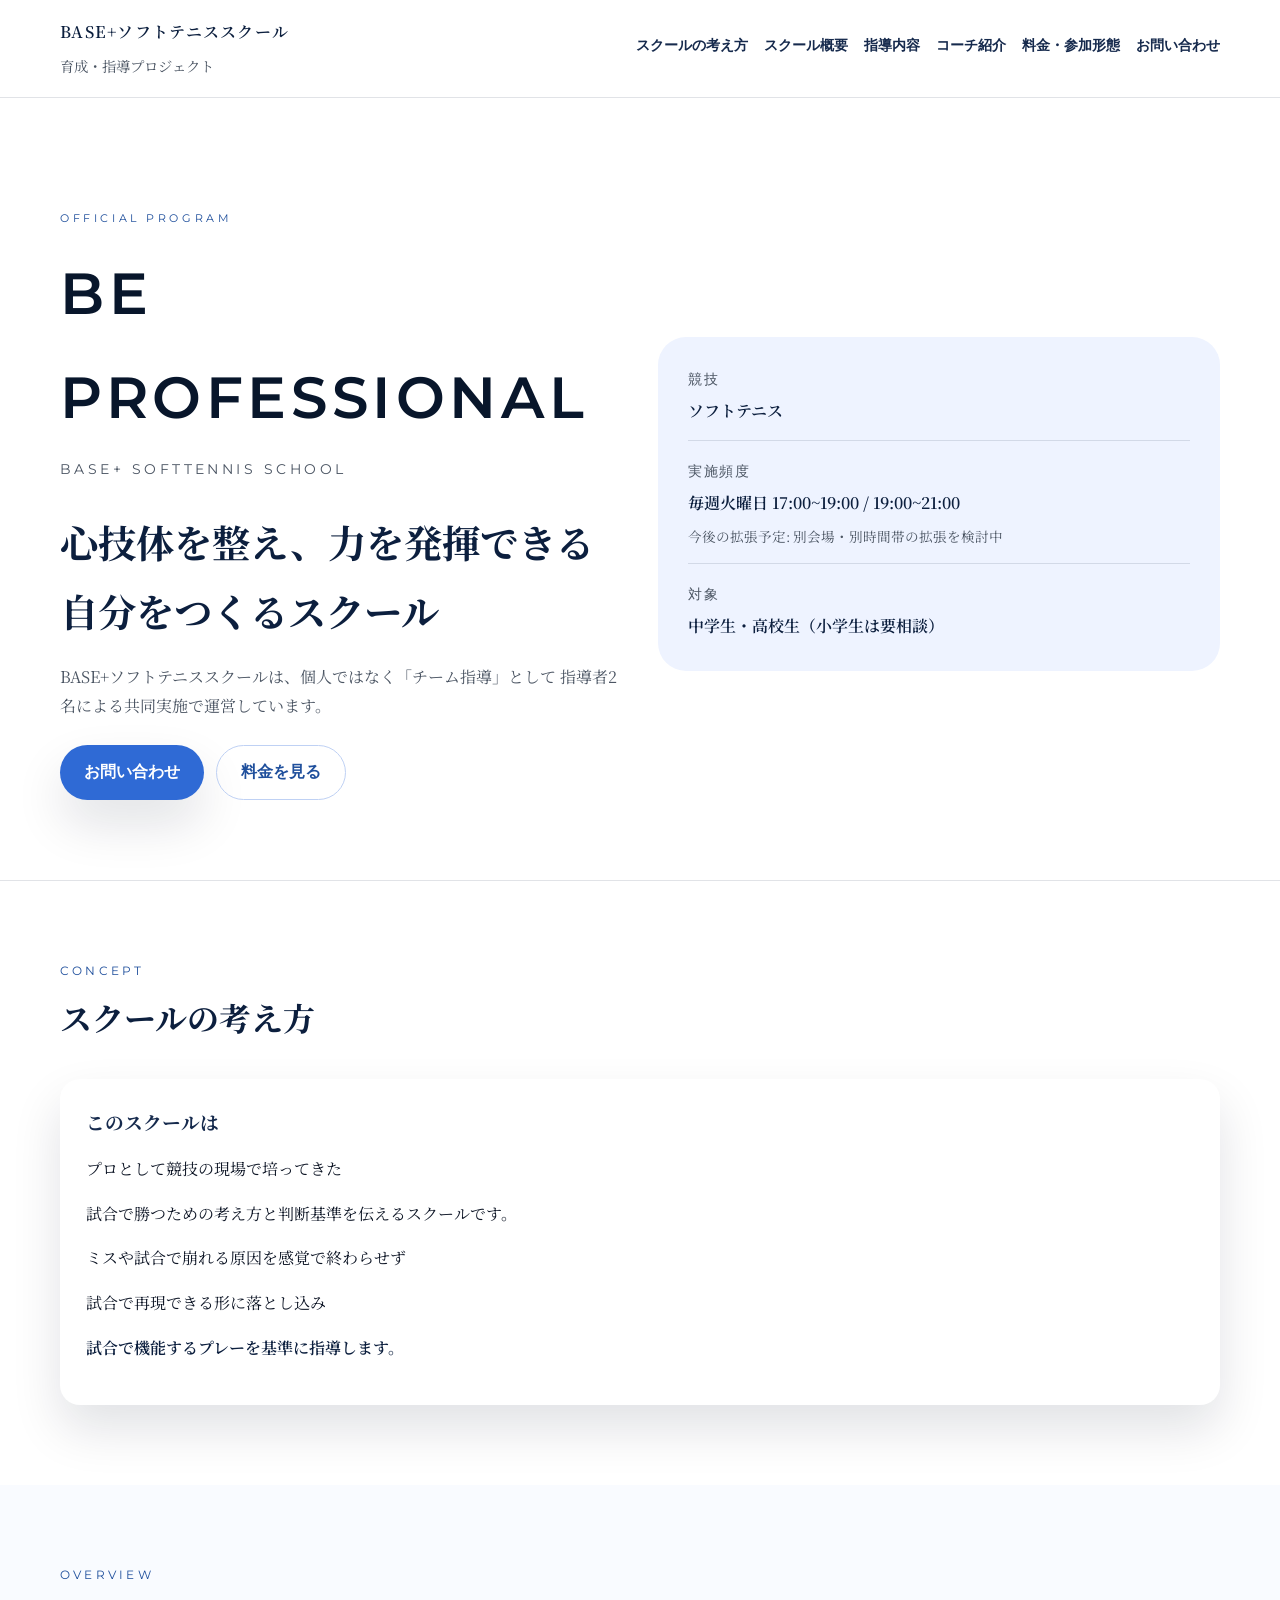
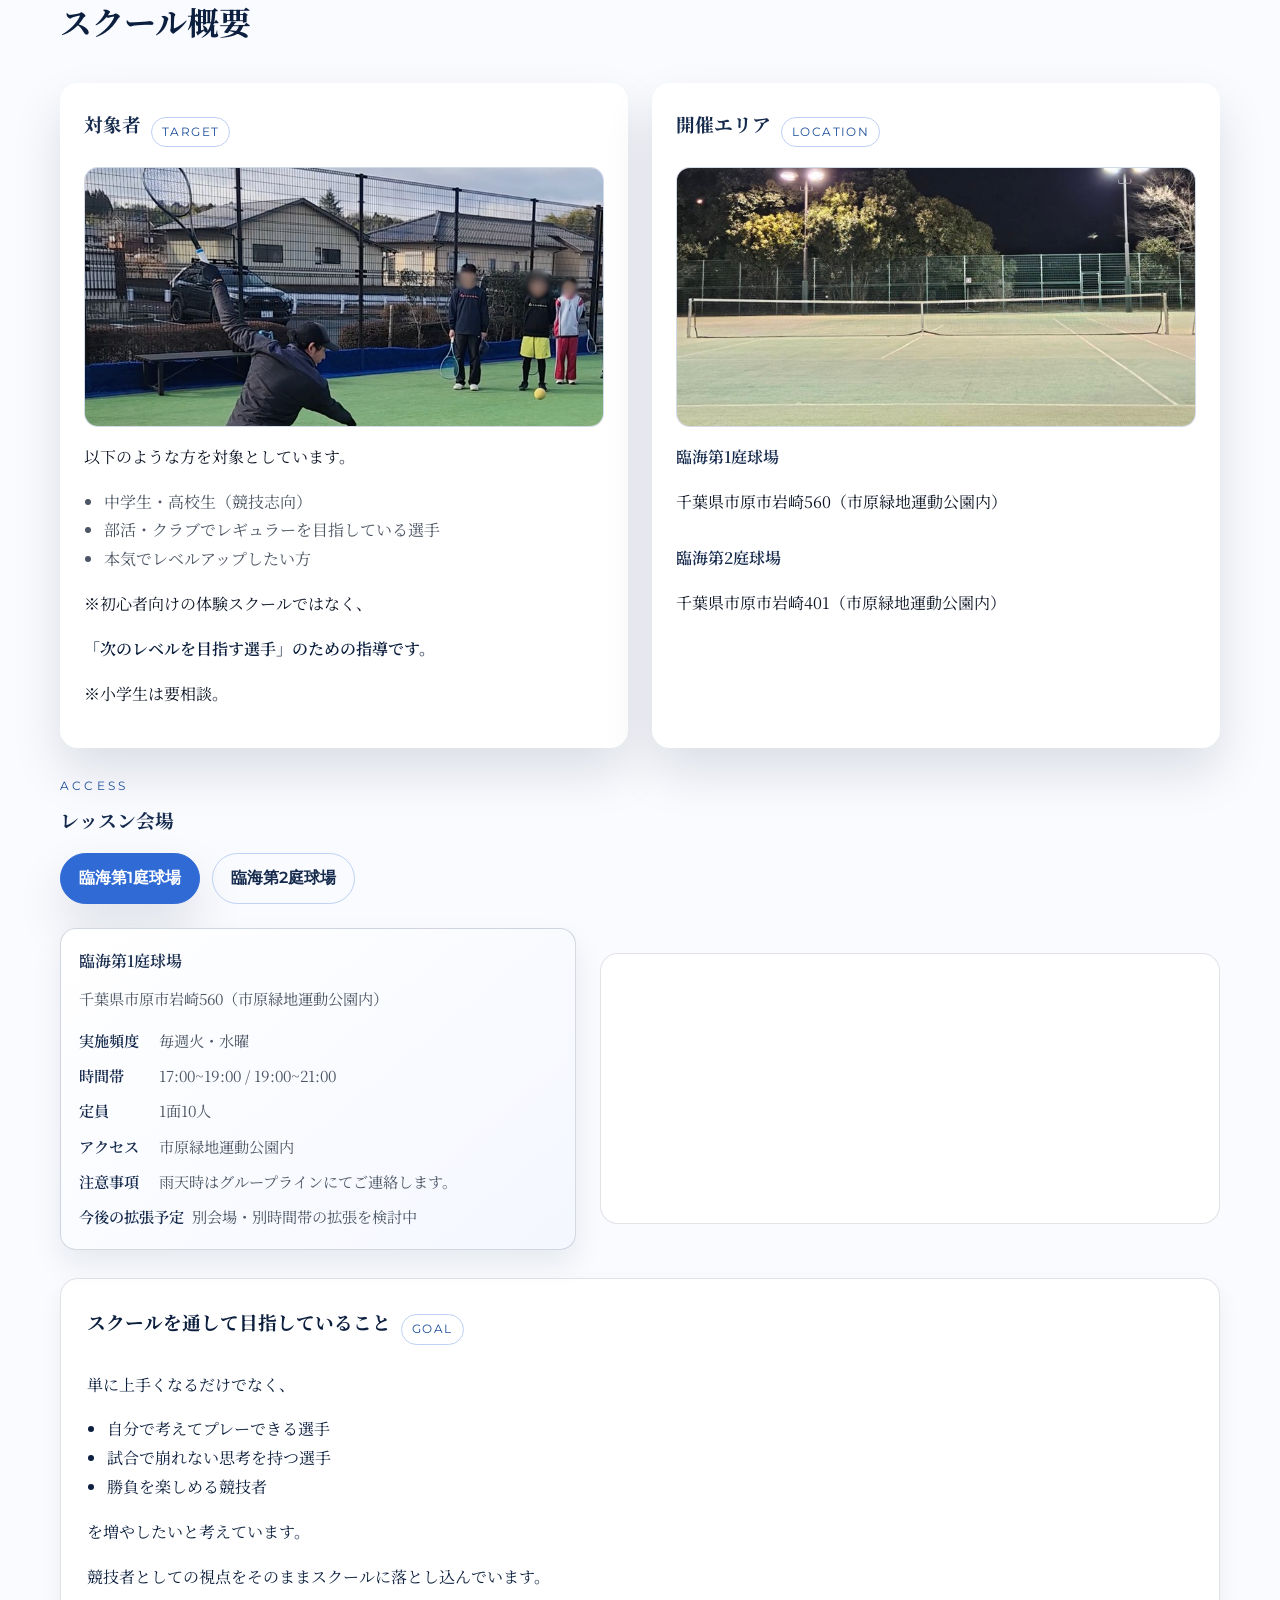
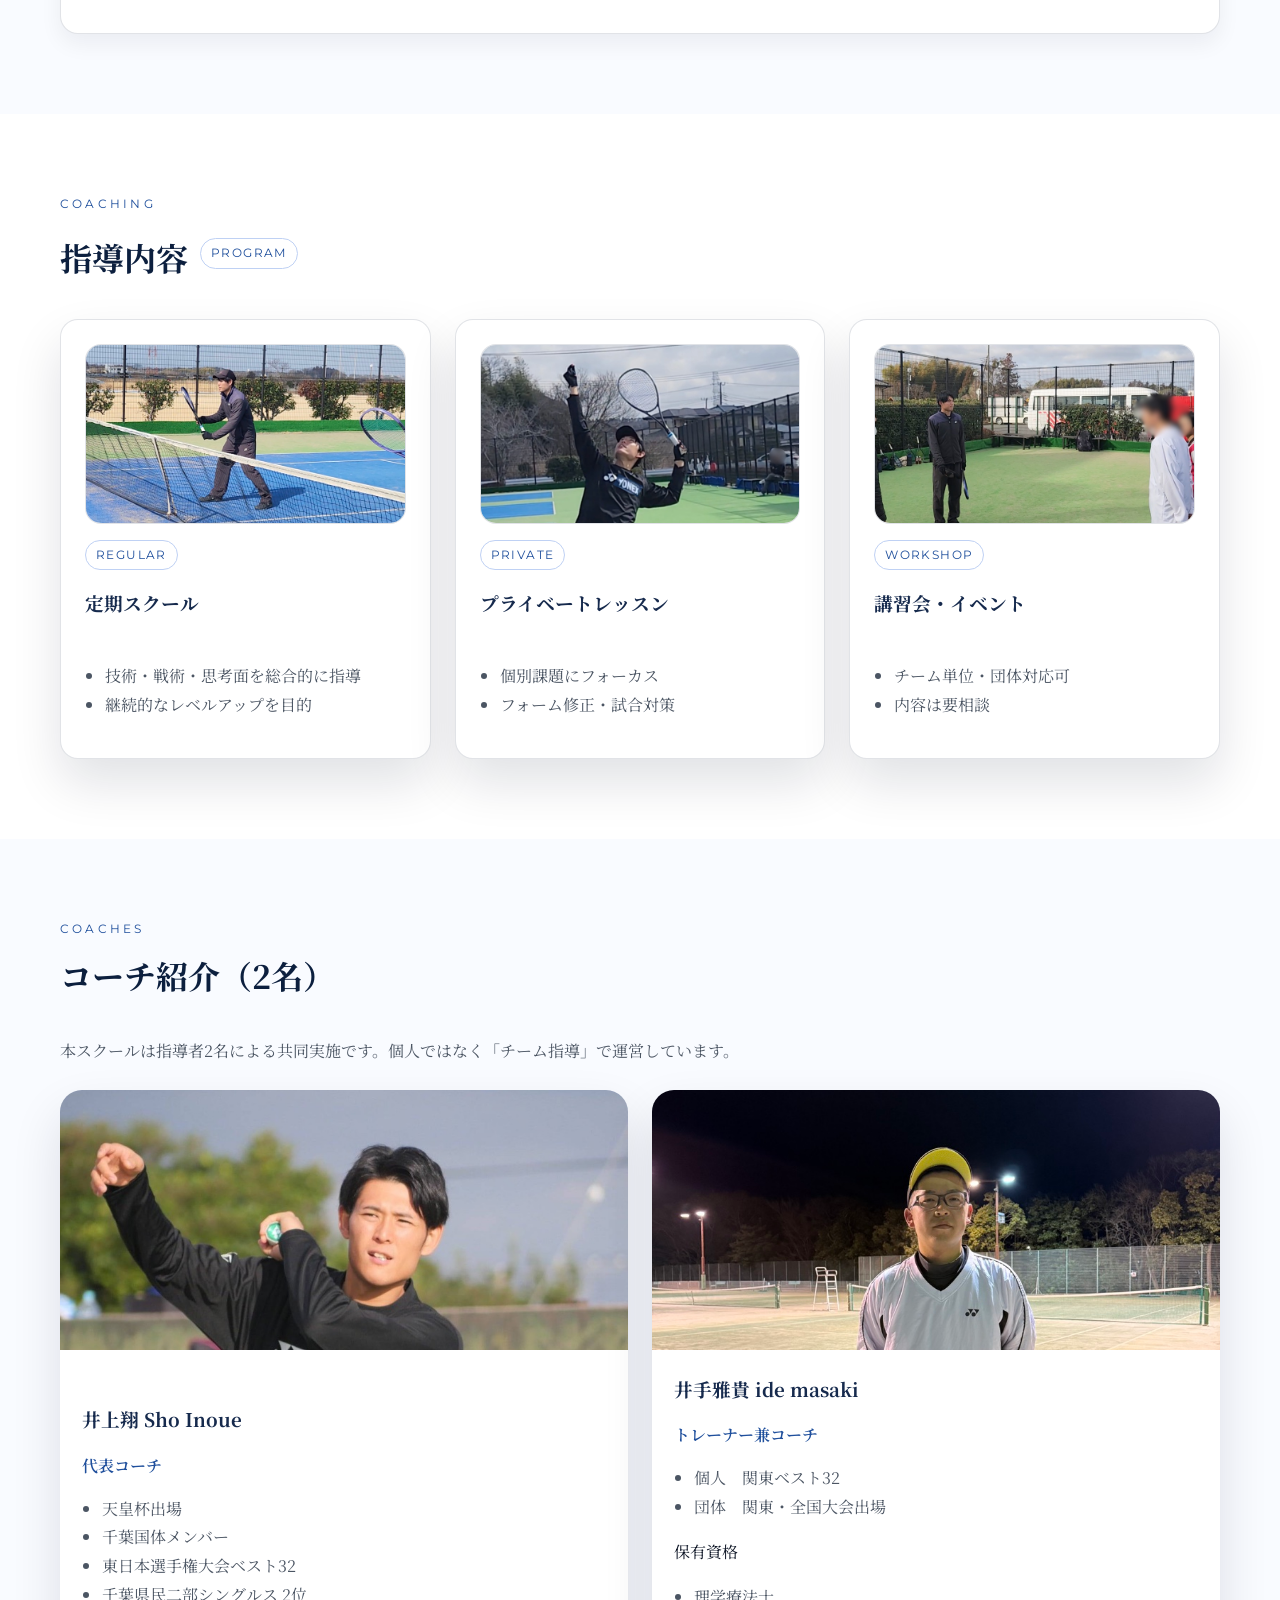
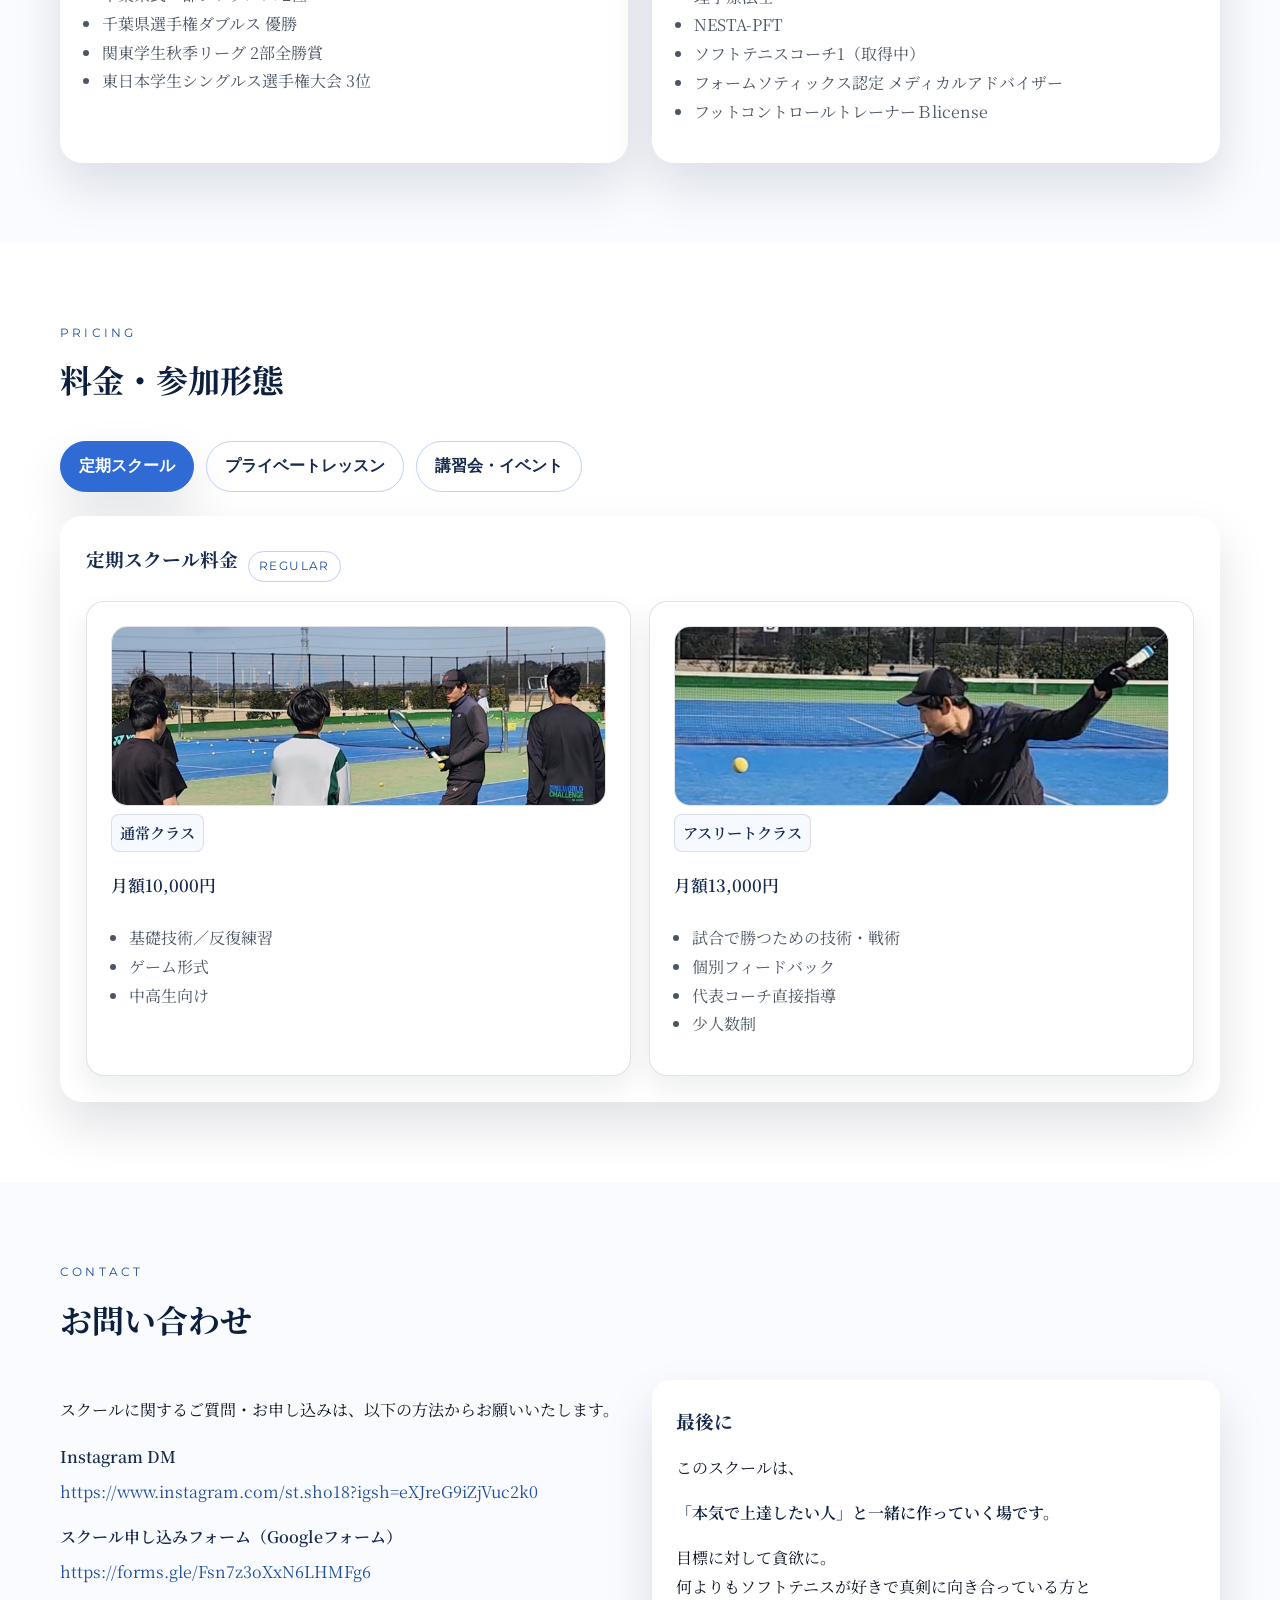
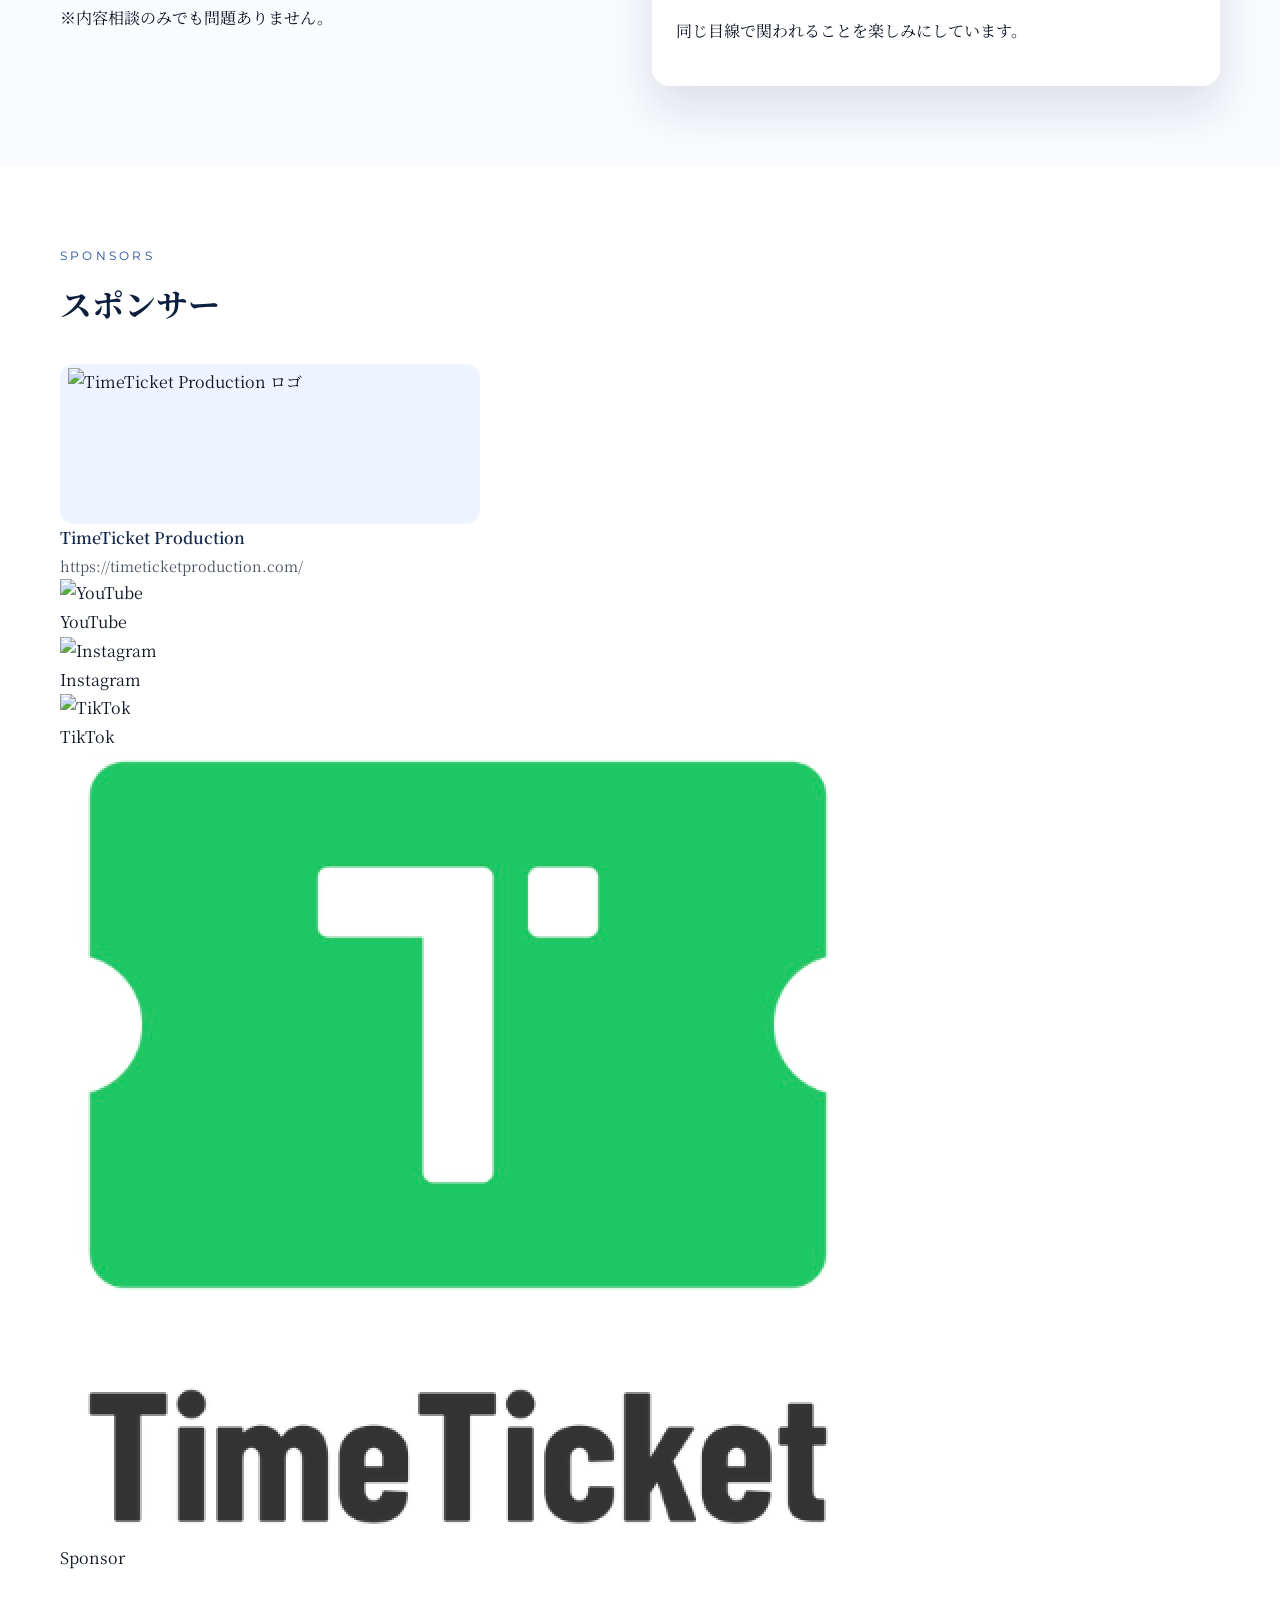
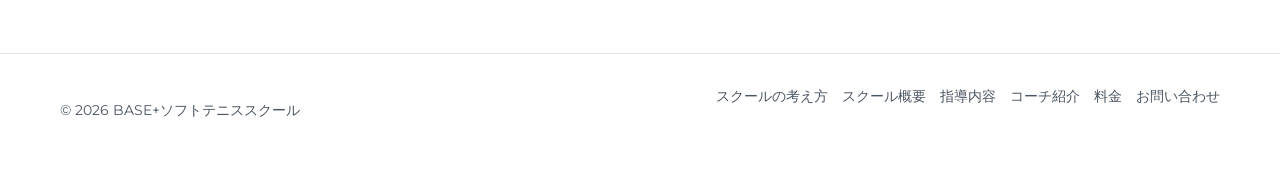
==== index.html @ fa54c44c "Add files via upload" ====
<!doctype html>
<html lang="ja">
  <head>
    <meta charset="utf-8" />
    <meta name="viewport" content="width=device-width, initial-scale=1, viewport-fit=cover" />
    <meta name="format-detection" content="telephone=no" />
    <title>BASE+ソフトテニススクール | 公式ホームページ</title>
    <link rel="stylesheet" href="style.css" />
  </head>
  <body>
    <header class="site-header">
      <div class="container header-inner">
        <div class="brand">
          <p class="brand-name">BASE+ソフトテニススクール</p>
          <p class="brand-sub">育成・指導プロジェクト</p>
        </div>
        <nav class="nav">
          <a href="#concept">スクールの考え方</a>
          <a href="#overview">スクール概要</a>
          <a href="#coaching">指導内容</a>
          <a href="#coaches">コーチ紹介</a>
          <a href="#pricing">料金・参加形態</a>
          <a href="#contact">お問い合わせ</a>
        </nav>
      </div>
    </header>

    <main>
      <section class="hero">
        <div class="hero-bg" aria-hidden="true">
          <div class="hero-slide"></div>
          <div class="hero-slide"></div>
          <div class="hero-slide"></div>
          <div class="hero-slide"></div>
          <div class="hero-slide"></div>
        </div>
        <div class="container hero-inner">
          <div class="hero-text">
            <p class="hero-eyebrow">OFFICIAL PROGRAM</p>
            <p class="hero-english">BE PROFESSIONAL</p>
            <p class="hero-english-sub">BASE+ SOFTTENNIS SCHOOL</p>
            <h1>心技体を整え、力を発揮できる自分をつくるスクール</h1>
            <p class="hero-lead">
              BASE+ソフトテニススクールは、個人ではなく「チーム指導」として
              指導者2名による共同実施で運営しています。
            </p>
            <div class="hero-actions">
              <a class="button" href="#contact">お問い合わせ</a>
              <a class="button button-ghost" href="#pricing">料金を見る</a>
            </div>
          </div>
          <div class="hero-panel">
            <div class="panel-item">
              <p class="panel-label">競技</p>
              <p class="panel-value">ソフトテニス</p>
            </div>
            <div class="panel-item">
              <p class="panel-label">実施頻度</p>
              <p class="panel-value">毎週火曜日 17:00~19:00 / 19:00~21:00</p>
              <p class="panel-note">今後の拡張予定: 別会場・別時間帯の拡張を検討中</p>
            </div>
            <div class="panel-item">
              <p class="panel-label">対象</p>
              <p class="panel-value">中学生・高校生（小学生は要相談）</p>
            </div>
          </div>
        </div>
      </section>

      <section id="concept" class="section">
        <div class="container">
          <div class="section-head">
            <p class="section-eyebrow">Concept</p>
            <h2>スクールの考え方</h2>
          </div>
          <div class="concept-wrap">
            <article class="concept-card concept-single">
              <h3>このスクールは</h3>
              <p>プロとして競技の現場で培ってきた</p>
              <p>試合で勝つための考え方と判断基準を伝えるスクールです。</p>
              <p>ミスや試合で崩れる原因を感覚で終わらせず</p>
              <p>試合で再現できる形に落とし込み</p>
              <p class="emphasis">試合で機能するプレーを基準に指導します。</p>
            </article>
          </div>
        </div>
      </section>

      <section id="overview" class="section section-alt">
        <div class="container">
          <div class="section-head">
            <p class="section-eyebrow">Overview</p>
            <h2>スクール概要</h2>
          </div>
          <div class="overview-grid">
            <div class="overview-block">
              <div class="block-head">
                <h3>対象者</h3>
                <span class="badge">Target</span>
              </div>
              <div class="block-photo">
                <img src="images/対象者フォア.jpg" alt="対象者のイメージ" />
              </div>
              <p>以下のような方を対象としています。</p>
              <ul class="dot-list">
                <li>中学生・高校生（競技志向）</li>
                <li>部活・クラブでレギュラーを目指している選手</li>
                <li>本気でレベルアップしたい方</li>
              </ul>
              <p>※初心者向けの体験スクールではなく、</p>
              <p class="emphasis">「次のレベルを目指す選手」のための指導です。</p>
              <p>※小学生は要相談。</p>
            </div>
            <div class="overview-block">
              <div class="block-head">
                <h3>開催エリア</h3>
                <span class="badge">Location</span>
              </div>
              <div class="block-photo">
                <img src="images/テニスコート.jpg" alt="開催エリア" />
              </div>
              <ul class="address-list">
                <li>
                  <p class="address-title">臨海第1庭球場</p>
                  <p>千葉県市原市岩崎560（市原緑地運動公園内）</p>
                </li>
                <li>
                  <p class="address-title">臨海第2庭球場</p>
                  <p>千葉県市原市岩崎401（市原緑地運動公園内）</p>
                </li>
              </ul>
            </div>
          </div>

          <div class="map-tabs">
            <p class="section-eyebrow">Access</p>
            <h3>レッスン会場</h3>
            <input id="map-1" name="map-tab" type="radio" checked />
            <input id="map-2" name="map-tab" type="radio" />
            <div class="tab-buttons">
              <label for="map-1">臨海第1庭球場</label>
              <label for="map-2">臨海第2庭球場</label>
            </div>
            <div class="tab-panels">
              <div class="tab-panel">
                <div class="map-row">
                  <div class="map-info">
                    <p class="map-title">臨海第1庭球場</p>
                    <p class="map-caption">千葉県市原市岩崎560（市原緑地運動公園内）</p>
                    <ul class="map-notes">
                      <li><span>実施頻度</span><span>毎週火・水曜</span></li>
                      <li><span>時間帯</span><span>17:00~19:00 / 19:00~21:00</span></li>
                      <li><span>定員</span><span>1面10人</span></li>
                      <li><span>アクセス</span><span>市原緑地運動公園内</span></li>
                      <li><span>注意事項</span><span>雨天時はグループラインにてご連絡します。</span></li>
                      <li><span>今後の拡張予定</span><span>別会場・別時間帯の拡張を検討中</span></li>
                    </ul>
                  </div>
                  <div class="map-frame">
                    <iframe
                      title="臨海第1庭球場"
                      src="https://www.google.com/maps?q=%E5%8D%83%E8%91%89%E7%9C%8C%E5%B8%82%E5%8E%9F%E5%B8%82%E5%B2%A9%E5%B4%8E560&output=embed"
                      loading="lazy"
                      referrerpolicy="no-referrer-when-downgrade"
                    ></iframe>
                  </div>
                </div>
              </div>
              <div class="tab-panel">
                <div class="map-row">
                  <div class="map-info">
                    <p class="map-title">臨海第2庭球場</p>
                    <p class="map-caption">千葉県市原市岩崎401（市原緑地運動公園内）</p>
                    <ul class="map-notes">
                      <li><span>実施頻度</span><span>毎週火・水曜</span></li>
                      <li><span>時間帯</span><span>17:00~19:00 / 19:00~21:00</span></li>
                      <li><span>定員</span><span>1面10人</span></li>
                      <li><span>アクセス</span><span>市原緑地運動公園内</span></li>
                      <li><span>注意事項</span><span>雨天時はグループラインにてご連絡します。</span></li>
                      <li><span>今後の拡張予定</span><span>別会場・別時間帯の拡張を検討中</span></li>
                    </ul>
                  </div>
                  <div class="map-frame">
                    <iframe
                      title="臨海第2庭球場"
                      src="https://www.google.com/maps?q=%E5%8D%83%E8%91%89%E7%9C%8C%E5%B8%82%E5%8E%9F%E5%B8%82%E5%B2%A9%E5%B4%8E401&output=embed"
                      loading="lazy"
                      referrerpolicy="no-referrer-when-downgrade"
                    ></iframe>
                  </div>
                </div>
              </div>
            </div>
          </div>

          <div class="goal-block">
            <div class="block-head">
              <h3>スクールを通して目指していること</h3>
              <span class="badge">Goal</span>
            </div>
            <p>単に上手くなるだけでなく、</p>
            <ul class="dot-list">
              <li>自分で考えてプレーできる選手</li>
              <li>試合で崩れない思考を持つ選手</li>
              <li>勝負を楽しめる競技者</li>
            </ul>
            <p>を増やしたいと考えています。</p>
            <p>競技者としての視点をそのままスクールに落とし込んでいます。</p>
          </div>
        </div>
      </section>

      <section id="coaching" class="section">
        <div class="container">
          <div class="section-head">
            <p class="section-eyebrow">Coaching</p>
            <div class="title-row">
              <h2>指導内容</h2>
              <span class="badge">Program</span>
            </div>
          </div>
          <div class="coaching-grid">
            <article class="card coaching-card">
              <div class="card-photo">
                <img src="images/定期スクール.jpg" alt="定期スクールの様子" />
              </div>
              <span class="badge">Regular</span>
              <h3>定期スクール</h3>
              <ul class="dot-list">
                <li>技術・戦術・思考面を総合的に指導</li>
                <li>継続的なレベルアップを目的</li>
              </ul>
            </article>
            <article class="card coaching-card">
              <div class="card-photo">
                <img class="image-bottom" src="images/プライベートレッスン.jpg" alt="プライベートレッスンの様子" />
              </div>
              <span class="badge">Private</span>
              <h3>プライベートレッスン</h3>
              <ul class="dot-list">
                <li>個別課題にフォーカス</li>
                <li>フォーム修正・試合対策</li>
              </ul>
            </article>
            <article class="card coaching-card">
              <div class="card-photo placeholder">
                <img src="images/講習会・イベントOP画像.jpg" alt="講習会・イベントの様子" />
              </div>
              <span class="badge">Workshop</span>
              <h3>講習会・イベント</h3>
              <ul class="dot-list">
                <li>チーム単位・団体対応可</li>
                <li>内容は要相談</li>
              </ul>
            </article>
          </div>
        </div>
      </section>

      <section id="coaches" class="section section-alt">
        <div class="container">
          <div class="section-head">
            <p class="section-eyebrow">Coaches</p>
            <h2>コーチ紹介（2名）</h2>
          </div>
          <p class="team-note">本スクールは指導者2名による共同実施です。個人ではなく「チーム指導」で運営しています。</p>
          <div class="coach-grid">
            <article class="coach-card">
              <div class="coach-photo">
                <img src="images/28841_0.jpg" alt="代表コーチ 井上翔 Sho Inoue" />
              </div>
              <div class="coach-body">
                <h3>井上翔 Sho Inoue</h3>
                <p class="coach-role">代表コーチ</p>
                <ul class="dot-list">
                  <li>天皇杯出場</li>
                  <li>千葉国体メンバー</li>
                  <li>東日本選手権大会ベスト32</li>
                  <li>千葉県民二部シングルス 2位</li>
                  <li>千葉県選手権ダブルス 優勝</li>
                  <li>関東学生秋季リーグ 2部全勝賞</li>
                  <li>東日本学生シングルス選手権大会 3位</li>
                </ul>
              </div>
            </article>
            <article class="coach-card">
              <div class="coach-photo">
                <img class="image-coach-ide" src="images/井手コーチ.jpg" alt="コーチ 井手雅貴 ide masaki" />
              </div>
              <div class="coach-body">
                <h3>井手雅貴 ide masaki</h3>
                <p class="coach-role">トレーナー兼コーチ</p>
                <ul class="dot-list">
                  <li>個人　関東ベスト32</li>
                  <li>団体　関東・全国大会出場</li>
                </ul>
                <p class="label">保有資格</p>
                <ul class="dot-list">
                  <li>理学療法士</li>
                  <li>NESTA-PFT</li>
                  <li>ソフトテニスコーチ1（取得中）</li>
                  <li>フォームソティックス認定 メディカルアドバイザー</li>
                  <li>フットコントロールトレーナーＢlicense</li>
                </ul>
              </div>
            </article>
          </div>
        </div>
      </section>

      <section id="pricing" class="section">
        <div class="container">
          <div class="section-head">
            <p class="section-eyebrow">Pricing</p>
            <h2>料金・参加形態</h2>
          </div>
          <div class="pricing-tabs">
            <input id="tab-regular" name="price-tab" type="radio" checked />
            <input id="tab-private" name="price-tab" type="radio" />
            <input id="tab-workshop" name="price-tab" type="radio" />
            <div class="tab-buttons">
              <label for="tab-regular">定期スクール</label>
              <label for="tab-private">プライベートレッスン</label>
              <label for="tab-workshop">講習会・イベント</label>
            </div>
            <div class="tab-panels">
              <section class="tab-panel">
                <article class="price-card">
                  <div class="block-head">
                    <h3>定期スクール料金</h3>
                    <span class="badge">Regular</span>
                  </div>
                  <div class="price-cards">
                    <article class="card">
                      <div class="card-photo">
                        <img src="images/通常クラス.jpg" alt="通常クラスの様子" />
                      </div>
                      <h3 class="price-label">通常クラス</h3>
                      <p class="price-title">月額10,000円</p>
                      <ul class="dot-list">
                        <li>基礎技術／反復練習</li>
                        <li>ゲーム形式</li>
                        <li>中高生向け</li>
                      </ul>
                    </article>
                    <article class="card">
                      <div class="card-photo">
                        <img class="image-athlete" src="images/アスリートクラス.jpg" alt="アスリートクラスの様子" />
                      </div>
                      <h3 class="price-label">アスリートクラス</h3>
                      <p class="price-title">月額13,000円</p>
                      <ul class="dot-list">
                        <li>試合で勝つための技術・戦術</li>
                        <li>個別フィードバック</li>
                        <li>代表コーチ直接指導</li>
                        <li>少人数制</li>
                      </ul>
                    </article>
                  </div>
                </article>
              </section>
              <section class="tab-panel">
                <article class="price-card">
                  <div class="block-head">
                    <h3>プライベートレッスン料金</h3>
                    <span class="badge">Private</span>
                  </div>
                  <div class="price-cards">
                    <article class="card">
                      <div class="card-photo">
                        <img src="images/マンツーマンレッスン.jpg" alt="マンツーマンレッスンの様子" />
                      </div>
                      <h3 class="price-label">マンツーマンレッスン</h3>
                      <p class="price-title">16,000円（税込）</p>
                      <p class="label-pill">目的</p>
                      <ul class="dot-list">
                        <li>周囲と差をつけたい選手</li>
                        <li>技術・思考・癖を修正したい人</li>
                        <li>試合中の考え方の指導を求める人</li>
                      </ul>
                      <p class="label-pill">内容</p>
                      <ul class="dot-list">
                        <li>個別課題の明確化</li>
                        <li>技術や思考を試合へ落とし込み</li>
                        <li>状況判断・戦術理解を重視</li>
                      </ul>
                      <p class="meta-line"><span class="label-pill">時間</span><span>2時間</span></p>
                    </article>
                    <article class="card">
                      <div class="card-photo">
                        <img src="images/ペアレッスン.jpg" alt="ペアレッスンの様子" />
                      </div>
                      <h3 class="price-label">ペアレッスン（2〜4人）</h3>
                      <p class="price-title">24,000円（税込）</p>
                      <p class="label-pill">目的</p>
                      <ul class="dot-list">
                        <li>戦術を身につけたい選手</li>
                        <li>ペア連携や戦術判断を強化したい人</li>
                        <li>試合中の考え方の指導を求める人</li>
                      </ul>
                      <p class="label-pill">内容</p>
                      <ul class="dot-list">
                        <li>実戦を想定した戦術練習</li>
                        <li>ポジショニング・判断基準の共有</li>
                        <li>試合中の選択肢を増やす指導</li>
                      </ul>
                      <p class="meta-line"><span class="label-pill">時間</span><span>2時間</span></p>
                    </article>
                    <article class="card">
                      <div class="card-photo">
                        <img src="images/グループレッスン.jpg" alt="グループレッスンの様子" />
                      </div>
                      <h3 class="price-label">グループレッスン（4〜6人）</h3>
                      <p class="price-title">40,000円（税込）</p>
                      <p class="label-pill">目的</p>
                      <ul class="dot-list">
                        <li>試合で使える実戦力の底上げ</li>
                        <li>判断力・対応力・経験値を積みたい人</li>
                        <li>すぐ試合のフィードバックを受けたい人</li>
                      </ul>
                      <p class="label-pill">内容</p>
                      <ul class="dot-list">
                        <li>試合形式中心</li>
                        <li>状況判断・選択のトレーニング</li>
                        <li>実戦での「考える力」を養う</li>
                      </ul>
                      <p class="meta-line"><span class="label-pill">時間</span><span>2時間</span></p>
                    </article>
                  </div>
                </article>
              </section>
              <section class="tab-panel">
                <article class="price-card">
                  <div class="block-head">
                    <h3>講習会・イベントの料金</h3>
                    <span class="badge">Workshop</span>
                  </div>
                  <div class="price-cards">
                    <article class="card">
                      <div class="card-photo">
                        <img class="image-zoom" src="images/講習会・イベントOP画像.jpg" alt="通常講習会の様子" />
                      </div>
                      <h3 class="price-label">通常講習会</h3>
                      <p class="price-title">44,000円（税込）</p>
                      <p class="label-pill">対象</p>
                      <ul class="dot-list">
                        <li>試合で勝ち切れない選手</li>
                        <li>目標を持ってる中学生・高校生</li>
                      </ul>
                      <p class="label-pill">内容</p>
                      <ul class="dot-list">
                        <li>展開とポジション取りの理解</li>
                        <li>テーマ1〜2点に絞った集中指導</li>
                        <li>技術＋判断＋実戦への落とし込み</li>
                      </ul>
                      <p class="meta-line"><span class="label-pill">時間</span><span>3時間</span></p>
                      <p class="meta-line"><span class="label-pill">定員</span><span>1面あたり 最大10人</span></p>
                    </article>
                    <article class="card">
                      <div class="card-photo">
                        <img src="images/戦術特化講習会.jpg" alt="戦術特化講習会の様子" />
                      </div>
                      <h3 class="price-label">戦術特化講習会</h3>
                      <p class="price-title">55,000円（税込）</p>
                      <p class="label-pill">対象</p>
                      <ul class="dot-list">
                        <li>試合で勝ち切れない選手</li>
                        <li>得点パターンを明確にしたいペア・チーム</li>
                      </ul>
                      <p class="label-pill">内容</p>
                      <ul class="dot-list">
                        <li>得点に直結する戦術理解</li>
                        <li>状況別の判断基準</li>
                        <li>試合形式中心</li>
                      </ul>
                      <p class="meta-line"><span class="label-pill">時間</span><span>3時間</span></p>
                      <p class="meta-line"><span class="label-pill">定員</span><span>6〜8人</span></p>
                    </article>
                  </div>
                </article>
              </section>
            </div>
          </div>
        </div>
      </section>

      <section id="contact" class="section section-alt">
        <div class="container">
          <div class="section-head">
            <p class="section-eyebrow">Contact</p>
            <h2>お問い合わせ</h2>
          </div>
          <div class="contact-grid">
            <div class="contact-text">
              <p>スクールに関するご質問・お申し込みは、以下の方法からお願いいたします。</p>
              <ul class="contact-list">
                <li>
                  <span class="contact-label">Instagram DM</span>
                  <a class="link" href="https://www.instagram.com/st.sho18?igsh=eXJreG9iZjVuc2k0" target="_blank" rel="noopener">https://www.instagram.com/st.sho18?igsh=eXJreG9iZjVuc2k0</a>
                </li>
                <li>
                  <span class="contact-label">スクール申し込みフォーム（Googleフォーム）</span>
                  <a class="link" href="https://forms.gle/Fsn7z3oXxN6LHMFg6" target="_blank" rel="noopener">https://forms.gle/Fsn7z3oXxN6LHMFg6</a>
                </li>
              </ul>
              <p>※内容相談のみでも問題ありません。</p>
            </div>
            <div class="contact-message">
              <h3>最後に</h3>
              <p>このスクールは、</p>
              <p class="emphasis">「本気で上達したい人」と一緒に作っていく場です。</p>
              <p>
                目標に対して貪欲に。<br />
                何よりもソフトテニスが好きで真剣に向き合っている方と
              </p>
              <p>同じ目線で関われることを楽しみにしています。</p>
            </div>
          </div>
        </div>
      </section>
    </main>

    <section id="sponsors" class="section">
      <div class="container">
        <div class="section-head">
          <p class="section-eyebrow">Sponsors</p>
          <h2>スポンサー</h2>
        </div>
        <div class="sponsor-grid sponsor-grid-featured">
          <a class="sponsor-banner" href="https://timeticketproduction.com/" target="_blank" rel="noopener">
            <div class="sponsor-logo">
              <img src="images/time ticket様②.png" alt="TimeTicket Production ロゴ" />
            </div>
            <div class="sponsor-meta">
              <p class="sponsor-name">TimeTicket Production</p>
              <p class="sponsor-link">https://timeticketproduction.com/</p>
            </div>
          </a>
        </div>
        <div class="social-grid">
          <a class="social-item" href="https://www.youtube.com/@sho--9321" target="_blank" rel="noopener">
            <span class="social-icon">
              <img src="images/youtube.png" alt="YouTube" />
            </span>
            <span class="social-name">YouTube</span>
          </a>
          <a class="social-item" href="https://www.instagram.com/st.sho18?igsh=eXJreG9iZjVuc2k0" target="_blank" rel="noopener">
            <span class="social-icon">
              <img src="images/インスタグラム.png" alt="Instagram" />
            </span>
            <span class="social-name">Instagram</span>
          </a>
          <a class="social-item" href="https://www.tiktok.com/@sho_o00?_r=1&_t=ZS-94knQArPnnh" target="_blank" rel="noopener">
            <span class="social-icon">
              <img src="images/tiktok.png" alt="TikTok" />
            </span>
            <span class="social-name">TikTok</span>
          </a>
          <a class="social-item" href="https://timeticketproduction.com/" target="_blank" rel="noopener">
            <span class="social-icon">
              <img src="images/time ticket様①.jpg" alt="Sponsor" />
            </span>
            <span class="social-name">Sponsor</span>
          </a>
        </div>
      </div>
    </section>

    <footer class="site-footer">
      <div class="container footer-inner">
        <p>© 2026 BASE+ソフトテニススクール</p>
        <div class="footer-links">
          <a href="#concept">スクールの考え方</a>
          <a href="#overview">スクール概要</a>
          <a href="#coaching">指導内容</a>
          <a href="#coaches">コーチ紹介</a>
          <a href="#pricing">料金</a>
          <a href="#contact">お問い合わせ</a>
        </div>
      </div>
    </footer>
    <script>
      const header = document.querySelector(".site-header");
      let lastY = window.scrollY;
      let ticking = false;

      const update = () => {
        const y = window.scrollY;
        const goingDown = y > lastY;
        if (y > 80 && goingDown) {
          header.classList.add("is-hidden");
        } else {
          header.classList.remove("is-hidden");
        }
        lastY = y;
        ticking = false;
      };

      window.addEventListener("scroll", () => {
        if (!ticking) {
          window.requestAnimationFrame(update);
          ticking = true;
        }
      });
    </script>
  </body>
</html>
---- style.css ----
@import url("https://fonts.googleapis.com/css2?family=Montserrat:wght@300;500;600;700&family=Noto+Serif+JP:wght@400;600;700&display=swap");

:root {
  --navy-950: #08162b;
  --navy-900: #0c1f3e;
  --navy-800: #162a4d;
  --blue-700: #1f4f9c;
  --blue-500: #2f6ad5;
  --blue-200: #bfd1f4;
  --blue-100: #eef3ff;
  --white: #ffffff;
  --text-dark: #0d1525;
  --text-muted: #4b5563;
  --border: rgba(12, 31, 62, 0.12);
  --shadow: 0 24px 50px rgba(8, 20, 40, 0.12);
}

* {
  box-sizing: border-box;
}

html {
  -webkit-text-size-adjust: 100%;
  text-size-adjust: 100%;
  scroll-behavior: smooth;
}

body {
  margin: 0;
  font-family: "Noto Serif JP", "Hiragino Mincho ProN", serif;
  color: var(--text-dark);
  background: var(--white);
  line-height: 1.8;
  overflow-x: clip;
  -webkit-tap-highlight-color: transparent;
}

a {
  color: inherit;
  text-decoration: none;
}

img {
  display: block;
  max-width: 100%;
}

.container {
  width: min(1160px, 92vw);
  margin: 0 auto;
}

.site-header {
  position: sticky;
  top: 0;
  z-index: 20;
  background: rgba(255, 255, 255, 0.96);
  backdrop-filter: blur(12px);
  border-bottom: 1px solid var(--border);
  transition: transform 0.25s ease, box-shadow 0.25s ease;
}

.site-header.is-hidden {
  transform: translateY(-110%);
  box-shadow: none;
}

.header-inner {
  display: flex;
  align-items: center;
  justify-content: space-between;
  gap: 20px;
  padding: 18px 0;
}

.brand-name {
  margin: 0;
  font-weight: 600;
  letter-spacing: 0.08em;
  text-transform: uppercase;
  color: var(--navy-900);
}

.brand-sub {
  margin: 6px 0 0;
  color: var(--text-muted);
  font-size: 0.9rem;
}

.nav {
  display: flex;
  flex-wrap: wrap;
  gap: 16px;
  font-weight: 600;
  color: var(--navy-800);
}

.nav a {
  position: relative;
  padding-bottom: 4px;
  font-family: "Montserrat", sans-serif;
  font-size: 0.9rem;
  min-height: 44px;
  display: inline-flex;
  align-items: center;
}

.nav a::after {
  content: "";
  position: absolute;
  left: 0;
  bottom: -6px;
  width: 0;
  height: 2px;
  background: var(--blue-500);
  transition: width 0.2s ease;
}

.nav a:hover::after,
.nav a:focus-visible::after {
  width: 100%;
}

.hero {
  position: relative;
  padding: 110px 0 80px;
  border-bottom: 1px solid var(--border);
  overflow: hidden;
}

.hero-inner {
  display: grid;
  grid-template-columns: repeat(auto-fit, minmax(280px, 1fr));
  gap: 36px;
  align-items: center;
  position: relative;
  z-index: 2;
}

.hero-bg {
  position: absolute;
  inset: 0;
  z-index: 0;
}

.hero-bg::after {
  content: "";
  position: absolute;
  inset: 0;
  background: linear-gradient(90deg, rgba(255, 255, 255, 0.96), rgba(255, 255, 255, 0.88));
}

.hero-slide {
  position: absolute;
  inset: 0;
  background-size: cover;
  background-position: center;
  opacity: 0;
  animation: heroSlide 25s infinite;
}

.hero-slide:nth-child(1) {
  background-image: url("hero-1.jpg");
  animation-delay: 0s;
}

.hero-slide:nth-child(2) {
  background-image: url("hero-2.jpg");
  animation-delay: 5s;
}

.hero-slide:nth-child(3) {
  background-image: url("hero-3.jpg");
  animation-delay: 10s;
}

.hero-slide:nth-child(4) {
  background-image: url("hero-4.jpg");
  animation-delay: 15s;
}

.hero-slide:nth-child(5) {
  background-image: url("hero-5.jpg");
  animation-delay: 20s;
}

@keyframes heroSlide {
  0% {
    opacity: 0;
  }
  8% {
    opacity: 1;
  }
  20% {
    opacity: 1;
  }
  28% {
    opacity: 0;
  }
  100% {
    opacity: 0;
  }
}

.hero-eyebrow {
  margin: 0 0 14px;
  font-family: "Montserrat", sans-serif;
  letter-spacing: 0.32em;
  font-size: 0.7rem;
  color: var(--blue-700);
}

.hero-english {
  margin: 0 0 8px;
  font-family: "Montserrat", sans-serif;
  font-size: clamp(2.4rem, 5vw, 3.6rem);
  font-weight: 600;
  letter-spacing: 0.08em;
  color: var(--navy-950);
}

.hero-english-sub {
  margin: 0 0 24px;
  font-family: "Montserrat", sans-serif;
  font-size: 0.9rem;
  letter-spacing: 0.24em;
  color: var(--text-muted);
}

h1 {
  margin: 0 0 18px;
  font-size: clamp(1.6rem, 3vw, 2.4rem);
  color: var(--navy-900);
}

h2 {
  font-size: 2rem;
  margin: 8px 0 0;
  color: var(--navy-900);
}

h3 {
  margin: 0 0 16px;
  color: var(--navy-800);
}

.hero-lead {
  margin: 0 0 24px;
  color: var(--text-muted);
}

.hero-actions {
  display: flex;
  flex-wrap: wrap;
  gap: 12px;
}

.button {
  display: inline-flex;
  align-items: center;
  justify-content: center;
  padding: 12px 24px;
  border-radius: 999px;
  background: var(--blue-500);
  color: var(--white);
  font-family: "Montserrat", sans-serif;
  font-weight: 600;
  box-shadow: var(--shadow);
  transition: transform 0.2s ease, box-shadow 0.2s ease;
  min-height: 44px;
}

.button:hover,
.button:focus-visible {
  transform: translateY(-2px);
  box-shadow: 0 20px 40px rgba(47, 106, 213, 0.25);
}

.button-ghost {
  background: transparent;
  color: var(--blue-700);
  border: 1px solid var(--blue-200);
  box-shadow: none;
}

.hero-panel {
  background: var(--blue-100);
  border-radius: 28px;
  padding: 30px;
  display: grid;
  gap: 18px;
}

.panel-item {
  border-bottom: 1px solid var(--border);
  padding-bottom: 14px;
}

.panel-item:last-child {
  border-bottom: none;
  padding-bottom: 0;
}

.panel-label {
  margin: 0 0 6px;
  font-size: 0.85rem;
  letter-spacing: 0.12em;
  text-transform: uppercase;
  color: var(--text-muted);
  font-family: "Montserrat", sans-serif;
}

.panel-value {
  margin: 0;
  font-weight: 600;
  color: var(--navy-900);
}

.panel-note {
  margin: 6px 0 0;
  font-size: 0.85rem;
  color: var(--text-muted);
}

.section {
  padding: 80px 0;
}

.section-alt {
  background: #f9fbff;
}

.section-head {
  margin-bottom: 32px;
}

.section-eyebrow {
  margin: 0 0 6px;
  font-family: "Montserrat", sans-serif;
  letter-spacing: 0.28em;
  text-transform: uppercase;
  font-size: 0.72rem;
  color: var(--blue-700);
}

.title-row {
  display: flex;
  align-items: center;
  gap: 12px;
  flex-wrap: wrap;
}

.concept-wrap {
  display: grid;
  grid-template-columns: minmax(260px, 1fr);
  gap: 20px;
  align-items: stretch;
}

.concept-card {
  background: var(--white);
  padding: 26px;
  border-radius: 20px;
  box-shadow: var(--shadow);
}

.concept-photo {
  border-radius: 20px;
  background: var(--blue-100);
  border: 1px solid var(--border);
  display: grid;
  place-items: center;
  min-height: 260px;
  overflow: hidden;
}

.concept-photo img {
  width: 100%;
  height: 100%;
  object-fit: cover;
}

.emphasis {
  font-weight: 600;
  color: var(--navy-900);
}

.dot-list {
  list-style: disc;
  padding-left: 20px;
  margin: 10px 0 14px;
  color: var(--text-muted);
}

.overview-grid {
  display: grid;
  grid-template-columns: repeat(auto-fit, minmax(260px, 1fr));
  gap: 24px;
}

.overview-block {
  background: var(--white);
  padding: 24px;
  border-radius: 18px;
  box-shadow: var(--shadow);
}

.block-photo {
  height: 260px;
  border-radius: 14px;
  background: var(--blue-100);
  border: 1px solid var(--border);
  display: grid;
  place-items: center;
  overflow: hidden;
  margin-bottom: 16px;
}

.block-photo img {
  width: 100%;
  height: 100%;
  object-fit: cover;
  object-position: left 75%;
}

.address-list {
  list-style: none;
  padding: 0;
  margin: 0 0 18px;
  display: grid;
  gap: 12px;
}

.address-title {
  margin: 0 0 4px;
  font-weight: 600;
  color: var(--navy-800);
}

.block-head {
  display: flex;
  align-items: center;
  gap: 10px;
  flex-wrap: wrap;
  margin-bottom: 10px;
}

.badge {
  padding: 4px 10px;
  border-radius: 999px;
  border: 1px solid var(--blue-200);
  font-family: "Montserrat", sans-serif;
  font-size: 0.72rem;
  letter-spacing: 0.12em;
  text-transform: uppercase;
  color: var(--blue-700);
}

.coaching-card .badge {
  display: inline-flex;
  width: fit-content;
}

.map-tabs {
  margin-top: 28px;
}

.map-tabs input {
  position: absolute;
  opacity: 0;
  pointer-events: none;
}

.map-row {
  display: grid;
  grid-template-columns: minmax(220px, 1fr) minmax(240px, 1.2fr);
  gap: 24px;
  align-items: center;
}

.map-info {
  padding: 18px;
  border-radius: 16px;
  background: linear-gradient(140deg, #ffffff, #f4f7ff);
  border: 1px solid rgba(12, 31, 62, 0.16);
  box-shadow: 0 14px 30px rgba(10, 22, 40, 0.08);
}

.map-title {
  margin: 0 0 10px;
  font-weight: 600;
  color: var(--navy-800);
}

.map-caption {
  margin: 0;
  color: var(--text-muted);
  font-size: 0.95rem;
}

.map-photo {
  height: 140px;
  border-radius: 12px;
  margin: 12px 0;
  border: 1px solid var(--border);
  background: var(--white);
  display: grid;
  place-items: center;
  overflow: hidden;
}

.map-notes {
  list-style: none;
  padding: 0;
  margin: 14px 0 0;
  display: grid;
  gap: 8px;
  color: var(--text-muted);
  font-size: 0.95rem;
}

.map-notes li {
  display: flex;
  gap: 8px;
  align-items: baseline;
}

.map-notes span:first-child {
  min-width: 72px;
  font-weight: 600;
  color: var(--navy-800);
}

.map-frame {
  border-radius: 18px;
  overflow: hidden;
  border: 1px solid var(--border);
  background: var(--white);
}

.map-frame iframe {
  width: 100%;
  height: 260px;
  border: 0;
}

.tab-buttons {
  display: flex;
  flex-wrap: wrap;
  gap: 12px;
  margin-bottom: 24px;
}

.tab-buttons label {
  padding: 10px 18px;
  border-radius: 999px;
  border: 1px solid var(--blue-200);
  font-family: "Montserrat", sans-serif;
  font-weight: 600;
  color: var(--navy-800);
  cursor: pointer;
  transition: all 0.2s ease;
  min-height: 44px;
  display: inline-flex;
  align-items: center;
}

.tab-panels {
  position: relative;
}

.tab-panel {
  display: none;
}

#map-1:checked ~ .tab-buttons label[for="map-1"],
#map-2:checked ~ .tab-buttons label[for="map-2"] {
  background: var(--blue-500);
  border-color: var(--blue-500);
  color: var(--white);
  box-shadow: var(--shadow);
}

#map-1:checked ~ .tab-panels .tab-panel:nth-child(1),
#map-2:checked ~ .tab-panels .tab-panel:nth-child(2) {
  display: block;
}

.goal-block {
  margin-top: 28px;
  padding: 26px;
  border-radius: 18px;
  background: #ffffff;
  border: 1px solid rgba(12, 31, 62, 0.12);
  box-shadow: 0 10px 22px rgba(10, 22, 40, 0.06);
}

.goal-block p,
.goal-block li,
.goal-block h3 {
  color: var(--navy-900);
}

.coaching-grid {
  display: grid;
  grid-template-columns: repeat(auto-fit, minmax(260px, 1fr));
  gap: 24px;
}

.card {
  background: var(--blue-100);
  padding: 24px;
  border-radius: 18px;
  box-shadow: 0 12px 28px rgba(8, 20, 40, 0.08);
  display: grid;
  gap: 16px;
}

.coaching-card {
  background: #ffffff;
  border: 1px solid var(--border);
  box-shadow: var(--shadow);
}

.card-photo {
  height: 180px;
  border-radius: 16px;
  background: var(--white);
  display: grid;
  place-items: center;
  border: 1px solid var(--border);
  overflow: hidden;
}

.card-photo img {
  width: 100%;
  height: 100%;
  object-fit: cover;
}

.card-photo img.image-top {
  object-position: center 12%;
}

.card-photo img.image-bottom {
  object-position: center 90%;
}

.card-photo img.image-athlete {
  object-position: center 68%;
}

.card-photo img.image-zoom {
  transform: scale(1.08);
  transform-origin: center;
}

.team-note {
  margin: 0 0 24px;
  color: var(--text-muted);
}

.coach-grid {
  display: grid;
  grid-template-columns: repeat(auto-fit, minmax(260px, 1fr));
  gap: 24px;
}

.coach-card {
  background: var(--white);
  border-radius: 22px;
  overflow: hidden;
  box-shadow: var(--shadow);
  display: grid;
}

.coach-photo {
  background: var(--blue-100);
  height: 260px;
  overflow: hidden;
}

.coach-photo img {
  width: 100%;
  height: 100%;
  object-fit: cover;
  object-position: center 20%;
}

.coach-photo img.image-coach-ide {
  object-position: center 35%;
}

.coach-photo.placeholder {
  display: grid;
  place-items: center;
  color: var(--blue-700);
  font-weight: 600;
  letter-spacing: 0.12em;
  font-family: "Montserrat", sans-serif;
}

.coach-body {
  padding: 22px;
}

.coach-role {
  margin: 0 0 14px;
  font-weight: 600;
  color: var(--blue-700);
}

.pricing-tabs {
  margin-top: 16px;
}

.pricing-tabs input {
  position: absolute;
  opacity: 0;
  pointer-events: none;
}

#tab-regular:checked ~ .tab-buttons label[for="tab-regular"],
#tab-private:checked ~ .tab-buttons label[for="tab-private"],
#tab-workshop:checked ~ .tab-buttons label[for="tab-workshop"] {
  background: var(--blue-500);
  border-color: var(--blue-500);
  color: var(--white);
  box-shadow: var(--shadow);
}

#tab-regular:checked ~ .tab-panels .tab-panel:nth-child(1),
#tab-private:checked ~ .tab-panels .tab-panel:nth-child(2),
#tab-workshop:checked ~ .tab-panels .tab-panel:nth-child(3) {
  display: block;
}

.price-card {
  background: #ffffff;
  border-radius: 22px;
  padding: 26px;
  box-shadow: var(--shadow);
}

.price-cards {
  display: grid;
  grid-template-columns: repeat(auto-fit, minmax(220px, 1fr));
  gap: 18px;
  text-align: left;
}

.price-card .card {
  background: #ffffff;
  border: 1px solid var(--border);
}

.price-title {
  margin: 0 0 10px;
  font-weight: 600;
  color: var(--navy-800);
  font-size: 1.05rem;
}

.price-label {
  display: inline-block;
  padding: 4px 8px;
  border-radius: 8px;
  background: #f6f9ff;
  border: 1px solid rgba(12, 31, 62, 0.12);
  color: var(--navy-800);
  font-weight: 600;
  font-size: 0.95rem;
  margin: 0 0 10px;
  width: fit-content;
}

.label-pill {
  display: inline-block;
  width: fit-content;
  padding: 2px 10px;
  border-radius: 8px;
  background: #f6f9ff;
  border: 1px solid rgba(12, 31, 62, 0.12);
  color: var(--navy-800);
  font-size: 0.85rem;
  font-weight: 600;
  margin: 10px 0 6px;
  text-align: left;
}

.meta-line {
  display: flex;
  gap: 10px;
  align-items: baseline;
  margin: 8px 0;
}

.price-cards .label-pill {
  font-size: 0.85rem;
  line-height: 1.2;
  padding: 3px 10px;
  margin: 4px 0 2px;
}

.price-cards .dot-list {
  margin: 6px 0 12px;
  padding-left: 18px;
}

.price-cards .card {
  display: grid;
  align-content: start;
  gap: 8px;
}

.price-cards .card .label-pill {
  margin-top: 8px;
}

.contact-grid {
  display: grid;
  grid-template-columns: repeat(auto-fit, minmax(260px, 1fr));
  gap: 24px;
}

.contact-list {
  list-style: none;
  padding: 0;
  margin: 18px 0;
  display: grid;
  gap: 16px;
}

.contact-label {
  display: block;
  font-weight: 600;
  margin-bottom: 6px;
  color: var(--navy-800);
}

.link {
  color: var(--blue-700);
  word-break: break-all;
}

.contact-message {
  background: var(--white);
  padding: 24px;
  border-radius: 18px;
  box-shadow: var(--shadow);
}

.site-footer {
  padding: 30px 0 40px;
  border-top: 1px solid var(--border);
}

.footer-inner {
  display: flex;
  flex-wrap: wrap;
  justify-content: space-between;
  gap: 12px;
  color: var(--text-muted);
  font-size: 0.9rem;
  font-family: "Montserrat", sans-serif;
}

.footer-links {
  display: flex;
  flex-wrap: wrap;
  gap: 14px;
}

section[id] {
  scroll-margin-top: 88px;
}

.sponsor-grid {
  display: grid;
  grid-template-columns: minmax(220px, 420px);
  gap: 18px;
}

.sponsor-card {
  border-radius: 18px;
  border: 1px solid var(--border);
  padding: 22px;
  display: grid;
  gap: 12px;
  background: var(--white);
  box-shadow: var(--shadow);
  color: inherit;
}

.sponsor-logo {
  height: 160px;
  border-radius: 14px;
  background: var(--blue-100);
  display: grid;
  place-items: center;
  overflow: hidden;
}

.sponsor-logo img {
  width: 100%;
  height: 100%;
  object-fit: contain;
  object-position: center;
  padding: 4px 8px;
}

.sponsor-name {
  margin: 0;
  font-weight: 600;
  color: var(--navy-800);
}

.sponsor-link {
  margin: 0;
  color: var(--text-muted);
  font-size: 0.9rem;
  word-break: break-all;
}

@media (max-width: 1024px) {
  .container {
    width: min(1160px, 94vw);
  }

  .header-inner {
    flex-direction: column;
    align-items: flex-start;
    gap: 14px;
  }

  .nav {
    width: 100%;
    gap: 12px;
  }

  .hero {
    padding: 84px 0 68px;
  }

  .hero-inner {
    gap: 24px;
  }

  .hero-panel {
    padding: 24px;
  }

  h2 {
    font-size: clamp(1.5rem, 3.4vw, 1.9rem);
  }

  .map-row {
    grid-template-columns: 1fr;
  }

  .map-frame iframe {
    height: 300px;
  }

  .price-card {
    padding: 22px;
  }

  .sponsor-grid {
    grid-template-columns: minmax(220px, 1fr);
  }
}

@media (max-width: 760px) {
  .site-header {
    padding-top: env(safe-area-inset-top);
  }

  .header-inner {
    flex-direction: column;
    align-items: flex-start;
  }

  .nav {
    grid-template-columns: repeat(2, minmax(0, 1fr));
    gap: 10px 14px;
    width: 100%;
  }

  .nav a {
    font-size: 0.82rem;
  }

  .hero {
    padding-top: 70px;
  }

  .hero-actions {
    flex-direction: column;
    align-items: flex-start;
  }

  .concept-wrap {
    grid-template-columns: 1fr;
  }

  .map-row {
    grid-template-columns: 1fr;
  }

  .section {
    padding: 64px 0;
  }

  .block-photo,
  .coach-photo {
    height: 220px;
  }

  .card-photo {
    height: 170px;
  }

  .tab-buttons {
    gap: 8px;
  }

  .tab-buttons label {
    width: 100%;
    text-align: center;
  }

  .map-frame iframe {
    height: 240px;
  }

  .meta-line {
    flex-wrap: wrap;
  }

  .footer-inner {
    flex-direction: column;
    align-items: flex-start;
  }

  section[id] {
    scroll-margin-top: 116px;
  }
}

@media (max-width: 480px) {
  .container {
    width: 92vw;
  }

  .section {
    padding: 54px 0;
  }

  .hero {
    padding: 62px 0 52px;
  }

  .hero-panel,
  .concept-card,
  .overview-block,
  .price-card,
  .contact-message {
    padding: 18px;
  }

  .price-cards {
    grid-template-columns: 1fr;
  }

  .block-photo,
  .coach-photo {
    height: 200px;
  }

  .card-photo {
    height: 160px;
  }

  .site-footer {
    padding-bottom: calc(40px + env(safe-area-inset-bottom));
  }
}
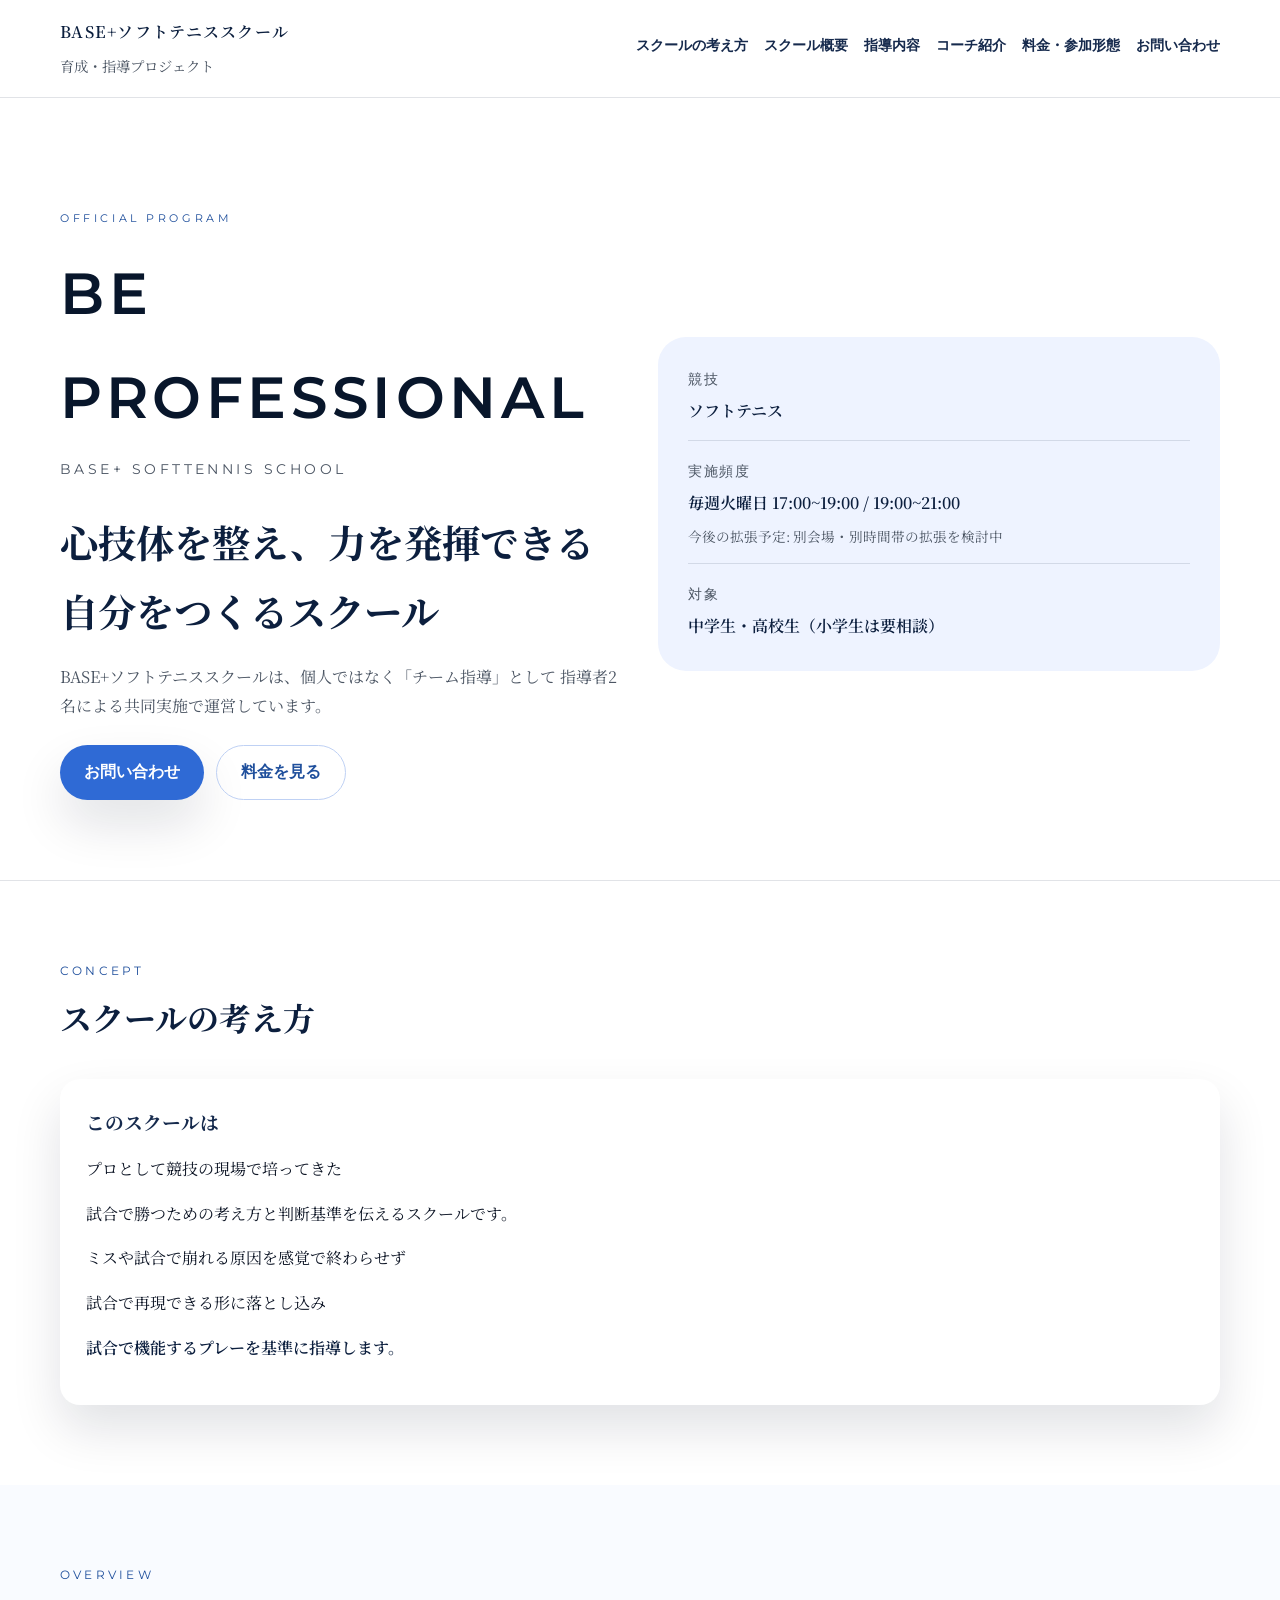
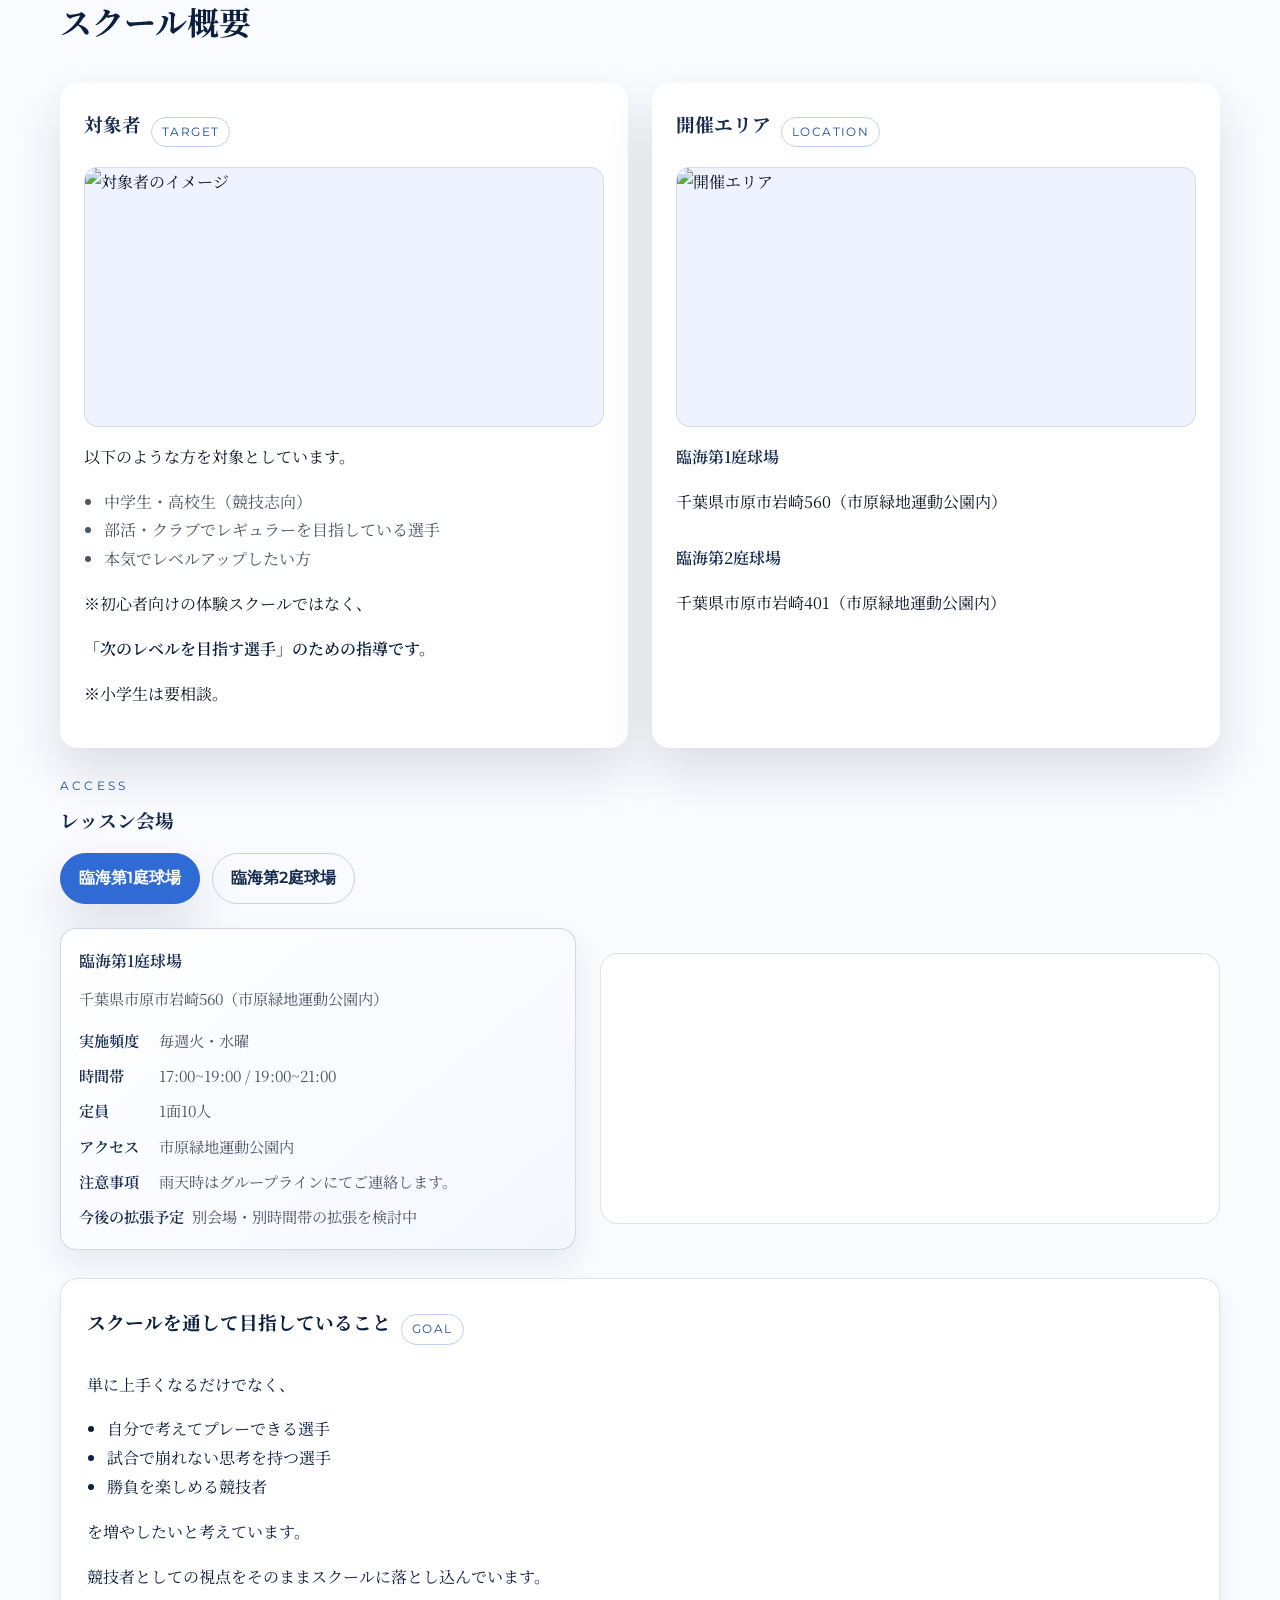
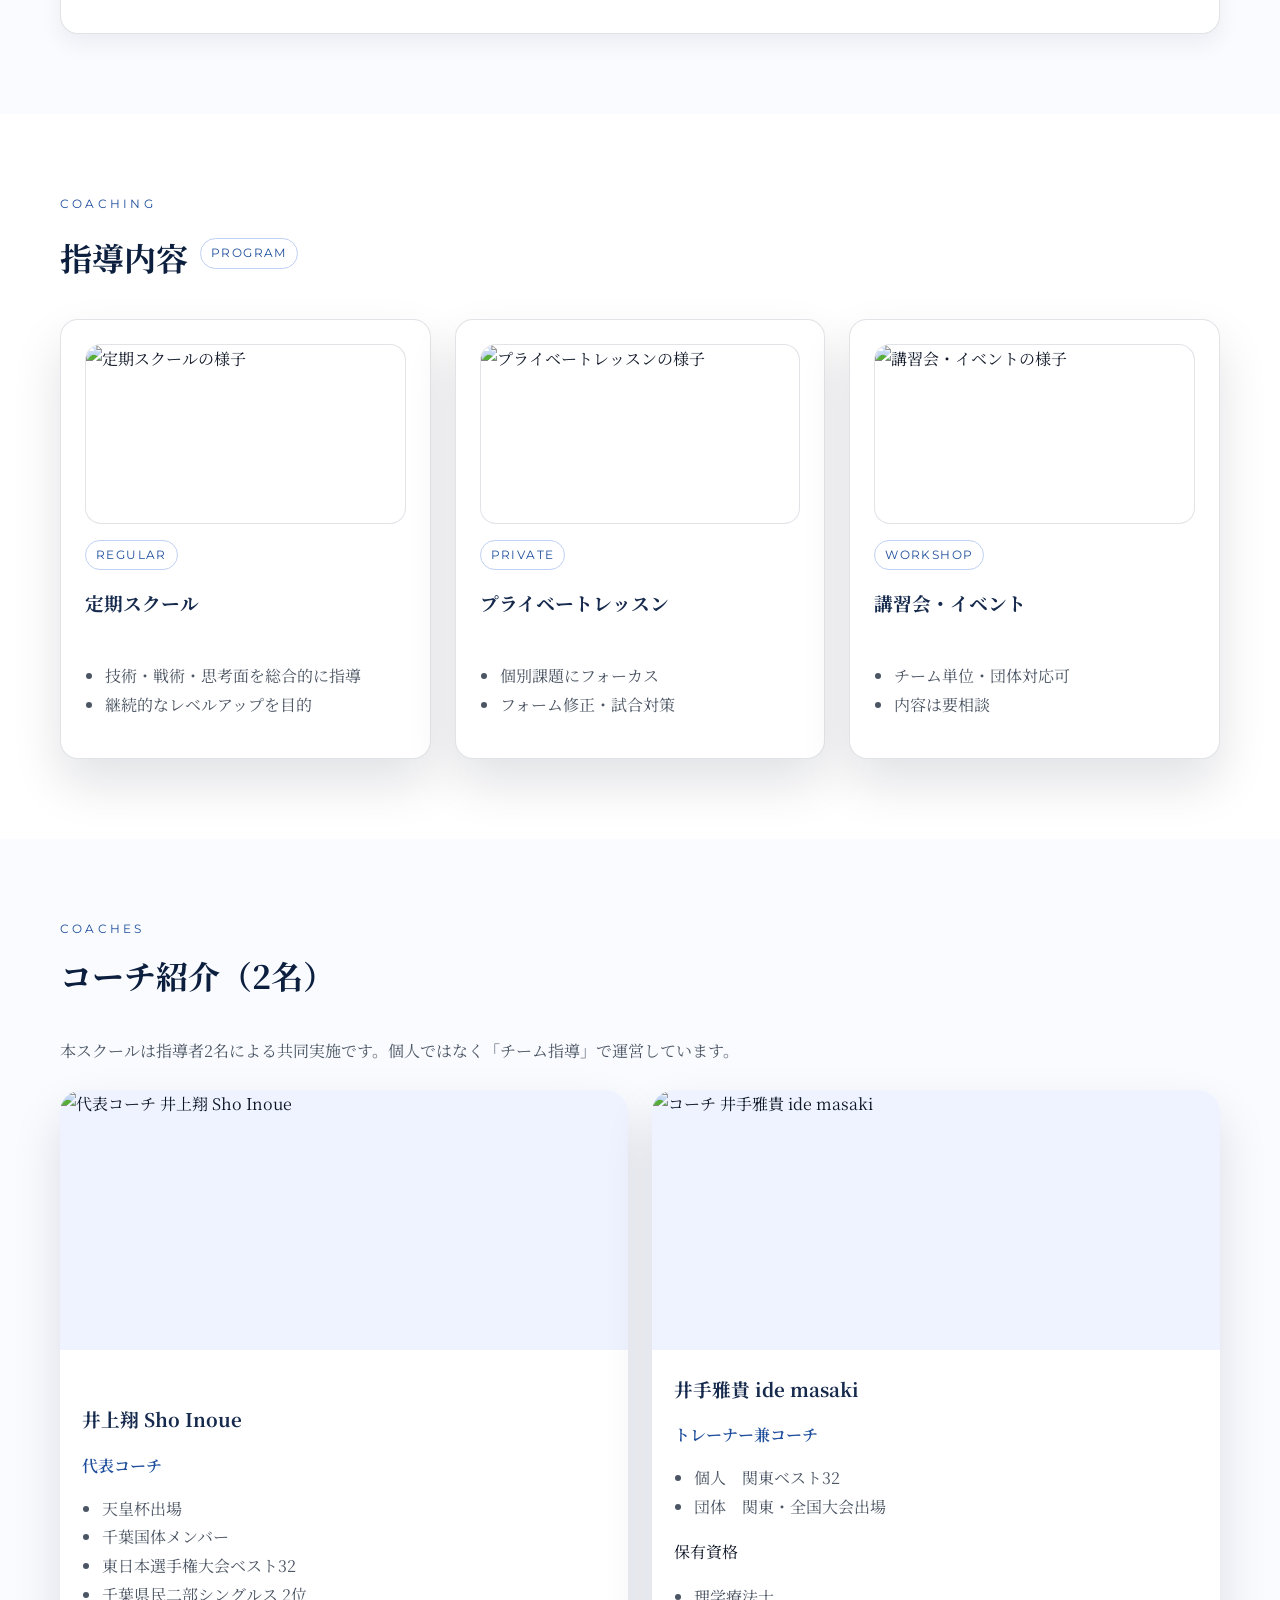
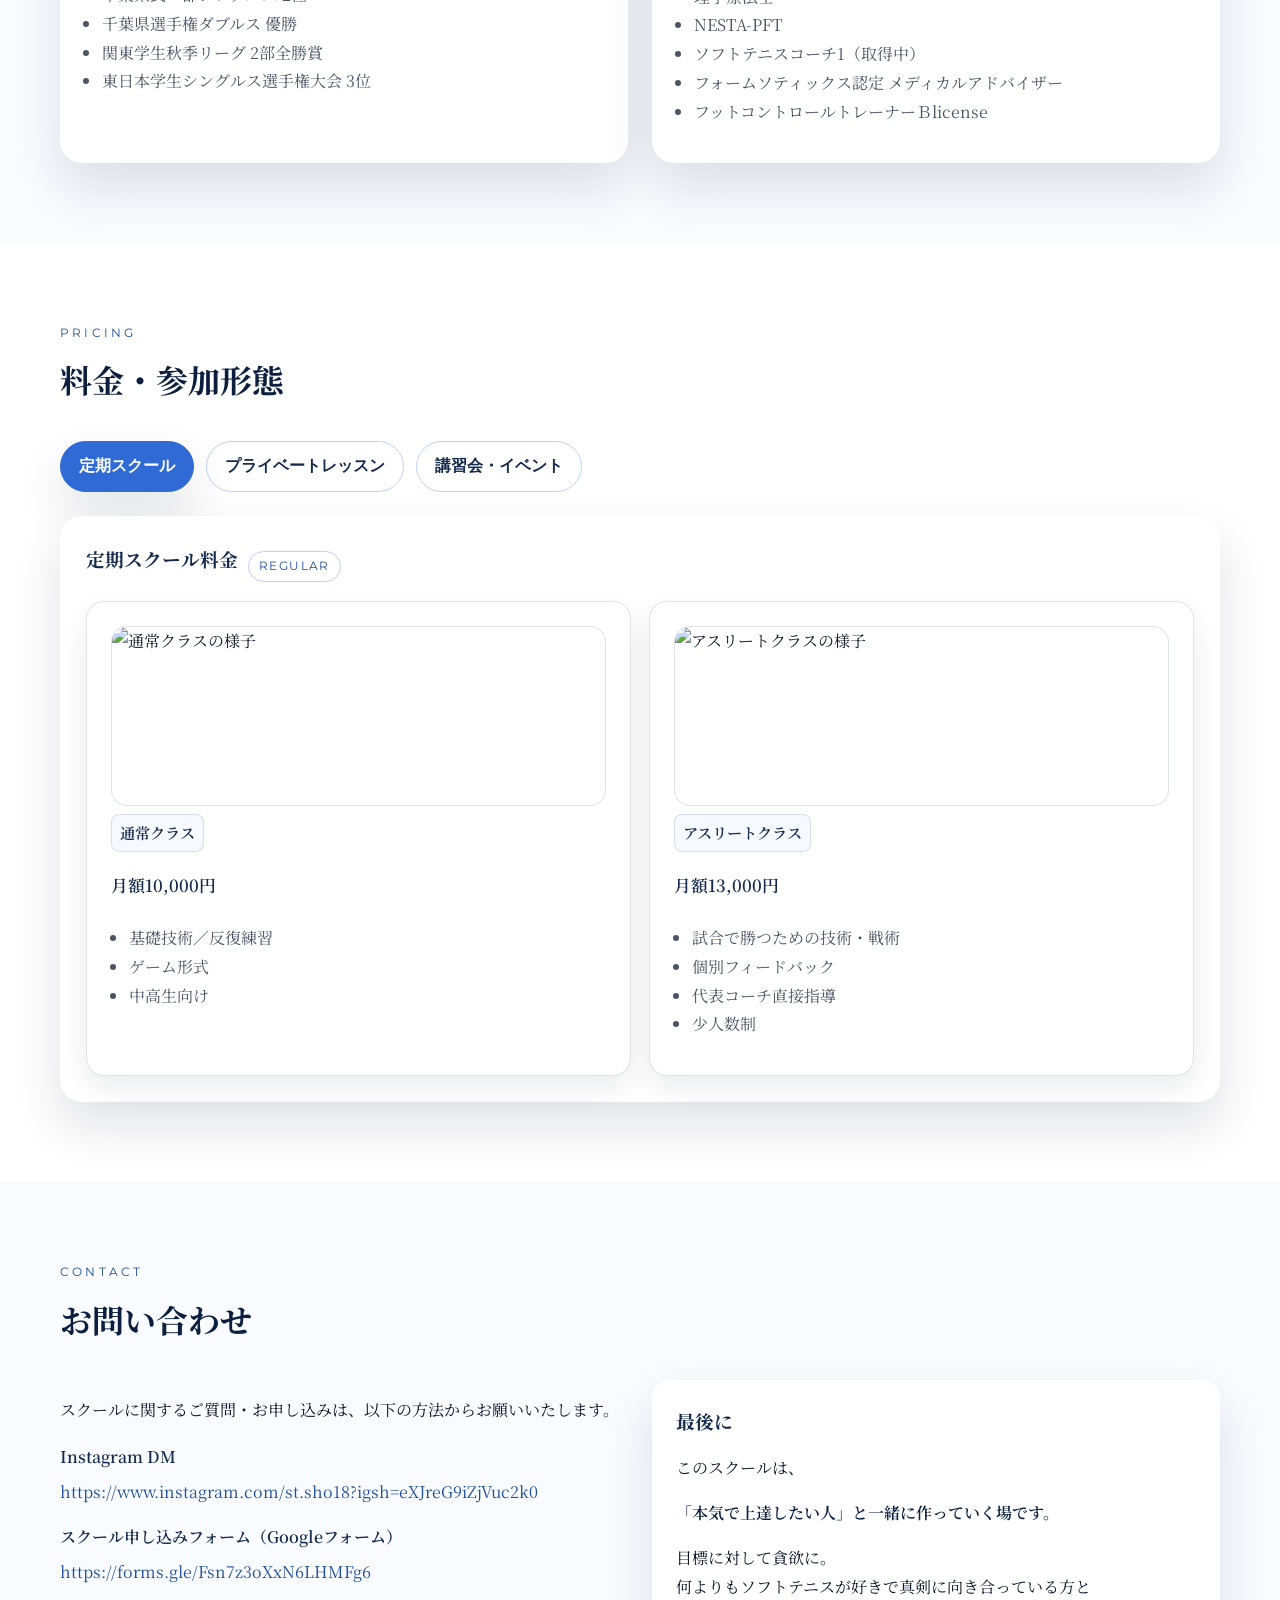
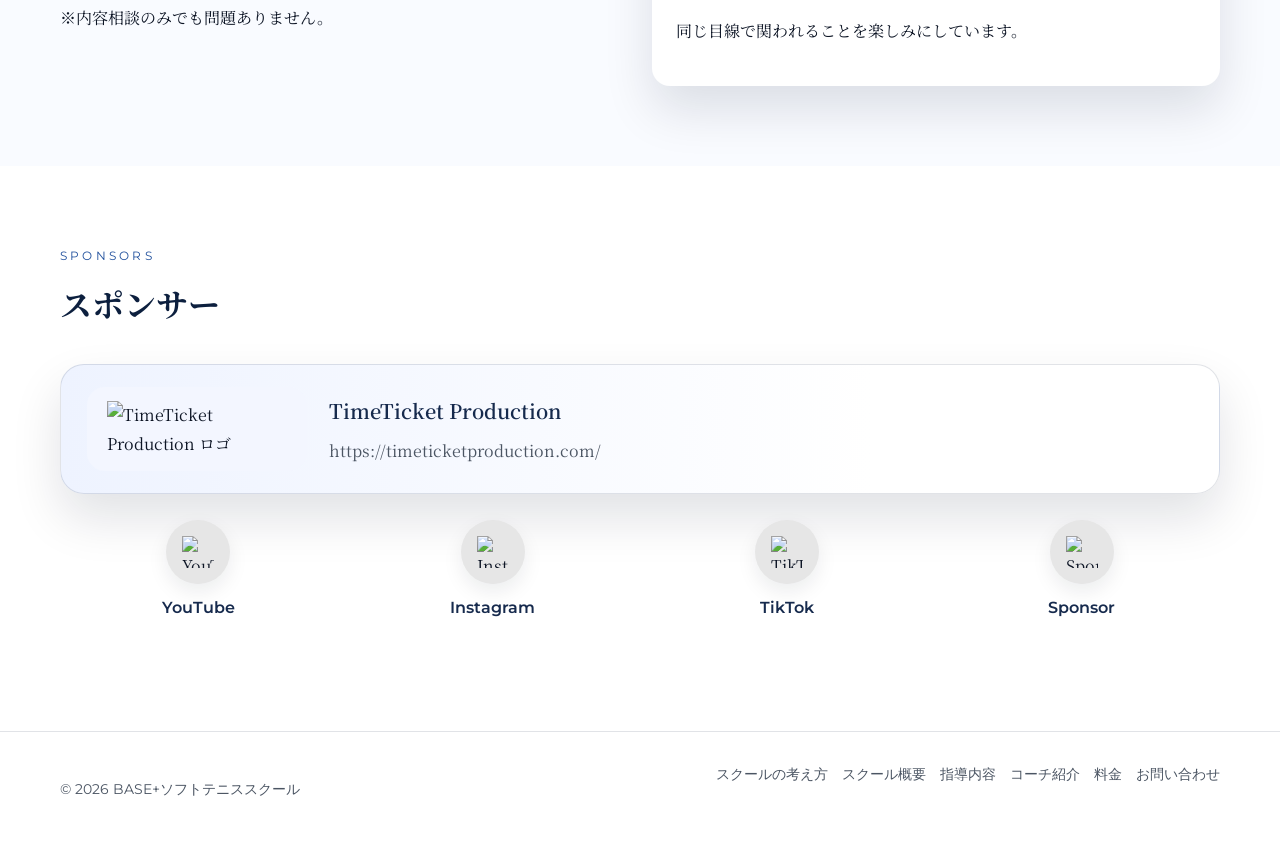
==== commit 00612f1c: "Add files via upload" ====
--- a/index.html
+++ b/index.html
@@ -99,7 +99,7 @@
                 <span class="badge">Target</span>
               </div>
               <div class="block-photo">
-                <img src="images/対象者フォア.jpg" alt="対象者のイメージ" />
+                <img src="images/target.jpg" alt="対象者のイメージ" />
               </div>
               <p>以下のような方を対象としています。</p>
               <ul class="dot-list">
@@ -117,7 +117,7 @@
                 <span class="badge">Location</span>
               </div>
               <div class="block-photo">
-                <img src="images/テニスコート.jpg" alt="開催エリア" />
+                <img src="images/location.jpg" alt="開催エリア" />
               </div>
               <ul class="address-list">
                 <li>
@@ -222,7 +222,7 @@
           <div class="coaching-grid">
             <article class="card coaching-card">
               <div class="card-photo">
-                <img src="images/定期スクール.jpg" alt="定期スクールの様子" />
+                <img src="images/regular_school.jpg" alt="定期スクールの様子" />
               </div>
               <span class="badge">Regular</span>
               <h3>定期スクール</h3>
@@ -233,7 +233,7 @@
             </article>
             <article class="card coaching-card">
               <div class="card-photo">
-                <img class="image-bottom" src="images/プライベートレッスン.jpg" alt="プライベートレッスンの様子" />
+                <img class="image-bottom" src="images/private_lesson.jpg" alt="プライベートレッスンの様子" />
               </div>
               <span class="badge">Private</span>
               <h3>プライベートレッスン</h3>
@@ -244,7 +244,7 @@
             </article>
             <article class="card coaching-card">
               <div class="card-photo placeholder">
-                <img src="images/講習会・イベントOP画像.jpg" alt="講習会・イベントの様子" />
+                <img src="images/workshop_event.jpg" alt="講習会・イベントの様子" />
               </div>
               <span class="badge">Workshop</span>
               <h3>講習会・イベント</h3>
@@ -267,7 +267,7 @@
           <div class="coach-grid">
             <article class="coach-card">
               <div class="coach-photo">
-                <img src="images/28841_0.jpg" alt="代表コーチ 井上翔 Sho Inoue" />
+                <img src="images/coach_inoue.jpg" alt="代表コーチ 井上翔 Sho Inoue" />
               </div>
               <div class="coach-body">
                 <h3>井上翔 Sho Inoue</h3>
@@ -285,7 +285,7 @@
             </article>
             <article class="coach-card">
               <div class="coach-photo">
-                <img class="image-coach-ide" src="images/井手コーチ.jpg" alt="コーチ 井手雅貴 ide masaki" />
+                <img class="image-coach-ide" src="images/coach_ide.jpg" alt="コーチ 井手雅貴 ide masaki" />
               </div>
               <div class="coach-body">
                 <h3>井手雅貴 ide masaki</h3>
@@ -333,7 +333,7 @@
                   <div class="price-cards">
                     <article class="card">
                       <div class="card-photo">
-                        <img src="images/通常クラス.jpg" alt="通常クラスの様子" />
+                        <img src="images/regular_class.jpg" alt="通常クラスの様子" />
                       </div>
                       <h3 class="price-label">通常クラス</h3>
                       <p class="price-title">月額10,000円</p>
@@ -345,7 +345,7 @@
                     </article>
                     <article class="card">
                       <div class="card-photo">
-                        <img class="image-athlete" src="images/アスリートクラス.jpg" alt="アスリートクラスの様子" />
+                        <img class="image-athlete" src="images/athlete_class.jpg" alt="アスリートクラスの様子" />
                       </div>
                       <h3 class="price-label">アスリートクラス</h3>
                       <p class="price-title">月額13,000円</p>
@@ -368,7 +368,7 @@
                   <div class="price-cards">
                     <article class="card">
                       <div class="card-photo">
-                        <img src="images/マンツーマンレッスン.jpg" alt="マンツーマンレッスンの様子" />
+                        <img src="images/one_on_one.jpg" alt="マンツーマンレッスンの様子" />
                       </div>
                       <h3 class="price-label">マンツーマンレッスン</h3>
                       <p class="price-title">16,000円（税込）</p>
@@ -388,7 +388,7 @@
                     </article>
                     <article class="card">
                       <div class="card-photo">
-                        <img src="images/ペアレッスン.jpg" alt="ペアレッスンの様子" />
+                        <img src="images/pair_lesson.jpg" alt="ペアレッスンの様子" />
                       </div>
                       <h3 class="price-label">ペアレッスン（2〜4人）</h3>
                       <p class="price-title">24,000円（税込）</p>
@@ -408,7 +408,7 @@
                     </article>
                     <article class="card">
                       <div class="card-photo">
-                        <img src="images/グループレッスン.jpg" alt="グループレッスンの様子" />
+                        <img src="images/group_lesson.jpg" alt="グループレッスンの様子" />
                       </div>
                       <h3 class="price-label">グループレッスン（4〜6人）</h3>
                       <p class="price-title">40,000円（税込）</p>
@@ -438,7 +438,7 @@
                   <div class="price-cards">
                     <article class="card">
                       <div class="card-photo">
-                        <img class="image-zoom" src="images/講習会・イベントOP画像.jpg" alt="通常講習会の様子" />
+                        <img class="image-zoom" src="images/workshop_event.jpg" alt="通常講習会の様子" />
                       </div>
                       <h3 class="price-label">通常講習会</h3>
                       <p class="price-title">44,000円（税込）</p>
@@ -458,7 +458,7 @@
                     </article>
                     <article class="card">
                       <div class="card-photo">
-                        <img src="images/戦術特化講習会.jpg" alt="戦術特化講習会の様子" />
+                        <img src="images/tactical_workshop.jpg" alt="戦術特化講習会の様子" />
                       </div>
                       <h3 class="price-label">戦術特化講習会</h3>
                       <p class="price-title">55,000円（税込）</p>
@@ -529,7 +529,7 @@
         <div class="sponsor-grid sponsor-grid-featured">
           <a class="sponsor-banner" href="https://timeticketproduction.com/" target="_blank" rel="noopener">
             <div class="sponsor-logo">
-              <img src="images/time ticket様②.png" alt="TimeTicket Production ロゴ" />
+              <img src="images/sponsor_banner.png" alt="TimeTicket Production ロゴ" />
             </div>
             <div class="sponsor-meta">
               <p class="sponsor-name">TimeTicket Production</p>
@@ -546,7 +546,7 @@
           </a>
           <a class="social-item" href="https://www.instagram.com/st.sho18?igsh=eXJreG9iZjVuc2k0" target="_blank" rel="noopener">
             <span class="social-icon">
-              <img src="images/インスタグラム.png" alt="Instagram" />
+              <img src="images/instagram.png" alt="Instagram" />
             </span>
             <span class="social-name">Instagram</span>
           </a>
@@ -558,7 +558,7 @@
           </a>
           <a class="social-item" href="https://timeticketproduction.com/" target="_blank" rel="noopener">
             <span class="social-icon">
-              <img src="images/time ticket様①.jpg" alt="Sponsor" />
+              <img src="images/sponsor_icon.jpg" alt="Sponsor" />
             </span>
             <span class="social-name">Sponsor</span>
           </a>
--- a/style.css
+++ b/style.css
@@ -875,38 +875,106 @@
   scroll-margin-top: 88px;
 }
 
+.social-grid {
+  display: grid;
+  grid-template-columns: repeat(auto-fit, minmax(120px, 1fr));
+  gap: 18px;
+  margin-top: 26px;
+  margin-bottom: 28px;
+}
+
+.social-item {
+  display: grid;
+  gap: 10px;
+  justify-items: center;
+  text-align: center;
+  color: inherit;
+}
+
+.social-icon {
+  width: 64px;
+  height: 64px;
+  border-radius: 50%;
+  background: #e6e6e6;
+  display: grid;
+  place-items: center;
+  box-shadow: 0 8px 20px rgba(8, 20, 40, 0.08);
+}
+
+.social-icon img {
+  width: 32px;
+  height: 32px;
+  object-fit: contain;
+}
+
+.social-item:hover .social-icon,
+.social-item:focus-visible .social-icon {
+  transform: translateY(-2px);
+  box-shadow: 0 12px 26px rgba(8, 20, 40, 0.12);
+}
+
+.social-name {
+  font-family: "Montserrat", sans-serif;
+  font-weight: 600;
+  color: var(--navy-800);
+}
+
 .sponsor-grid {
   display: grid;
-  grid-template-columns: minmax(220px, 420px);
   gap: 18px;
 }
 
-.sponsor-card {
-  border-radius: 18px;
+.sponsor-banner {
+  display: grid;
+  grid-template-columns: minmax(160px, 220px) 1fr;
+  gap: 22px;
+  align-items: center;
+  padding: 22px 26px;
+  border-radius: 24px;
+  background: linear-gradient(90deg, #eef3ff, #ffffff 70%);
   border: 1px solid var(--border);
-  padding: 22px;
-  display: grid;
-  gap: 12px;
-  background: var(--white);
   box-shadow: var(--shadow);
   color: inherit;
 }
 
-.sponsor-logo {
-  height: 160px;
-  border-radius: 14px;
-  background: var(--blue-100);
+.sponsor-banner:hover,
+.sponsor-banner:focus-visible {
+  transform: translateY(-2px);
+  box-shadow: 0 18px 36px rgba(8, 20, 40, 0.12);
+}
+
+.sponsor-banner .sponsor-logo {
+  height: 84px;
+  border-radius: 18px;
+  background: #f3f6ff;
   display: grid;
   place-items: center;
   overflow: hidden;
 }
 
-.sponsor-logo img {
+.sponsor-banner .sponsor-logo img {
   width: 100%;
   height: 100%;
   object-fit: contain;
   object-position: center;
-  padding: 4px 8px;
+  padding: 14px 20px;
+}
+
+.sponsor-meta {
+  display: grid;
+  gap: 8px;
+}
+
+.sponsor-meta .sponsor-name {
+  margin: 0;
+  font-size: 1.25rem;
+}
+
+.sponsor-meta .sponsor-link {
+  margin: 0;
+  color: var(--text-muted);
+  font-size: 1rem;
+  word-break: break-all;
 }
 
 .sponsor-name {
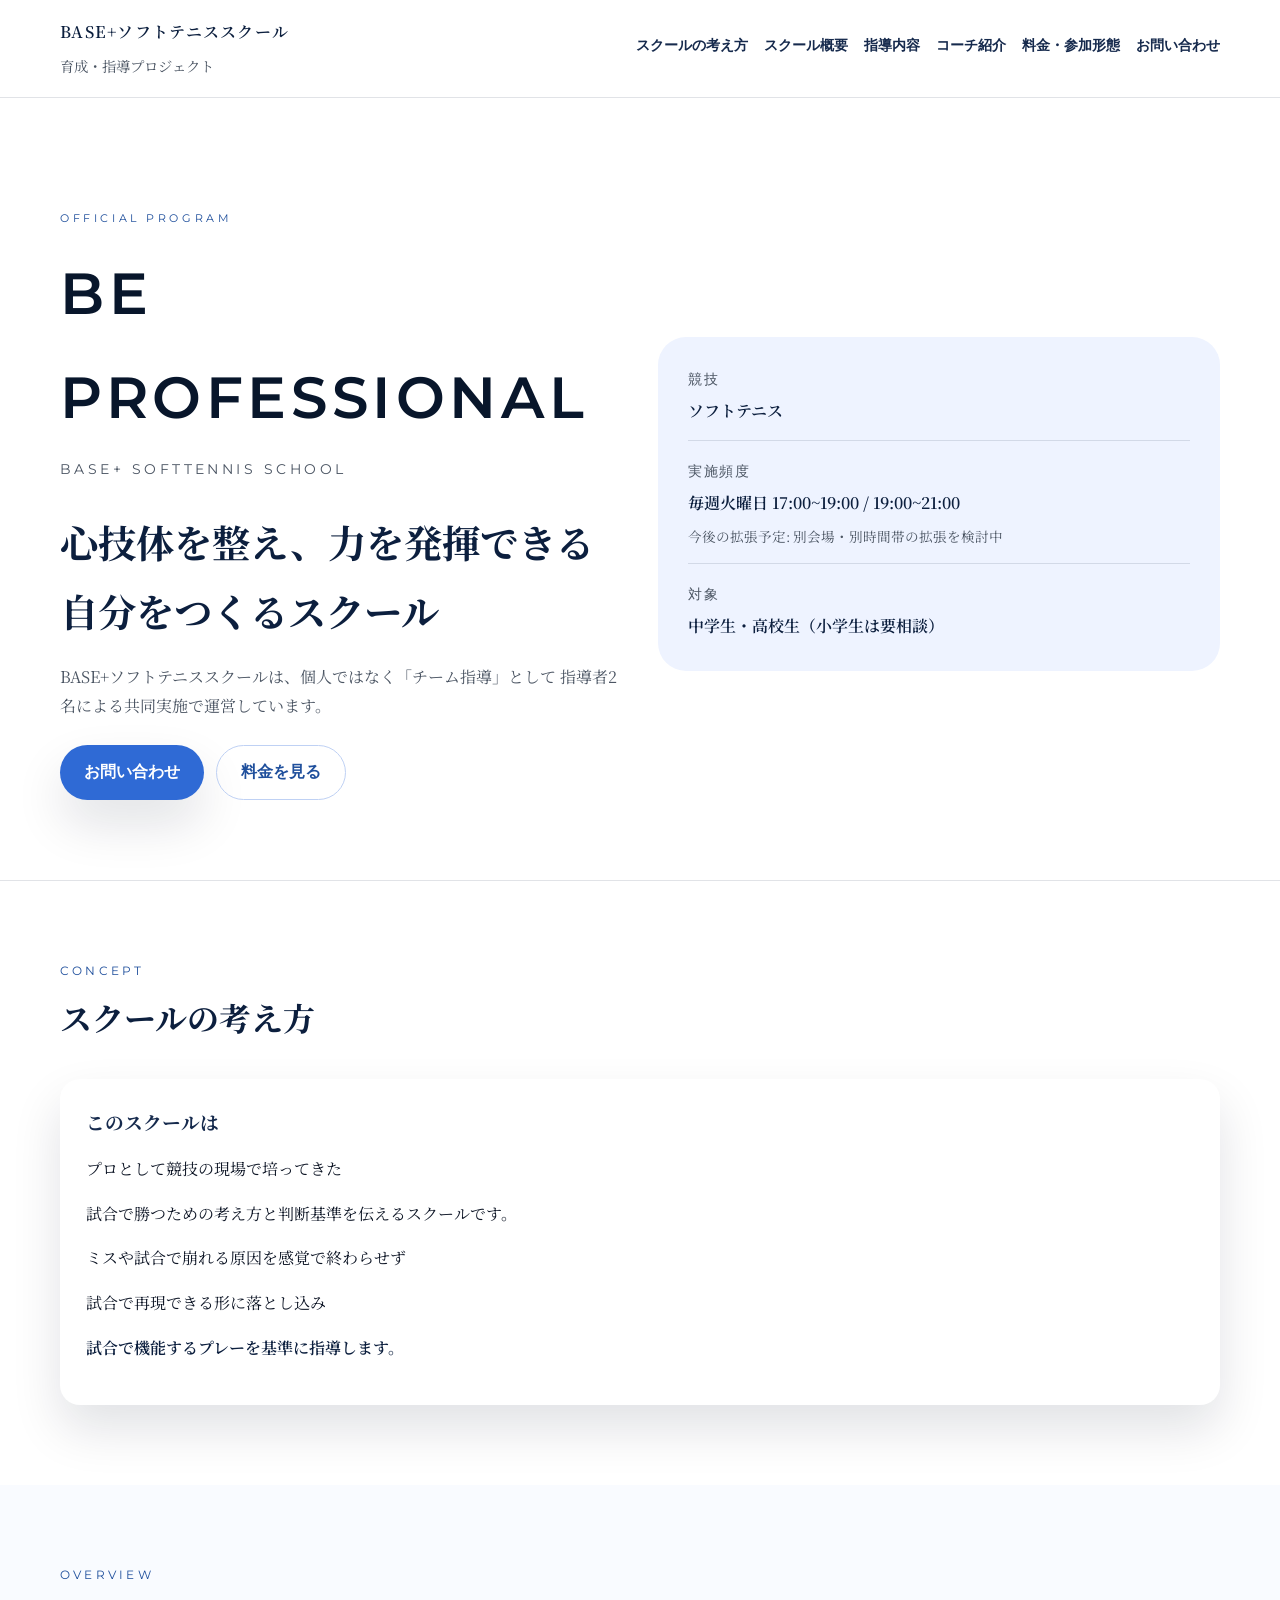
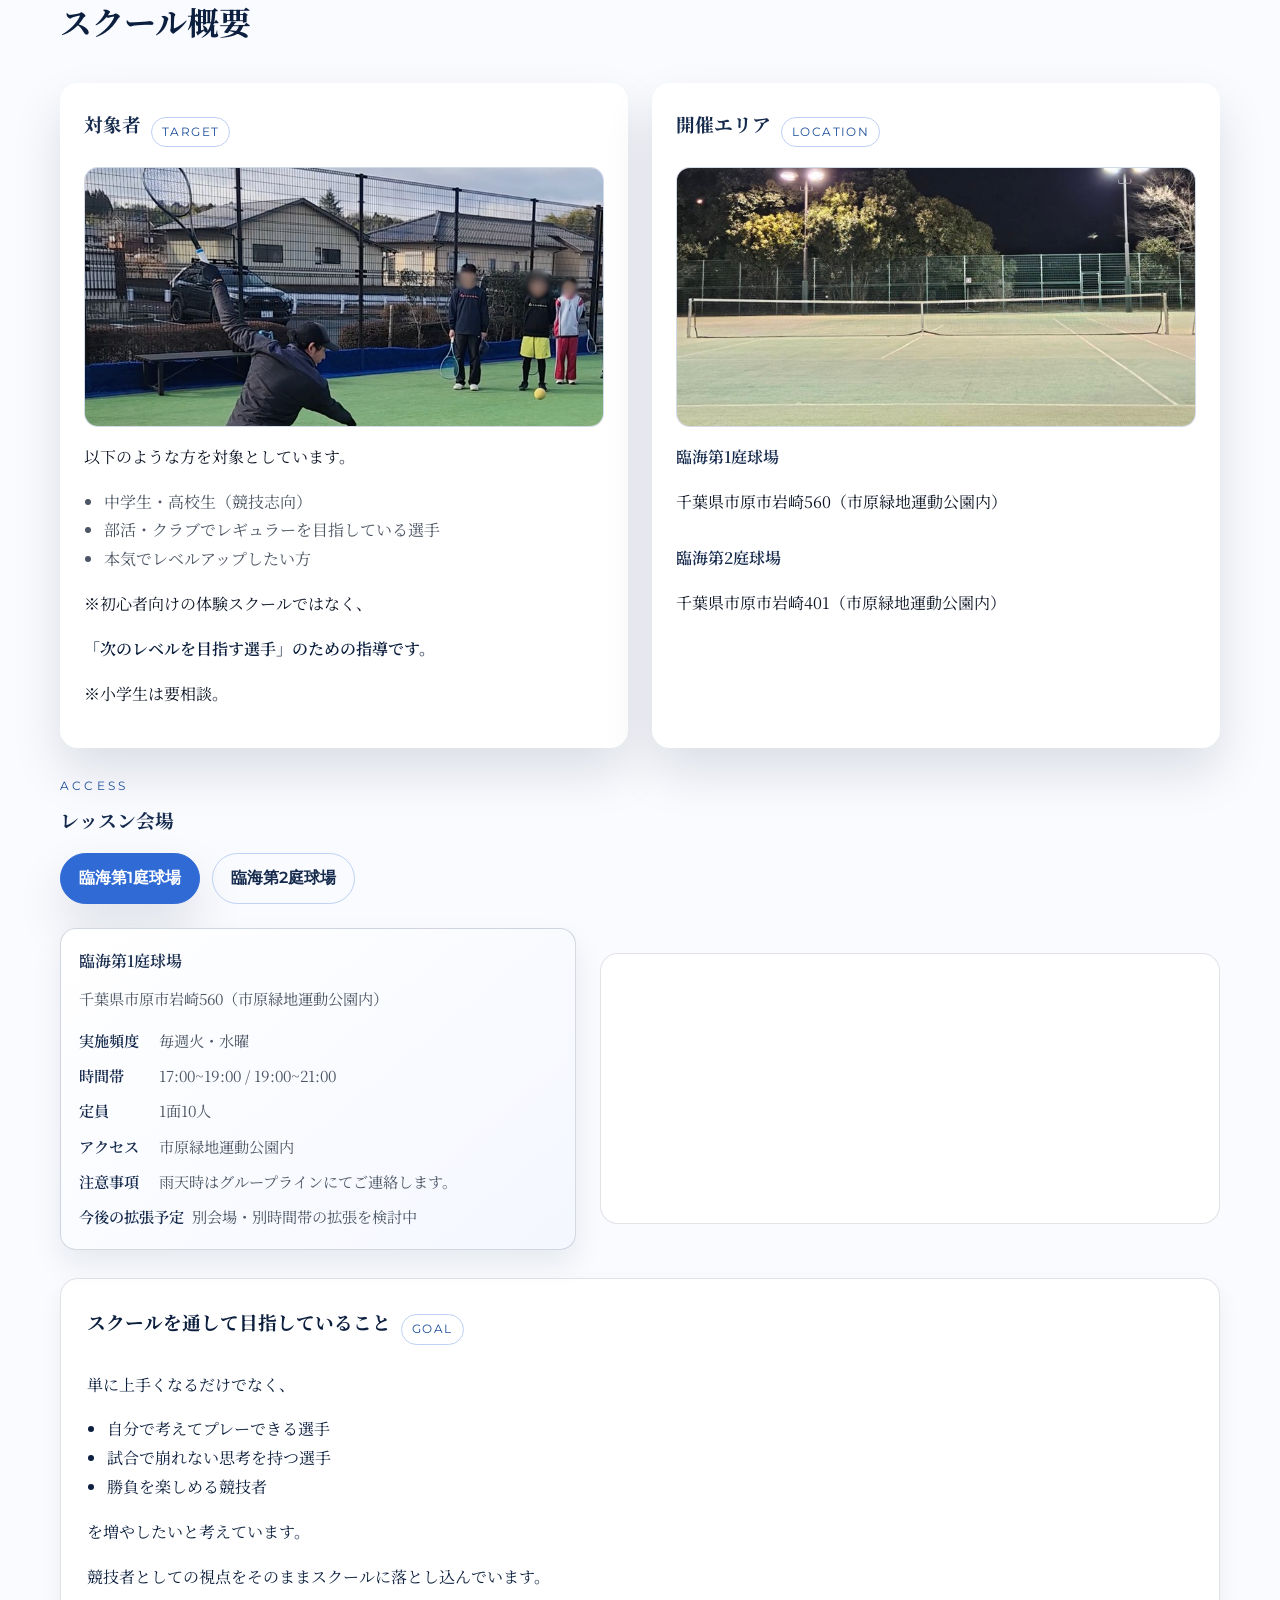
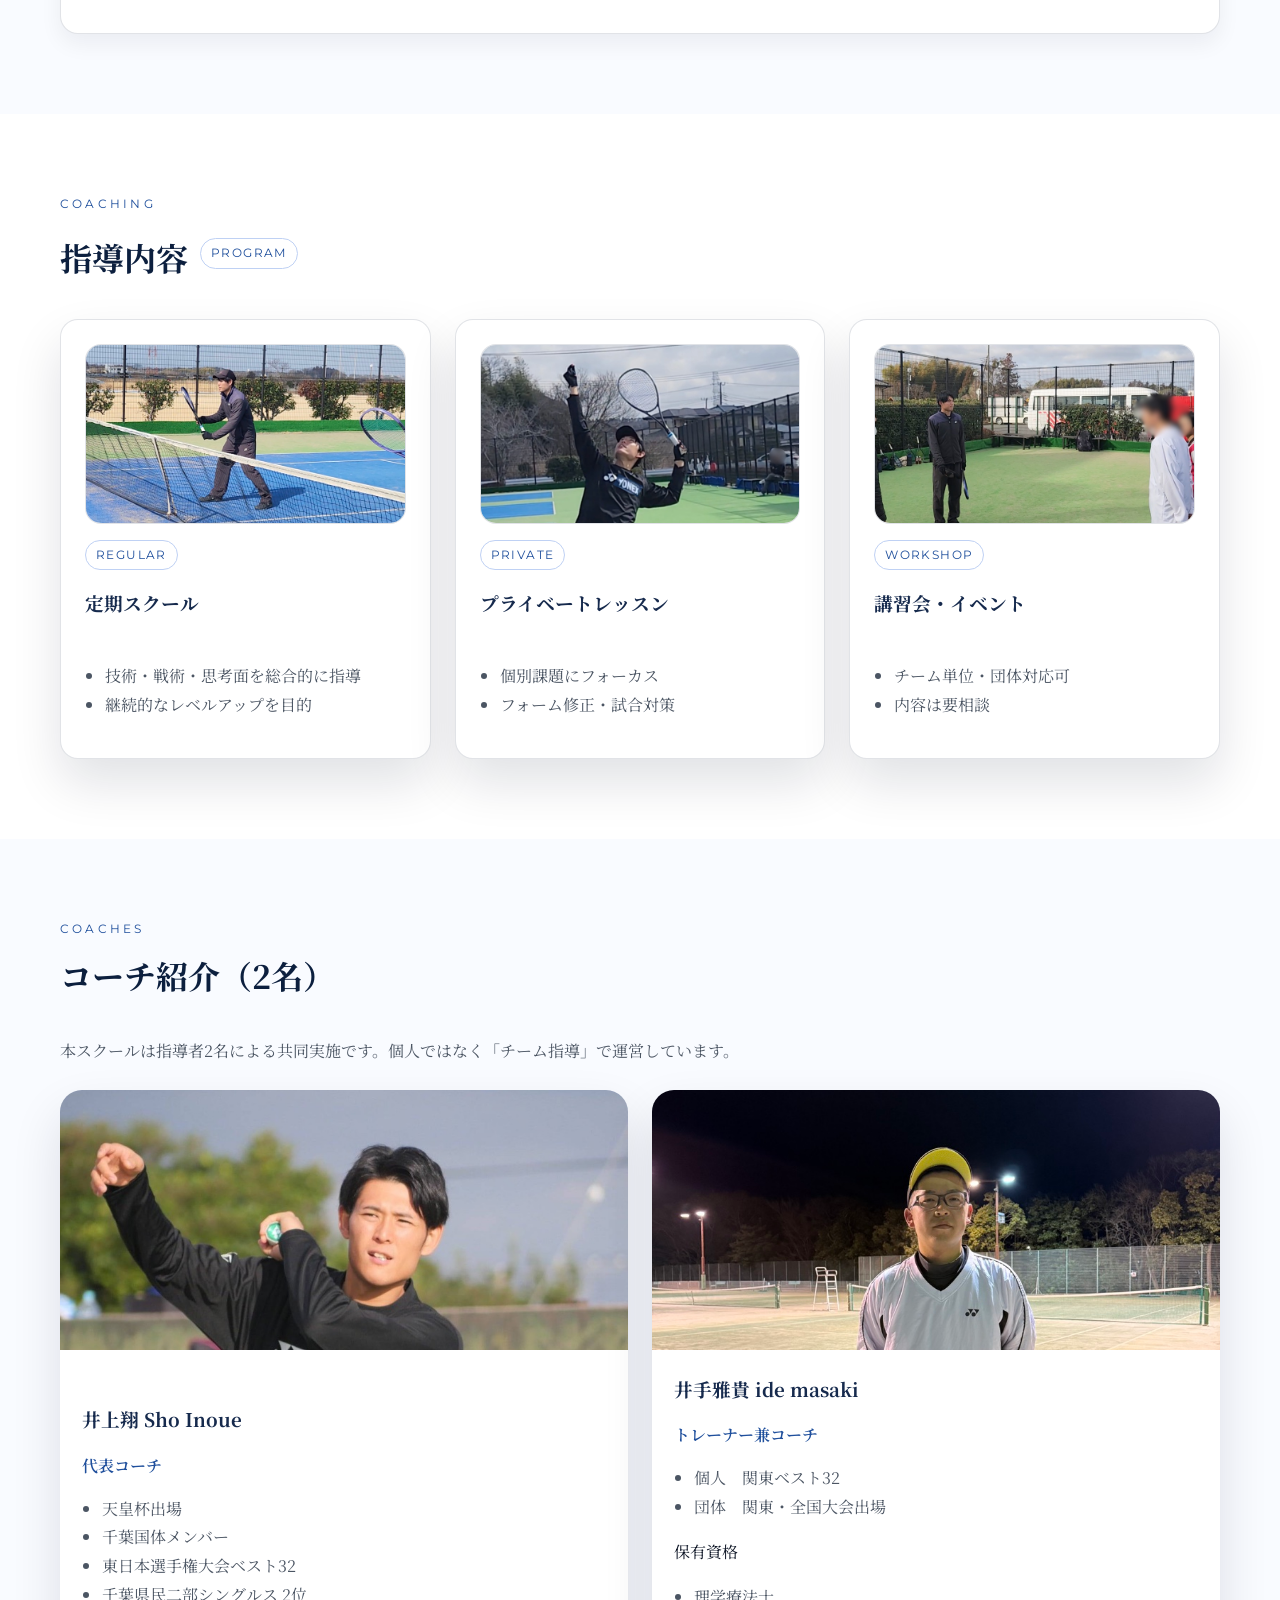
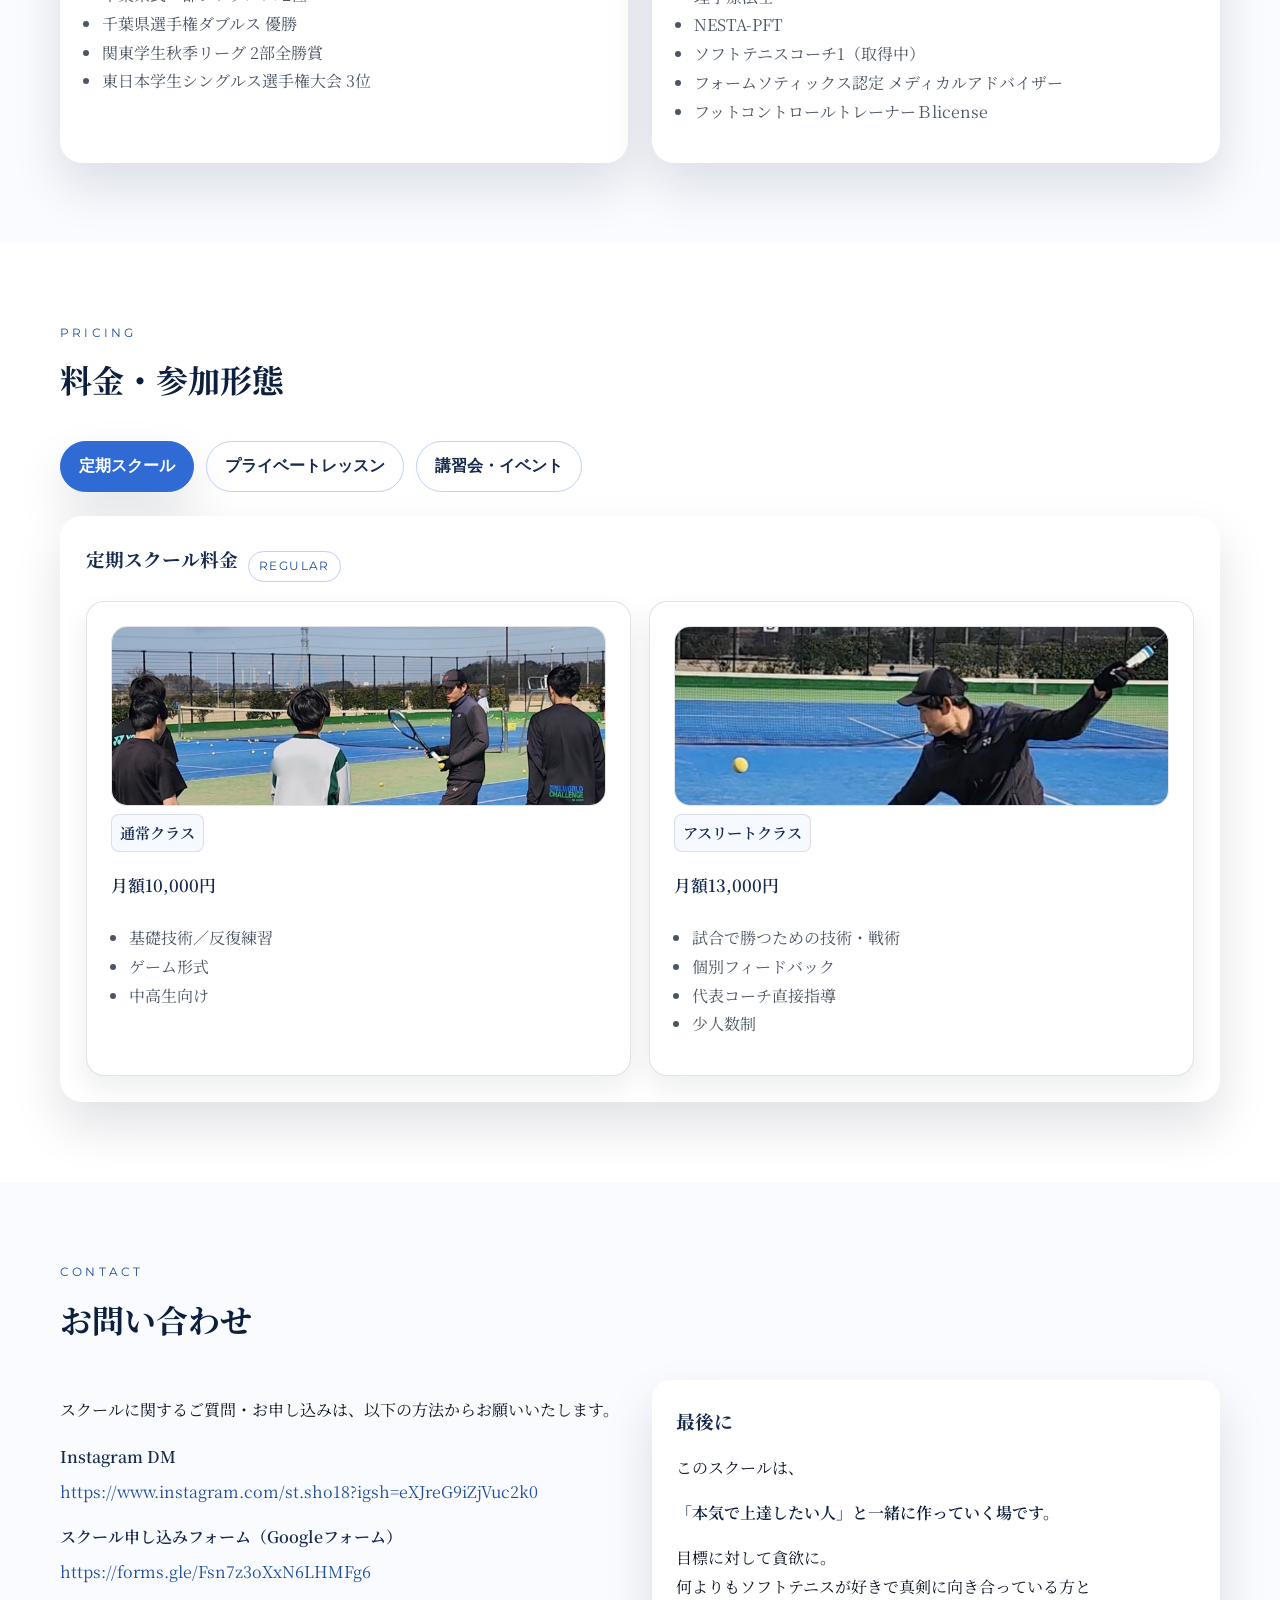
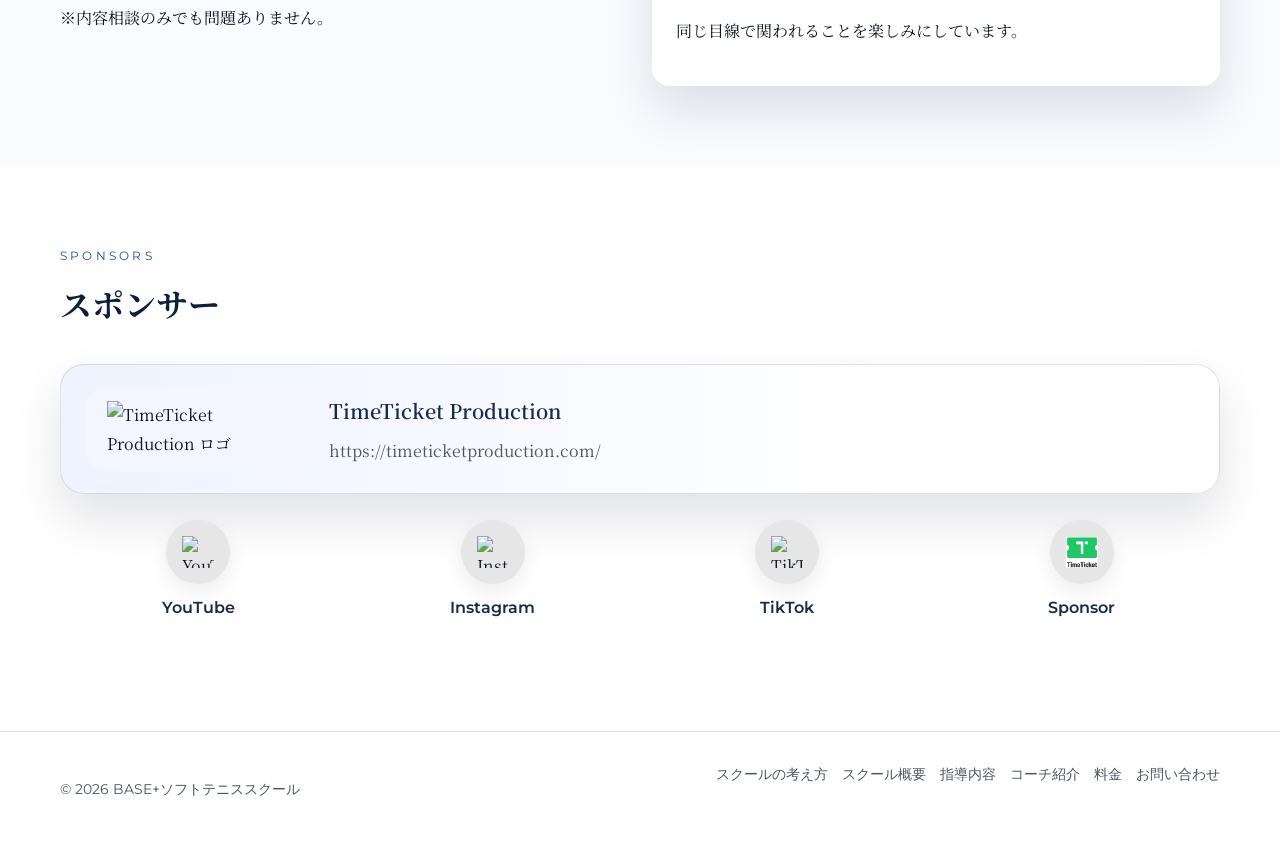
==== commit c065c6a2: "Add files via upload" ====
--- a/index.html
+++ b/index.html
@@ -99,7 +99,7 @@
                 <span class="badge">Target</span>
               </div>
               <div class="block-photo">
-                <img src="images/target.jpg" alt="対象者のイメージ" />
+                <img src="images/対象者フォア.jpg" alt="対象者のイメージ" />
               </div>
               <p>以下のような方を対象としています。</p>
               <ul class="dot-list">
@@ -117,7 +117,7 @@
                 <span class="badge">Location</span>
               </div>
               <div class="block-photo">
-                <img src="images/location.jpg" alt="開催エリア" />
+                <img src="images/テニスコート.jpg" alt="開催エリア" />
               </div>
               <ul class="address-list">
                 <li>
@@ -222,7 +222,7 @@
           <div class="coaching-grid">
             <article class="card coaching-card">
               <div class="card-photo">
-                <img src="images/regular_school.jpg" alt="定期スクールの様子" />
+                <img src="images/定期スクール.jpg" alt="定期スクールの様子" />
               </div>
               <span class="badge">Regular</span>
               <h3>定期スクール</h3>
@@ -233,7 +233,7 @@
             </article>
             <article class="card coaching-card">
               <div class="card-photo">
-                <img class="image-bottom" src="images/private_lesson.jpg" alt="プライベートレッスンの様子" />
+                <img class="image-bottom" src="images/プライベートレッスン.jpg" alt="プライベートレッスンの様子" />
               </div>
               <span class="badge">Private</span>
               <h3>プライベートレッスン</h3>
@@ -244,7 +244,7 @@
             </article>
             <article class="card coaching-card">
               <div class="card-photo placeholder">
-                <img src="images/workshop_event.jpg" alt="講習会・イベントの様子" />
+                <img src="images/講習会・イベントOP画像.jpg" alt="講習会・イベントの様子" />
               </div>
               <span class="badge">Workshop</span>
               <h3>講習会・イベント</h3>
@@ -267,7 +267,7 @@
           <div class="coach-grid">
             <article class="coach-card">
               <div class="coach-photo">
-                <img src="images/coach_inoue.jpg" alt="代表コーチ 井上翔 Sho Inoue" />
+                <img src="images/28841_0.jpg" alt="代表コーチ 井上翔 Sho Inoue" />
               </div>
               <div class="coach-body">
                 <h3>井上翔 Sho Inoue</h3>
@@ -285,7 +285,7 @@
             </article>
             <article class="coach-card">
               <div class="coach-photo">
-                <img class="image-coach-ide" src="images/coach_ide.jpg" alt="コーチ 井手雅貴 ide masaki" />
+                <img class="image-coach-ide" src="images/井手コーチ.jpg" alt="コーチ 井手雅貴 ide masaki" />
               </div>
               <div class="coach-body">
                 <h3>井手雅貴 ide masaki</h3>
@@ -333,7 +333,7 @@
                   <div class="price-cards">
                     <article class="card">
                       <div class="card-photo">
-                        <img src="images/regular_class.jpg" alt="通常クラスの様子" />
+                        <img src="images/通常クラス.jpg" alt="通常クラスの様子" />
                       </div>
                       <h3 class="price-label">通常クラス</h3>
                       <p class="price-title">月額10,000円</p>
@@ -345,7 +345,7 @@
                     </article>
                     <article class="card">
                       <div class="card-photo">
-                        <img class="image-athlete" src="images/athlete_class.jpg" alt="アスリートクラスの様子" />
+                        <img class="image-athlete" src="images/アスリートクラス.jpg" alt="アスリートクラスの様子" />
                       </div>
                       <h3 class="price-label">アスリートクラス</h3>
                       <p class="price-title">月額13,000円</p>
@@ -368,7 +368,7 @@
                   <div class="price-cards">
                     <article class="card">
                       <div class="card-photo">
-                        <img src="images/one_on_one.jpg" alt="マンツーマンレッスンの様子" />
+                        <img src="images/マンツーマンレッスン.jpg" alt="マンツーマンレッスンの様子" />
                       </div>
                       <h3 class="price-label">マンツーマンレッスン</h3>
                       <p class="price-title">16,000円（税込）</p>
@@ -388,7 +388,7 @@
                     </article>
                     <article class="card">
                       <div class="card-photo">
-                        <img src="images/pair_lesson.jpg" alt="ペアレッスンの様子" />
+                        <img src="images/ペアレッスン.jpg" alt="ペアレッスンの様子" />
                       </div>
                       <h3 class="price-label">ペアレッスン（2〜4人）</h3>
                       <p class="price-title">24,000円（税込）</p>
@@ -408,7 +408,7 @@
                     </article>
                     <article class="card">
                       <div class="card-photo">
-                        <img src="images/group_lesson.jpg" alt="グループレッスンの様子" />
+                        <img src="images/グループレッスン.jpg" alt="グループレッスンの様子" />
                       </div>
                       <h3 class="price-label">グループレッスン（4〜6人）</h3>
                       <p class="price-title">40,000円（税込）</p>
@@ -438,7 +438,7 @@
                   <div class="price-cards">
                     <article class="card">
                       <div class="card-photo">
-                        <img class="image-zoom" src="images/workshop_event.jpg" alt="通常講習会の様子" />
+                        <img class="image-zoom" src="images/講習会・イベントOP画像.jpg" alt="通常講習会の様子" />
                       </div>
                       <h3 class="price-label">通常講習会</h3>
                       <p class="price-title">44,000円（税込）</p>
@@ -458,7 +458,7 @@
                     </article>
                     <article class="card">
                       <div class="card-photo">
-                        <img src="images/tactical_workshop.jpg" alt="戦術特化講習会の様子" />
+                        <img src="images/戦術特化講習会.jpg" alt="戦術特化講習会の様子" />
                       </div>
                       <h3 class="price-label">戦術特化講習会</h3>
                       <p class="price-title">55,000円（税込）</p>
@@ -529,7 +529,7 @@
         <div class="sponsor-grid sponsor-grid-featured">
           <a class="sponsor-banner" href="https://timeticketproduction.com/" target="_blank" rel="noopener">
             <div class="sponsor-logo">
-              <img src="images/sponsor_banner.png" alt="TimeTicket Production ロゴ" />
+              <img src="images/time ticket様②.png" alt="TimeTicket Production ロゴ" />
             </div>
             <div class="sponsor-meta">
               <p class="sponsor-name">TimeTicket Production</p>
@@ -546,7 +546,7 @@
           </a>
           <a class="social-item" href="https://www.instagram.com/st.sho18?igsh=eXJreG9iZjVuc2k0" target="_blank" rel="noopener">
             <span class="social-icon">
-              <img src="images/instagram.png" alt="Instagram" />
+              <img src="images/インスタグラム.png" alt="Instagram" />
             </span>
             <span class="social-name">Instagram</span>
           </a>
@@ -558,7 +558,7 @@
           </a>
           <a class="social-item" href="https://timeticketproduction.com/" target="_blank" rel="noopener">
             <span class="social-icon">
-              <img src="images/sponsor_icon.jpg" alt="Sponsor" />
+              <img src="images/time ticket様①.jpg" alt="Sponsor" />
             </span>
             <span class="social-name">Sponsor</span>
           </a>
--- a/style.css
+++ b/style.css
@@ -160,27 +160,27 @@
 }
 
 .hero-slide:nth-child(1) {
-  background-image: url("hero-1.jpg");
+  background-image: url("images/講習会・イベントOP画像.jpg");
   animation-delay: 0s;
 }
 
 .hero-slide:nth-child(2) {
-  background-image: url("hero-2.jpg");
+  background-image: url("images/定期スクール.jpg");
   animation-delay: 5s;
 }
 
 .hero-slide:nth-child(3) {
-  background-image: url("hero-3.jpg");
+  background-image: url("images/アスリートクラス.jpg");
   animation-delay: 10s;
 }
 
 .hero-slide:nth-child(4) {
-  background-image: url("hero-4.jpg");
+  background-image: url("images/テニスコート.jpg");
   animation-delay: 15s;
 }
 
 .hero-slide:nth-child(5) {
-  background-image: url("hero-5.jpg");
+  background-image: url("images/対象者フォア.jpg");
   animation-delay: 20s;
 }
 
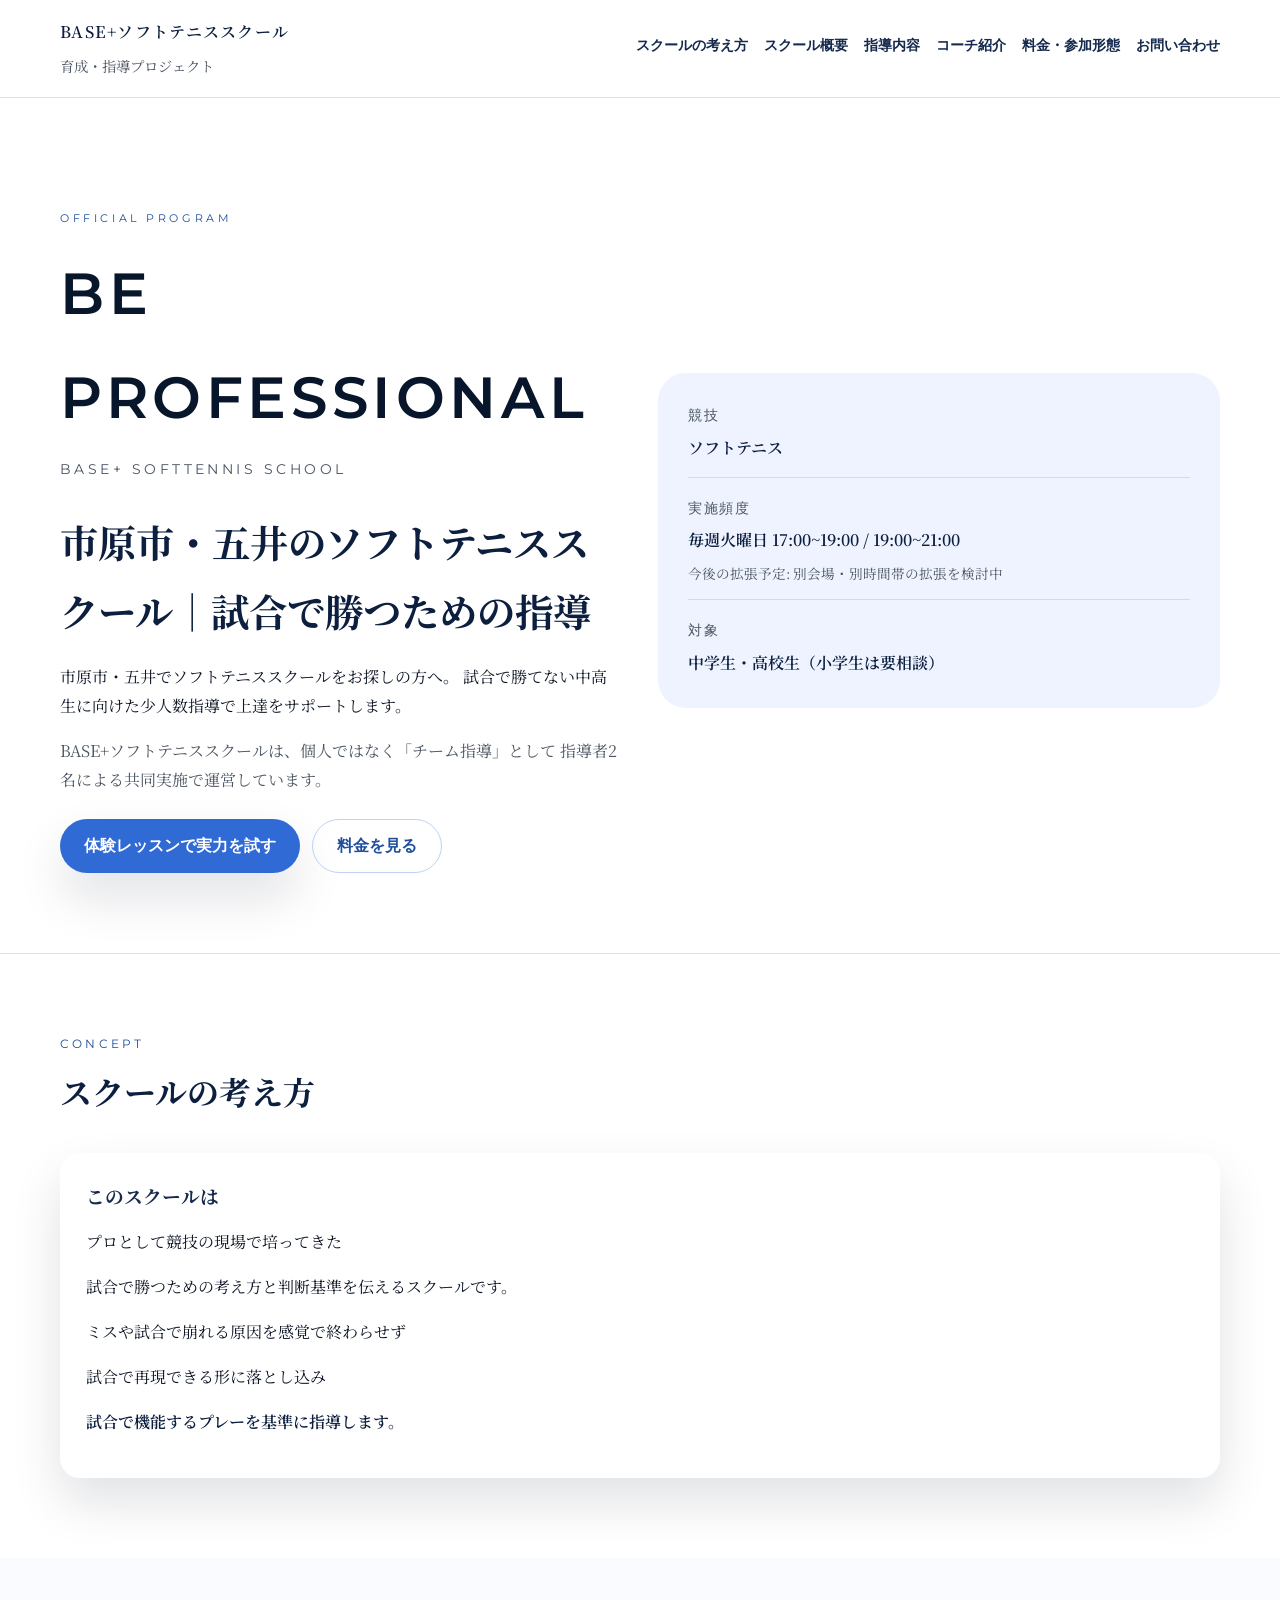
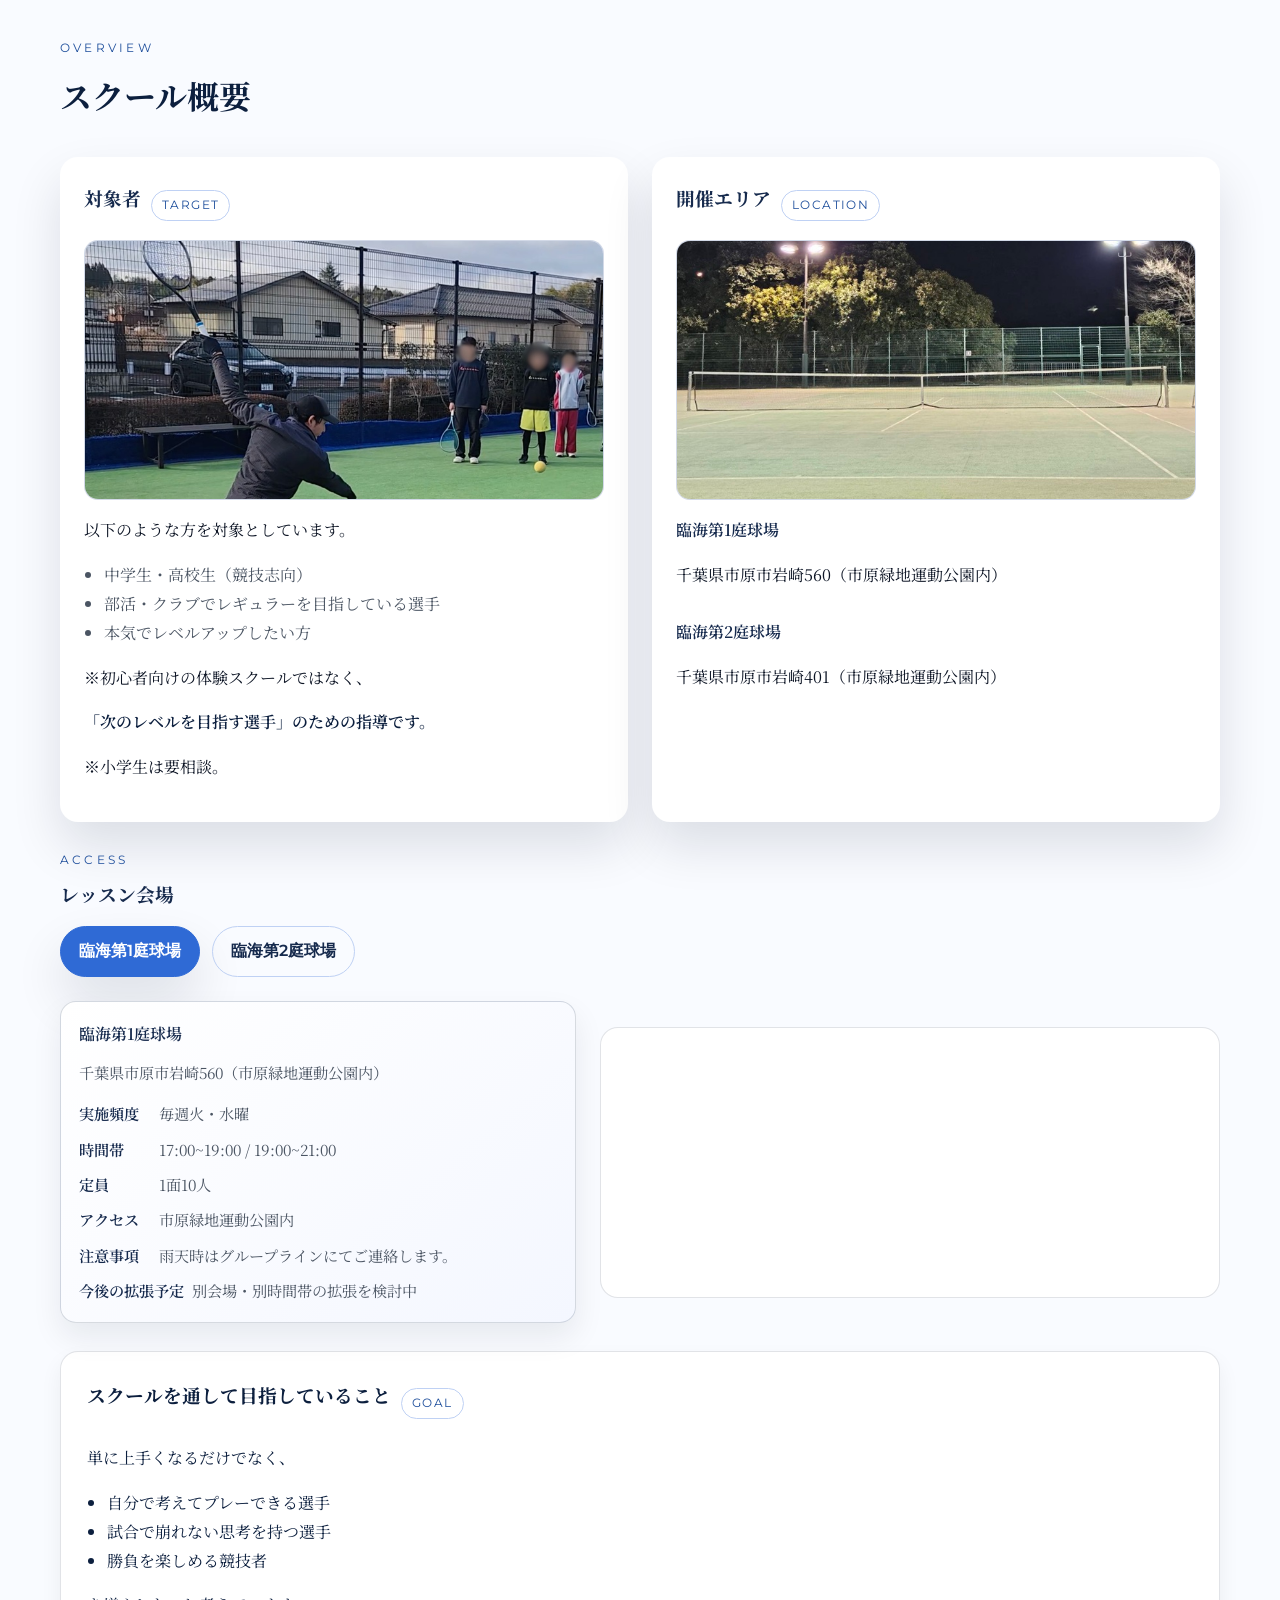
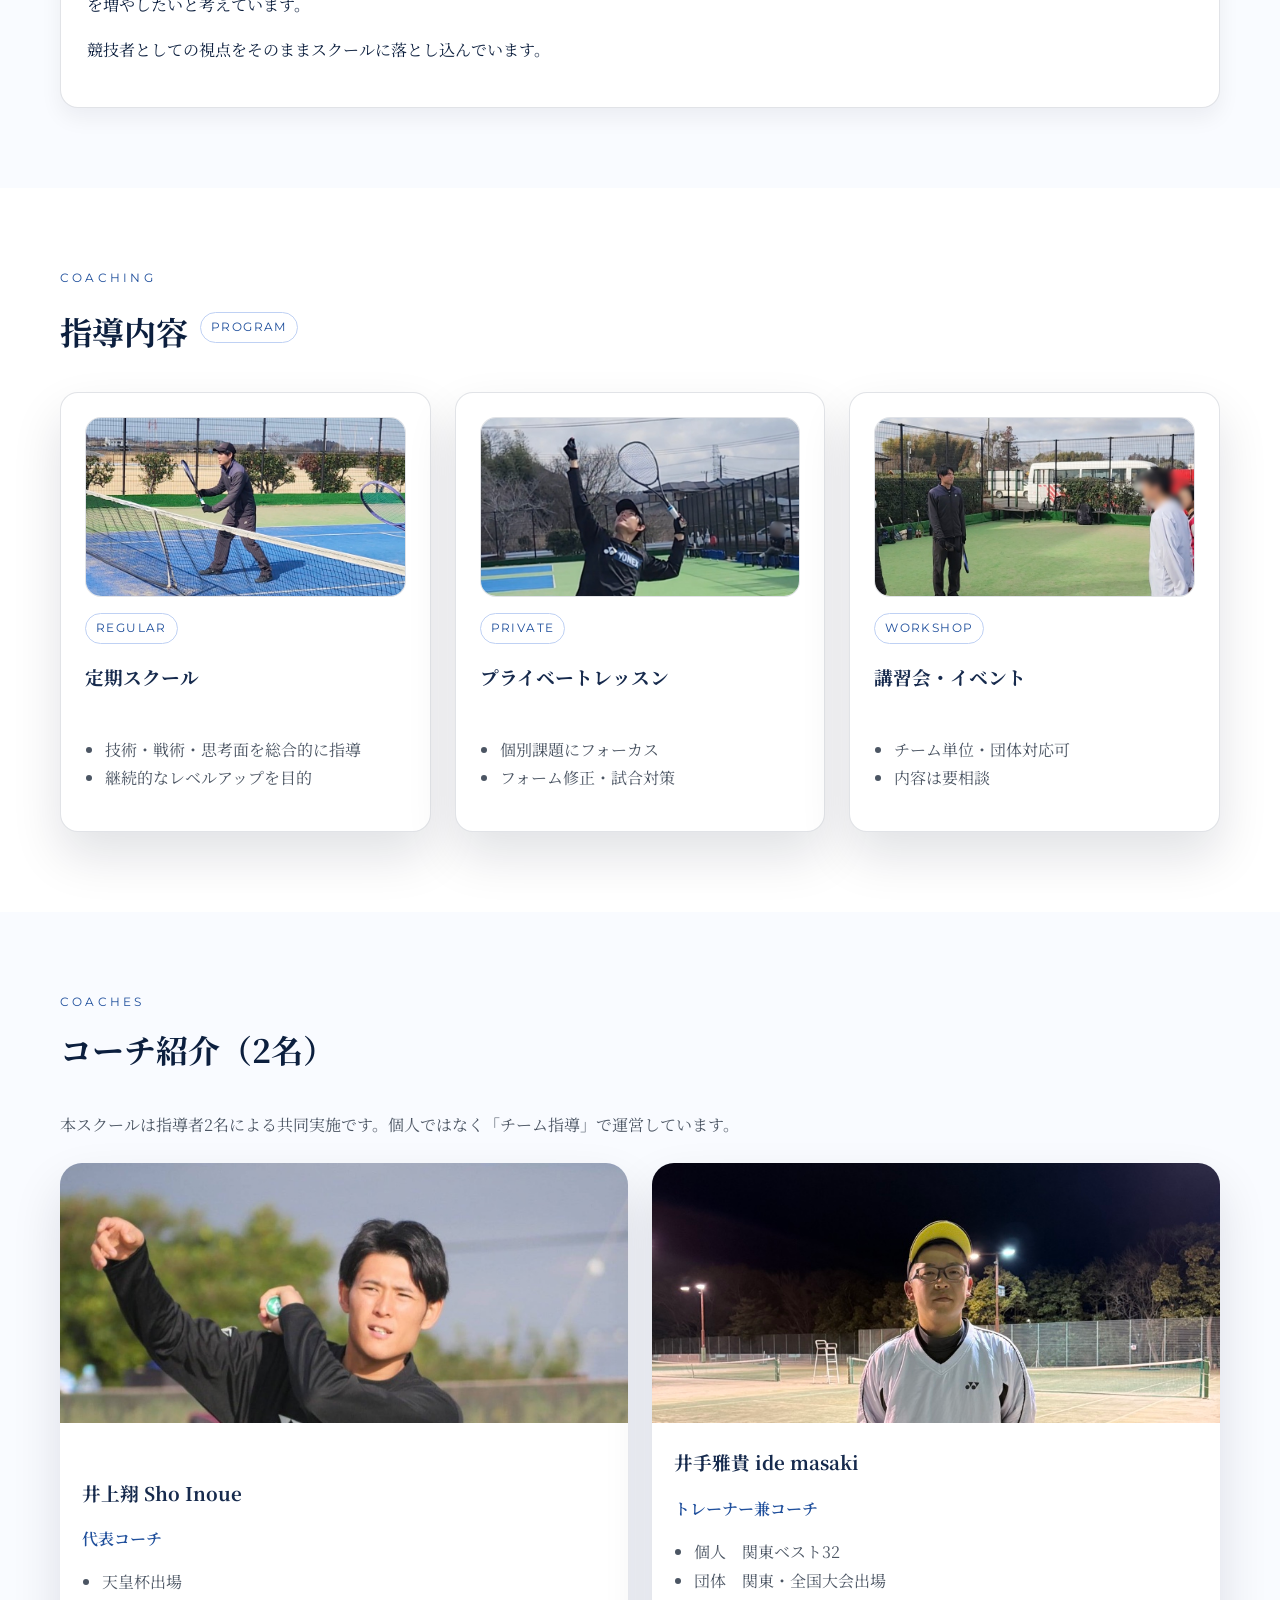
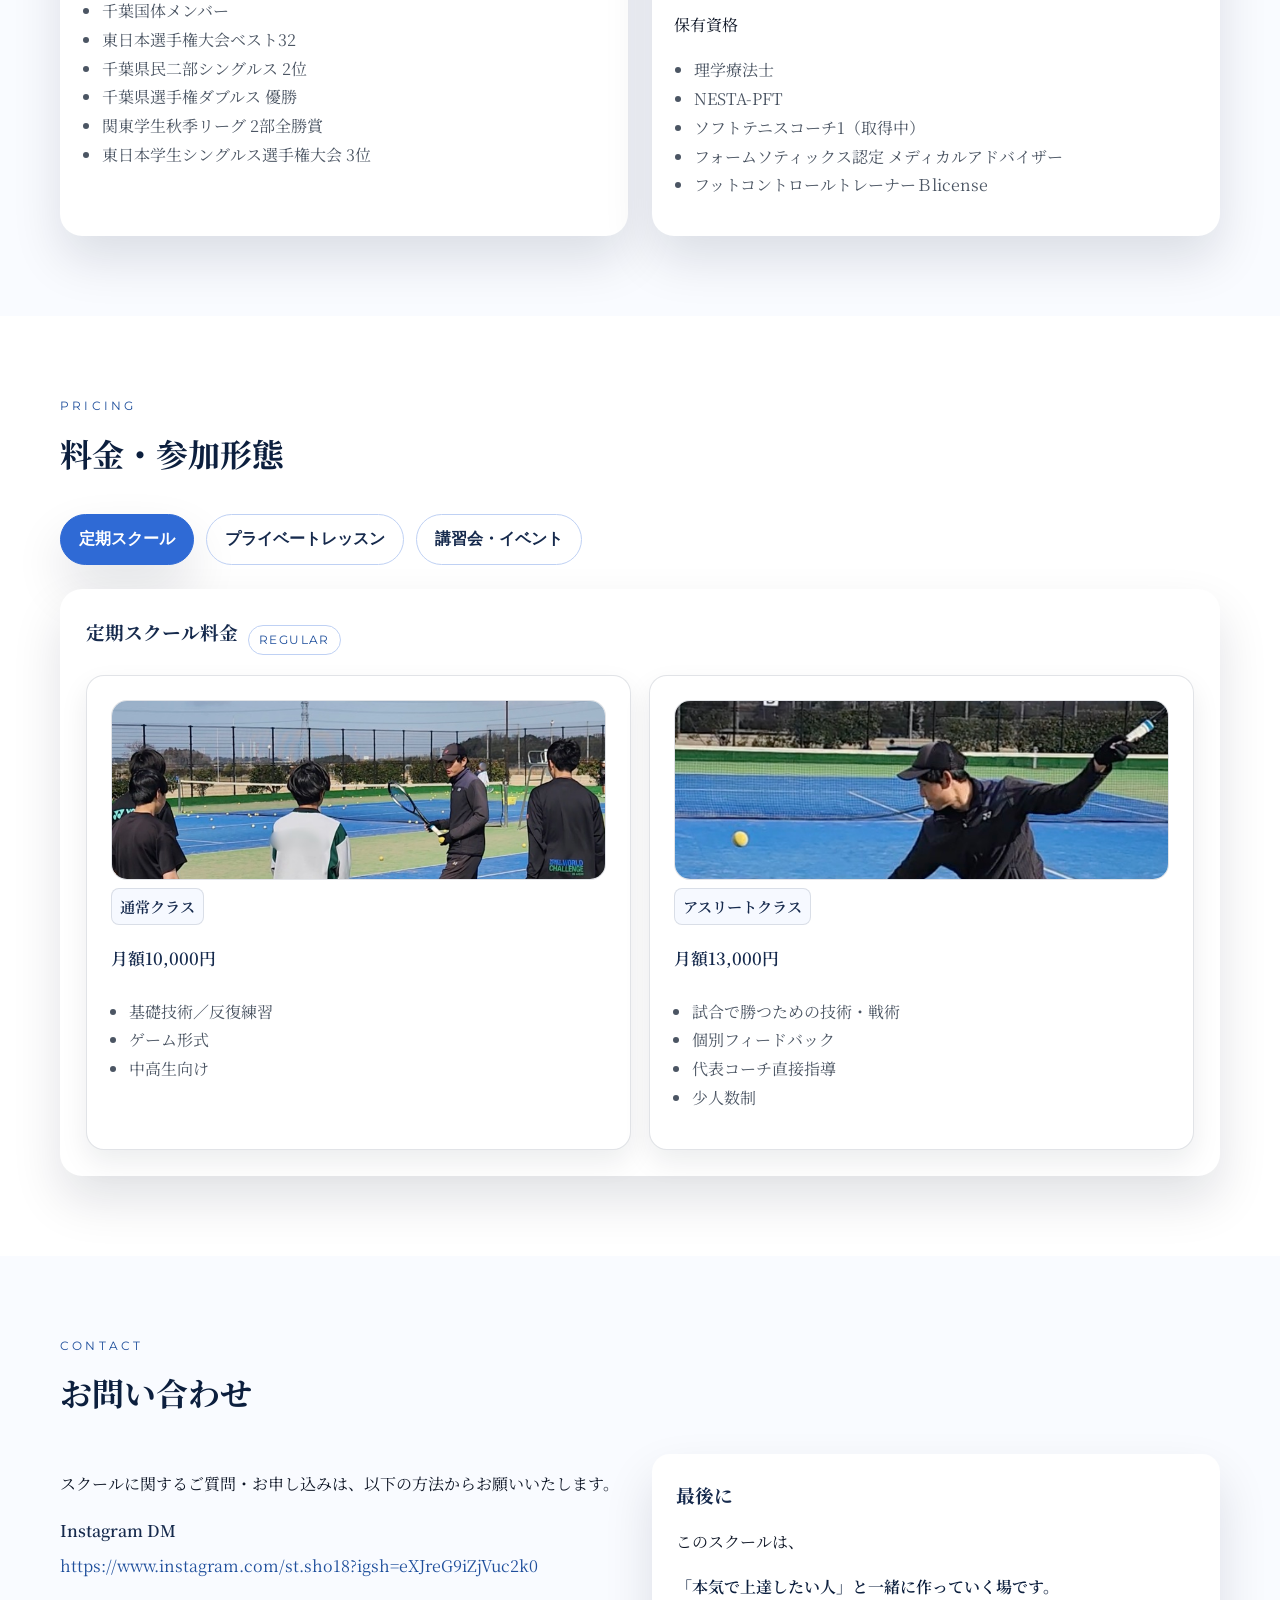
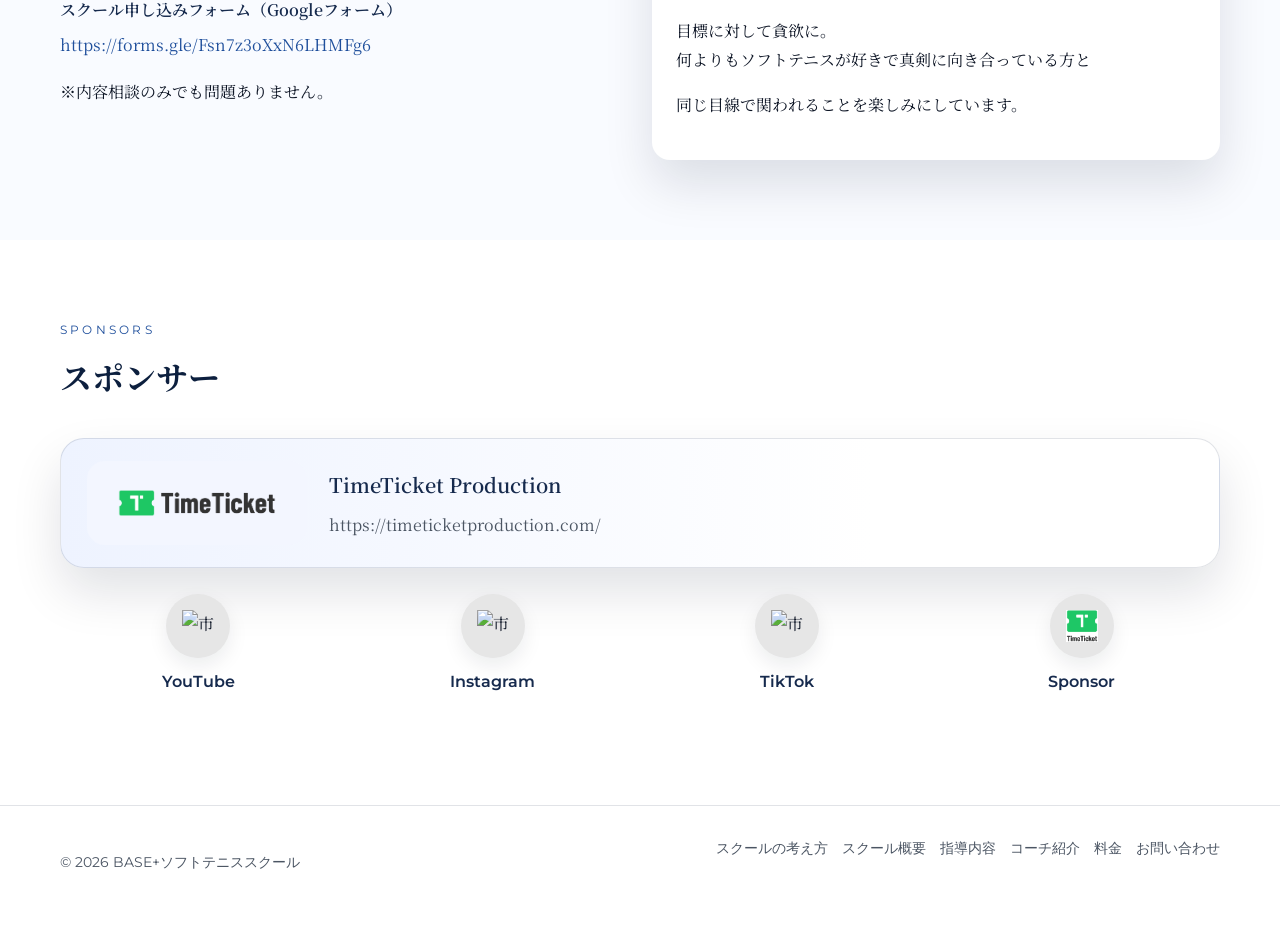
==== commit ff71e6c1: "Add files via upload" ====
--- a/index.html
+++ b/index.html
@@ -4,8 +4,50 @@
     <meta charset="utf-8" />
     <meta name="viewport" content="width=device-width, initial-scale=1, viewport-fit=cover" />
     <meta name="format-detection" content="telephone=no" />
-    <title>BASE+ソフトテニススクール | 公式ホームページ</title>
+    <title>市原市・五井のソフトテニススクール｜試合で勝つ少人数指導｜BASE+</title>
+    <meta
+      name="description"
+      content="市原市・五井エリアのソフトテニススクール。試合で勝てない中高生向けに少人数指導で上達をサポート。体験レッスン受付中。"
+    />
+    <link rel="canonical" href="https://kakeru-s.github.io/BASEplus/" />
+    <meta name="robots" content="index, follow" />
+    <meta property="og:title" content="市原市・五井のソフトテニススクール｜BASE+" />
+    <meta
+      property="og:description"
+      content="市原市・五井でソフトテニスを本気で上達したい方へ。試合で勝つための実践指導。"
+    />
+    <meta property="og:type" content="website" />
+    <meta property="og:url" content="https://kakeru-s.github.io/BASEplus/" />
+    <meta property="og:image" content="https://kakeru-s.github.io/BASEplus/ogp.jpg" />
+    <meta name="twitter:card" content="summary_large_image" />
+    <meta name="twitter:title" content="市原市・五井のソフトテニススクール｜BASE+" />
+    <meta
+      name="twitter:description"
+      content="市原市・五井でソフトテニスを本気で上達したい方へ。試合で勝つための指導。"
+    />
+    <meta name="twitter:image" content="https://kakeru-s.github.io/BASEplus/ogp.jpg" />
     <link rel="stylesheet" href="style.css" />
+    <script type="application/ld+json">
+      {
+        "@context": "https://schema.org",
+        "@type": "SportsActivityLocation",
+        "name": "BASE+ソフトテニススクール",
+        "address": {
+          "@type": "PostalAddress",
+          "addressLocality": "市原市",
+          "addressRegion": "千葉県",
+          "addressCountry": "JP"
+        },
+        "areaServed": ["市原市", "五井"],
+        "sport": "Soft Tennis",
+        "description": "市原市・五井エリアで中高生向けに試合で勝つためのソフトテニス指導を行うスクール",
+        "offers": {
+          "@type": "Offer",
+          "name": "体験レッスン",
+          "availability": "https://schema.org/InStock"
+        }
+      }
+    </script>
   </head>
   <body>
     <header class="site-header">
@@ -39,13 +81,17 @@
             <p class="hero-eyebrow">OFFICIAL PROGRAM</p>
             <p class="hero-english">BE PROFESSIONAL</p>
             <p class="hero-english-sub">BASE+ SOFTTENNIS SCHOOL</p>
-            <h1>心技体を整え、力を発揮できる自分をつくるスクール</h1>
+            <h1>市原市・五井のソフトテニススクール｜試合で勝つための指導</h1>
+            <p>
+              市原市・五井でソフトテニススクールをお探しの方へ。
+              試合で勝てない中高生に向けた少人数指導で上達をサポートします。
+            </p>
             <p class="hero-lead">
               BASE+ソフトテニススクールは、個人ではなく「チーム指導」として
               指導者2名による共同実施で運営しています。
             </p>
             <div class="hero-actions">
-              <a class="button" href="#contact">お問い合わせ</a>
+              <a class="button" href="#contact">体験レッスンで実力を試す</a>
               <a class="button button-ghost" href="#pricing">料金を見る</a>
             </div>
           </div>
@@ -99,7 +145,7 @@
                 <span class="badge">Target</span>
               </div>
               <div class="block-photo">
-                <img src="images/対象者フォア.jpg" alt="対象者のイメージ" />
+                <img src="images/対象者フォア.jpg" alt="市原市・五井のソフトテニススクール対象者イメージ" />
               </div>
               <p>以下のような方を対象としています。</p>
               <ul class="dot-list">
@@ -117,7 +163,7 @@
                 <span class="badge">Location</span>
               </div>
               <div class="block-photo">
-                <img src="images/テニスコート.jpg" alt="開催エリア" />
+                <img src="images/テニスコート.jpg" alt="市原市のソフトテニス開催エリア（五井周辺）" />
               </div>
               <ul class="address-list">
                 <li>
@@ -222,7 +268,7 @@
           <div class="coaching-grid">
             <article class="card coaching-card">
               <div class="card-photo">
-                <img src="images/定期スクール.jpg" alt="定期スクールの様子" />
+                <img src="images/定期スクール.jpg" alt="市原市五井のソフトテニス定期スクール風景" />
               </div>
               <span class="badge">Regular</span>
               <h3>定期スクール</h3>
@@ -233,7 +279,11 @@
             </article>
             <article class="card coaching-card">
               <div class="card-photo">
-                <img class="image-bottom" src="images/プライベートレッスン.jpg" alt="プライベートレッスンの様子" />
+                <img
+                  class="image-bottom"
+                  src="images/プライベートレッスン.jpg"
+                  alt="市原市五井のソフトテニス個別プライベートレッスン"
+                />
               </div>
               <span class="badge">Private</span>
               <h3>プライベートレッスン</h3>
@@ -244,7 +294,7 @@
             </article>
             <article class="card coaching-card">
               <div class="card-photo placeholder">
-                <img src="images/講習会・イベントOP画像.jpg" alt="講習会・イベントの様子" />
+                <img src="images/講習会・イベントOP画像.jpg" alt="市原市のソフトテニス講習会・イベント風景" />
               </div>
               <span class="badge">Workshop</span>
               <h3>講習会・イベント</h3>
@@ -267,7 +317,7 @@
           <div class="coach-grid">
             <article class="coach-card">
               <div class="coach-photo">
-                <img src="images/28841_0.jpg" alt="代表コーチ 井上翔 Sho Inoue" />
+                <img src="images/28841_0.jpg" alt="市原市五井の代表コーチ 井上翔 Sho Inoue" />
               </div>
               <div class="coach-body">
                 <h3>井上翔 Sho Inoue</h3>
@@ -285,7 +335,7 @@
             </article>
             <article class="coach-card">
               <div class="coach-photo">
-                <img class="image-coach-ide" src="images/井手コーチ.jpg" alt="コーチ 井手雅貴 ide masaki" />
+                <img class="image-coach-ide" src="images/井手コーチ.jpg" alt="市原市五井のコーチ 井手雅貴 ide masaki" />
               </div>
               <div class="coach-body">
                 <h3>井手雅貴 ide masaki</h3>
@@ -333,7 +383,7 @@
                   <div class="price-cards">
                     <article class="card">
                       <div class="card-photo">
-                        <img src="images/通常クラス.jpg" alt="通常クラスの様子" />
+                        <img src="images/通常クラス.jpg" alt="市原市五井の通常クラス練習風景" />
                       </div>
                       <h3 class="price-label">通常クラス</h3>
                       <p class="price-title">月額10,000円</p>
@@ -345,7 +395,7 @@
                     </article>
                     <article class="card">
                       <div class="card-photo">
-                        <img class="image-athlete" src="images/アスリートクラス.jpg" alt="アスリートクラスの様子" />
+                        <img class="image-athlete" src="images/アスリートクラス.jpg" alt="市原市五井のアスリートクラス指導風景" />
                       </div>
                       <h3 class="price-label">アスリートクラス</h3>
                       <p class="price-title">月額13,000円</p>
@@ -368,7 +418,7 @@
                   <div class="price-cards">
                     <article class="card">
                       <div class="card-photo">
-                        <img src="images/マンツーマンレッスン.jpg" alt="マンツーマンレッスンの様子" />
+                        <img src="images/マンツーマンレッスン.jpg" alt="市原市五井のマンツーマンレッスン風景" />
                       </div>
                       <h3 class="price-label">マンツーマンレッスン</h3>
                       <p class="price-title">16,000円（税込）</p>
@@ -388,7 +438,7 @@
                     </article>
                     <article class="card">
                       <div class="card-photo">
-                        <img src="images/ペアレッスン.jpg" alt="ペアレッスンの様子" />
+                        <img src="images/ペアレッスン.jpg" alt="市原市五井のペアレッスン指導風景" />
                       </div>
                       <h3 class="price-label">ペアレッスン（2〜4人）</h3>
                       <p class="price-title">24,000円（税込）</p>
@@ -408,7 +458,7 @@
                     </article>
                     <article class="card">
                       <div class="card-photo">
-                        <img src="images/グループレッスン.jpg" alt="グループレッスンの様子" />
+                        <img src="images/グループレッスン.jpg" alt="市原市五井のグループレッスン風景" />
                       </div>
                       <h3 class="price-label">グループレッスン（4〜6人）</h3>
                       <p class="price-title">40,000円（税込）</p>
@@ -438,7 +488,7 @@
                   <div class="price-cards">
                     <article class="card">
                       <div class="card-photo">
-                        <img class="image-zoom" src="images/講習会・イベントOP画像.jpg" alt="通常講習会の様子" />
+                        <img class="image-zoom" src="images/講習会・イベントOP画像.jpg" alt="市原市五井の通常講習会風景" />
                       </div>
                       <h3 class="price-label">通常講習会</h3>
                       <p class="price-title">44,000円（税込）</p>
@@ -458,7 +508,7 @@
                     </article>
                     <article class="card">
                       <div class="card-photo">
-                        <img src="images/戦術特化講習会.jpg" alt="戦術特化講習会の様子" />
+                        <img src="images/戦術特化講習会.jpg" alt="市原市五井の戦術特化講習会風景" />
                       </div>
                       <h3 class="price-label">戦術特化講習会</h3>
                       <p class="price-title">55,000円（税込）</p>
@@ -529,7 +579,7 @@
         <div class="sponsor-grid sponsor-grid-featured">
           <a class="sponsor-banner" href="https://timeticketproduction.com/" target="_blank" rel="noopener">
             <div class="sponsor-logo">
-              <img src="images/time ticket様②.png" alt="TimeTicket Production ロゴ" />
+              <img src="images/time ticket様②.png" alt="市原市のスポンサー TimeTicket Production ロゴ" />
             </div>
             <div class="sponsor-meta">
               <p class="sponsor-name">TimeTicket Production</p>
@@ -540,25 +590,25 @@
         <div class="social-grid">
           <a class="social-item" href="https://www.youtube.com/@sho--9321" target="_blank" rel="noopener">
             <span class="social-icon">
-              <img src="images/youtube.png" alt="YouTube" />
+              <img src="images/youtube.png" alt="市原市五井のBASE+公式YouTube" />
             </span>
             <span class="social-name">YouTube</span>
           </a>
           <a class="social-item" href="https://www.instagram.com/st.sho18?igsh=eXJreG9iZjVuc2k0" target="_blank" rel="noopener">
             <span class="social-icon">
-              <img src="images/インスタグラム.png" alt="Instagram" />
+              <img src="images/インスタグラム.png" alt="市原市五井のBASE+公式Instagram" />
             </span>
             <span class="social-name">Instagram</span>
           </a>
           <a class="social-item" href="https://www.tiktok.com/@sho_o00?_r=1&_t=ZS-94knQArPnnh" target="_blank" rel="noopener">
             <span class="social-icon">
-              <img src="images/tiktok.png" alt="TikTok" />
+              <img src="images/tiktok.png" alt="市原市五井のBASE+公式TikTok" />
             </span>
             <span class="social-name">TikTok</span>
           </a>
           <a class="social-item" href="https://timeticketproduction.com/" target="_blank" rel="noopener">
             <span class="social-icon">
-              <img src="images/time ticket様①.jpg" alt="Sponsor" />
+              <img src="images/time ticket様①.jpg" alt="市原市のスポンサー TimeTicket Production" />
             </span>
             <span class="social-name">Sponsor</span>
           </a>
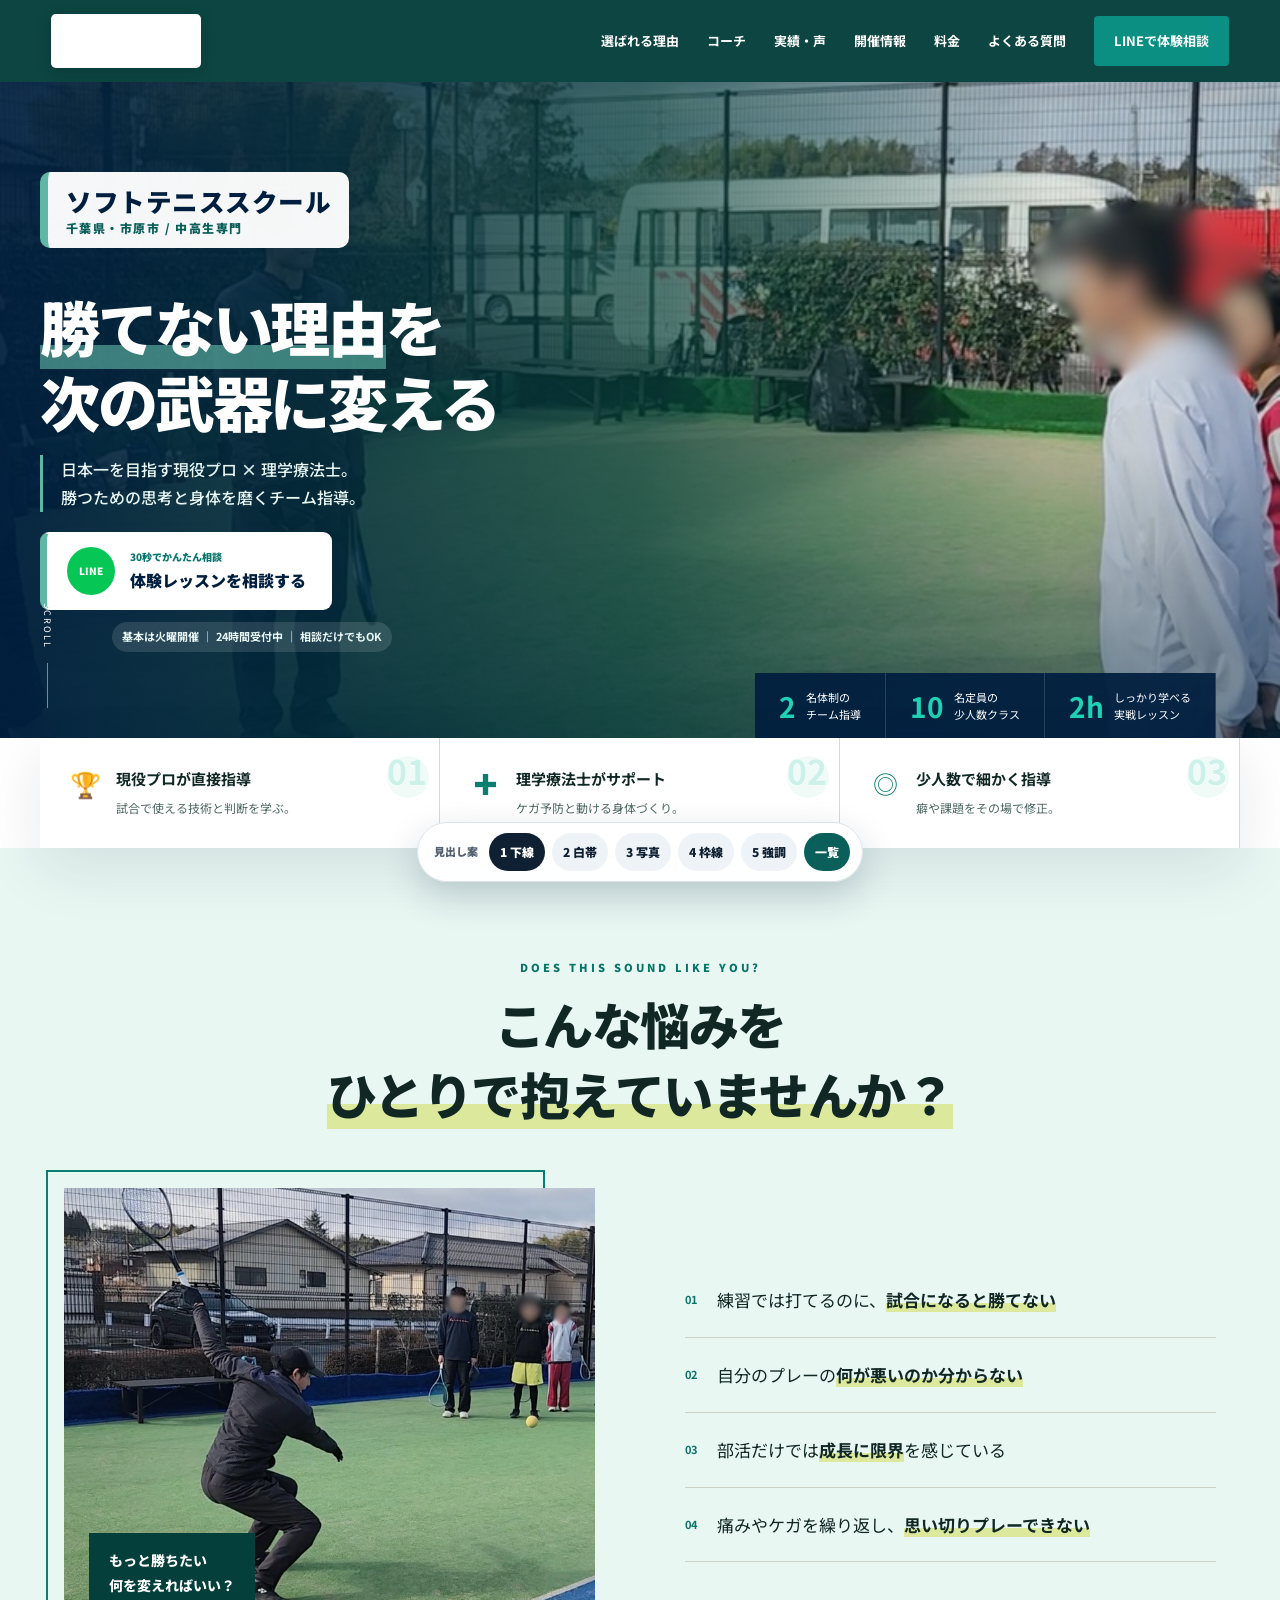
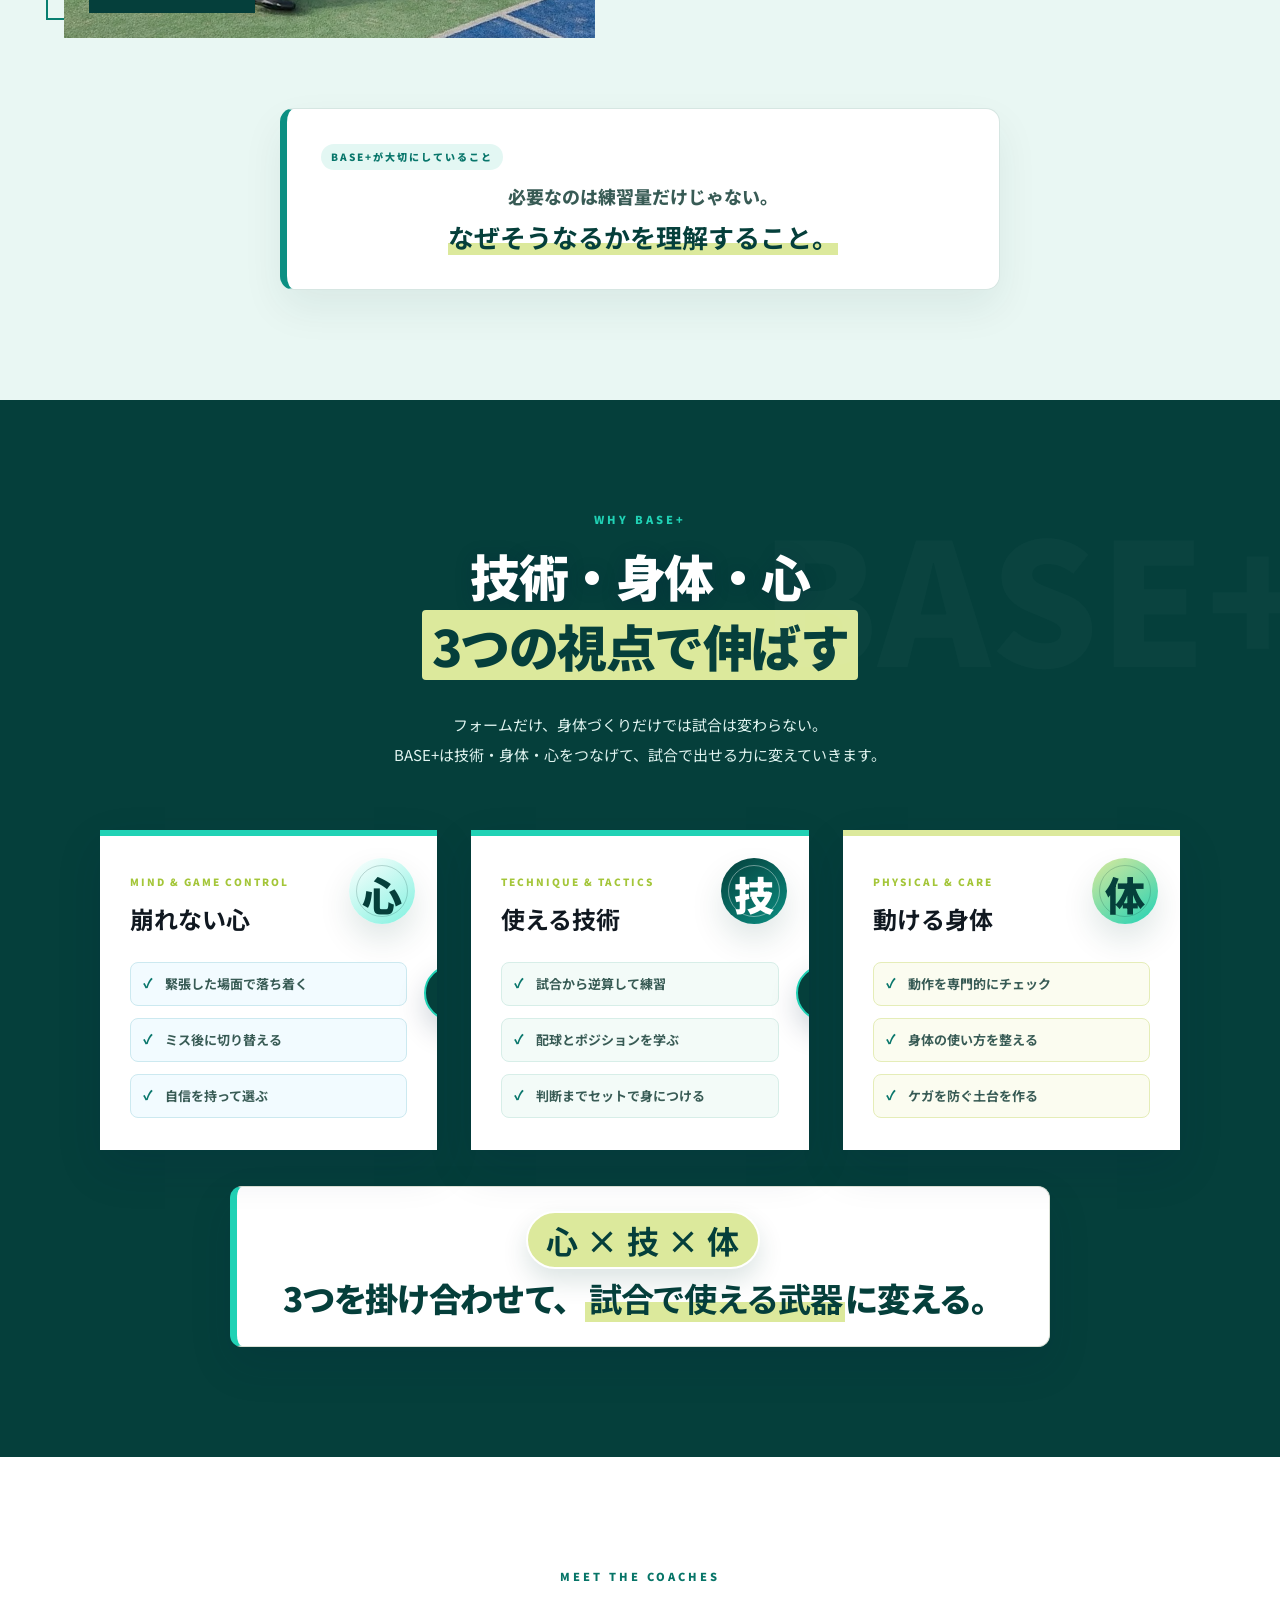
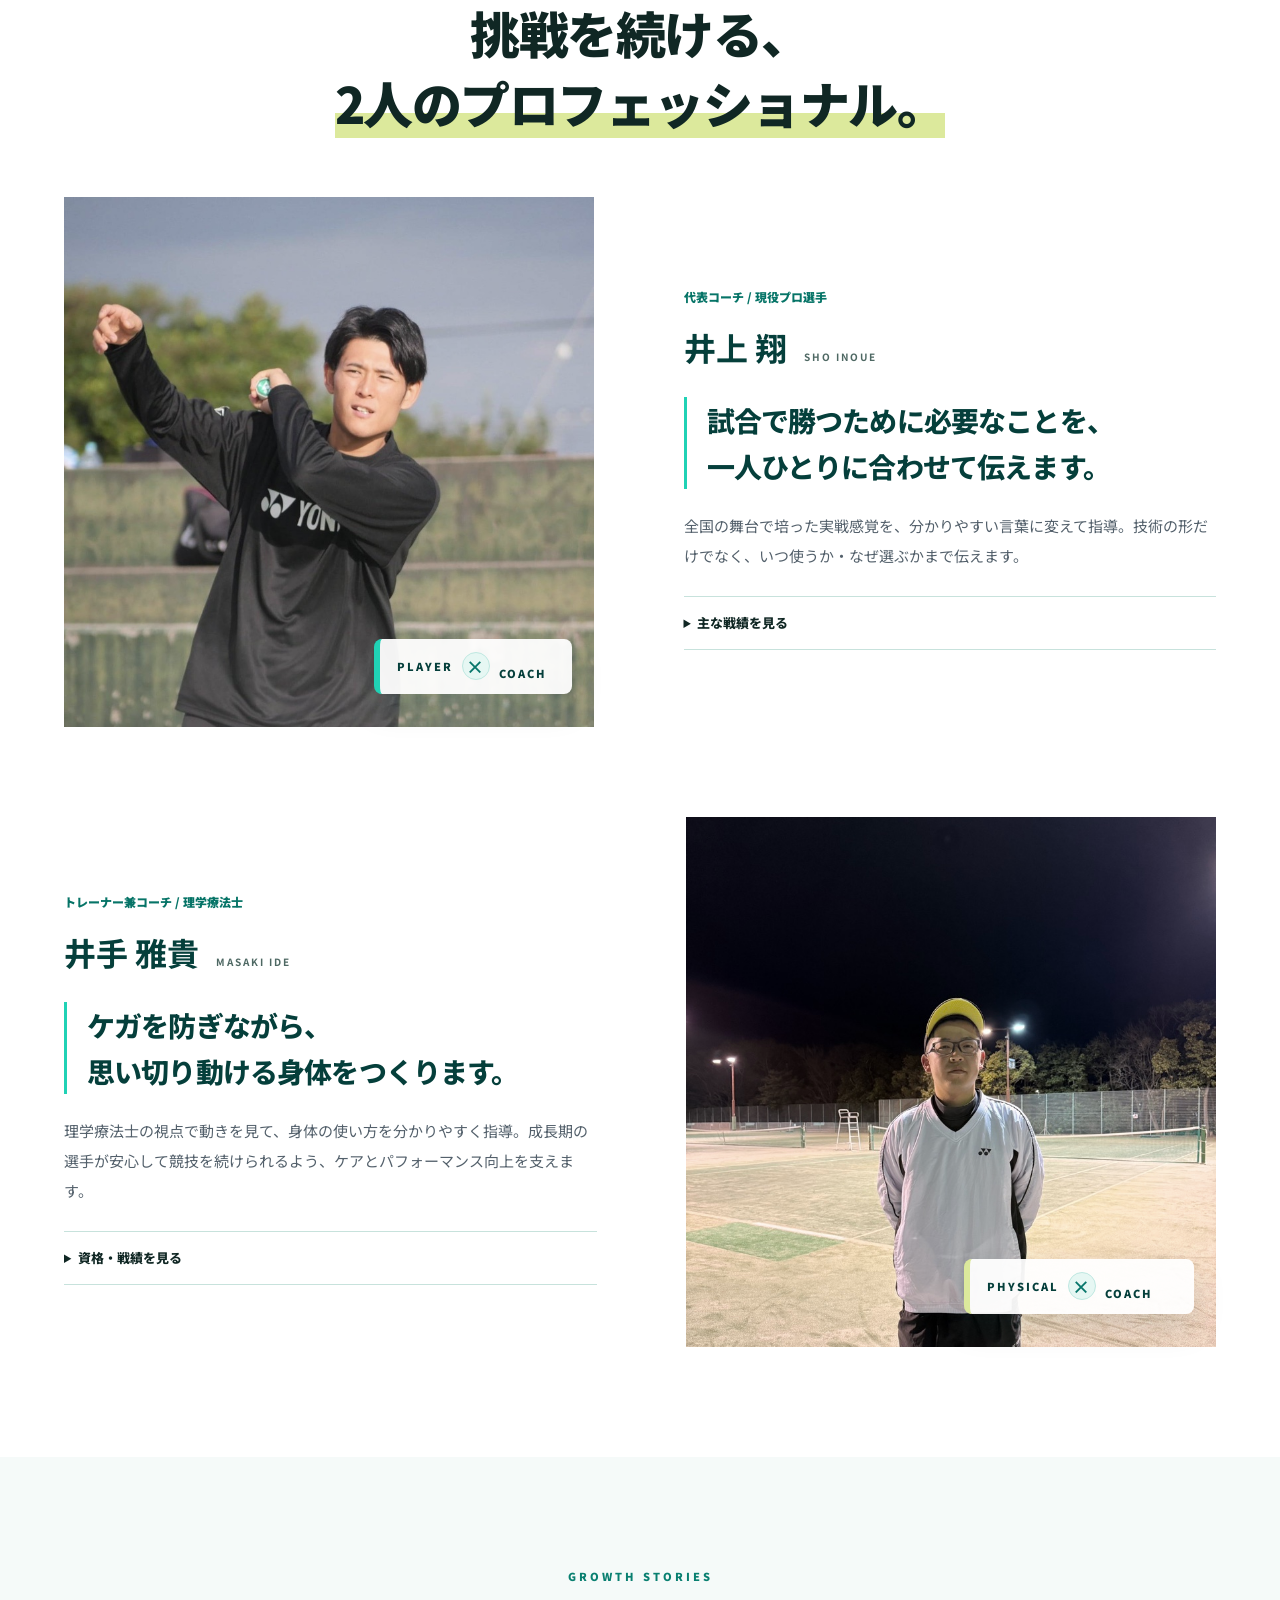
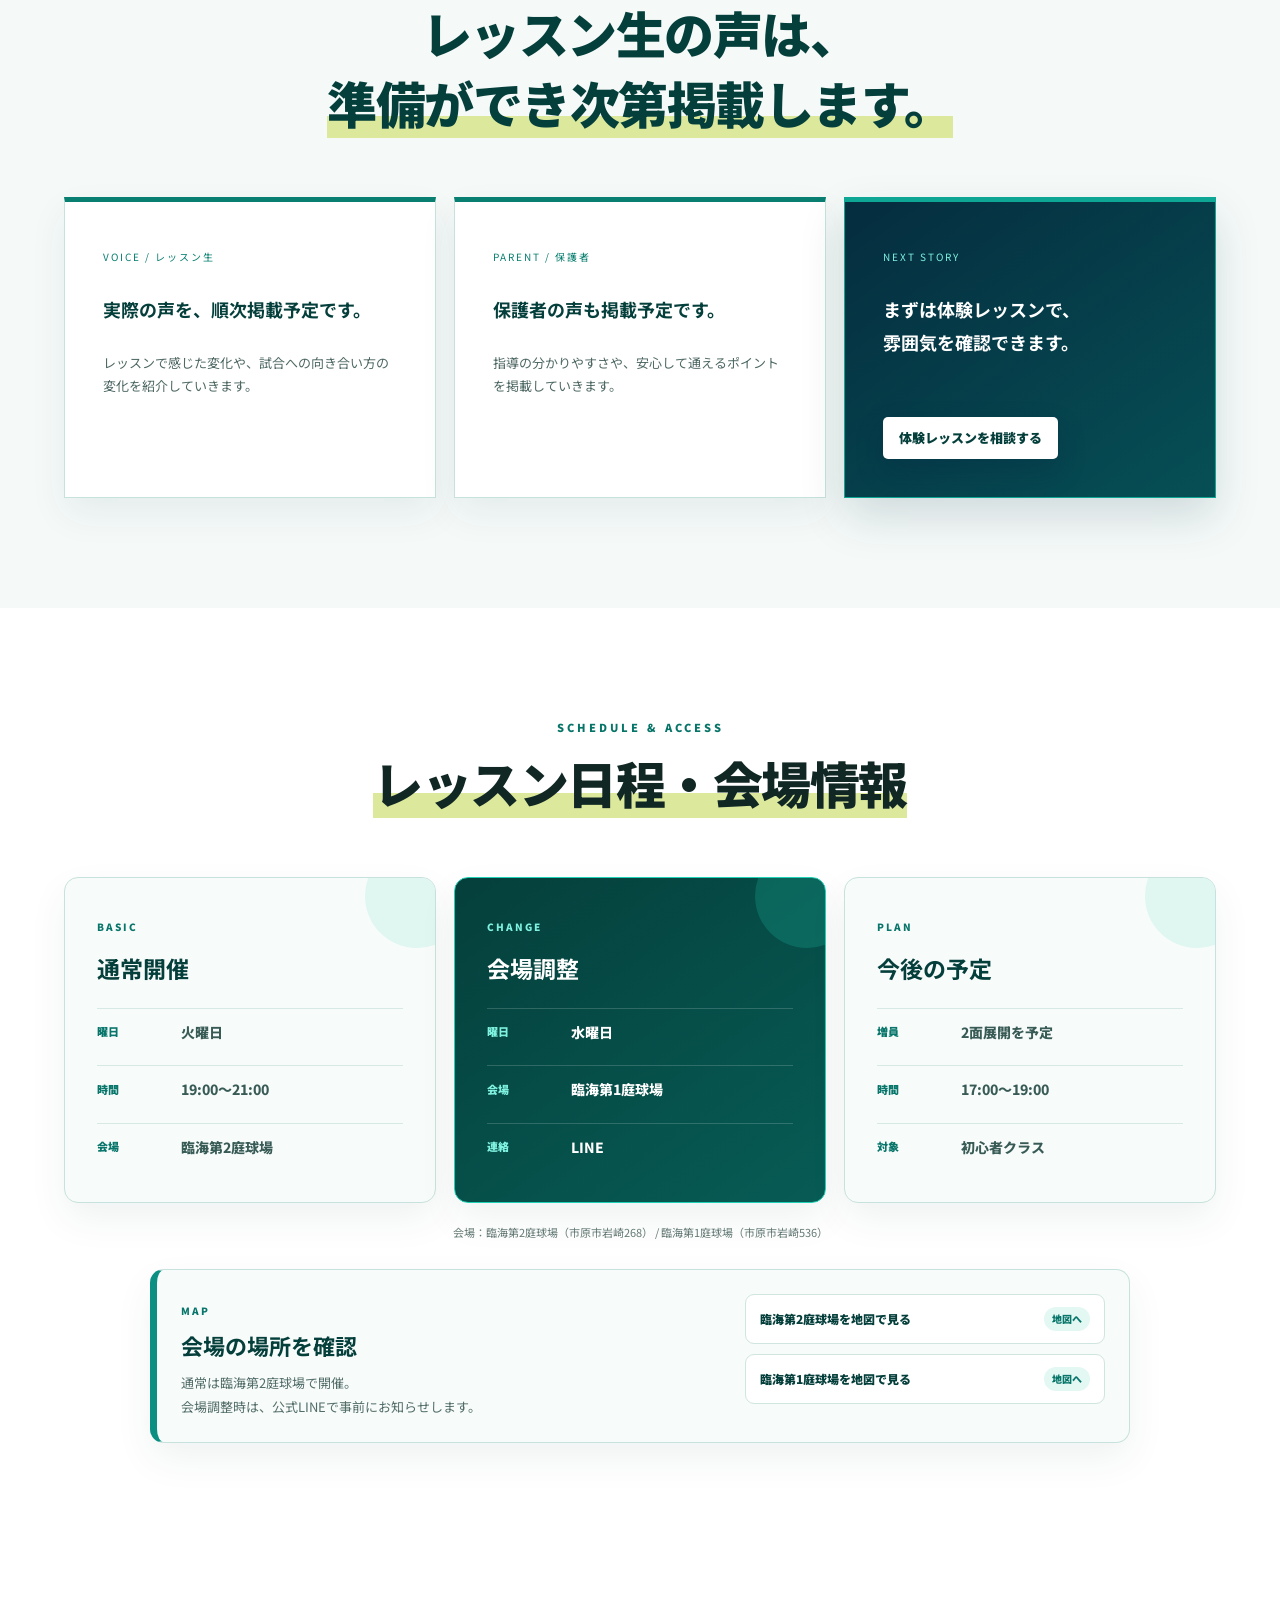
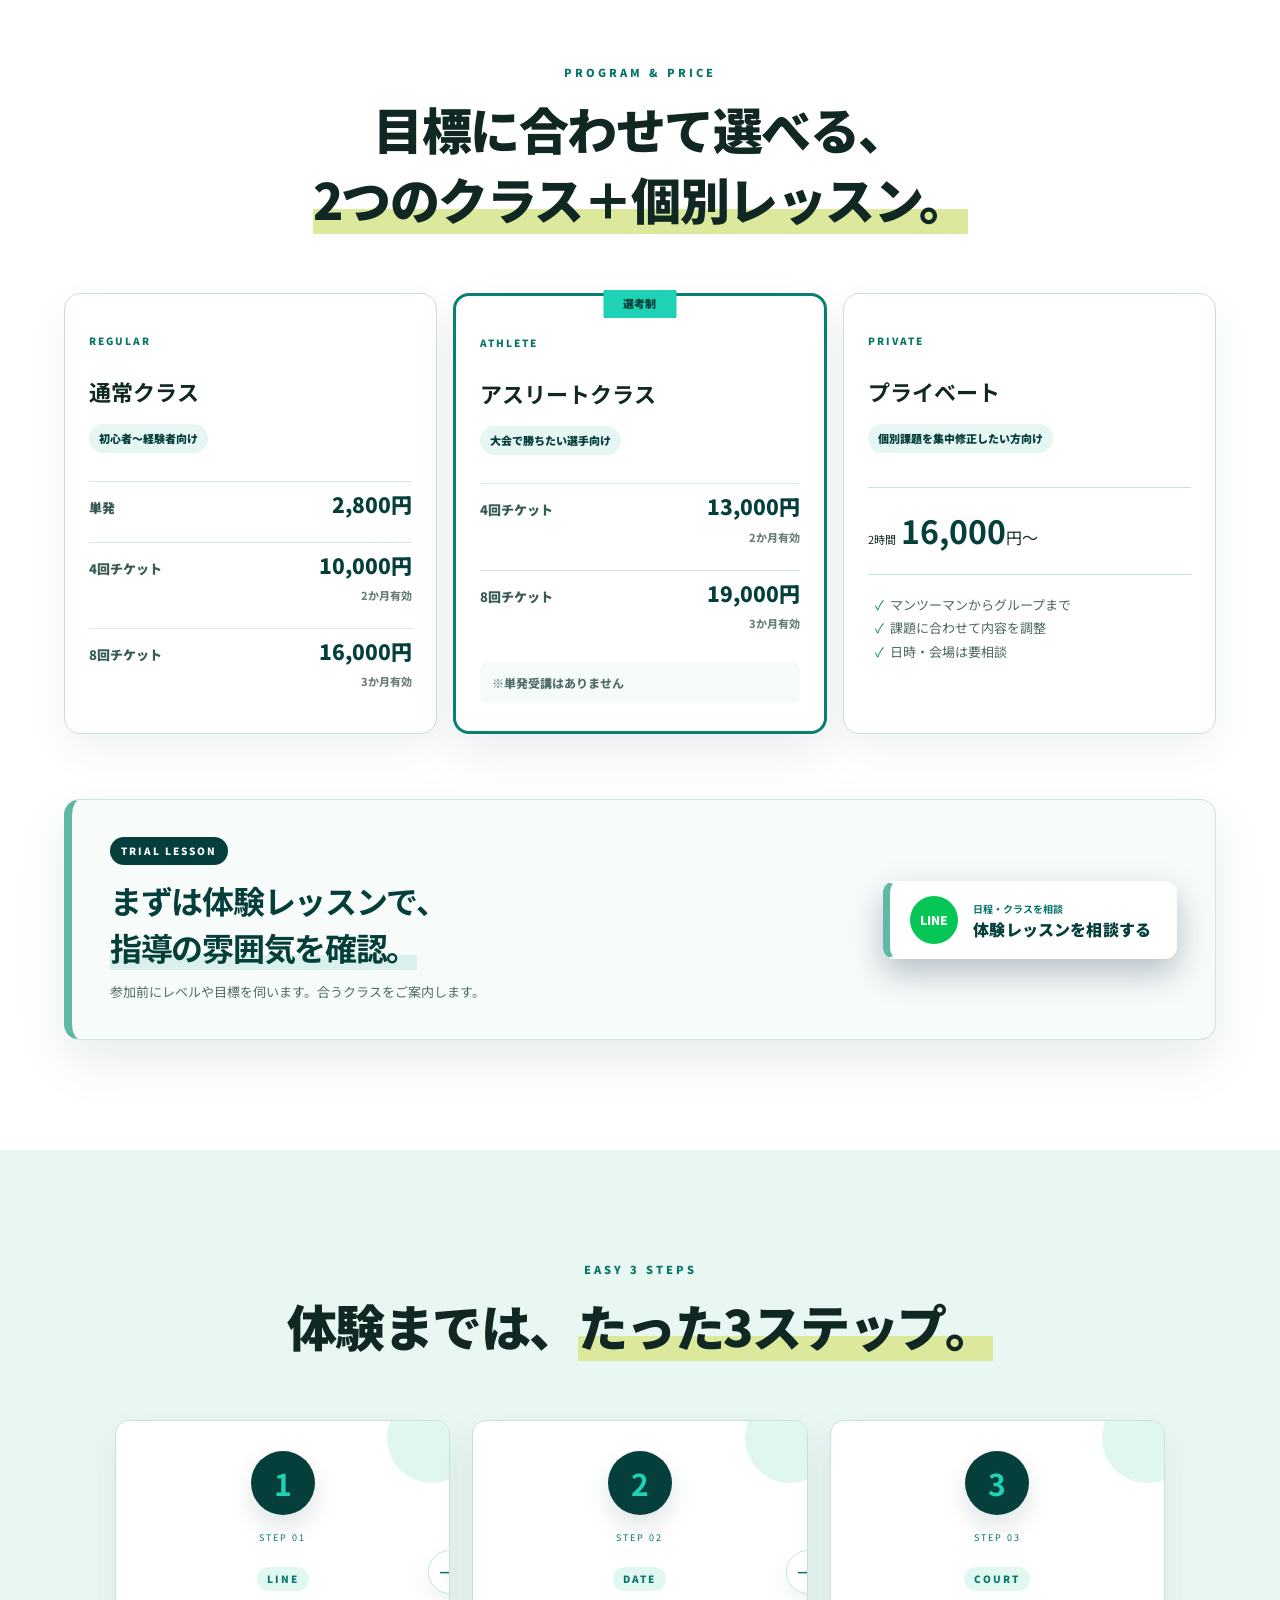
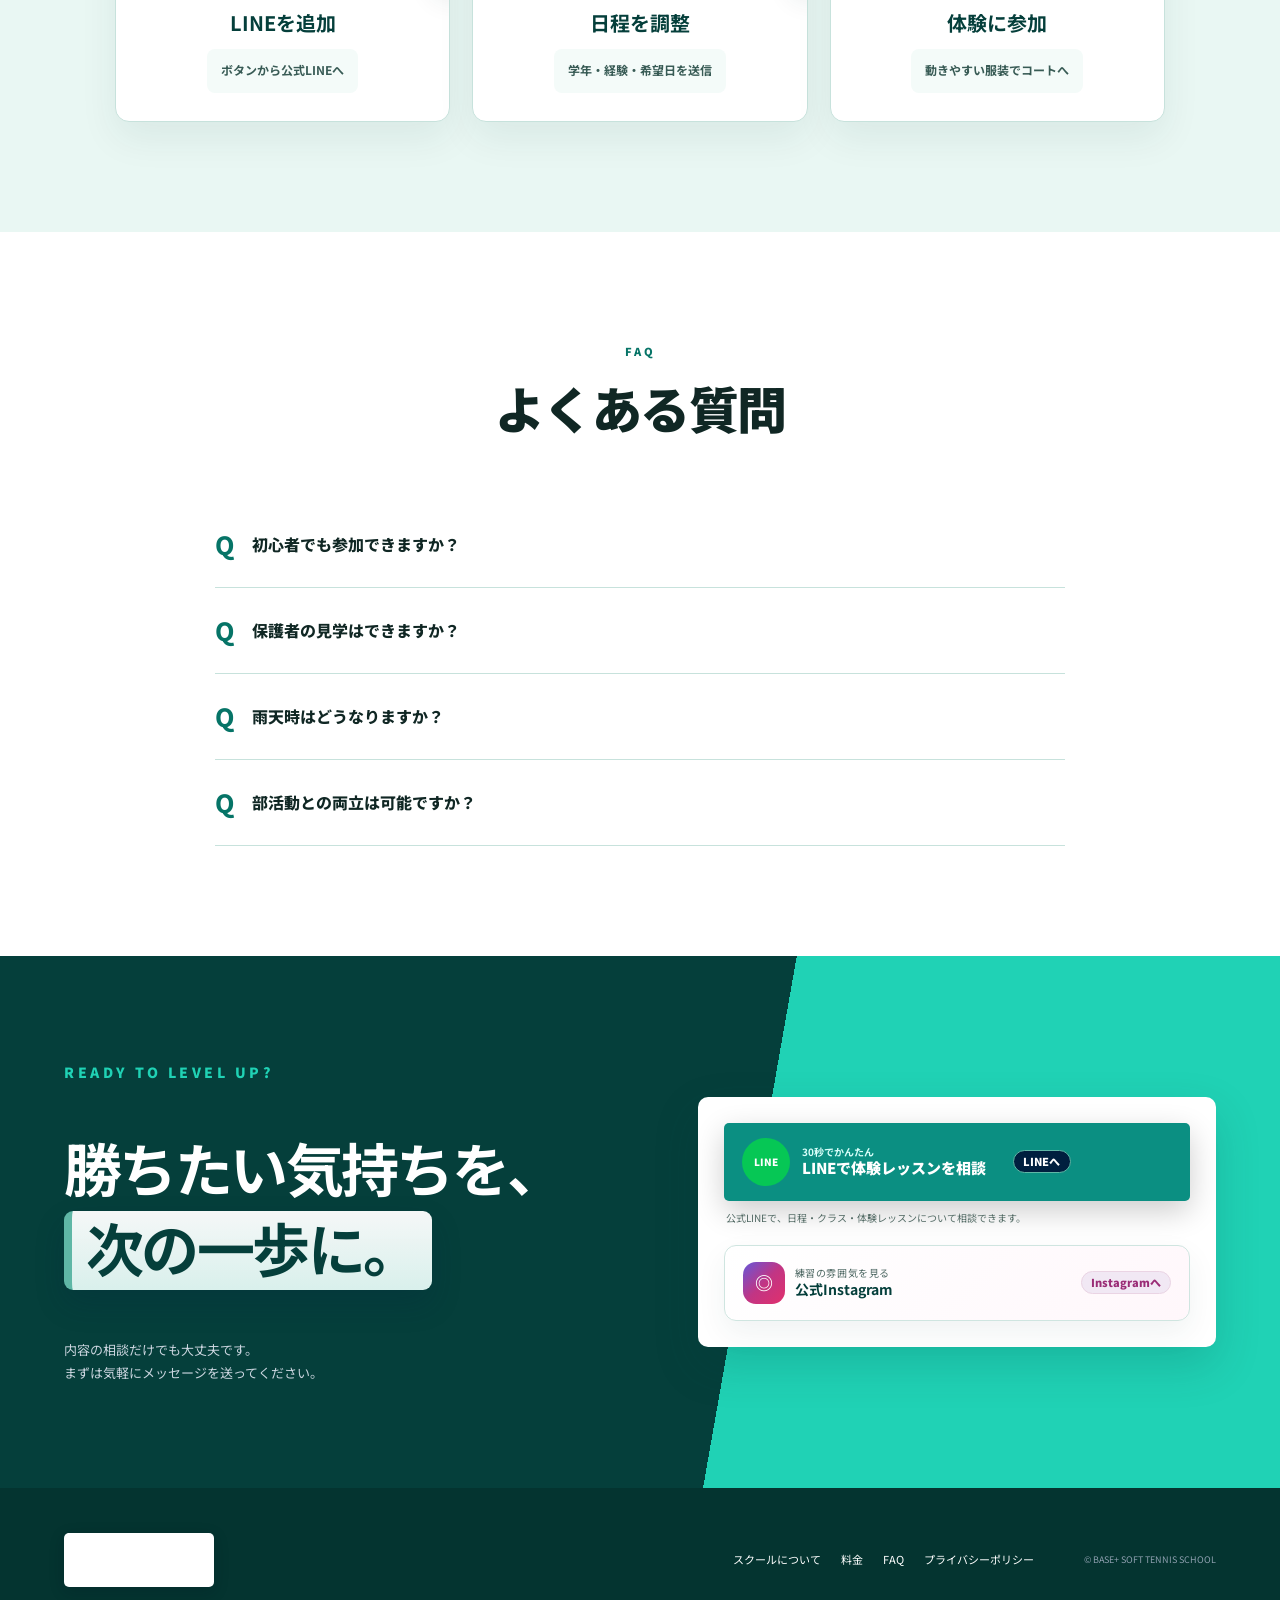
==== commit ff3a1368: "Add files via upload" ====
--- a/index.html
+++ b/index.html
@@ -1,657 +1,290 @@
 <!doctype html>
 <html lang="ja">
-  <head>
-    <meta charset="utf-8" />
-    <meta name="viewport" content="width=device-width, initial-scale=1, viewport-fit=cover" />
-    <meta name="format-detection" content="telephone=no" />
-    <title>市原市・五井のソフトテニススクール｜試合で勝つ少人数指導｜BASE+</title>
-    <meta
-      name="description"
-      content="市原市・五井エリアのソフトテニススクール。試合で勝てない中高生向けに少人数指導で上達をサポート。体験レッスン受付中。"
-    />
-    <link rel="canonical" href="https://kakeru-s.github.io/BASEplus/" />
-    <meta name="robots" content="index, follow" />
-    <meta property="og:title" content="市原市・五井のソフトテニススクール｜BASE+" />
-    <meta
-      property="og:description"
-      content="市原市・五井でソフトテニスを本気で上達したい方へ。試合で勝つための実践指導。"
-    />
-    <meta property="og:type" content="website" />
-    <meta property="og:url" content="https://kakeru-s.github.io/BASEplus/" />
-    <meta property="og:image" content="https://kakeru-s.github.io/BASEplus/ogp.jpg" />
-    <meta name="twitter:card" content="summary_large_image" />
-    <meta name="twitter:title" content="市原市・五井のソフトテニススクール｜BASE+" />
-    <meta
-      name="twitter:description"
-      content="市原市・五井でソフトテニスを本気で上達したい方へ。試合で勝つための指導。"
-    />
-    <meta name="twitter:image" content="https://kakeru-s.github.io/BASEplus/ogp.jpg" />
-    <link rel="stylesheet" href="style.css" />
-    <script type="application/ld+json">
-      {
-        "@context": "https://schema.org",
-        "@type": "SportsActivityLocation",
-        "name": "BASE+ソフトテニススクール",
-        "address": {
-          "@type": "PostalAddress",
-          "addressLocality": "市原市",
-          "addressRegion": "千葉県",
-          "addressCountry": "JP"
-        },
-        "areaServed": ["市原市", "五井"],
-        "sport": "Soft Tennis",
-        "description": "市原市・五井エリアで中高生向けに試合で勝つためのソフトテニス指導を行うスクール",
-        "offers": {
-          "@type": "Offer",
-          "name": "体験レッスン",
-          "availability": "https://schema.org/InStock"
-        }
-      }
-    </script>
-  </head>
-  <body>
-    <header class="site-header">
-      <div class="container header-inner">
-        <div class="brand">
-          <p class="brand-name">BASE+ソフトテニススクール</p>
-          <p class="brand-sub">育成・指導プロジェクト</p>
-        </div>
-        <nav class="nav">
-          <a href="#concept">スクールの考え方</a>
-          <a href="#overview">スクール概要</a>
-          <a href="#coaching">指導内容</a>
-          <a href="#coaches">コーチ紹介</a>
-          <a href="#pricing">料金・参加形態</a>
-          <a href="#contact">お問い合わせ</a>
-        </nav>
-      </div>
-    </header>
-
-    <main>
-      <section class="hero">
-        <div class="hero-bg" aria-hidden="true">
-          <div class="hero-slide"></div>
-          <div class="hero-slide"></div>
-          <div class="hero-slide"></div>
-          <div class="hero-slide"></div>
-          <div class="hero-slide"></div>
-        </div>
-        <div class="container hero-inner">
-          <div class="hero-text">
-            <p class="hero-eyebrow">OFFICIAL PROGRAM</p>
-            <p class="hero-english">BE PROFESSIONAL</p>
-            <p class="hero-english-sub">BASE+ SOFTTENNIS SCHOOL</p>
-            <h1>市原市・五井のソフトテニススクール｜試合で勝つための指導</h1>
-            <p>
-              市原市・五井でソフトテニススクールをお探しの方へ。
-              試合で勝てない中高生に向けた少人数指導で上達をサポートします。
-            </p>
-            <p class="hero-lead">
-              BASE+ソフトテニススクールは、個人ではなく「チーム指導」として
-              指導者2名による共同実施で運営しています。
-            </p>
-            <div class="hero-actions">
-              <a class="button" href="#contact">体験レッスンで実力を試す</a>
-              <a class="button button-ghost" href="#pricing">料金を見る</a>
-            </div>
-          </div>
-          <div class="hero-panel">
-            <div class="panel-item">
-              <p class="panel-label">競技</p>
-              <p class="panel-value">ソフトテニス</p>
-            </div>
-            <div class="panel-item">
-              <p class="panel-label">実施頻度</p>
-              <p class="panel-value">毎週火曜日 17:00~19:00 / 19:00~21:00</p>
-              <p class="panel-note">今後の拡張予定: 別会場・別時間帯の拡張を検討中</p>
-            </div>
-            <div class="panel-item">
-              <p class="panel-label">対象</p>
-              <p class="panel-value">中学生・高校生（小学生は要相談）</p>
-            </div>
-          </div>
-        </div>
-      </section>
-
-      <section id="concept" class="section">
-        <div class="container">
-          <div class="section-head">
-            <p class="section-eyebrow">Concept</p>
-            <h2>スクールの考え方</h2>
-          </div>
-          <div class="concept-wrap">
-            <article class="concept-card concept-single">
-              <h3>このスクールは</h3>
-              <p>プロとして競技の現場で培ってきた</p>
-              <p>試合で勝つための考え方と判断基準を伝えるスクールです。</p>
-              <p>ミスや試合で崩れる原因を感覚で終わらせず</p>
-              <p>試合で再現できる形に落とし込み</p>
-              <p class="emphasis">試合で機能するプレーを基準に指導します。</p>
-            </article>
-          </div>
-        </div>
-      </section>
-
-      <section id="overview" class="section section-alt">
-        <div class="container">
-          <div class="section-head">
-            <p class="section-eyebrow">Overview</p>
-            <h2>スクール概要</h2>
-          </div>
-          <div class="overview-grid">
-            <div class="overview-block">
-              <div class="block-head">
-                <h3>対象者</h3>
-                <span class="badge">Target</span>
-              </div>
-              <div class="block-photo">
-                <img src="images/対象者フォア.jpg" alt="市原市・五井のソフトテニススクール対象者イメージ" />
-              </div>
-              <p>以下のような方を対象としています。</p>
-              <ul class="dot-list">
-                <li>中学生・高校生（競技志向）</li>
-                <li>部活・クラブでレギュラーを目指している選手</li>
-                <li>本気でレベルアップしたい方</li>
-              </ul>
-              <p>※初心者向けの体験スクールではなく、</p>
-              <p class="emphasis">「次のレベルを目指す選手」のための指導です。</p>
-              <p>※小学生は要相談。</p>
-            </div>
-            <div class="overview-block">
-              <div class="block-head">
-                <h3>開催エリア</h3>
-                <span class="badge">Location</span>
-              </div>
-              <div class="block-photo">
-                <img src="images/テニスコート.jpg" alt="市原市のソフトテニス開催エリア（五井周辺）" />
-              </div>
-              <ul class="address-list">
-                <li>
-                  <p class="address-title">臨海第1庭球場</p>
-                  <p>千葉県市原市岩崎560（市原緑地運動公園内）</p>
-                </li>
-                <li>
-                  <p class="address-title">臨海第2庭球場</p>
-                  <p>千葉県市原市岩崎401（市原緑地運動公園内）</p>
-                </li>
-              </ul>
-            </div>
-          </div>
-
-          <div class="map-tabs">
-            <p class="section-eyebrow">Access</p>
-            <h3>レッスン会場</h3>
-            <input id="map-1" name="map-tab" type="radio" checked />
-            <input id="map-2" name="map-tab" type="radio" />
-            <div class="tab-buttons">
-              <label for="map-1">臨海第1庭球場</label>
-              <label for="map-2">臨海第2庭球場</label>
-            </div>
-            <div class="tab-panels">
-              <div class="tab-panel">
-                <div class="map-row">
-                  <div class="map-info">
-                    <p class="map-title">臨海第1庭球場</p>
-                    <p class="map-caption">千葉県市原市岩崎560（市原緑地運動公園内）</p>
-                    <ul class="map-notes">
-                      <li><span>実施頻度</span><span>毎週火・水曜</span></li>
-                      <li><span>時間帯</span><span>17:00~19:00 / 19:00~21:00</span></li>
-                      <li><span>定員</span><span>1面10人</span></li>
-                      <li><span>アクセス</span><span>市原緑地運動公園内</span></li>
-                      <li><span>注意事項</span><span>雨天時はグループラインにてご連絡します。</span></li>
-                      <li><span>今後の拡張予定</span><span>別会場・別時間帯の拡張を検討中</span></li>
-                    </ul>
-                  </div>
-                  <div class="map-frame">
-                    <iframe
-                      title="臨海第1庭球場"
-                      src="https://www.google.com/maps?q=%E5%8D%83%E8%91%89%E7%9C%8C%E5%B8%82%E5%8E%9F%E5%B8%82%E5%B2%A9%E5%B4%8E560&output=embed"
-                      loading="lazy"
-                      referrerpolicy="no-referrer-when-downgrade"
-                    ></iframe>
-                  </div>
-                </div>
-              </div>
-              <div class="tab-panel">
-                <div class="map-row">
-                  <div class="map-info">
-                    <p class="map-title">臨海第2庭球場</p>
-                    <p class="map-caption">千葉県市原市岩崎401（市原緑地運動公園内）</p>
-                    <ul class="map-notes">
-                      <li><span>実施頻度</span><span>毎週火・水曜</span></li>
-                      <li><span>時間帯</span><span>17:00~19:00 / 19:00~21:00</span></li>
-                      <li><span>定員</span><span>1面10人</span></li>
-                      <li><span>アクセス</span><span>市原緑地運動公園内</span></li>
-                      <li><span>注意事項</span><span>雨天時はグループラインにてご連絡します。</span></li>
-                      <li><span>今後の拡張予定</span><span>別会場・別時間帯の拡張を検討中</span></li>
-                    </ul>
-                  </div>
-                  <div class="map-frame">
-                    <iframe
-                      title="臨海第2庭球場"
-                      src="https://www.google.com/maps?q=%E5%8D%83%E8%91%89%E7%9C%8C%E5%B8%82%E5%8E%9F%E5%B8%82%E5%B2%A9%E5%B4%8E401&output=embed"
-                      loading="lazy"
-                      referrerpolicy="no-referrer-when-downgrade"
-                    ></iframe>
-                  </div>
-                </div>
-              </div>
-            </div>
-          </div>
-
-          <div class="goal-block">
-            <div class="block-head">
-              <h3>スクールを通して目指していること</h3>
-              <span class="badge">Goal</span>
-            </div>
-            <p>単に上手くなるだけでなく、</p>
-            <ul class="dot-list">
-              <li>自分で考えてプレーできる選手</li>
-              <li>試合で崩れない思考を持つ選手</li>
-              <li>勝負を楽しめる競技者</li>
-            </ul>
-            <p>を増やしたいと考えています。</p>
-            <p>競技者としての視点をそのままスクールに落とし込んでいます。</p>
-          </div>
-        </div>
-      </section>
-
-      <section id="coaching" class="section">
-        <div class="container">
-          <div class="section-head">
-            <p class="section-eyebrow">Coaching</p>
-            <div class="title-row">
-              <h2>指導内容</h2>
-              <span class="badge">Program</span>
-            </div>
-          </div>
-          <div class="coaching-grid">
-            <article class="card coaching-card">
-              <div class="card-photo">
-                <img src="images/定期スクール.jpg" alt="市原市五井のソフトテニス定期スクール風景" />
-              </div>
-              <span class="badge">Regular</span>
-              <h3>定期スクール</h3>
-              <ul class="dot-list">
-                <li>技術・戦術・思考面を総合的に指導</li>
-                <li>継続的なレベルアップを目的</li>
-              </ul>
-            </article>
-            <article class="card coaching-card">
-              <div class="card-photo">
-                <img
-                  class="image-bottom"
-                  src="images/プライベートレッスン.jpg"
-                  alt="市原市五井のソフトテニス個別プライベートレッスン"
-                />
-              </div>
-              <span class="badge">Private</span>
-              <h3>プライベートレッスン</h3>
-              <ul class="dot-list">
-                <li>個別課題にフォーカス</li>
-                <li>フォーム修正・試合対策</li>
-              </ul>
-            </article>
-            <article class="card coaching-card">
-              <div class="card-photo placeholder">
-                <img src="images/講習会・イベントOP画像.jpg" alt="市原市のソフトテニス講習会・イベント風景" />
-              </div>
-              <span class="badge">Workshop</span>
-              <h3>講習会・イベント</h3>
-              <ul class="dot-list">
-                <li>チーム単位・団体対応可</li>
-                <li>内容は要相談</li>
-              </ul>
-            </article>
-          </div>
-        </div>
-      </section>
-
-      <section id="coaches" class="section section-alt">
-        <div class="container">
-          <div class="section-head">
-            <p class="section-eyebrow">Coaches</p>
-            <h2>コーチ紹介（2名）</h2>
-          </div>
-          <p class="team-note">本スクールは指導者2名による共同実施です。個人ではなく「チーム指導」で運営しています。</p>
-          <div class="coach-grid">
-            <article class="coach-card">
-              <div class="coach-photo">
-                <img src="images/28841_0.jpg" alt="市原市五井の代表コーチ 井上翔 Sho Inoue" />
-              </div>
-              <div class="coach-body">
-                <h3>井上翔 Sho Inoue</h3>
-                <p class="coach-role">代表コーチ</p>
-                <ul class="dot-list">
-                  <li>天皇杯出場</li>
-                  <li>千葉国体メンバー</li>
-                  <li>東日本選手権大会ベスト32</li>
-                  <li>千葉県民二部シングルス 2位</li>
-                  <li>千葉県選手権ダブルス 優勝</li>
-                  <li>関東学生秋季リーグ 2部全勝賞</li>
-                  <li>東日本学生シングルス選手権大会 3位</li>
-                </ul>
-              </div>
-            </article>
-            <article class="coach-card">
-              <div class="coach-photo">
-                <img class="image-coach-ide" src="images/井手コーチ.jpg" alt="市原市五井のコーチ 井手雅貴 ide masaki" />
-              </div>
-              <div class="coach-body">
-                <h3>井手雅貴 ide masaki</h3>
-                <p class="coach-role">トレーナー兼コーチ</p>
-                <ul class="dot-list">
-                  <li>個人　関東ベスト32</li>
-                  <li>団体　関東・全国大会出場</li>
-                </ul>
-                <p class="label">保有資格</p>
-                <ul class="dot-list">
-                  <li>理学療法士</li>
-                  <li>NESTA-PFT</li>
-                  <li>ソフトテニスコーチ1（取得中）</li>
-                  <li>フォームソティックス認定 メディカルアドバイザー</li>
-                  <li>フットコントロールトレーナーＢlicense</li>
-                </ul>
-              </div>
-            </article>
-          </div>
-        </div>
-      </section>
-
-      <section id="pricing" class="section">
-        <div class="container">
-          <div class="section-head">
-            <p class="section-eyebrow">Pricing</p>
-            <h2>料金・参加形態</h2>
-          </div>
-          <div class="pricing-tabs">
-            <input id="tab-regular" name="price-tab" type="radio" checked />
-            <input id="tab-private" name="price-tab" type="radio" />
-            <input id="tab-workshop" name="price-tab" type="radio" />
-            <div class="tab-buttons">
-              <label for="tab-regular">定期スクール</label>
-              <label for="tab-private">プライベートレッスン</label>
-              <label for="tab-workshop">講習会・イベント</label>
-            </div>
-            <div class="tab-panels">
-              <section class="tab-panel">
-                <article class="price-card">
-                  <div class="block-head">
-                    <h3>定期スクール料金</h3>
-                    <span class="badge">Regular</span>
-                  </div>
-                  <div class="price-cards">
-                    <article class="card">
-                      <div class="card-photo">
-                        <img src="images/通常クラス.jpg" alt="市原市五井の通常クラス練習風景" />
-                      </div>
-                      <h3 class="price-label">通常クラス</h3>
-                      <p class="price-title">月額10,000円</p>
-                      <ul class="dot-list">
-                        <li>基礎技術／反復練習</li>
-                        <li>ゲーム形式</li>
-                        <li>中高生向け</li>
-                      </ul>
-                    </article>
-                    <article class="card">
-                      <div class="card-photo">
-                        <img class="image-athlete" src="images/アスリートクラス.jpg" alt="市原市五井のアスリートクラス指導風景" />
-                      </div>
-                      <h3 class="price-label">アスリートクラス</h3>
-                      <p class="price-title">月額13,000円</p>
-                      <ul class="dot-list">
-                        <li>試合で勝つための技術・戦術</li>
-                        <li>個別フィードバック</li>
-                        <li>代表コーチ直接指導</li>
-                        <li>少人数制</li>
-                      </ul>
-                    </article>
-                  </div>
-                </article>
-              </section>
-              <section class="tab-panel">
-                <article class="price-card">
-                  <div class="block-head">
-                    <h3>プライベートレッスン料金</h3>
-                    <span class="badge">Private</span>
-                  </div>
-                  <div class="price-cards">
-                    <article class="card">
-                      <div class="card-photo">
-                        <img src="images/マンツーマンレッスン.jpg" alt="市原市五井のマンツーマンレッスン風景" />
-                      </div>
-                      <h3 class="price-label">マンツーマンレッスン</h3>
-                      <p class="price-title">16,000円（税込）</p>
-                      <p class="label-pill">目的</p>
-                      <ul class="dot-list">
-                        <li>周囲と差をつけたい選手</li>
-                        <li>技術・思考・癖を修正したい人</li>
-                        <li>試合中の考え方の指導を求める人</li>
-                      </ul>
-                      <p class="label-pill">内容</p>
-                      <ul class="dot-list">
-                        <li>個別課題の明確化</li>
-                        <li>技術や思考を試合へ落とし込み</li>
-                        <li>状況判断・戦術理解を重視</li>
-                      </ul>
-                      <p class="meta-line"><span class="label-pill">時間</span><span>2時間</span></p>
-                    </article>
-                    <article class="card">
-                      <div class="card-photo">
-                        <img src="images/ペアレッスン.jpg" alt="市原市五井のペアレッスン指導風景" />
-                      </div>
-                      <h3 class="price-label">ペアレッスン（2〜4人）</h3>
-                      <p class="price-title">24,000円（税込）</p>
-                      <p class="label-pill">目的</p>
-                      <ul class="dot-list">
-                        <li>戦術を身につけたい選手</li>
-                        <li>ペア連携や戦術判断を強化したい人</li>
-                        <li>試合中の考え方の指導を求める人</li>
-                      </ul>
-                      <p class="label-pill">内容</p>
-                      <ul class="dot-list">
-                        <li>実戦を想定した戦術練習</li>
-                        <li>ポジショニング・判断基準の共有</li>
-                        <li>試合中の選択肢を増やす指導</li>
-                      </ul>
-                      <p class="meta-line"><span class="label-pill">時間</span><span>2時間</span></p>
-                    </article>
-                    <article class="card">
-                      <div class="card-photo">
-                        <img src="images/グループレッスン.jpg" alt="市原市五井のグループレッスン風景" />
-                      </div>
-                      <h3 class="price-label">グループレッスン（4〜6人）</h3>
-                      <p class="price-title">40,000円（税込）</p>
-                      <p class="label-pill">目的</p>
-                      <ul class="dot-list">
-                        <li>試合で使える実戦力の底上げ</li>
-                        <li>判断力・対応力・経験値を積みたい人</li>
-                        <li>すぐ試合のフィードバックを受けたい人</li>
-                      </ul>
-                      <p class="label-pill">内容</p>
-                      <ul class="dot-list">
-                        <li>試合形式中心</li>
-                        <li>状況判断・選択のトレーニング</li>
-                        <li>実戦での「考える力」を養う</li>
-                      </ul>
-                      <p class="meta-line"><span class="label-pill">時間</span><span>2時間</span></p>
-                    </article>
-                  </div>
-                </article>
-              </section>
-              <section class="tab-panel">
-                <article class="price-card">
-                  <div class="block-head">
-                    <h3>講習会・イベントの料金</h3>
-                    <span class="badge">Workshop</span>
-                  </div>
-                  <div class="price-cards">
-                    <article class="card">
-                      <div class="card-photo">
-                        <img class="image-zoom" src="images/講習会・イベントOP画像.jpg" alt="市原市五井の通常講習会風景" />
-                      </div>
-                      <h3 class="price-label">通常講習会</h3>
-                      <p class="price-title">44,000円（税込）</p>
-                      <p class="label-pill">対象</p>
-                      <ul class="dot-list">
-                        <li>試合で勝ち切れない選手</li>
-                        <li>目標を持ってる中学生・高校生</li>
-                      </ul>
-                      <p class="label-pill">内容</p>
-                      <ul class="dot-list">
-                        <li>展開とポジション取りの理解</li>
-                        <li>テーマ1〜2点に絞った集中指導</li>
-                        <li>技術＋判断＋実戦への落とし込み</li>
-                      </ul>
-                      <p class="meta-line"><span class="label-pill">時間</span><span>3時間</span></p>
-                      <p class="meta-line"><span class="label-pill">定員</span><span>1面あたり 最大10人</span></p>
-                    </article>
-                    <article class="card">
-                      <div class="card-photo">
-                        <img src="images/戦術特化講習会.jpg" alt="市原市五井の戦術特化講習会風景" />
-                      </div>
-                      <h3 class="price-label">戦術特化講習会</h3>
-                      <p class="price-title">55,000円（税込）</p>
-                      <p class="label-pill">対象</p>
-                      <ul class="dot-list">
-                        <li>試合で勝ち切れない選手</li>
-                        <li>得点パターンを明確にしたいペア・チーム</li>
-                      </ul>
-                      <p class="label-pill">内容</p>
-                      <ul class="dot-list">
-                        <li>得点に直結する戦術理解</li>
-                        <li>状況別の判断基準</li>
-                        <li>試合形式中心</li>
-                      </ul>
-                      <p class="meta-line"><span class="label-pill">時間</span><span>3時間</span></p>
-                      <p class="meta-line"><span class="label-pill">定員</span><span>6〜8人</span></p>
-                    </article>
-                  </div>
-                </article>
-              </section>
-            </div>
-          </div>
-        </div>
-      </section>
-
-      <section id="contact" class="section section-alt">
-        <div class="container">
-          <div class="section-head">
-            <p class="section-eyebrow">Contact</p>
-            <h2>お問い合わせ</h2>
-          </div>
-          <div class="contact-grid">
-            <div class="contact-text">
-              <p>スクールに関するご質問・お申し込みは、以下の方法からお願いいたします。</p>
-              <ul class="contact-list">
-                <li>
-                  <span class="contact-label">Instagram DM</span>
-                  <a class="link" href="https://www.instagram.com/st.sho18?igsh=eXJreG9iZjVuc2k0" target="_blank" rel="noopener">https://www.instagram.com/st.sho18?igsh=eXJreG9iZjVuc2k0</a>
-                </li>
-                <li>
-                  <span class="contact-label">スクール申し込みフォーム（Googleフォーム）</span>
-                  <a class="link" href="https://forms.gle/Fsn7z3oXxN6LHMFg6" target="_blank" rel="noopener">https://forms.gle/Fsn7z3oXxN6LHMFg6</a>
-                </li>
-              </ul>
-              <p>※内容相談のみでも問題ありません。</p>
-            </div>
-            <div class="contact-message">
-              <h3>最後に</h3>
-              <p>このスクールは、</p>
-              <p class="emphasis">「本気で上達したい人」と一緒に作っていく場です。</p>
-              <p>
-                目標に対して貪欲に。<br />
-                何よりもソフトテニスが好きで真剣に向き合っている方と
-              </p>
-              <p>同じ目線で関われることを楽しみにしています。</p>
-            </div>
-          </div>
-        </div>
-      </section>
-    </main>
-
-    <section id="sponsors" class="section">
-      <div class="container">
-        <div class="section-head">
-          <p class="section-eyebrow">Sponsors</p>
-          <h2>スポンサー</h2>
-        </div>
-        <div class="sponsor-grid sponsor-grid-featured">
-          <a class="sponsor-banner" href="https://timeticketproduction.com/" target="_blank" rel="noopener">
-            <div class="sponsor-logo">
-              <img src="images/time ticket様②.png" alt="市原市のスポンサー TimeTicket Production ロゴ" />
-            </div>
-            <div class="sponsor-meta">
-              <p class="sponsor-name">TimeTicket Production</p>
-              <p class="sponsor-link">https://timeticketproduction.com/</p>
-            </div>
-          </a>
-        </div>
-        <div class="social-grid">
-          <a class="social-item" href="https://www.youtube.com/@sho--9321" target="_blank" rel="noopener">
-            <span class="social-icon">
-              <img src="images/youtube.png" alt="市原市五井のBASE+公式YouTube" />
-            </span>
-            <span class="social-name">YouTube</span>
-          </a>
-          <a class="social-item" href="https://www.instagram.com/st.sho18?igsh=eXJreG9iZjVuc2k0" target="_blank" rel="noopener">
-            <span class="social-icon">
-              <img src="images/インスタグラム.png" alt="市原市五井のBASE+公式Instagram" />
-            </span>
-            <span class="social-name">Instagram</span>
-          </a>
-          <a class="social-item" href="https://www.tiktok.com/@sho_o00?_r=1&_t=ZS-94knQArPnnh" target="_blank" rel="noopener">
-            <span class="social-icon">
-              <img src="images/tiktok.png" alt="市原市五井のBASE+公式TikTok" />
-            </span>
-            <span class="social-name">TikTok</span>
-          </a>
-          <a class="social-item" href="https://timeticketproduction.com/" target="_blank" rel="noopener">
-            <span class="social-icon">
-              <img src="images/time ticket様①.jpg" alt="市原市のスポンサー TimeTicket Production" />
-            </span>
-            <span class="social-name">Sponsor</span>
-          </a>
-        </div>
-      </div>
-    </section>
-
-    <footer class="site-footer">
-      <div class="container footer-inner">
-        <p>© 2026 BASE+ソフトテニススクール</p>
-        <div class="footer-links">
-          <a href="#concept">スクールの考え方</a>
-          <a href="#overview">スクール概要</a>
-          <a href="#coaching">指導内容</a>
-          <a href="#coaches">コーチ紹介</a>
-          <a href="#pricing">料金</a>
-          <a href="#contact">お問い合わせ</a>
-        </div>
-      </div>
-    </footer>
-    <script>
-      const header = document.querySelector(".site-header");
-      let lastY = window.scrollY;
-      let ticking = false;
-
-      const update = () => {
-        const y = window.scrollY;
-        const goingDown = y > lastY;
-        if (y > 80 && goingDown) {
-          header.classList.add("is-hidden");
-        } else {
-          header.classList.remove("is-hidden");
-        }
-        lastY = y;
-        ticking = false;
-      };
-
-      window.addEventListener("scroll", () => {
-        if (!ticking) {
-          window.requestAnimationFrame(update);
-          ticking = true;
-        }
-      });
-    </script>
-  </body>
+<head>
+  <meta charset="utf-8">
+  <meta name="viewport" content="width=device-width,initial-scale=1,viewport-fit=cover">
+  <title>BASE+｜市原市の中高生向けソフトテニススクール</title>
+  <meta name="description" content="現役プロ選手と理学療法士が、技術・戦術・身体づくりをチームで指導。千葉県市原市の中高生向けソフトテニススクールBASE+。">
+  <meta name="theme-color" content="#053f3b">
+  <script>
+    const selectedTheme = new URLSearchParams(location.search).get("theme");
+    const selectedResults = new URLSearchParams(location.search).get("results");
+    const selectedNext = new URLSearchParams(location.search).get("next");
+    const selectedHero = new URLSearchParams(location.search).get("hero");
+    document.documentElement.dataset.theme = ["court", "royal", "indigo", "graphite", "ocean"].includes(selectedTheme) ? selectedTheme : "court";
+    document.documentElement.dataset.results = ["white", "aqua", "split", "night"].includes(selectedResults) ? selectedResults : "white";
+    document.documentElement.dataset.next = ["teal", "navy", "mist", "blue", "outline"].includes(selectedNext) ? selectedNext : "navy";
+    document.documentElement.dataset.hero = ["navy", "white", "court", "clean", "athlete"].includes(selectedHero) ? selectedHero : "navy";
+  </script>
+  <link rel="preconnect" href="https://fonts.googleapis.com">
+  <link rel="preconnect" href="https://fonts.gstatic.com" crossorigin>
+  <link href="https://fonts.googleapis.com/css2?family=Noto+Sans+JP:wght@400;500;700;800;900&display=swap" rel="stylesheet">
+  <link rel="stylesheet" href="style.css?v=voice-coming-soon-20260708">
+  <script src="script.js" defer></script>
+</head>
+<body>
+  <a class="skip-link" href="#main">本文へスキップ</a>
+  <div class="hero-preview-switcher" aria-label="ヒーローデザイン案プレビュー">
+    <span>見出し案</span>
+    <a data-hero-option="navy" href="?hero=navy">1 下線</a>
+    <a data-hero-option="white" href="?hero=white">2 白帯</a>
+    <a data-hero-option="court" href="?hero=court">3 写真</a>
+    <a data-hero-option="clean" href="?hero=clean">4 枠線</a>
+    <a data-hero-option="athlete" href="?hero=athlete">5 強調</a>
+    <a class="preview-all" href="hero-options.html">一覧</a>
+  </div>
+  <header class="header" id="top">
+    <a class="logo brand-mark" href="#top" aria-label="BASE+ ソフトテニススクール トップへ">
+      <img src="images/base-plus-logo.png" alt="BASE+ SOFT TENNIS SCHOOL">
+    </a>
+    <button class="menu-button" aria-expanded="false" aria-controls="global-nav"><span></span><span></span><span></span><b>MENU</b></button>
+    <nav id="global-nav" class="nav" aria-label="メインナビゲーション">
+      <a href="#reason">選ばれる理由</a><a href="#coaches">コーチ</a><a href="#results">実績・声</a><a href="#schedule">開催情報</a><a href="#price">料金</a><a href="#faq">よくある質問</a>
+      <a class="nav-cta js-line-link" href="#contact">LINEで体験相談</a>
+    </nav>
+  </header>
+
+  <main id="main">
+    <section class="hero">
+      <img class="hero-image" src="images/講習会・イベントOP画像.jpg" alt="コートでソフトテニスを指導するBASE+のコーチ">
+      <div class="hero-overlay"></div>
+      <div class="hero-copy">
+        <p class="hero-school-label"><span>ソフトテニススクール</span><small>千葉県・市原市 / 中高生専門</small></p>
+        <h1><em>勝てない理由</em>を<br>次の武器に変える</h1>
+        <p class="hero-lead">日本一を目指す現役プロ <b>×</b> 理学療法士。<br>勝つための思考と身体を磨くチーム指導。</p>
+        <a class="line-button js-line-link" href="#contact"><span class="line-icon">LINE</span><span><small>30秒でかんたん相談</small>体験レッスンを相談する</span></a>
+        <p class="microcopy">基本は火曜開催 ｜ 24時間受付中 ｜ 相談だけでもOK</p>
+      </div>
+      <div class="hero-stats">
+        <div><strong>2</strong><span>名体制の<br>チーム指導</span></div>
+        <div><strong>10</strong><span>名定員の<br>少人数クラス</span></div>
+        <div><strong>2h</strong><span>しっかり学べる<br>実戦レッスン</span></div>
+      </div>
+      <p class="scroll">SCROLL <span></span></p>
+    </section>
+
+    <section class="benefits" aria-label="BASE+の特徴">
+      <article><b>01</b><span class="icon">🏆</span><div><h2>現役プロが直接指導</h2><p>試合で使える技術と判断を学ぶ。</p></div></article>
+      <article><b>02</b><span class="icon">✚</span><div><h2>理学療法士がサポート</h2><p>ケガ予防と動ける身体づくり。</p></div></article>
+      <article><b>03</b><span class="icon">◎</span><div><h2>少人数で細かく指導</h2><p>癖や課題をその場で修正。</p></div></article>
+    </section>
+
+    <section class="section pain">
+      <div class="section-title reveal"><p>DOES THIS SOUND LIKE YOU?</p><h2>こんな悩みを<br><span>ひとりで抱えていませんか？</span></h2></div>
+      <div class="pain-grid">
+        <div class="pain-photo reveal"><img src="images/対象者フォア.jpg" alt="ソフトテニスのフォアハンドを練習する選手"><span>もっと勝ちたい<br>何を変えればいい？</span></div>
+        <ul class="pain-list reveal">
+          <li><b>01</b><span>練習では打てるのに、<strong>試合になると勝てない</strong></span></li>
+          <li><b>02</b><span>自分のプレーの<strong>何が悪いのか分からない</strong></span></li>
+          <li><b>03</b><span>部活だけでは<strong>成長に限界</strong>を感じている</span></li>
+          <li><b>04</b><span>痛みやケガを繰り返し、<strong>思い切りプレーできない</strong></span></li>
+        </ul>
+      </div>
+      <div class="answer reveal">
+        <span>BASE+が大切にしていること</span>
+        <p>必要なのは練習量だけじゃない。<br><strong>なぜそうなるかを理解すること。</strong></p>
+      </div>
+    </section>
+
+    <section id="reason" class="section reason">
+      <div class="section-title light reveal"><p>WHY BASE+</p><h2>技術・身体・心<br><span>3つの視点で伸ばす</span></h2></div>
+      <p class="reason-intro reveal">フォームだけ、身体づくりだけでは試合は変わらない。<br>BASE+は技術・身体・心をつなげて、試合で出せる力に変えていきます。</p>
+      <div class="method-result-composite reveal" aria-label="心技体を掛け合わせる成長イメージ">
+        <div class="composite-details">
+          <article>
+            <p>MIND & GAME CONTROL</p>
+            <span>心</span>
+            <h3>崩れない心</h3>
+            <ul><li>緊張した場面で落ち着く</li><li>ミス後に切り替える</li><li>自信を持って選ぶ</li></ul>
+          </article>
+          <article>
+            <p>TECHNIQUE & TACTICS</p>
+            <span>技</span>
+            <h3>使える技術</h3>
+            <ul><li>試合から逆算して練習</li><li>配球とポジションを学ぶ</li><li>判断までセットで身につける</li></ul>
+          </article>
+          <article>
+            <p>PHYSICAL & CARE</p>
+            <span>体</span>
+            <h3>動ける身体</h3>
+            <ul><li>動作を専門的にチェック</li><li>身体の使い方を整える</li><li>ケガを防ぐ土台を作る</li></ul>
+          </article>
+        </div>
+        <div class="composite-result">
+          <b>心 × 技 × 体</b>
+          <p>3つを掛け合わせて、<strong>試合で使える武器</strong>に変える。</p>
+        </div>
+      </div>
+    </section>
+
+    <section id="coaches" class="section coaches">
+      <div class="section-title reveal"><p>MEET THE COACHES</p><h2>挑戦を続ける、<br><span>2人のプロフェッショナル。</span></h2></div>
+      <div class="coach-grid">
+        <article class="coach-card reveal">
+          <div class="coach-photo"><img src="images/28841_0.jpg" alt="代表コーチ 井上翔"><p>PLAYER<br><b>×</b><br>COACH</p></div>
+          <div class="coach-copy"><p class="coach-role">代表コーチ / 現役プロ選手</p><h3>井上 翔 <small>SHO INOUE</small></h3><blockquote>試合で勝つために必要なことを、<br>一人ひとりに合わせて伝えます。</blockquote>
+            <p>全国の舞台で培った実戦感覚を、分かりやすい言葉に変えて指導。技術の形だけでなく、いつ使うか・なぜ選ぶかまで伝えます。</p>
+            <details><summary>主な戦績を見る</summary><ul><li>天皇杯出場 / 千葉国体メンバー</li><li>東日本学生シングルス選手権 3位</li><li>千葉県選手権ダブルス 優勝</li><li>関東学生秋季リーグ 2部全勝賞</li></ul></details>
+          </div>
+        </article>
+        <article class="coach-card reverse reveal">
+          <div class="coach-photo"><img src="images/井手コーチ.jpg" alt="トレーナー兼コーチ 井手雅貴"><p>PHYSICAL<br><b>×</b><br>COACH</p></div>
+          <div class="coach-copy"><p class="coach-role">トレーナー兼コーチ / 理学療法士</p><h3>井手 雅貴 <small>MASAKI IDE</small></h3><blockquote>ケガを防ぎながら、<br>思い切り動ける身体をつくります。</blockquote>
+            <p>理学療法士の視点で動きを見て、身体の使い方を分かりやすく指導。成長期の選手が安心して競技を続けられるよう、ケアとパフォーマンス向上を支えます。</p>
+            <details><summary>資格・戦績を見る</summary><ul><li>理学療法士 / NESTA-PFT</li><li>フォームソティックス認定メディカルアドバイザー</li><li>フットコントロールトレーナー B license</li><li>個人 関東ベスト32 / 団体 全国大会出場</li></ul></details>
+          </div>
+        </article>
+      </div>
+    </section>
+
+    <section id="results" class="section results">
+      <div class="section-title light reveal"><p>GROWTH STORIES</p><h2>レッスン生の声は、<br><span>準備ができ次第掲載します。</span></h2></div>
+      <div class="result-grid">
+        <article class="reveal"><span>VOICE / レッスン生</span><strong>実際の声を、順次掲載予定です。</strong><p>レッスンで感じた変化や、試合への向き合い方の変化を紹介していきます。</p></article>
+        <article class="reveal"><span>PARENT / 保護者</span><strong>保護者の声も掲載予定です。</strong><p>指導の分かりやすさや、安心して通えるポイントを掲載していきます。</p></article>
+        <article class="reveal highlight"><span>NEXT STORY</span><strong>まずは体験レッスンで、<br>雰囲気を確認できます。</strong><a class="js-line-link" href="#contact">体験レッスンを相談する</a></article>
+      </div>
+      <div class="voice-preview reveal" aria-label="掲載イメージ">
+        <p class="voice-preview-label">VOICE SAMPLE / 掲載イメージ</p>
+        <div>
+          <article>
+            <span>中学2年生 / 前衛</span>
+            <strong>「試合中に迷う時間が減りました。」</strong>
+            <p>打ち方だけでなく、相手の立ち位置を見て次の一本を選ぶ考え方を教えてもらえました。練習試合でも、自分から声を出せるようになりました。</p>
+          </article>
+          <article>
+            <span>保護者 / 中学生の母</span>
+            <strong>「子どもが練習の意味を話してくれるように。」</strong>
+            <p>以前は結果だけで落ち込むことが多かったのですが、今は何を直せばいいかを自分の言葉で話してくれます。身体の面も見てもらえるので安心です。</p>
+          </article>
+        </div>
+        <small>※上記は掲載時の見え方を確認するための仮テキストです。公開時は実際の受講生・保護者の声に差し替えます。</small>
+      </div>
+    </section>
+
+    <section id="schedule" class="section schedule">
+      <div class="section-title reveal"><p>SCHEDULE & ACCESS</p><h2><span>レッスン日程・会場情報</span></h2></div>
+      <div class="schedule-grid reveal">
+        <article>
+          <span>BASIC</span>
+          <h3>通常開催</h3>
+          <dl>
+            <div><dt>曜日</dt><dd>火曜日</dd></div>
+            <div><dt>時間</dt><dd>19:00〜21:00</dd></div>
+            <div><dt>会場</dt><dd>臨海第2庭球場</dd></div>
+          </dl>
+        </article>
+        <article class="schedule-featured">
+          <span>CHANGE</span>
+          <h3>会場調整</h3>
+          <dl>
+            <div><dt>曜日</dt><dd>水曜日</dd></div>
+            <div><dt>会場</dt><dd>臨海第1庭球場</dd></div>
+            <div><dt>連絡</dt><dd>LINE</dd></div>
+          </dl>
+        </article>
+        <article>
+          <span>PLAN</span>
+          <h3>今後の予定</h3>
+          <dl>
+            <div><dt>増員</dt><dd>2面展開を予定</dd></div>
+            <div><dt>時間</dt><dd>17:00〜19:00</dd></div>
+            <div><dt>対象</dt><dd>初心者クラス</dd></div>
+          </dl>
+        </article>
+      </div>
+      <p class="schedule-note">会場：臨海第2庭球場（市原市岩崎268） / 臨海第1庭球場（市原市岩崎536）</p>
+      <div class="schedule-map reveal">
+        <div>
+          <span>MAP</span>
+          <h3>会場の場所を確認</h3>
+          <p>通常は臨海第2庭球場で開催。<br>会場調整時は、公式LINEで事前にお知らせします。</p>
+        </div>
+        <div class="map-links">
+          <a href="https://www.google.com/maps/search/?api=1&query=%E8%87%A8%E6%B5%B7%E7%AC%AC2%E5%BA%AD%E7%90%83%E5%A0%B4%20%E5%B8%82%E5%8E%9F%E5%B8%82%E5%B2%A9%E5%B4%8E268" target="_blank" rel="noopener">臨海第2庭球場を地図で見る</a>
+          <a href="https://www.google.com/maps/search/?api=1&query=%E8%87%A8%E6%B5%B7%E7%AC%AC1%E5%BA%AD%E7%90%83%E5%A0%B4%20%E5%B8%82%E5%8E%9F%E5%B8%82%E5%B2%A9%E5%B4%8E536" target="_blank" rel="noopener">臨海第1庭球場を地図で見る</a>
+        </div>
+      </div>
+    </section>
+
+    <section id="price" class="section pricing">
+      <div class="section-title reveal"><p>PROGRAM & PRICE</p><h2>目標に合わせて選べる、<br><span>2つのクラス＋個別レッスン。</span></h2></div>
+      <div class="price-grid reveal">
+        <article>
+          <p class="price-tag">REGULAR</p>
+          <h3>通常クラス</h3>
+          <p class="class-target">初心者〜経験者向け</p>
+          <div class="ticket-list">
+            <p><span>単発</span><strong>2,800円</strong></p>
+            <p><span>4回チケット</span><strong>10,000円</strong><small>2か月有効</small></p>
+            <p><span>8回チケット</span><strong>16,000円</strong><small>3か月有効</small></p>
+          </div>
+        </article>
+        <article class="recommended">
+          <p class="recommend">選考制</p>
+          <p class="price-tag">ATHLETE</p>
+          <h3>アスリートクラス</h3>
+          <p class="class-target">大会で勝ちたい選手向け</p>
+          <div class="ticket-list">
+            <p><span>4回チケット</span><strong>13,000円</strong><small>2か月有効</small></p>
+            <p><span>8回チケット</span><strong>19,000円</strong><small>3か月有効</small></p>
+          </div>
+          <p class="price-note">※単発受講はありません</p>
+        </article>
+        <article>
+          <p class="price-tag">PRIVATE</p>
+          <h3>プライベート</h3>
+          <p class="class-target">個別課題を集中修正したい方向け</p>
+          <p class="price"><small>2時間</small><strong>16,000</strong>円〜</p>
+          <ul><li>マンツーマンからグループまで</li><li>課題に合わせて内容を調整</li><li>日時・会場は要相談</li></ul>
+        </article>
+      </div>
+      <div class="trial-banner reveal">
+        <div class="trial-copy">
+          <p>TRIAL LESSON</p>
+          <h3>まずは体験レッスンで、<br><strong>指導の雰囲気を確認。</strong></h3>
+          <span>参加前にレベルや目標を伺います。合うクラスをご案内します。</span>
+        </div>
+        <a class="line-button js-line-link" href="#contact"><span class="line-icon">LINE</span><span><small>日程・クラスを相談</small><b>体験レッスンを相談する</b></span></a>
+      </div>
+    </section>
+
+    <section class="section flow">
+      <div class="section-title reveal"><p>EASY 3 STEPS</p><h2>体験までは、<span>たった3ステップ。</span></h2></div>
+      <ol class="steps reveal"><li><b>1</b><span>STEP 01</span><em>LINE</em><strong>LINEを追加</strong><p>ボタンから公式LINEへ</p></li><li><b>2</b><span>STEP 02</span><em>DATE</em><strong>日程を調整</strong><p>学年・経験・希望日を送信</p></li><li><b>3</b><span>STEP 03</span><em>COURT</em><strong>体験に参加</strong><p>動きやすい服装でコートへ</p></li></ol>
+    </section>
+
+    <section id="faq" class="section faq">
+      <div class="section-title reveal"><p>FAQ</p><h2>よくある質問</h2></div>
+      <div class="faq-list reveal">
+        <details><summary><span>Q</span>初心者でも参加できますか？</summary><p>競技志向の中高生を中心としたスクールです。経験が浅い方も、現在のレベルと目標をLINEで伺ったうえで最適なクラスをご案内します。</p></details>
+        <details><summary><span>Q</span>保護者の見学はできますか？</summary><p>はい、可能です。実際の指導内容やお子さまの様子を安心してご覧いただけます。</p></details>
+        <details><summary><span>Q</span>雨天時はどうなりますか？</summary><p>中止・振替などの判断は、参加者向けの連絡手段で速やかにお知らせします。</p></details>
+        <details><summary><span>Q</span>部活動との両立は可能ですか？</summary><p>現在は火曜日の19:00〜21:00を中心に開催しています。人数やコート状況に応じて、水曜日や17:00〜19:00枠も順次用意していく予定です。</p></details>
+      </div>
+    </section>
+
+    <section id="contact" class="contact">
+      <div class="contact-copy reveal"><p>READY TO LEVEL UP?</p><h2><span class="line-plain">勝ちたい気持ちを、</span><span class="line-accent">次の一歩に。</span></h2><p>内容の相談だけでも大丈夫です。<br>まずは気軽にメッセージを送ってください。</p></div>
+      <div class="contact-actions reveal">
+        <a class="line-button js-line-link" href="#line-notice"><span class="line-icon">LINE</span><span><small>30秒でかんたん</small>LINEで体験レッスンを相談</span><i>LINEへ</i></a>
+        <p id="line-notice">公式LINEで、日程・クラス・体験レッスンについて相談できます。</p>
+        <div class="contact-links">
+          <a class="contact-link instagram-link" href="https://www.instagram.com/st.sho18?igsh=eXJreG9iZjVuc2k0" target="_blank" rel="noopener"><span class="contact-link-icon">◎</span><span><small>練習の雰囲気を見る</small><strong>公式Instagram</strong></span><i>Instagramへ</i></a>
+        </div>
+      </div>
+    </section>
+  </main>
+
+  <footer><a class="logo brand-mark footer-logo" href="#top" aria-label="BASE+ ソフトテニススクール トップへ"><img src="images/base-plus-logo.png" alt="BASE+ SOFT TENNIS SCHOOL"></a><div><a href="#reason">スクールについて</a><a href="#price">料金</a><a href="#faq">FAQ</a><a href="#">プライバシーポリシー</a></div><p>© BASE+ SOFT TENNIS SCHOOL</p></footer>
+  <a class="floating-line js-line-link" href="#contact"><span>LINE</span><b>体験レッスンを相談</b></a>
+  <script>
+    document.querySelectorAll(".hero-preview-switcher a[data-hero-option]").forEach((link) => {
+      const params = new URLSearchParams(location.search);
+      params.set("hero", link.dataset.heroOption);
+      link.href = `${location.pathname}?${params.toString()}`;
+      link.setAttribute("aria-current", document.documentElement.dataset.hero === link.dataset.heroOption ? "true" : "false");
+    });
+  </script>
+</body>
 </html>
--- a/style.css
+++ b/style.css
@@ -1,1156 +1,1086 @@
-@import url("https://fonts.googleapis.com/css2?family=Montserrat:wght@300;500;600;700&family=Noto+Serif+JP:wght@400;600;700&display=swap");
-
-:root {
-  --navy-950: #08162b;
-  --navy-900: #0c1f3e;
-  --navy-800: #162a4d;
-  --blue-700: #1f4f9c;
-  --blue-500: #2f6ad5;
-  --blue-200: #bfd1f4;
-  --blue-100: #eef3ff;
-  --white: #ffffff;
-  --text-dark: #0d1525;
-  --text-muted: #4b5563;
-  --border: rgba(12, 31, 62, 0.12);
-  --shadow: 0 24px 50px rgba(8, 20, 40, 0.12);
-}
-
-* {
-  box-sizing: border-box;
-}
-
-html {
-  -webkit-text-size-adjust: 100%;
-  text-size-adjust: 100%;
-  scroll-behavior: smooth;
-}
-
-body {
-  margin: 0;
-  font-family: "Noto Serif JP", "Hiragino Mincho ProN", serif;
-  color: var(--text-dark);
-  background: var(--white);
-  line-height: 1.8;
-  overflow-x: clip;
-  -webkit-tap-highlight-color: transparent;
-}
-
-a {
-  color: inherit;
-  text-decoration: none;
-}
-
-img {
-  display: block;
-  max-width: 100%;
-}
-
-.container {
-  width: min(1160px, 92vw);
-  margin: 0 auto;
-}
-
-.site-header {
-  position: sticky;
-  top: 0;
-  z-index: 20;
-  background: rgba(255, 255, 255, 0.96);
-  backdrop-filter: blur(12px);
-  border-bottom: 1px solid var(--border);
-  transition: transform 0.25s ease, box-shadow 0.25s ease;
-}
-
-.site-header.is-hidden {
-  transform: translateY(-110%);
-  box-shadow: none;
-}
-
-.header-inner {
-  display: flex;
-  align-items: center;
-  justify-content: space-between;
-  gap: 20px;
-  padding: 18px 0;
-}
-
-.brand-name {
-  margin: 0;
-  font-weight: 600;
-  letter-spacing: 0.08em;
-  text-transform: uppercase;
-  color: var(--navy-900);
-}
-
-.brand-sub {
-  margin: 6px 0 0;
-  color: var(--text-muted);
-  font-size: 0.9rem;
-}
-
-.nav {
-  display: flex;
-  flex-wrap: wrap;
-  gap: 16px;
-  font-weight: 600;
-  color: var(--navy-800);
-}
-
-.nav a {
-  position: relative;
-  padding-bottom: 4px;
-  font-family: "Montserrat", sans-serif;
-  font-size: 0.9rem;
-  min-height: 44px;
-  display: inline-flex;
-  align-items: center;
-}
-
-.nav a::after {
-  content: "";
-  position: absolute;
-  left: 0;
-  bottom: -6px;
-  width: 0;
-  height: 2px;
-  background: var(--blue-500);
-  transition: width 0.2s ease;
-}
-
-.nav a:hover::after,
-.nav a:focus-visible::after {
-  width: 100%;
-}
-
-.hero {
-  position: relative;
-  padding: 110px 0 80px;
-  border-bottom: 1px solid var(--border);
-  overflow: hidden;
-}
-
-.hero-inner {
-  display: grid;
-  grid-template-columns: repeat(auto-fit, minmax(280px, 1fr));
-  gap: 36px;
-  align-items: center;
-  position: relative;
-  z-index: 2;
-}
-
-.hero-bg {
-  position: absolute;
-  inset: 0;
-  z-index: 0;
-}
-
-.hero-bg::after {
-  content: "";
-  position: absolute;
-  inset: 0;
-  background: linear-gradient(90deg, rgba(255, 255, 255, 0.96), rgba(255, 255, 255, 0.88));
-}
-
-.hero-slide {
-  position: absolute;
-  inset: 0;
-  background-size: cover;
-  background-position: center;
-  opacity: 0;
-  animation: heroSlide 25s infinite;
-}
-
-.hero-slide:nth-child(1) {
-  background-image: url("images/講習会・イベントOP画像.jpg");
-  animation-delay: 0s;
-}
-
-.hero-slide:nth-child(2) {
-  background-image: url("images/定期スクール.jpg");
-  animation-delay: 5s;
-}
-
-.hero-slide:nth-child(3) {
-  background-image: url("images/アスリートクラス.jpg");
-  animation-delay: 10s;
-}
-
-.hero-slide:nth-child(4) {
-  background-image: url("images/テニスコート.jpg");
-  animation-delay: 15s;
-}
-
-.hero-slide:nth-child(5) {
-  background-image: url("images/対象者フォア.jpg");
-  animation-delay: 20s;
-}
-
-@keyframes heroSlide {
-  0% {
-    opacity: 0;
-  }
-  8% {
-    opacity: 1;
-  }
-  20% {
-    opacity: 1;
-  }
-  28% {
-    opacity: 0;
-  }
-  100% {
-    opacity: 0;
-  }
-}
-
-.hero-eyebrow {
-  margin: 0 0 14px;
-  font-family: "Montserrat", sans-serif;
-  letter-spacing: 0.32em;
-  font-size: 0.7rem;
-  color: var(--blue-700);
-}
-
-.hero-english {
-  margin: 0 0 8px;
-  font-family: "Montserrat", sans-serif;
-  font-size: clamp(2.4rem, 5vw, 3.6rem);
-  font-weight: 600;
-  letter-spacing: 0.08em;
-  color: var(--navy-950);
-}
-
-.hero-english-sub {
-  margin: 0 0 24px;
-  font-family: "Montserrat", sans-serif;
-  font-size: 0.9rem;
-  letter-spacing: 0.24em;
-  color: var(--text-muted);
-}
-
-h1 {
-  margin: 0 0 18px;
-  font-size: clamp(1.6rem, 3vw, 2.4rem);
-  color: var(--navy-900);
-}
-
-h2 {
-  font-size: 2rem;
-  margin: 8px 0 0;
-  color: var(--navy-900);
-}
-
-h3 {
-  margin: 0 0 16px;
-  color: var(--navy-800);
-}
-
-.hero-lead {
-  margin: 0 0 24px;
-  color: var(--text-muted);
-}
-
-.hero-actions {
-  display: flex;
-  flex-wrap: wrap;
-  gap: 12px;
-}
-
-.button {
-  display: inline-flex;
-  align-items: center;
-  justify-content: center;
-  padding: 12px 24px;
-  border-radius: 999px;
-  background: var(--blue-500);
-  color: var(--white);
-  font-family: "Montserrat", sans-serif;
-  font-weight: 600;
-  box-shadow: var(--shadow);
-  transition: transform 0.2s ease, box-shadow 0.2s ease;
-  min-height: 44px;
-}
-
-.button:hover,
-.button:focus-visible {
-  transform: translateY(-2px);
-  box-shadow: 0 20px 40px rgba(47, 106, 213, 0.25);
-}
-
-.button-ghost {
-  background: transparent;
-  color: var(--blue-700);
-  border: 1px solid var(--blue-200);
-  box-shadow: none;
-}
-
-.hero-panel {
-  background: var(--blue-100);
-  border-radius: 28px;
-  padding: 30px;
-  display: grid;
-  gap: 18px;
-}
-
-.panel-item {
-  border-bottom: 1px solid var(--border);
-  padding-bottom: 14px;
-}
-
-.panel-item:last-child {
-  border-bottom: none;
-  padding-bottom: 0;
-}
-
-.panel-label {
-  margin: 0 0 6px;
-  font-size: 0.85rem;
-  letter-spacing: 0.12em;
-  text-transform: uppercase;
-  color: var(--text-muted);
-  font-family: "Montserrat", sans-serif;
-}
-
-.panel-value {
-  margin: 0;
-  font-weight: 600;
-  color: var(--navy-900);
-}
-
-.panel-note {
-  margin: 6px 0 0;
-  font-size: 0.85rem;
-  color: var(--text-muted);
-}
-
-.section {
-  padding: 80px 0;
-}
-
-.section-alt {
-  background: #f9fbff;
-}
-
-.section-head {
-  margin-bottom: 32px;
-}
-
-.section-eyebrow {
-  margin: 0 0 6px;
-  font-family: "Montserrat", sans-serif;
-  letter-spacing: 0.28em;
-  text-transform: uppercase;
-  font-size: 0.72rem;
-  color: var(--blue-700);
-}
-
-.title-row {
-  display: flex;
-  align-items: center;
-  gap: 12px;
-  flex-wrap: wrap;
-}
-
-.concept-wrap {
-  display: grid;
-  grid-template-columns: minmax(260px, 1fr);
-  gap: 20px;
-  align-items: stretch;
-}
-
-.concept-card {
-  background: var(--white);
-  padding: 26px;
-  border-radius: 20px;
-  box-shadow: var(--shadow);
-}
-
-.concept-photo {
-  border-radius: 20px;
-  background: var(--blue-100);
-  border: 1px solid var(--border);
-  display: grid;
-  place-items: center;
-  min-height: 260px;
-  overflow: hidden;
-}
-
-.concept-photo img {
-  width: 100%;
-  height: 100%;
-  object-fit: cover;
-}
-
-.emphasis {
-  font-weight: 600;
-  color: var(--navy-900);
-}
-
-.dot-list {
-  list-style: disc;
-  padding-left: 20px;
-  margin: 10px 0 14px;
-  color: var(--text-muted);
-}
-
-.overview-grid {
-  display: grid;
-  grid-template-columns: repeat(auto-fit, minmax(260px, 1fr));
-  gap: 24px;
-}
-
-.overview-block {
-  background: var(--white);
-  padding: 24px;
-  border-radius: 18px;
-  box-shadow: var(--shadow);
-}
-
-.block-photo {
-  height: 260px;
-  border-radius: 14px;
-  background: var(--blue-100);
-  border: 1px solid var(--border);
-  display: grid;
-  place-items: center;
-  overflow: hidden;
-  margin-bottom: 16px;
-}
-
-.block-photo img {
-  width: 100%;
-  height: 100%;
-  object-fit: cover;
-  object-position: left 75%;
-}
-
-.address-list {
-  list-style: none;
-  padding: 0;
-  margin: 0 0 18px;
-  display: grid;
-  gap: 12px;
-}
-
-.address-title {
-  margin: 0 0 4px;
-  font-weight: 600;
-  color: var(--navy-800);
-}
-
-.block-head {
-  display: flex;
-  align-items: center;
-  gap: 10px;
-  flex-wrap: wrap;
-  margin-bottom: 10px;
-}
-
-.badge {
-  padding: 4px 10px;
-  border-radius: 999px;
-  border: 1px solid var(--blue-200);
-  font-family: "Montserrat", sans-serif;
-  font-size: 0.72rem;
-  letter-spacing: 0.12em;
-  text-transform: uppercase;
-  color: var(--blue-700);
-}
-
-.coaching-card .badge {
-  display: inline-flex;
-  width: fit-content;
-}
-
-.map-tabs {
-  margin-top: 28px;
-}
-
-.map-tabs input {
-  position: absolute;
-  opacity: 0;
-  pointer-events: none;
-}
-
-.map-row {
-  display: grid;
-  grid-template-columns: minmax(220px, 1fr) minmax(240px, 1.2fr);
-  gap: 24px;
-  align-items: center;
-}
-
-.map-info {
-  padding: 18px;
-  border-radius: 16px;
-  background: linear-gradient(140deg, #ffffff, #f4f7ff);
-  border: 1px solid rgba(12, 31, 62, 0.16);
-  box-shadow: 0 14px 30px rgba(10, 22, 40, 0.08);
-}
-
-.map-title {
-  margin: 0 0 10px;
-  font-weight: 600;
-  color: var(--navy-800);
-}
-
-.map-caption {
-  margin: 0;
-  color: var(--text-muted);
-  font-size: 0.95rem;
-}
-
-.map-photo {
-  height: 140px;
-  border-radius: 12px;
-  margin: 12px 0;
-  border: 1px solid var(--border);
-  background: var(--white);
-  display: grid;
-  place-items: center;
-  overflow: hidden;
-}
-
-.map-notes {
-  list-style: none;
-  padding: 0;
-  margin: 14px 0 0;
-  display: grid;
-  gap: 8px;
-  color: var(--text-muted);
-  font-size: 0.95rem;
-}
-
-.map-notes li {
-  display: flex;
-  gap: 8px;
-  align-items: baseline;
-}
-
-.map-notes span:first-child {
-  min-width: 72px;
-  font-weight: 600;
-  color: var(--navy-800);
-}
-
-.map-frame {
-  border-radius: 18px;
-  overflow: hidden;
-  border: 1px solid var(--border);
-  background: var(--white);
-}
-
-.map-frame iframe {
-  width: 100%;
-  height: 260px;
-  border: 0;
-}
-
-.tab-buttons {
-  display: flex;
-  flex-wrap: wrap;
-  gap: 12px;
-  margin-bottom: 24px;
-}
-
-.tab-buttons label {
-  padding: 10px 18px;
-  border-radius: 999px;
-  border: 1px solid var(--blue-200);
-  font-family: "Montserrat", sans-serif;
-  font-weight: 600;
-  color: var(--navy-800);
-  cursor: pointer;
-  transition: all 0.2s ease;
-  min-height: 44px;
-  display: inline-flex;
-  align-items: center;
-}
-
-.tab-panels {
-  position: relative;
-}
-
-.tab-panel {
-  display: none;
-}
-
-#map-1:checked ~ .tab-buttons label[for="map-1"],
-#map-2:checked ~ .tab-buttons label[for="map-2"] {
-  background: var(--blue-500);
-  border-color: var(--blue-500);
-  color: var(--white);
-  box-shadow: var(--shadow);
-}
-
-#map-1:checked ~ .tab-panels .tab-panel:nth-child(1),
-#map-2:checked ~ .tab-panels .tab-panel:nth-child(2) {
-  display: block;
-}
-
-.goal-block {
-  margin-top: 28px;
-  padding: 26px;
-  border-radius: 18px;
-  background: #ffffff;
-  border: 1px solid rgba(12, 31, 62, 0.12);
-  box-shadow: 0 10px 22px rgba(10, 22, 40, 0.06);
-}
-
-.goal-block p,
-.goal-block li,
-.goal-block h3 {
-  color: var(--navy-900);
-}
-
-.coaching-grid {
-  display: grid;
-  grid-template-columns: repeat(auto-fit, minmax(260px, 1fr));
-  gap: 24px;
-}
-
-.card {
-  background: var(--blue-100);
-  padding: 24px;
-  border-radius: 18px;
-  box-shadow: 0 12px 28px rgba(8, 20, 40, 0.08);
-  display: grid;
-  gap: 16px;
-}
-
-.coaching-card {
-  background: #ffffff;
-  border: 1px solid var(--border);
-  box-shadow: var(--shadow);
-}
-
-.card-photo {
-  height: 180px;
-  border-radius: 16px;
-  background: var(--white);
-  display: grid;
-  place-items: center;
-  border: 1px solid var(--border);
-  overflow: hidden;
-}
-
-.card-photo img {
-  width: 100%;
-  height: 100%;
-  object-fit: cover;
-}
-
-.card-photo img.image-top {
-  object-position: center 12%;
-}
-
-.card-photo img.image-bottom {
-  object-position: center 90%;
-}
-
-.card-photo img.image-athlete {
-  object-position: center 68%;
-}
-
-.card-photo img.image-zoom {
-  transform: scale(1.08);
-  transform-origin: center;
-}
-
-.team-note {
-  margin: 0 0 24px;
-  color: var(--text-muted);
-}
-
-.coach-grid {
-  display: grid;
-  grid-template-columns: repeat(auto-fit, minmax(260px, 1fr));
-  gap: 24px;
-}
-
-.coach-card {
-  background: var(--white);
-  border-radius: 22px;
-  overflow: hidden;
-  box-shadow: var(--shadow);
-  display: grid;
-}
-
-.coach-photo {
-  background: var(--blue-100);
-  height: 260px;
-  overflow: hidden;
-}
-
-.coach-photo img {
-  width: 100%;
-  height: 100%;
-  object-fit: cover;
-  object-position: center 20%;
-}
-
-.coach-photo img.image-coach-ide {
-  object-position: center 35%;
-}
-
-.coach-photo.placeholder {
-  display: grid;
-  place-items: center;
-  color: var(--blue-700);
-  font-weight: 600;
-  letter-spacing: 0.12em;
-  font-family: "Montserrat", sans-serif;
-}
-
-.coach-body {
-  padding: 22px;
-}
-
-.coach-role {
-  margin: 0 0 14px;
-  font-weight: 600;
-  color: var(--blue-700);
-}
-
-.pricing-tabs {
-  margin-top: 16px;
-}
-
-.pricing-tabs input {
-  position: absolute;
-  opacity: 0;
-  pointer-events: none;
-}
-
-#tab-regular:checked ~ .tab-buttons label[for="tab-regular"],
-#tab-private:checked ~ .tab-buttons label[for="tab-private"],
-#tab-workshop:checked ~ .tab-buttons label[for="tab-workshop"] {
-  background: var(--blue-500);
-  border-color: var(--blue-500);
-  color: var(--white);
-  box-shadow: var(--shadow);
-}
-
-#tab-regular:checked ~ .tab-panels .tab-panel:nth-child(1),
-#tab-private:checked ~ .tab-panels .tab-panel:nth-child(2),
-#tab-workshop:checked ~ .tab-panels .tab-panel:nth-child(3) {
-  display: block;
-}
-
-.price-card {
-  background: #ffffff;
-  border-radius: 22px;
-  padding: 26px;
-  box-shadow: var(--shadow);
-}
-
-.price-cards {
-  display: grid;
-  grid-template-columns: repeat(auto-fit, minmax(220px, 1fr));
-  gap: 18px;
-  text-align: left;
-}
-
-.price-card .card {
-  background: #ffffff;
-  border: 1px solid var(--border);
-}
-
-.price-title {
-  margin: 0 0 10px;
-  font-weight: 600;
-  color: var(--navy-800);
-  font-size: 1.05rem;
-}
-
-.price-label {
-  display: inline-block;
-  padding: 4px 8px;
-  border-radius: 8px;
-  background: #f6f9ff;
-  border: 1px solid rgba(12, 31, 62, 0.12);
-  color: var(--navy-800);
-  font-weight: 600;
-  font-size: 0.95rem;
-  margin: 0 0 10px;
-  width: fit-content;
-}
-
-.label-pill {
-  display: inline-block;
-  width: fit-content;
-  padding: 2px 10px;
-  border-radius: 8px;
-  background: #f6f9ff;
-  border: 1px solid rgba(12, 31, 62, 0.12);
-  color: var(--navy-800);
-  font-size: 0.85rem;
-  font-weight: 600;
-  margin: 10px 0 6px;
-  text-align: left;
-}
-
-.meta-line {
-  display: flex;
-  gap: 10px;
-  align-items: baseline;
-  margin: 8px 0;
-}
-
-.price-cards .label-pill {
-  font-size: 0.85rem;
-  line-height: 1.2;
-  padding: 3px 10px;
-  margin: 4px 0 2px;
-}
-
-.price-cards .dot-list {
-  margin: 6px 0 12px;
-  padding-left: 18px;
-}
-
-.price-cards .card {
-  display: grid;
-  align-content: start;
-  gap: 8px;
-}
-
-.price-cards .card .label-pill {
-  margin-top: 8px;
-}
-
-.contact-grid {
-  display: grid;
-  grid-template-columns: repeat(auto-fit, minmax(260px, 1fr));
-  gap: 24px;
-}
-
-.contact-list {
-  list-style: none;
-  padding: 0;
-  margin: 18px 0;
-  display: grid;
-  gap: 16px;
-}
-
-.contact-label {
-  display: block;
-  font-weight: 600;
-  margin-bottom: 6px;
-  color: var(--navy-800);
-}
-
-.link {
-  color: var(--blue-700);
-  word-break: break-all;
-}
-
-.contact-message {
-  background: var(--white);
-  padding: 24px;
-  border-radius: 18px;
-  box-shadow: var(--shadow);
-}
-
-.site-footer {
-  padding: 30px 0 40px;
-  border-top: 1px solid var(--border);
-}
-
-.footer-inner {
-  display: flex;
-  flex-wrap: wrap;
-  justify-content: space-between;
-  gap: 12px;
-  color: var(--text-muted);
-  font-size: 0.9rem;
-  font-family: "Montserrat", sans-serif;
-}
-
-.footer-links {
-  display: flex;
-  flex-wrap: wrap;
-  gap: 14px;
-}
-
-section[id] {
-  scroll-margin-top: 88px;
-}
-
-.social-grid {
-  display: grid;
-  grid-template-columns: repeat(auto-fit, minmax(120px, 1fr));
-  gap: 18px;
-  margin-top: 26px;
-  margin-bottom: 28px;
-}
-
-.social-item {
-  display: grid;
-  gap: 10px;
-  justify-items: center;
-  text-align: center;
-  color: inherit;
-}
-
-.social-icon {
-  width: 64px;
-  height: 64px;
-  border-radius: 50%;
-  background: #e6e6e6;
-  display: grid;
-  place-items: center;
-  box-shadow: 0 8px 20px rgba(8, 20, 40, 0.08);
-}
-
-.social-icon img {
-  width: 32px;
-  height: 32px;
-  object-fit: contain;
-}
-
-.social-item:hover .social-icon,
-.social-item:focus-visible .social-icon {
-  transform: translateY(-2px);
-  box-shadow: 0 12px 26px rgba(8, 20, 40, 0.12);
-}
-
-.social-name {
-  font-family: "Montserrat", sans-serif;
-  font-weight: 600;
-  color: var(--navy-800);
-}
-
-.sponsor-grid {
-  display: grid;
-  gap: 18px;
-}
-
-.sponsor-banner {
-  display: grid;
-  grid-template-columns: minmax(160px, 220px) 1fr;
-  gap: 22px;
-  align-items: center;
-  padding: 22px 26px;
-  border-radius: 24px;
-  background: linear-gradient(90deg, #eef3ff, #ffffff 70%);
-  border: 1px solid var(--border);
-  box-shadow: var(--shadow);
-  color: inherit;
-}
-
-.sponsor-banner:hover,
-.sponsor-banner:focus-visible {
-  transform: translateY(-2px);
-  box-shadow: 0 18px 36px rgba(8, 20, 40, 0.12);
-}
-
-.sponsor-banner .sponsor-logo {
-  height: 84px;
-  border-radius: 18px;
-  background: #f3f6ff;
-  display: grid;
-  place-items: center;
-  overflow: hidden;
-}
-
-.sponsor-banner .sponsor-logo img {
-  width: 100%;
-  height: 100%;
-  object-fit: contain;
-  object-position: center;
-  padding: 14px 20px;
-}
-
-.sponsor-meta {
-  display: grid;
-  gap: 8px;
-}
-
-.sponsor-meta .sponsor-name {
-  margin: 0;
-  font-size: 1.25rem;
-}
-
-.sponsor-meta .sponsor-link {
-  margin: 0;
-  color: var(--text-muted);
-  font-size: 1rem;
-  word-break: break-all;
-}
-
-.sponsor-name {
-  margin: 0;
-  font-weight: 600;
-  color: var(--navy-800);
-}
-
-.sponsor-link {
-  margin: 0;
-  color: var(--text-muted);
-  font-size: 0.9rem;
-  word-break: break-all;
-}
-
-@media (max-width: 1024px) {
-  .container {
-    width: min(1160px, 94vw);
-  }
-
-  .header-inner {
-    flex-direction: column;
-    align-items: flex-start;
-    gap: 14px;
-  }
-
-  .nav {
-    width: 100%;
-    gap: 12px;
-  }
-
-  .hero {
-    padding: 84px 0 68px;
-  }
-
-  .hero-inner {
-    gap: 24px;
-  }
-
-  .hero-panel {
-    padding: 24px;
-  }
-
-  h2 {
-    font-size: clamp(1.5rem, 3.4vw, 1.9rem);
-  }
-
-  .map-row {
-    grid-template-columns: 1fr;
-  }
-
-  .map-frame iframe {
-    height: 300px;
-  }
-
-  .price-card {
-    padding: 22px;
-  }
-
-  .sponsor-grid {
-    grid-template-columns: minmax(220px, 1fr);
-  }
-}
-
-@media (max-width: 760px) {
-  .site-header {
-    padding-top: env(safe-area-inset-top);
-  }
-
-  .header-inner {
-    flex-direction: column;
-    align-items: flex-start;
-  }
-
-  .nav {
-    grid-template-columns: repeat(2, minmax(0, 1fr));
-    gap: 10px 14px;
-    width: 100%;
-  }
-
-  .nav a {
-    font-size: 0.82rem;
-  }
-
-  .hero {
-    padding-top: 70px;
-  }
-
-  .hero-actions {
-    flex-direction: column;
-    align-items: flex-start;
-  }
-
-  .concept-wrap {
-    grid-template-columns: 1fr;
-  }
-
-  .map-row {
-    grid-template-columns: 1fr;
-  }
-
-  .section {
-    padding: 64px 0;
-  }
-
-  .block-photo,
-  .coach-photo {
-    height: 220px;
-  }
-
-  .card-photo {
-    height: 170px;
-  }
-
-  .tab-buttons {
-    gap: 8px;
-  }
-
-  .tab-buttons label {
-    width: 100%;
-    text-align: center;
-  }
-
-  .map-frame iframe {
-    height: 240px;
-  }
-
-  .meta-line {
-    flex-wrap: wrap;
-  }
-
-  .footer-inner {
-    flex-direction: column;
-    align-items: flex-start;
-  }
-
-  section[id] {
-    scroll-margin-top: 116px;
-  }
-}
-
-@media (max-width: 480px) {
-  .container {
-    width: 92vw;
-  }
-
-  .section {
-    padding: 54px 0;
-  }
-
-  .hero {
-    padding: 62px 0 52px;
-  }
-
-  .hero-panel,
-  .concept-card,
-  .overview-block,
-  .price-card,
-  .contact-message {
-    padding: 18px;
-  }
-
-  .price-cards {
-    grid-template-columns: 1fr;
-  }
-
-  .block-photo,
-  .coach-photo {
-    height: 200px;
-  }
-
-  .card-photo {
-    height: 160px;
-  }
-
-  .site-footer {
-    padding-bottom: calc(40px + env(safe-area-inset-bottom));
-  }
-}
+:root{--navy:#001f3f;--navy2:#052b50;--lime:#b6d53b;--lime2:#a4c639;--orange:#ff8c00;--ink:#101820;--muted:#66717d;--paper:#f5f7f2;--white:#fff;--line:#dce2d7}
+*{box-sizing:border-box}html{scroll-behavior:smooth;scroll-padding-top:82px;overflow-x:clip}body{margin:0;font-family:"Noto Sans JP",sans-serif;color:var(--ink);line-height:1.8;overflow-x:clip}img{display:block;width:100%}a{color:inherit;text-decoration:none}.skip-link{position:fixed;left:10px;top:-80px;background:#fff;padding:10px;z-index:999}.skip-link:focus{top:10px}.header{height:82px;display:flex;align-items:center;justify-content:space-between;padding:0 4vw;background:rgba(0,31,63,.97);color:#fff;position:sticky;top:0;z-index:100;box-shadow:0 4px 20px #001f3f22}.brand-mark{display:block;width:174px;height:62px;overflow:hidden;background:#fff;border-radius:5px;box-shadow:0 4px 15px #00102033}.brand-mark img{width:174px;max-width:none;transform:translateY(-45px)}.nav{display:flex;align-items:center;gap:28px;font-weight:700;font-size:13px}.nav a:not(.nav-cta):hover{color:var(--lime)}.nav-cta{background:var(--lime);color:var(--navy);padding:13px 20px;border-radius:4px}.menu-button{display:none;background:none;border:0;color:#fff}.hero{height:calc(100vh - 82px);min-height:680px;position:relative;color:#fff;overflow:hidden;background:var(--navy)}.hero-image{position:absolute;inset:0;height:100%;object-fit:cover;object-position:center 40%}.hero-overlay{position:absolute;inset:0;background:linear-gradient(90deg,rgba(0,19,39,.94) 0%,rgba(0,31,63,.76) 43%,rgba(0,31,63,.08) 78%),linear-gradient(0deg,rgba(0,31,63,.6),transparent 40%)}.hero-copy{position:relative;padding:9vh 0 0 max(5vw,calc((100vw - 1200px)/2));width:min(750px,70vw);z-index:2}.hero-kicker{font-size:12px;font-weight:700;letter-spacing:1px}.hero-kicker span{display:inline-block;background:var(--lime);color:var(--navy);padding:5px 10px;margin-right:10px;text-transform:uppercase}.hero h1{font-size:clamp(42px,5.4vw,78px);line-height:1.25;letter-spacing:-.04em;margin:24px 0 18px;font-weight:900}.hero h1 em{color:var(--lime);font-style:normal}.hero-lead{font-size:clamp(15px,1.45vw,21px);font-weight:500;border-left:3px solid var(--lime);padding-left:18px}.hero-lead b{color:var(--lime)}.campaign{position:absolute;display:flex;align-items:center;gap:8px;right:20px;bottom:72px;transform:rotate(-6deg);background:var(--orange);border-radius:50%;width:126px;height:126px;justify-content:center;text-align:center;line-height:1.25;box-shadow:0 8px 25px #0005}.campaign strong{font-size:11px}.campaign b{font-size:23px}.line-button{display:flex;align-items:center;gap:15px;width:max-content;max-width:100%;background:var(--lime);color:var(--navy);font-weight:900;padding:13px 20px;border-radius:5px;box-shadow:0 10px 30px #0003;margin-top:26px;transition:.2s}.line-button:hover{transform:translateY(-3px);background:#c6e44a}.line-button small{display:block;font-size:10px;font-weight:700}.line-button i{font-style:normal;font-size:24px;margin-left:15px}.line-icon{display:grid;place-items:center;background:#06c755;color:#fff;border-radius:50%;width:48px;height:48px;font-size:10px;font-weight:900}.microcopy{font-size:11px;margin:8px 0 0 72px}.hero-stats{position:absolute;right:5vw;bottom:0;display:flex;background:rgba(0,31,63,.93);z-index:2}.hero-stats div{padding:20px 28px;display:flex;align-items:center;gap:10px;border-right:1px solid #ffffff25}.hero-stats strong{font-size:32px;color:var(--lime);line-height:1}.hero-stats span{font-size:11px;line-height:1.5}.scroll{position:absolute;left:30px;bottom:30px;z-index:2;font-size:9px;letter-spacing:2px;writing-mode:vertical-rl}.scroll span{display:inline-block;height:45px;border-left:1px solid var(--lime);margin-top:10px}.benefits{max-width:1200px;margin:0 auto;display:grid;grid-template-columns:repeat(3,1fr);background:#fff;position:relative;z-index:3;box-shadow:0 20px 60px #001f3f1a}.benefits article{padding:36px;display:flex;gap:17px;border-right:1px solid var(--line);position:relative}.benefits article>b{position:absolute;right:15px;top:4px;color:#eef1e8;font-size:38px}.benefits .icon{font-size:25px;color:var(--lime2)}.benefits h2{font-size:16px;margin:0 0 8px}.benefits p{font-size:12px;color:var(--muted);margin:0}.section{padding:110px max(5vw,calc((100vw - 1200px)/2))}.section-title{text-align:center;margin-bottom:60px}.section-title>p{color:var(--lime2);font-size:11px;letter-spacing:3px;font-weight:900;margin:0}.section-title h2{font-size:clamp(30px,4vw,50px);line-height:1.4;margin:10px 0;font-weight:900;letter-spacing:-.03em}.section-title h2 span{background:linear-gradient(transparent 65%,#dce99c 0)}.section-title.light{color:#fff}.section-title.light h2 span{color:var(--lime);background:none}.pain{background:var(--paper)}.pain-grid{display:grid;grid-template-columns:1fr 1fr;gap:7vw;align-items:center}.pain-photo{position:relative}.pain-photo:before{content:"";position:absolute;inset:-18px 50px 18px -18px;border:2px solid var(--lime2)}.pain-photo img{height:450px;object-fit:cover;position:relative;filter:saturate(.85)}.pain-photo span{position:absolute;left:25px;bottom:25px;background:var(--navy);color:#fff;padding:15px 20px;font-size:14px;font-weight:800}.pain-list{list-style:none;padding:0;margin:0}.pain-list li{padding:22px 0;border-bottom:1px solid #cbd1c7;display:flex;align-items:center;gap:20px;font-size:17px}.pain-list b{color:var(--lime2);font-size:11px}.pain-list strong{background:linear-gradient(transparent 65%,#dce99c 0)}.answer{text-align:center;margin:70px 0 0;font-size:18px}.answer strong{font-size:25px;color:var(--navy)}.reason,.results{background:var(--navy);color:#fff;position:relative}.reason:before{content:"BASE+";position:absolute;top:40px;right:-30px;font-size:170px;font-weight:900;color:#ffffff06}.reason-intro{max-width:700px;text-align:center;margin:-30px auto 60px;color:#ccd6df}.method{display:grid;grid-template-columns:1fr 70px 1fr;align-items:center;max-width:950px;margin:auto}.method article{background:#fff;color:var(--ink);padding:48px;min-height:410px;position:relative}.method article>p{font-size:10px;color:var(--lime2);letter-spacing:2px;font-weight:900}.method article>span{position:absolute;right:30px;top:25px;font-size:90px;font-weight:900;color:#edf1e4}.method h3{font-size:25px;position:relative}.method ul{padding-left:20px;color:var(--muted);font-size:14px}.method li::marker{color:var(--lime2)}.method-plus{font-size:50px;text-align:center;color:var(--lime)}.method-result{display:flex;align-items:center;justify-content:center;gap:20px;margin-top:40px}.method-result b{background:var(--lime);color:var(--navy);padding:4px 11px}.method-result p{font-size:20px}.method-result strong{color:var(--lime)}.coach-grid{display:grid;gap:90px}.coach-card{display:grid;grid-template-columns:46% 1fr;gap:7vw;align-items:center}.coach-card.reverse{grid-template-columns:1fr 46%}.coach-card.reverse .coach-photo{order:2}.coach-photo{position:relative}.coach-photo img{height:530px;object-fit:cover;object-position:center 25%;filter:saturate(.8)}.reverse .coach-photo img{object-position:center 20%}.coach-photo>p{position:absolute;right:-30px;bottom:30px;background:var(--lime);color:var(--navy);font-size:10px;letter-spacing:2px;line-height:1.2;width:110px;height:110px;border-radius:50%;display:grid;place-content:center;text-align:center;font-weight:900}.coach-photo b{font-size:22px}.coach-role{font-size:12px;color:var(--lime2);font-weight:900}.coach-copy h3{font-size:32px;margin:5px 0 20px}.coach-copy h3 small{font-size:10px;letter-spacing:2px;margin-left:10px;color:var(--muted)}blockquote{margin:0 0 22px;padding-left:20px;border-left:3px solid var(--lime);font-size:20px;font-weight:800;color:var(--navy)}.coach-copy>p:not(.coach-role){color:var(--muted);font-size:14px}.coach-copy details{border-top:1px solid var(--line);border-bottom:1px solid var(--line);padding:14px 0;margin-top:25px}.coach-copy summary{font-size:13px;font-weight:800;cursor:pointer}.coach-copy li{font-size:12px;color:var(--muted)}.result-grid{display:grid;grid-template-columns:repeat(3,1fr);gap:18px}.result-grid article{padding:38px;background:#0b3157;border-top:3px solid var(--lime);min-height:290px}.result-grid span{font-size:10px;color:var(--lime);letter-spacing:2px}.result-grid strong{display:block;font-size:18px;margin:25px 0}.result-grid p{font-size:13px;color:#c9d2dc}.result-grid .highlight{background:var(--lime);color:var(--navy)}.result-grid .highlight span{color:var(--navy)}.result-grid .highlight a{display:block;margin-top:35px;font-weight:900;font-size:13px}.note{text-align:center;color:#94a4b4;font-size:10px;margin-top:24px}.price-grid{display:grid;grid-template-columns:repeat(3,1fr);gap:20px;align-items:center}.price-grid article{padding:35px;border:1px solid var(--line);background:#fff;position:relative}.price-grid .recommended{border:3px solid var(--lime2);padding:50px 35px;box-shadow:0 20px 45px #001f3f15}.recommend{position:absolute;top:-17px;left:50%;transform:translateX(-50%);background:var(--lime);padding:4px 20px;font-size:11px;font-weight:900}.price-tag{font-size:10px;letter-spacing:2px;color:var(--lime2);font-weight:900}.price-grid h3{font-size:22px}.price{border-top:1px solid var(--line);border-bottom:1px solid var(--line);padding:14px 0}.price strong{font-size:36px;color:var(--navy)}.price small{font-size:11px;margin-right:5px}.price-grid ul{list-style:"✓  ";padding-left:22px;font-size:13px;color:var(--muted)}.price-grid li::marker{color:var(--lime2)}.trial-banner{margin-top:65px;background:var(--navy);color:#fff;padding:30px 40px;display:flex;align-items:center;justify-content:space-between;gap:30px}.trial-banner p{font-size:10px;letter-spacing:2px;color:var(--lime);margin:0}.trial-banner h3{margin:5px 0;font-size:22px}.trial-banner h3 strong{color:var(--lime)}.trial-banner span{font-size:12px;color:#cbd5df}.trial-banner .line-button{margin:0;flex-shrink:0}.trial-banner .line-icon{color:#fff}.flow{background:var(--paper)}.steps{list-style:none;padding:0;display:grid;grid-template-columns:repeat(3,1fr);max-width:1000px;margin:auto}.steps li{text-align:center;position:relative}.steps li:not(:last-child):after{content:"→";position:absolute;right:-10px;top:42%;color:var(--lime2);font-size:30px}.steps b{display:grid;place-items:center;margin:auto;width:75px;height:75px;border-radius:50%;background:var(--navy);color:var(--lime);font-size:30px}.steps span{display:block;font-size:9px;color:var(--lime2);letter-spacing:2px;margin:15px}.steps strong{font-size:19px}.steps p{font-size:12px;color:var(--muted)}.faq-list{max-width:850px;margin:auto}.faq details{border-bottom:1px solid var(--line);padding:20px 0}.faq summary{cursor:pointer;font-size:16px;font-weight:800;list-style:none;display:flex;align-items:center;gap:18px}.faq summary span{color:var(--lime2);font-size:25px}.faq details p{padding:10px 0 0 45px;color:var(--muted);font-size:13px}.contact{background:linear-gradient(100deg,#001f3f 0 58%,#b6d53b 58%);padding:90px max(5vw,calc((100vw - 1200px)/2));display:grid;grid-template-columns:1fr 1fr;color:#fff;gap:9vw;align-items:center}.contact-copy>p:first-child{font-size:10px;color:var(--lime);letter-spacing:3px}.contact h2{font-size:42px;line-height:1.35}.contact h2 span{color:var(--lime)}.contact-copy>p:last-child{font-size:13px;color:#cbd5df}.contact-actions{color:var(--navy)}.contact-actions .line-button{margin:0;background:#fff;width:100%}.contact-actions>p{font-size:10px;margin:6px}.sub-link{display:inline-block;font-size:12px;font-weight:800;margin:15px 15px 0 0;border-bottom:1px solid var(--navy)}footer{background:#00172e;color:#fff;padding:45px 5vw;display:flex;align-items:center;gap:50px}.footer-logo{margin-right:auto}footer>div{display:flex;gap:20px;font-size:11px}footer>p{font-size:9px;color:#8fa0b0}.floating-line{display:none}.reveal{opacity:0;transform:translateY(24px);transition:.7s}.reveal.visible{opacity:1;transform:none}
+@media(max-width:850px){html{scroll-padding-top:66px}.header{height:66px;padding:0 18px}.header .brand-mark{width:142px;height:52px}.header .brand-mark img{width:142px;transform:translateY(-36px)}.nav{display:none;position:absolute;left:0;right:0;top:66px;background:var(--navy);padding:20px;flex-direction:column;align-items:stretch}.nav.open{display:flex}.menu-button{display:block;width:45px}.menu-button span{display:block;border-top:2px solid #fff;margin:5px}.menu-button b{font-size:7px}.hero{height:auto;min-height:720px}.hero-image{object-position:62% center}.hero-overlay{background:linear-gradient(90deg,rgba(0,23,46,.94),rgba(0,31,63,.42)),linear-gradient(0deg,rgba(0,31,63,.85),transparent 60%)}.hero-copy{padding:65px 20px 190px;width:100%}.hero-kicker{font-size:9px}.hero h1{font-size:39px;margin-top:20px}.hero-lead{font-size:14px}.campaign{width:92px;height:92px;right:18px;bottom:125px}.campaign b{font-size:18px}.hero-stats{left:0;right:0}.hero-stats div{flex:1;padding:14px 8px;justify-content:center}.hero-stats strong{font-size:24px}.hero-stats span{font-size:9px}.scroll{display:none}.benefits{display:block;margin:0 16px}.benefits article{padding:23px}.section{padding:75px 20px}.section-title{margin-bottom:40px}.section-title h2{font-size:29px}.pain-grid,.coach-card,.coach-card.reverse{grid-template-columns:1fr;gap:35px}.pain-photo img{height:300px}.pain-list li{font-size:14px;padding:17px 0}.answer{margin-top:45px;font-size:14px}.answer strong{font-size:18px}.method{grid-template-columns:1fr}.method article{padding:35px;min-height:0}.method-plus{height:60px}.method-result{align-items:flex-start}.method-result p{font-size:15px;margin:0}.coach-grid{gap:70px}.coach-card.reverse .coach-photo{order:0}.coach-photo img{height:410px}.coach-photo>p{right:-5px}.coach-copy h3{font-size:27px}blockquote{font-size:17px}.result-grid,.price-grid{grid-template-columns:1fr}.price-grid .recommended{order:-1}.trial-banner{padding:28px 20px;display:block}.trial-banner .line-button{margin-top:20px}.steps{grid-template-columns:1fr;gap:45px}.steps li:not(:last-child):after{content:"↓";right:50%;top:auto;bottom:-40px}.contact{background:linear-gradient(160deg,#001f3f 0 57%,#b6d53b 57%);padding:70px 20px;grid-template-columns:1fr;gap:80px}.contact h2{font-size:32px}.contact-actions{padding-top:20px}footer{padding:40px 20px 100px;display:block}footer>div{margin:30px 0;flex-wrap:wrap}.floating-line{position:fixed;z-index:90;display:flex;align-items:center;bottom:max(10px,env(safe-area-inset-bottom));left:12px;right:12px;background:#06c755;color:#fff;border-radius:6px;box-shadow:0 7px 30px #001f3f66;padding:12px 18px}.floating-line span{font-size:10px;border:2px solid #fff;border-radius:50%;width:38px;height:38px;display:grid;place-items:center}.floating-line b{font-size:14px;margin-left:14px}.floating-line i{font-style:normal;margin-left:auto}.reveal{opacity:1;transform:none}}
+@media(prefers-reduced-motion:reduce){*{scroll-behavior:auto!important;transition:none!important}.reveal{opacity:1;transform:none}}
+
+/* Color directions — the layout stays identical; only the visual identity changes. */
+html[data-theme="court"]{
+  --navy:#053f3b;--navy2:#087066;--lime:#20d2b5;--lime2:#087f70;
+  --orange:#0f8277;--cta:#0b8f82;--ink:#102724;--muted:#4e6863;--paper:#e9f7f3;--line:#c7e2dc;
+  --dark-card:#08645b;--accent-ink:#067467;
+  --hero-overlay:linear-gradient(90deg,rgba(3,38,35,.97) 0%,rgba(5,63,59,.82) 44%,rgba(5,63,59,.1) 78%),linear-gradient(0deg,rgba(5,63,59,.7),transparent 42%);
+}
+html[data-theme="royal"]{
+  --navy:#092b68;--navy2:#124d98;--lime:#2ed3c0;--lime2:#087f91;
+  --orange:#df3f88;--cta:#df3f88;--ink:#14223a;--muted:#536379;--paper:#eef5fb;--line:#ccdae8;
+  --dark-card:#113f82;--accent-ink:#08798a;
+  --hero-overlay:linear-gradient(90deg,rgba(5,25,65,.97) 0%,rgba(9,43,104,.82) 44%,rgba(9,43,104,.1) 78%),linear-gradient(0deg,rgba(9,43,104,.72),transparent 42%);
+}
+html[data-theme="indigo"]{
+  --navy:#29245f;--navy2:#433b8c;--lime:#48cce5;--lime2:#147f9c;
+  --orange:#7b61e8;--cta:#7b61e8;--ink:#211e3e;--muted:#625f78;--paper:#f0f1fb;--line:#d5d6ea;
+  --dark-card:#403a81;--accent-ink:#156f8a;
+  --hero-overlay:linear-gradient(90deg,rgba(28,24,70,.97) 0%,rgba(41,36,95,.82) 44%,rgba(41,36,95,.1) 78%),linear-gradient(0deg,rgba(41,36,95,.72),transparent 42%);
+}
+html[data-theme="graphite"]{
+  --navy:#182b31;--navy2:#264850;--lime:#29c7b0;--lime2:#087d70;
+  --orange:#e44762;--cta:#e44762;--ink:#172428;--muted:#58686c;--paper:#edf3f3;--line:#cedddd;
+  --dark-card:#294b52;--accent-ink:#08786c;
+  --hero-overlay:linear-gradient(90deg,rgba(13,27,31,.97) 0%,rgba(24,43,49,.84) 44%,rgba(24,43,49,.12) 78%),linear-gradient(0deg,rgba(24,43,49,.74),transparent 42%);
+}
+html[data-theme="ocean"]{
+  --navy:#063d60;--navy2:#086c82;--lime:#20c9c2;--lime2:#007e84;
+  --orange:#675be7;--cta:#675be7;--ink:#102b39;--muted:#526b76;--paper:#e9f5f7;--line:#c9dfe4;
+  --dark-card:#075875;--accent-ink:#00767d;
+  --hero-overlay:linear-gradient(90deg,rgba(3,31,51,.97) 0%,rgba(6,61,96,.82) 44%,rgba(6,61,96,.1) 78%),linear-gradient(0deg,rgba(6,61,96,.72),transparent 42%);
+}
+.header{background:color-mix(in srgb,var(--navy) 97%,transparent)}
+.hero-overlay{background:var(--hero-overlay)}
+.line-button,.nav-cta{background:var(--cta);color:#fff}
+.line-button:hover{background:color-mix(in srgb,var(--cta) 84%,white)}
+.hero-kicker span,.method-result b,.recommend{color:var(--navy)}
+.campaign{background:var(--orange);color:#fff}
+.section-title>p,.coach-role,.price-tag,.steps span{color:var(--accent-ink)}
+.section-title.light>p,.reason .section-title>p,.results .section-title>p{color:var(--lime)}
+.pain-list b,.faq summary span{color:var(--accent-ink)}
+.reason,.results{background:var(--navy)}
+.result-grid article{background:var(--dark-card)}
+.result-grid .highlight{background:var(--lime);color:var(--navy)}
+.contact{background:linear-gradient(100deg,var(--navy) 0 58%,var(--lime) 58%)}
+footer{background:color-mix(in srgb,var(--navy) 82%,#000)}
+.coach-copy h3,blockquote,.price strong{color:var(--navy)}
+.line-button:focus-visible,.nav a:focus-visible,.sub-link:focus-visible,summary:focus-visible{outline:3px solid var(--orange);outline-offset:4px}
+@media(max-width:850px){.contact{background:linear-gradient(160deg,var(--navy) 0 57%,var(--lime) 57%)}}
+
+/* Court teal refinement */
+html[data-theme="court"] .line-button,
+html[data-theme="court"] .nav-cta{background:#0b8f82;color:#fff}
+html[data-theme="court"] .line-button:hover{background:#08776d}
+html[data-theme="court"] .campaign{background:#20d2b5;color:#053f3b}
+.brand-mark{width:150px;height:54px}.brand-mark img{width:150px;transform:translateY(-39px)}
+.campaign{flex-direction:column;gap:0;transform:rotate(3deg);padding:18px 12px;line-height:1.15}
+.campaign strong{display:block;font-size:12px;line-height:1;margin:0 0 4px}
+.campaign span{display:block}.campaign b{display:block;font-size:22px;line-height:1.05;margin-top:2px}
+.method article>span{color:color-mix(in srgb,var(--lime) 72%,white);text-shadow:0 1px 0 #fff}
+.results .section-title.light h2 span{color:#fff;background:linear-gradient(transparent 70%,color-mix(in srgb,var(--lime) 65%,transparent) 0)}
+.results .section-title.light>p{color:#7ff1df}
+.result-grid p{color:#eef8f6}.result-grid strong{color:#fff}
+.result-grid .highlight strong,.result-grid .highlight a{color:var(--navy)}
+.contact-actions{background:#fff;padding:26px;border-radius:10px;box-shadow:0 18px 45px #053f3b2e}
+.contact-actions .line-button{background:var(--cta);color:#fff;width:100%;margin:0}
+.contact-actions .line-button small{color:#d9fffa}
+.contact-actions>p{color:#536b65;margin:8px 2px 18px}
+.contact-links{display:grid;grid-template-columns:1fr 1fr;gap:10px}
+.contact-link{min-width:0;display:flex;align-items:center;gap:10px;padding:14px;border:1px solid var(--line);border-radius:7px;background:#f7fbfa;color:var(--navy);transition:.2s}
+.contact-link:hover{border-color:var(--lime2);transform:translateY(-2px)}
+.contact-link-icon{width:34px;height:34px;display:grid;place-items:center;flex:0 0 auto;border-radius:9px;background:#e4efed;font-weight:900}
+.contact-link small,.contact-link strong{display:block;line-height:1.35}.contact-link small{font-size:9px;color:var(--muted)}.contact-link strong{font-size:12px}.contact-link i{font-style:normal;margin-left:auto}
+.instagram-link .contact-link-icon{color:#fff;background:linear-gradient(135deg,#6657d9,#c13584,#e1306c)}
+@media(max-width:850px){
+  .header .brand-mark{width:122px;height:45px}.header .brand-mark img{width:122px;transform:translateY(-31px)}
+  .campaign{padding:12px 8px}.campaign strong{font-size:10px}.campaign b{font-size:17px}
+  .contact-actions{padding:18px}.contact-links{grid-template-columns:1fr}
+  .footer-logo{width:150px;height:54px}.footer-logo img{width:150px;transform:translateY(-39px)}
+}
+
+/* Results section color studies */
+html[data-results="white"] .results{background:#f5faf9;color:var(--ink)}
+html[data-results="white"] .results .section-title.light{color:var(--navy)}
+html[data-results="white"] .results .section-title.light>p{color:var(--lime2)}
+html[data-results="white"] .results .section-title.light h2 span{color:var(--navy);background:linear-gradient(transparent 70%,#a9e8dc 0)}
+html[data-results="white"] .result-grid article{background:#fff;border:1px solid var(--line);border-top:5px solid var(--lime2);box-shadow:0 16px 35px #053f3b12}
+html[data-results="white"] .result-grid span{color:var(--lime2)}
+html[data-results="white"] .result-grid strong{color:var(--navy)}
+html[data-results="white"] .result-grid p{color:var(--muted)}
+html[data-results="white"] .result-grid .highlight{background:linear-gradient(145deg,#e8fffa 0%,#8fe7d9 52%,#36bcae 100%);border-color:#21a99a;color:#063f3a;box-shadow:0 20px 42px #0d8f801f}
+html[data-results="white"] .result-grid .highlight span{color:#08766b}
+html[data-results="white"] .result-grid .highlight strong,
+html[data-results="white"] .result-grid .highlight a{color:#063f3a}
+html[data-results="white"] .result-grid .highlight a{display:inline-flex;align-items:center;background:#fff;padding:11px 14px;border-radius:4px;box-shadow:0 10px 24px #063f3a1c}
+html[data-results="white"] .results .note{color:#657b76}
+
+html[data-results="aqua"] .results{background:#dff6f1;color:var(--ink)}
+html[data-results="aqua"] .results .section-title.light{color:var(--navy)}
+html[data-results="aqua"] .results .section-title.light>p{color:#08766b}
+html[data-results="aqua"] .results .section-title.light h2 span{color:#08766b;background:none}
+html[data-results="aqua"] .result-grid article{background:#fff;color:var(--ink);border:0;border-top:5px solid #12aa98;box-shadow:0 14px 30px #075e5318}
+html[data-results="aqua"] .result-grid span{color:#08766b}
+html[data-results="aqua"] .result-grid strong{color:var(--navy)}
+html[data-results="aqua"] .result-grid p{color:#49645f}
+html[data-results="aqua"] .result-grid .highlight{background:#24c7b1}
+html[data-results="aqua"] .result-grid .highlight span,
+html[data-results="aqua"] .result-grid .highlight strong,
+html[data-results="aqua"] .result-grid .highlight a{color:#073f3a}
+html[data-results="aqua"] .results .note{color:#526d68}
+
+html[data-results="split"] .results{background:linear-gradient(180deg,#fff 0 48%,#e4f2ef 48%);color:var(--ink)}
+html[data-results="split"] .results .section-title.light{color:var(--navy)}
+html[data-results="split"] .results .section-title.light>p{color:var(--lime2)}
+html[data-results="split"] .results .section-title.light h2 span{color:var(--lime2);background:none}
+html[data-results="split"] .result-grid article{background:#fff;border:1px solid #c7dfda;border-top:5px solid var(--navy);box-shadow:0 20px 42px #053f3b1c}
+html[data-results="split"] .result-grid span{color:var(--lime2)}
+html[data-results="split"] .result-grid strong{color:var(--navy)}
+html[data-results="split"] .result-grid p{color:var(--muted)}
+html[data-results="split"] .result-grid .highlight{background:#bceee5;border-color:#0e9b8a}
+html[data-results="split"] .result-grid .highlight span,
+html[data-results="split"] .result-grid .highlight strong,
+html[data-results="split"] .result-grid .highlight a{color:var(--navy)}
+html[data-results="split"] .results .note{color:#526d68}
+
+html[data-results="night"] .results{background:var(--navy);color:#fff}
+html[data-results="night"] .results .section-title.light{color:#fff}
+html[data-results="night"] .results .section-title.light h2 span{color:#fff}
+
+/* NEXT STORY card color studies */
+html[data-next="teal"] .result-grid .highlight{background:linear-gradient(145deg,#e8fffa 0%,#8fe7d9 52%,#36bcae 100%);border-color:#21a99a;color:#063f3a;box-shadow:0 20px 42px #0d8f801f}
+html[data-next="teal"] .result-grid .highlight span{color:#08766b}
+html[data-next="teal"] .result-grid .highlight strong,
+html[data-next="teal"] .result-grid .highlight a{color:#063f3a}
+html[data-next="teal"] .result-grid .highlight a{display:inline-flex;align-items:center;background:#fff;padding:11px 14px;border-radius:4px;box-shadow:0 10px 24px #063f3a1c}
+
+html[data-next="navy"] .result-grid .highlight{background:linear-gradient(145deg,#052d3f 0%,#064f55 100%);border-color:#0ea695;color:#fff;box-shadow:0 20px 42px #052d3f26}
+html[data-next="navy"] .result-grid .highlight span{color:#7ff1df}
+html[data-next="navy"] .result-grid .highlight strong,
+html[data-next="navy"] .result-grid .highlight a{color:#fff}
+html[data-next="navy"] .result-grid .highlight a{display:inline-flex;align-items:center;background:#14b7a7;color:#042f32;padding:11px 14px;border-radius:4px;box-shadow:0 10px 24px #001f3f24}
+
+html[data-next="mist"] .result-grid .highlight{background:#f8fffd;border-color:#8fded2;color:#063f3a;box-shadow:0 16px 35px #053f3b12}
+html[data-next="mist"] .result-grid .highlight span{color:#0b8f82}
+html[data-next="mist"] .result-grid .highlight strong,
+html[data-next="mist"] .result-grid .highlight a{color:#063f3a}
+html[data-next="mist"] .result-grid .highlight a{display:inline-flex;align-items:center;background:#dff6f1;padding:11px 14px;border-radius:4px;box-shadow:none}
+
+html[data-next="blue"] .result-grid .highlight{background:linear-gradient(145deg,#e9f5ff 0%,#7cc8eb 58%,#1f7db2 100%);border-color:#2a8bc1;color:#062f4c;box-shadow:0 20px 42px #1f7db220}
+html[data-next="blue"] .result-grid .highlight span{color:#0b638f}
+html[data-next="blue"] .result-grid .highlight strong,
+html[data-next="blue"] .result-grid .highlight a{color:#062f4c}
+html[data-next="blue"] .result-grid .highlight a{display:inline-flex;align-items:center;background:#fff;padding:11px 14px;border-radius:4px;box-shadow:0 10px 24px #062f4c1c}
+
+html[data-next="outline"] .result-grid .highlight{background:#fff;border:2px solid #0b8f82;border-top:7px solid #053f3b;color:#063f3a;box-shadow:0 18px 40px #053f3b18}
+html[data-next="outline"] .result-grid .highlight span{color:#0b8f82}
+html[data-next="outline"] .result-grid .highlight strong,
+html[data-next="outline"] .result-grid .highlight a{color:#063f3a}
+html[data-next="outline"] .result-grid .highlight a{display:inline-flex;align-items:center;background:#0b8f82;color:#fff;padding:11px 14px;border-radius:4px;box-shadow:0 10px 24px #0b8f8226}
+
+/* Conversion and interaction refinements */
+.price-grid article{transition:transform .25s ease,box-shadow .25s ease,border-color .25s ease}
+.price-grid article:hover{transform:translateY(-8px);border-color:color-mix(in srgb,var(--lime2) 55%,var(--line));box-shadow:0 22px 50px #053f3b18}
+.price-grid .recommended:hover{box-shadow:0 26px 60px #053f3b24}
+.price-grid h3{margin-bottom:10px}
+.seat-badge{display:inline-flex;align-items:center;gap:6px;margin:0 0 16px;padding:5px 12px;border-radius:999px;background:#e6f6f2;color:var(--navy);font-size:11px;font-weight:900}
+.seat-badge:before{content:"";width:7px;height:7px;border-radius:50%;background:var(--lime2)}
+.seat-badge.urgent{background:#d7fbf3;color:#053f3b}
+
+html[data-next="navy"] .result-grid .highlight a{display:inline-flex;align-items:center;width:max-content;max-width:100%;margin-top:34px;background:#fff;color:#053f3b;padding:12px 16px;border-radius:5px;line-height:1.35;box-shadow:0 12px 28px #001f3f35}
+html[data-next="navy"] .result-grid .highlight a:hover{background:#eafffa;transform:translateY(-2px)}
+
+.trial-banner .line-button{background:#fff;color:var(--navy);box-shadow:0 14px 34px #001f3f2e}
+.trial-banner .line-button:hover{background:#eafffa;color:var(--navy)}
+.trial-banner .line-button small{color:#08766b}
+html[data-theme="court"] .trial-banner .line-button{background:#fff;color:var(--navy)}
+html[data-theme="court"] .trial-banner .line-button:hover{background:#eafffa;color:var(--navy)}
+html[data-theme="court"] .trial-banner .line-button small{color:#08766b}
+
+/* Trial campaign contrast fix */
+.trial-banner{background:linear-gradient(135deg,#043b38 0%,#052d3f 100%);border:1px solid #1ca897;box-shadow:0 24px 55px #053f3b24}
+.trial-banner p{display:inline-flex;width:max-content;background:#ffffff;color:#053f3b;padding:5px 11px;border-radius:999px;letter-spacing:2px;font-weight:900}
+.trial-banner h3{color:#fff}
+.trial-banner h3 strong{display:inline-block;background:#20d2b5;color:#053f3b;padding:2px 8px;border-radius:4px}
+.trial-banner span{color:#d8f4ef}
+.trial-banner .line-button,
+html[data-theme="court"] .trial-banner .line-button{background:#fff!important;color:#053f3b!important;border:2px solid #fff;box-shadow:0 14px 34px #001f3f45}
+.trial-banner .line-button:hover,
+html[data-theme="court"] .trial-banner .line-button:hover{background:#20d2b5!important;color:#053f3b!important;border-color:#20d2b5}
+.trial-banner .line-button small,
+html[data-theme="court"] .trial-banner .line-button small{color:#08766b!important}
+.trial-banner .line-button i{color:#053f3b}
+
+/* Trial CTA text hierarchy */
+.trial-banner .line-button span:not(.line-icon){display:grid;gap:1px}
+.trial-banner .line-button b{display:block;color:#053f3b!important;font-size:16px;line-height:1.25;font-weight:900;letter-spacing:.01em}
+html[data-theme="court"] .trial-banner .line-button b{color:#053f3b!important}
+
+/* Flow step cards */
+.steps{gap:22px;max-width:1050px}
+.steps li{background:#fff;border:1px solid var(--line);border-radius:14px;padding:30px 24px 28px;box-shadow:0 16px 38px #053f3b12;overflow:hidden;transition:transform .25s ease,box-shadow .25s ease,border-color .25s ease}
+.steps li:hover{transform:translateY(-7px);border-color:#79d9cd;box-shadow:0 24px 48px #053f3b1c}
+.steps b{position:relative;z-index:1;width:64px;height:64px;background:#053f3b;color:#20d2b5;box-shadow:0 12px 24px #053f3b22}
+.steps em{display:inline-flex;align-items:center;justify-content:center;margin:6px auto 14px;padding:3px 10px;border-radius:999px;background:#e1f7f2;color:#08766b;font-style:normal;font-size:10px;font-weight:900;letter-spacing:2px}
+.steps strong{display:block;color:#053f3b;font-size:20px;margin-bottom:8px}
+.steps p{display:inline-flex;align-items:center;justify-content:center;min-height:44px;margin:0 auto;padding:10px 14px;border-radius:8px;background:#f4fbf9;color:#385b55;font-weight:700;line-height:1.55}
+.steps li:before{content:"";position:absolute;right:-28px;top:-28px;width:90px;height:90px;border-radius:50%;background:#dff6f1}
+.steps li:not(:last-child):after{right:-23px;top:43%;background:#fff;border:1px solid #bfe8e1;border-radius:50%;width:42px;height:42px;display:grid;place-items:center;color:#08766b;font-size:22px;box-shadow:0 10px 24px #053f3b12}
+
+@media(max-width:850px){
+  .steps li{padding:28px 20px}
+  .steps li:not(:last-child):after{right:50%;transform:translateX(50%);bottom:-42px;top:auto}
+}
+
+/* Results voice preview */
+html[data-results="white"] .results .section-title.light h2 span{background:linear-gradient(transparent 70%,#dce99c 0)}
+.voice-preview{margin-top:34px;padding:28px;background:#fff;border:1px solid var(--line);border-radius:14px;box-shadow:0 18px 42px #053f3b12}
+.voice-preview-label{margin:0 0 16px;color:#08766b;font-size:10px;letter-spacing:2px;font-weight:900;text-align:center}
+.voice-preview>div{display:grid;grid-template-columns:repeat(2,1fr);gap:16px}
+.voice-preview article{padding:24px;background:#f7fbfa;border-left:4px solid #0b8f82;border-radius:10px}
+.voice-preview article span{display:block;color:#08766b;font-size:10px;letter-spacing:1.5px;font-weight:900}
+.voice-preview article strong{display:block;margin:12px 0 10px;color:#053f3b;font-size:17px;line-height:1.6}
+.voice-preview article p{margin:0;color:#4e6863;font-size:13px;line-height:1.9}
+.voice-preview small{display:block;margin-top:14px;color:#657b76;font-size:10px;text-align:center}
+
+@media(max-width:850px){
+  .voice-preview{padding:20px}
+  .voice-preview>div{grid-template-columns:1fr}
+}
+
+/* Schedule and access */
+.schedule{background:#fff}
+.schedule-grid{display:grid;grid-template-columns:repeat(3,1fr);gap:18px}
+.schedule-grid article{position:relative;padding:32px;background:#f7fbfa;border:1px solid var(--line);border-radius:14px;box-shadow:0 16px 38px #053f3b10;overflow:hidden}
+.schedule-grid article:before{content:"";position:absolute;right:-34px;top:-34px;width:104px;height:104px;border-radius:50%;background:#dff6f1}
+.schedule-grid article>span{position:relative;display:inline-flex;margin-bottom:12px;color:#08766b;font-size:10px;letter-spacing:2px;font-weight:900}
+.schedule-grid h3{position:relative;margin:0 0 18px;color:#053f3b;font-size:23px}
+.schedule-grid dl{position:relative;margin:0;display:grid;gap:10px}
+.schedule-grid dl div{display:grid;grid-template-columns:72px 1fr;gap:12px;align-items:center;padding:12px 0;border-top:1px solid #d7e9e5}
+.schedule-grid dt{color:#08766b;font-size:11px;font-weight:900}
+.schedule-grid dd{margin:0;color:#385b55;font-size:14px;font-weight:800;line-height:1.6}
+.schedule-grid .schedule-featured{background:linear-gradient(145deg,#053f3b 0%,#075c55 100%);border-color:#20d2b5;color:#fff}
+.schedule-grid .schedule-featured:before{background:#20d2b533}
+.schedule-grid .schedule-featured>span{color:#7ff1df}
+.schedule-grid .schedule-featured h3{color:#fff}
+.schedule-grid .schedule-featured dl div{border-top-color:#ffffff2b}
+.schedule-grid .schedule-featured dt{color:#7ff1df}
+.schedule-grid .schedule-featured dd{color:#fff}
+.schedule-note{margin:20px 0 0;text-align:center;color:#657b76;font-size:11px}
+
+@media(max-width:850px){
+.schedule-grid{grid-template-columns:1fr}
+  .nav{gap:18px}
+}
+
+/* WHY BASE+ method badge refinement */
+.method{grid-template-columns:repeat(3,1fr);gap:18px;max-width:1080px}
+.method article{overflow:hidden;border-top:6px solid #20d2b5}
+.method article:not(:last-child):after{content:"×";position:absolute;right:-25px;top:50%;z-index:4;width:50px;height:50px;display:grid;place-items:center;border-radius:50%;background:#053f3b;color:#20d2b5;border:2px solid #20d2b5;font-size:24px;font-weight:900;box-shadow:0 12px 28px #001f3f30;transform:translateY(-50%)}
+.method article:nth-child(2){border-top-color:#dce99c}
+.method article:nth-child(3){border-top-color:#7ff1df}
+.method article>span{z-index:0;right:28px;top:24px;width:86px;height:86px;display:grid;place-items:center;border-radius:50%;background:linear-gradient(145deg,#053f3b,#0b8f82);color:#fff!important;font-size:52px;line-height:1;box-shadow:0 16px 32px #053f3b26;text-shadow:none}
+.method article:nth-child(2)>span{background:linear-gradient(145deg,#dce99c,#20d2b5);color:#053f3b!important}
+.method article:nth-child(3)>span{background:linear-gradient(145deg,#fff,#7ff1df);color:#053f3b!important}
+.method article>span:before{content:"";position:absolute;inset:7px;border:1px solid #ffffff66;border-radius:50%}
+.method article:nth-child(2)>span:before,.method article:nth-child(3)>span:before{border-color:#053f3b33}
+.method article>p,.method h3,.method ul{position:relative;z-index:1}
+.method h3{padding-right:76px;font-size:22px}
+.method ul{list-style:none;padding:0;margin:22px 0 0;display:grid;gap:10px}
+.method li{position:relative;padding:10px 12px 10px 34px;background:#f3fbf8;border:1px solid #d7eee8;border-radius:8px;color:#385b55;font-weight:700}
+.method li:before{content:"✓";position:absolute;left:12px;top:10px;color:#08766b;font-weight:900}
+.method article:nth-child(2) li{background:#fbfcf0;border-color:#e5edb8}
+.method article:nth-child(3) li{background:#f2fbff;border-color:#cce9f0}
+
+@media(max-width:1050px){
+  .method{grid-template-columns:1fr;max-width:620px}
+  .method h3{font-size:24px}
+  .method article:not(:last-child):after{right:50%;top:auto;bottom:-34px;transform:translateX(50%);width:48px;height:48px}
+}
+
+/* Compact hero and readability pass */
+.hero{height:calc(82vh - 82px);min-height:560px}
+.hero-copy{padding-top:7vh}
+.hero h1{font-size:clamp(38px,4.7vw,66px);margin:18px 0 14px}
+.hero-lead{font-size:clamp(14px,1.25vw,18px)}
+.line-button{margin-top:20px}
+.hero-stats div{padding:16px 24px}
+.hero-stats strong{font-size:28px}
+
+.reason .section-title.light h2{color:#fff;text-shadow:0 2px 18px #001f3f4d}
+.reason .section-title.light h2 span{display:inline-block;color:#053f3b;background:#dce99c;padding:0 10px;border-radius:4px;text-shadow:none}
+.reason-intro{max-width:760px;color:#e0f4f0;font-size:15px;line-height:2}
+
+@media(max-width:850px){
+  .reason-intro{font-size:13px;line-height:1.9;margin-top:-20px}
+}
+
+@media(max-width:850px){
+  .hero{min-height:620px}
+  .hero-copy{padding:46px 20px 155px}
+  .hero h1{font-size:34px;line-height:1.25;margin:16px 0 12px}
+  .hero-lead{font-size:13px;line-height:1.75}
+  .hero .line-button{margin-top:18px;padding:11px 14px;gap:10px}
+  .hero .line-icon{width:40px;height:40px}
+  .campaign{bottom:112px}
+  .hero-stats div{padding:12px 7px}
+  .hero-stats strong{font-size:22px}
+  .hero-stats span{font-size:8px}
+}
+
+/* Benefit copy balance */
+.benefits article{padding:30px 28px;gap:14px;align-items:flex-start}
+.benefits .icon{width:34px;flex:0 0 34px;text-align:center;line-height:1.2}
+.benefits article>div{min-width:0}
+.benefits h2{font-size:15px;line-height:1.45;white-space:nowrap}
+.benefits p{font-size:12px;line-height:1.7}
+.benefits article>b{font-size:34px;right:12px;top:2px}
+
+@media(max-width:1050px){
+  .benefits h2{white-space:normal}
+}
+
+/* Coach copy readability */
+.coach-copy blockquote{max-width:560px;font-size:clamp(20px,2.2vw,28px);line-height:1.65;letter-spacing:-.03em}
+.coach-copy>p:not(.coach-role){max-width:560px;color:#53606b;font-size:15px;line-height:2}
+
+/* Coach photo role plates */
+.coach-photo>p{right:22px;bottom:22px;width:auto;height:auto;min-width:188px;padding:13px 17px;border-radius:8px;background:rgba(255,255,255,.94);color:#053f3b;border-left:6px solid #20d2b5;box-shadow:0 14px 32px #053f3b26;font-size:11px;letter-spacing:2px;line-height:1.3;text-align:left;display:grid;grid-template-columns:1fr auto 1fr;align-items:center;gap:9px}
+.coach-photo>p:before{content:none}
+.coach-photo>p b{display:grid;place-items:center;width:28px;height:28px;border-radius:50%;background:#e6f7f3;color:#08766b;border:1px solid #bfe8e1;font-size:18px;line-height:1}
+.coach-card.reverse .coach-photo>p{background:rgba(255,255,255,.94);color:#053f3b;border-left-color:#dce99c}
+
+/* WHY BASE+ conclusion emphasis */
+.method-result{width:min(760px,100%);margin:44px auto 0;padding:22px 28px;background:linear-gradient(135deg,#052d3f 0%,#075c55 100%);border:1px solid #20d2b5;border-radius:14px;box-shadow:0 24px 55px #001f3f33}
+.method-result b{background:#dce99c;color:#053f3b;border-radius:999px;padding:5px 14px;font-size:12px;letter-spacing:1px;white-space:nowrap}
+.method-result p{margin:0;color:#fff;font-size:clamp(20px,2.5vw,30px);font-weight:900;line-height:1.45;letter-spacing:-.03em}
+.method-result strong{display:inline-block;color:#053f3b;background:#20d2b5;padding:0 8px;border-radius:4px}
+
+@media(max-width:850px){
+  .method-result{display:block;text-align:center;padding:20px;margin-top:34px}
+  .method-result b{display:inline-flex;margin-bottom:10px}
+  .method-result p{font-size:21px}
+}
+
+/* WHY BASE+ phrase design options */
+.method-result-options{display:grid;grid-template-columns:repeat(3,1fr);gap:18px;max-width:1080px;margin:46px auto 0}
+.method-result-options.is-selected{grid-template-columns:1fr;max-width:900px;margin-top:52px}
+.method-result-options.is-compare{grid-template-columns:.82fr 1.18fr;max-width:980px;align-items:stretch}
+.method-result-options.is-ideas{grid-template-columns:repeat(2,1fr);max-width:1080px;align-items:stretch}
+.method-result-options.is-finalists{grid-template-columns:repeat(2,1fr);max-width:980px;align-items:stretch}
+.method-result-options.is-multiply{grid-template-columns:1.2fr .9fr .9fr;max-width:1120px;align-items:stretch}
+.method-result-option{position:relative;min-height:190px;padding:28px 24px;border-radius:14px;overflow:hidden}
+.method-result-options.is-selected .method-result-option{min-height:0;padding:34px 46px}
+.method-result-options.is-compare .method-result-option{min-height:250px}
+.method-result-options.is-ideas .method-result-option{min-height:230px}
+.method-result-options.is-finalists .method-result-option{min-height:230px}
+.method-result-options.is-multiply .method-result-option{min-height:240px}
+.method-result-option span{display:inline-flex;align-items:center;margin-bottom:18px;font-size:10px;letter-spacing:2px;font-weight:900}
+.method-result-options.is-selected .method-result-option span{margin-bottom:16px;font-size:11px}
+.method-result-option p{position:relative;z-index:1;margin:0;font-size:clamp(20px,2.1vw,28px);line-height:1.55;font-weight:900;letter-spacing:-.04em}
+.method-result-options.is-selected .method-result-option p{font-size:clamp(30px,3.7vw,48px);line-height:1.35;letter-spacing:-.055em}
+.method-result-options.is-compare .method-result-option p{font-size:clamp(24px,2.45vw,34px);line-height:1.45}
+.method-result-option em{display:inline-flex;margin-right:8px;padding:3px 10px;border-radius:999px;font-size:12px;font-style:normal;letter-spacing:.08em;vertical-align:middle}
+.method-result-options.is-selected .method-result-option em{margin-right:14px;padding:5px 16px;font-size:14px;transform:translateY(-4px)}
+.method-result-option strong{white-space:nowrap}
+.method-result-options.is-selected .method-result-option strong{padding:0 10px}
+
+.option-impact{background:linear-gradient(135deg,#052d3f 0%,#075c55 100%);border:1px solid #20d2b5;box-shadow:0 24px 55px #001f3f33;color:#fff}
+.option-impact:after{content:"";position:absolute;right:-38px;bottom:-48px;width:150px;height:150px;border:24px solid #20d2b526;border-radius:50%}
+.option-impact span{color:#7ff1df}
+.option-impact em{background:#dce99c;color:#053f3b}
+.option-impact strong{display:inline-block;background:#20d2b5;color:#053f3b;padding:0 8px;border-radius:4px}
+
+.option-line{background:#fff;color:#053f3b;border:1px solid #dce2d7;border-left:7px solid #20d2b5;box-shadow:0 18px 42px #001f3f22}
+.option-line span{color:#08766b}
+.option-line em{background:#053f3b;color:#fff}
+.option-line strong{background:linear-gradient(transparent 62%,#dce99c 0);color:#053f3b;padding:0 2px}
+.option-narrow{max-width:390px;justify-self:end}
+.method-result-options.is-ideas .option-narrow{max-width:none;justify-self:stretch}
+
+.option-split{background:#071f39;border:1px solid #dce99c;color:#fff;box-shadow:0 18px 42px #001f3f3d}
+.option-split:before{content:"NEXT STEP";position:absolute;right:18px;top:16px;color:#ffffff0d;font-size:36px;font-weight:900;letter-spacing:-.05em}
+.option-split span{color:#dce99c}
+.option-split em{background:#20d2b5;color:#053f3b}
+.option-split b{display:inline-block;margin:0 5px;color:#dce99c;font-size:1.08em}
+.option-split strong{display:block;width:max-content;max-width:100%;margin:8px 0 0;padding:2px 10px;background:#fff;color:#053f3b;border-radius:5px}
+
+.option-court{background:linear-gradient(135deg,#052d3f 0%,#064c51 100%);border:1px solid #20d2b5;color:#fff;box-shadow:0 22px 50px #001f3f36}
+.option-court:before{content:"";position:absolute;left:28px;right:28px;bottom:36px;height:88px;border:2px solid #ffffff26;border-radius:10px}
+.option-court:after{content:"";position:absolute;left:50%;bottom:36px;width:2px;height:88px;background:#ffffff26;transform:translateX(-50%)}
+.option-court span{color:#7ff1df}
+.court-phrase{position:relative;z-index:1;display:grid;place-items:center;min-height:160px;text-align:center}
+.court-phrase small{display:inline-flex;margin-bottom:8px;padding:4px 12px;background:#ffffff;color:#053f3b;border-radius:999px;font-size:12px;font-weight:900;letter-spacing:.08em}
+.court-phrase strong{position:relative;display:inline-block;padding:8px 18px;background:#20d2b5;color:#053f3b;border-radius:7px;font-size:clamp(28px,3.2vw,44px);line-height:1.12;font-weight:900;letter-spacing:-.06em;box-shadow:0 16px 32px #001f3f3d}
+.court-phrase strong:before,.court-phrase strong:after{content:"";position:absolute;top:50%;width:34px;border-top:3px solid #dce99c}
+.court-phrase strong:before{right:100%;margin-right:10px}
+.court-phrase strong:after{left:100%;margin-left:10px}
+.court-phrase i{margin-top:12px;color:#d8f4ef;font-style:normal;font-size:18px;font-weight:900}
+
+.option-flow{background:#fff;color:#053f3b;border:1px solid #dce2d7;box-shadow:0 18px 42px #001f3f22}
+.option-flow span{color:#08766b}
+.flow-phrase{display:flex;align-items:center;justify-content:center;gap:12px;margin:18px 0 18px}
+.flow-phrase small{padding:7px 14px;border-radius:999px;background:#eef5ec;color:#385b55;font-size:15px;font-weight:900}
+.flow-phrase i{display:grid;place-items:center;width:42px;height:42px;border-radius:50%;background:#053f3b;color:#20d2b5;font-style:normal;font-size:24px;font-weight:900}
+.flow-phrase strong{padding:9px 16px;border-radius:8px;background:#20d2b5;color:#053f3b;font-size:clamp(24px,2.6vw,36px);line-height:1.1;box-shadow:0 14px 28px #053f3b24}
+.option-flow p,.option-match p,.option-steps p{margin:0;color:#60726e;font-size:13px;text-align:center;letter-spacing:0;line-height:1.7}
+
+.option-match{background:linear-gradient(135deg,#071f39 0%,#052d3f 100%);color:#fff;border:1px solid #20d2b5;box-shadow:0 20px 48px #001f3f38}
+.option-match span{color:#7ff1df}
+.match-board{display:grid;grid-template-columns:1fr 1fr;gap:10px;margin:18px 0}
+.match-board div{padding:18px 12px;border-radius:10px;background:#ffffff12;border:1px solid #ffffff24;text-align:center}
+.match-board small{display:block;margin-bottom:7px;color:#7ff1df;font-size:10px;letter-spacing:2px;font-weight:900}
+.match-board b,.match-board strong{display:block;font-size:clamp(24px,2.5vw,34px);line-height:1.1}
+.match-board strong{color:#dce99c}
+.option-match p{color:#d8f4ef}
+
+.option-weapon{background:linear-gradient(135deg,#053f3b 0%,#0b8f82 100%);color:#fff;border:1px solid #7ff1df;box-shadow:0 20px 48px #001f3f30}
+.option-weapon:after{content:"+";position:absolute;right:22px;bottom:0;color:#ffffff1f;font-size:150px;font-weight:900;line-height:1}
+.option-weapon span{color:#dce99c}
+.weapon-phrase{position:relative;z-index:1;display:grid;align-content:center;justify-items:start;min-height:145px}
+.weapon-phrase small{display:inline-flex;margin-bottom:10px;padding:4px 12px;border-radius:999px;background:#fff;color:#053f3b;font-size:12px;font-weight:900}
+.weapon-phrase strong{display:inline-block;padding:7px 14px;background:#dce99c;color:#053f3b;border-radius:6px;font-size:clamp(30px,3.4vw,46px);line-height:1.1;font-weight:900;letter-spacing:-.06em}
+.weapon-phrase i{margin-top:10px;color:#eafffa;font-size:19px;font-style:normal;font-weight:900}
+
+.option-steps{background:#f8fbfa;color:#053f3b;border:1px solid #d7e9e5;box-shadow:0 18px 42px #001f3f20}
+.option-steps span{color:#08766b}
+.step-phrase{display:grid;grid-template-columns:1fr 28px 1fr 28px 1.2fr;align-items:center;gap:7px;margin:24px 0 18px}
+.step-phrase b,.step-phrase strong{display:grid;place-items:center;min-height:66px;padding:10px;border-radius:10px;text-align:center;font-size:15px;line-height:1.35}
+.step-phrase b{background:#fff;border:1px solid #dce2d7;color:#385b55}
+.step-phrase strong{background:#053f3b;color:#fff;font-size:17px}
+.step-phrase i{height:2px;background:#20d2b5;position:relative}
+.step-phrase i:after{content:"";position:absolute;right:-1px;top:50%;width:8px;height:8px;border-top:2px solid #20d2b5;border-right:2px solid #20d2b5;transform:translateY(-50%) rotate(45deg)}
+
+.method-result-options.is-finalists .option-weapon,
+.method-result-options.is-finalists .option-steps{background:#fff;color:#053f3b;border:1px solid #dce2d7;border-left:7px solid #20d2b5;box-shadow:0 18px 42px #001f3f22}
+.method-result-options.is-finalists .option-weapon:after{color:#053f3b08}
+.method-result-options.is-finalists .option-weapon span,
+.method-result-options.is-finalists .option-steps span{color:#08766b}
+.method-result-options.is-finalists .weapon-phrase{align-content:center;justify-items:start}
+.method-result-options.is-finalists .weapon-phrase small{background:#053f3b;color:#fff}
+.method-result-options.is-finalists .weapon-phrase strong{background:linear-gradient(transparent 58%,#dce99c 0);color:#053f3b;border-radius:0;padding:0 3px}
+.method-result-options.is-finalists .weapon-phrase i{color:#385b55}
+.method-result-options.is-finalists .step-phrase b{background:#f8fbfa;border-color:#d7e9e5;color:#385b55}
+.method-result-options.is-finalists .step-phrase strong{background:#053f3b;color:#fff}
+
+.option-equation,.option-layer,.option-core{background:#fff;color:#053f3b;border:1px solid #dce2d7;border-left:7px solid #20d2b5;box-shadow:0 18px 42px #001f3f22}
+.option-equation span,.option-layer span,.option-core span{color:#08766b}
+.option-equation p,.option-core p{margin:18px 0 0;color:#60726e;font-size:13px;text-align:center;letter-spacing:0;line-height:1.7}
+.equation-phrase{display:flex;align-items:center;justify-content:center;flex-wrap:wrap;gap:9px;margin-top:18px}
+.equation-phrase b{display:grid;place-items:center;width:58px;height:58px;border-radius:50%;background:#f8fbfa;border:1px solid #d7e9e5;color:#053f3b;font-size:28px;font-weight:900}
+.equation-phrase i{color:#0b8f82;font-style:normal;font-size:23px;font-weight:900}
+.equation-phrase em{margin:0 2px;color:#0b8f82;font-style:normal;font-size:26px;font-weight:900}
+.equation-phrase strong{padding:8px 14px;background:#053f3b;color:#fff;border-radius:8px;font-size:clamp(22px,2.2vw,34px);line-height:1.1;box-shadow:0 14px 28px #053f3b24}
+
+.layer-phrase{display:grid;grid-template-columns:repeat(3,1fr);grid-template-rows:auto auto;gap:8px;margin-top:20px}
+.layer-phrase b{display:grid;place-items:center;min-height:68px;border-radius:10px;background:#f8fbfa;border:1px solid #d7e9e5;font-size:28px;font-weight:900}
+.layer-phrase b:nth-child(1){transform:translateY(18px)}
+.layer-phrase b:nth-child(2){transform:translateY(8px);background:#eef9f6}
+.layer-phrase b:nth-child(3){background:#fbfcf0}
+.layer-phrase strong{grid-column:1/-1;display:grid;place-items:center;margin-top:10px;padding:13px;background:linear-gradient(135deg,#053f3b,#0b8f82);color:#fff;border-radius:10px;font-size:22px;line-height:1.2}
+
+.core-phrase{position:relative;display:grid;place-items:center;min-height:160px;margin-top:10px}
+.core-phrase b{position:absolute;display:grid;place-items:center;width:52px;height:52px;border-radius:50%;background:#f8fbfa;border:1px solid #d7e9e5;color:#053f3b;font-size:24px;font-weight:900}
+.core-phrase b:nth-child(1){left:50%;top:0;transform:translateX(-50%)}
+.core-phrase b:nth-child(2){left:14%;bottom:18px;background:#eef9f6}
+.core-phrase b:nth-child(3){right:14%;bottom:18px;background:#fbfcf0}
+.core-phrase strong{display:grid;place-items:center;width:136px;height:136px;border-radius:50%;background:#053f3b;color:#fff;text-align:center;font-size:22px;line-height:1.25;box-shadow:0 18px 38px #053f3b30}
+
+.method-result-composite{max-width:1080px;margin:54px auto 0;padding:0;background:transparent;color:#053f3b;border:0;border-radius:0;box-shadow:none}
+.composite-core{text-align:center}
+.composite-core>span{display:inline-flex;margin-bottom:8px;color:#08766b;font-size:10px;letter-spacing:2px;font-weight:900}
+.composite-core p{max-width:620px;margin:18px auto 0;color:#486861;font-size:14px;line-height:1.8}
+.core-phrase.large{min-height:285px;margin:0 auto;max-width:560px}
+.core-phrase.large:before{content:"";position:absolute;left:28px;right:28px;top:52px;bottom:32px;border:2px solid #ffffff;border-radius:16px;box-shadow:inset 0 0 0 1px #bfe8e1}
+.core-phrase.large:after{content:"";position:absolute;left:50%;top:52px;bottom:32px;width:2px;background:#ffffff;box-shadow:0 0 0 1px #bfe8e1;transform:translateX(-50%)}
+.core-phrase.large b{z-index:4;width:74px;height:74px;font-size:33px;background:#fff;color:#053f3b;border:2px solid #20d2b5;box-shadow:0 14px 30px #053f3b20}
+.core-phrase.large b:nth-child(1){top:-4px}
+.core-phrase.large b:nth-child(2){left:6%;bottom:48px;background:#eafffa}
+.core-phrase.large b:nth-child(3){right:6%;bottom:48px;background:#fbfcf0}
+.core-phrase.large strong{z-index:3;width:148px;height:118px;border-radius:14px;font-size:24px;background:#053f3b;color:#fff;box-shadow:0 18px 38px #053f3b30}
+.core-phrase.large strong:before{content:"×";position:absolute;left:-24px;top:50%;color:#08766b;font-size:24px;transform:translateY(-50%)}
+.core-phrase.large strong:after{content:"×";position:absolute;right:-24px;top:50%;color:#08766b;font-size:24px;transform:translateY(-50%)}
+.composite-details{display:grid;grid-template-columns:repeat(3,1fr);gap:34px;margin-top:0}
+.composite-details article{position:relative;overflow:hidden;min-height:295px;padding:38px 30px 32px;background:#fff;color:var(--ink);border-top:6px solid #20d2b5;border-radius:0;box-shadow:0 18px 42px #001f3f24}
+.composite-details article:not(:last-child):after{content:"×";position:absolute;right:-43px;top:50%;z-index:10;width:52px;height:52px;display:grid;place-items:center;border-radius:50%;background:#053f3b;color:#20d2b5;border:2px solid #20d2b5;font-size:25px;font-weight:900;box-shadow:0 12px 28px #001f3f30;transform:translateY(-50%)}
+.composite-details article:nth-child(2){border-top-color:#20d2b5}
+.composite-details article:nth-child(3){border-top-color:#dce99c}
+.composite-details article>p{position:relative;z-index:1;margin:0 0 14px;color:#a4c639;font-size:10px;letter-spacing:2px;font-weight:900;line-height:1.5}
+.composite-details span{position:absolute;z-index:0;right:22px;top:22px;width:66px;height:66px;display:grid;place-items:center;border-radius:50%;background:linear-gradient(145deg,#fff,#7ff1df);color:#053f3b;font-size:40px;font-weight:900;box-shadow:0 16px 32px #053f3b20}
+.composite-details article:nth-child(2) span{background:linear-gradient(145deg,#053f3b,#0b8f82);color:#fff}
+.composite-details article:nth-child(3) span{background:linear-gradient(145deg,#dce99c,#20d2b5);color:#053f3b}
+.composite-details span:before{content:"";position:absolute;inset:7px;border:1px solid #053f3b33;border-radius:50%}
+.composite-details article:nth-child(2) span:before{border-color:#ffffff66}
+.composite-details h3{position:relative;z-index:1;margin:10px 0 0;padding-right:68px;color:#101820;font-size:24px;line-height:1.35}
+.composite-details ul{position:relative;z-index:1;list-style:none;padding:0;margin:26px 0 0;display:grid;gap:12px}
+.composite-details li{position:relative;padding:11px 12px 11px 34px;background:#f3fbf8;border:1px solid #d7eee8;border-radius:8px;color:#385b55;font-size:13px;font-weight:700;line-height:1.55}
+.composite-details li:before{content:"✓";position:absolute;left:12px;top:10px;color:#08766b;font-weight:900}
+.composite-details article:nth-child(1) li{background:#f2fbff;border-color:#cce9f0}
+.composite-details article:nth-child(3) li{background:#fbfcf0;border-color:#e5edb8}
+.composite-result{display:grid;gap:6px;justify-items:center;width:min(820px,100%);margin:36px auto 0;padding:24px 30px;background:#fff;color:#053f3b;border:1px solid #dce2d7;border-left:7px solid #20d2b5;border-radius:12px;box-shadow:0 18px 42px #001f3f22;text-align:center}
+.composite-result b{display:inline-flex;align-items:center;justify-content:center;padding:8px 18px;background:#dce99c;color:#053f3b;border:2px solid #fff;border-radius:999px;font-size:clamp(20px,2.5vw,34px);line-height:1.2;letter-spacing:.02em;box-shadow:0 12px 26px #053f3b24}
+.composite-result p{margin:0;font-size:clamp(22px,2.6vw,36px);font-weight:900;line-height:1.4;letter-spacing:-.04em}
+.composite-result strong{display:inline-block;background:linear-gradient(transparent 58%,#dce99c 0);color:#053f3b;padding:0 4px}
+
+@media(max-width:850px){
+  .method-result-options{grid-template-columns:1fr;gap:14px;margin-top:34px}
+  .method-result-options.is-selected{max-width:100%;margin-top:36px}
+  .method-result-options.is-compare{grid-template-columns:1fr;max-width:100%;margin-top:36px}
+  .method-result-options.is-ideas{grid-template-columns:1fr;max-width:100%;margin-top:36px}
+  .method-result-options.is-finalists{grid-template-columns:1fr;max-width:100%;margin-top:36px}
+  .method-result-options.is-multiply{grid-template-columns:1fr;max-width:100%;margin-top:36px}
+  .method-result-option{min-height:0;padding:24px 20px}
+  .method-result-options.is-selected .method-result-option{padding:26px 20px}
+  .method-result-options.is-compare .method-result-option{min-height:0}
+  .method-result-options.is-ideas .method-result-option{min-height:0}
+  .method-result-options.is-finalists .method-result-option{min-height:0}
+  .method-result-options.is-multiply .method-result-option{min-height:0}
+  .option-narrow{max-width:none;justify-self:stretch}
+  .method-result-option p{font-size:22px}
+  .method-result-options.is-selected .method-result-option p{font-size:clamp(26px,8vw,34px);line-height:1.42}
+  .method-result-options.is-selected .method-result-option em{display:inline-flex;margin:0 0 10px;padding:4px 14px;transform:none}
+  .court-phrase{min-height:145px}
+  .court-phrase strong{font-size:clamp(28px,8vw,36px)}
+  .court-phrase strong:before,.court-phrase strong:after{width:20px}
+  .flow-phrase{flex-wrap:wrap}
+  .flow-phrase strong{font-size:clamp(26px,8vw,36px)}
+  .match-board{grid-template-columns:1fr}
+  .step-phrase{grid-template-columns:1fr;gap:9px}
+  .step-phrase i{width:2px;height:22px;margin:auto}
+  .step-phrase i:after{right:50%;top:auto;bottom:-1px;transform:translateX(50%) rotate(135deg)}
+  .equation-phrase b{width:50px;height:50px;font-size:24px}
+  .layer-phrase{grid-template-columns:1fr;grid-template-rows:auto}
+  .layer-phrase b:nth-child(1),.layer-phrase b:nth-child(2){transform:none}
+  .method-result-composite{margin-top:36px}
+  .core-phrase.large{min-height:250px}
+  .core-phrase.large b{width:58px;height:58px;font-size:26px}
+  .core-phrase.large strong{width:122px;height:122px;font-size:20px}
+  .core-phrase.large b:nth-child(1){top:0}
+  .core-phrase.large b:nth-child(2){left:0;bottom:44px}
+  .core-phrase.large b:nth-child(3){right:0;bottom:44px}
+  .composite-details{grid-template-columns:1fr;gap:44px}
+  .composite-details article{min-height:0;padding:30px 24px}
+  .composite-details article:not(:last-child):after{right:50%;top:auto;bottom:-48px;transform:translateX(50%);width:48px;height:48px}
+  .composite-result{width:100%;padding:20px 18px}
+  .composite-result p{font-size:24px}
+  .coach-photo>p{right:14px;bottom:16px;min-width:160px;padding:12px 14px;font-size:9px;gap:7px}
+.coach-photo>p b{width:24px;height:24px;font-size:16px}
+}
+
+/* Hero CTA contrast and soft tennis tone */
+.hero .campaign{width:132px;height:104px;right:28px;bottom:86px;border-radius:14px;background:#fff;color:#053f3b;border:2px solid #20d2b5;box-shadow:0 18px 42px #001f3f45;transform:rotate(2deg)}
+.hero .campaign:before{content:"";position:absolute;left:12px;right:12px;top:12px;border-top:3px solid #20d2b5;border-radius:999px}
+.hero .campaign strong{display:inline-flex;margin-top:8px;margin-bottom:4px;padding:2px 8px;border-radius:999px;background:#053f3b;color:#fff;font-size:11px}
+.hero .campaign span{font-size:11px;font-weight:900;color:#385b55}
+.hero .campaign b{color:#053f3b;font-size:24px;line-height:1.05}
+.hero .line-button{background:#fff;color:#053f3b;border:2px solid #20d2b5;border-left-width:7px;box-shadow:0 18px 42px #001f3f45}
+.hero .line-button:hover{background:#eafffa;color:#053f3b;border-color:#20d2b5}
+.hero .line-button small{color:#08766b;font-weight:900}
+.hero .line-button i{color:#08766b}
+.hero .microcopy{display:inline-flex;margin:12px 0 0 72px;padding:5px 10px;border-radius:999px;background:rgba(255,255,255,.12);color:#eafffa;font-weight:700}
+
+@media(max-width:850px){
+  .hero .campaign{right:18px;bottom:108px;width:104px;height:86px;padding:8px}
+  .hero .campaign strong{font-size:9px;margin-top:4px}
+  .hero .campaign span{font-size:9px}
+  .hero .campaign b{font-size:18px}
+  .hero .microcopy{display:block;margin:10px 0 0 0;width:max-content;max-width:100%;font-size:10px}
+}
+
+/* Hero design options for review */
+html[data-hero="navy"] .hero-overlay{background:linear-gradient(90deg,rgba(7,29,52,.95) 0%,rgba(9,43,79,.82) 48%,rgba(9,43,79,.12) 82%)}
+html[data-hero="navy"] .hero h1 em{color:#b9e7ff}
+html[data-hero="navy"] .hero-kicker span{background:#fff;color:#08213d}
+html[data-hero="navy"] .hero-lead{border-left-color:#7fc7ef}
+html[data-hero="navy"] .hero-lead b{color:#b9e7ff}
+html[data-hero="navy"] .hero .campaign{background:#08213d;color:#fff;border-color:#7fc7ef;border-left:0}
+html[data-hero="navy"] .hero .campaign:before{border-top-color:#7fc7ef}
+html[data-hero="navy"] .hero .campaign strong{background:#7fc7ef;color:#08213d}
+html[data-hero="navy"] .hero .campaign span,
+html[data-hero="navy"] .hero .campaign b{color:#fff}
+html[data-hero="navy"] .hero .line-button{background:#fff!important;color:#08213d!important;border-color:#fff!important;border-left:7px solid #7fc7ef!important}
+html[data-hero="navy"] .hero .line-button small,
+html[data-hero="navy"] .hero .line-button i{color:#0b5f86!important}
+
+html[data-hero="white"] .hero-overlay{background:linear-gradient(90deg,rgba(248,251,255,.98) 0%,rgba(248,251,255,.92) 45%,rgba(248,251,255,.16) 78%)}
+html[data-hero="white"] .hero-copy{margin-left:max(24px,calc((100vw - 1200px)/2));padding:42px;width:min(670px,86vw);background:rgba(255,255,255,.9);color:#102033;border:1px solid #d9e5ef;border-left:8px solid #143a62;border-radius:18px;box-shadow:0 20px 50px #1020331c}
+html[data-hero="white"] .hero-kicker{color:#405366}
+html[data-hero="white"] .hero-kicker span{background:#143a62;color:#fff}
+html[data-hero="white"] .hero h1 em{color:#143a62;background:linear-gradient(transparent 70%,#c9eaff 0)}
+html[data-hero="white"] .hero-lead{color:#2d3f51;border-left-color:#143a62}
+html[data-hero="white"] .hero-lead b{color:#143a62}
+html[data-hero="white"] .hero .campaign{background:#eaf6ff;color:#143a62;border-color:#b7dff5;border-left:0}
+html[data-hero="white"] .hero .campaign:before{border-top-color:#143a62}
+html[data-hero="white"] .hero .campaign strong{background:#143a62;color:#fff}
+html[data-hero="white"] .hero .campaign span,
+html[data-hero="white"] .hero .campaign b{color:#143a62}
+html[data-hero="white"] .hero .line-button{background:#143a62!important;color:#fff!important;border-color:#143a62!important}
+html[data-hero="white"] .hero .line-button small,
+html[data-hero="white"] .hero .line-button i{color:#d9f1ff!important}
+html[data-hero="white"] .hero .microcopy{color:#405366;background:#f2f7fb}
+
+html[data-hero="court"] .hero-overlay{background:linear-gradient(110deg,rgba(0,31,63,.92) 0%,rgba(11,71,112,.84) 50%,rgba(11,71,112,.16) 82%)}
+html[data-hero="court"] .hero:after{content:"";position:absolute;z-index:1;left:54px;right:54px;bottom:74px;height:92px;border:2px solid #ffffff66;border-radius:14px;pointer-events:none}
+html[data-hero="court"] .hero h1 em{color:#fff;border-bottom:8px solid #7fc7ef}
+html[data-hero="court"] .hero-kicker span{background:#dff4ff;color:#001f3f}
+html[data-hero="court"] .hero-lead{border-left-color:#7fc7ef}
+html[data-hero="court"] .hero-lead b{color:#dff4ff}
+html[data-hero="court"] .hero .campaign{background:#fff;color:#001f3f;border-color:#fff;border-left:0}
+html[data-hero="court"] .hero .campaign:before{border-top-color:#7fc7ef}
+html[data-hero="court"] .hero .line-button{background:#7fc7ef!important;color:#001f3f!important;border-color:#7fc7ef!important}
+html[data-hero="court"] .hero .line-button small,
+html[data-hero="court"] .hero .line-button i{color:#001f3f!important}
+
+html[data-hero="clean"] .hero{background:#f7fafc;color:#102033}
+html[data-hero="clean"] .hero-image{left:auto;width:52%;object-position:center}
+html[data-hero="clean"] .hero-overlay{background:linear-gradient(90deg,#f8fbff 0%,#f8fbff 48%,rgba(248,251,255,.18) 70%)}
+html[data-hero="clean"] .hero-copy{color:#102033;width:min(600px,48vw)}
+html[data-hero="clean"] .hero-kicker{color:#607080}
+html[data-hero="clean"] .hero-kicker span{background:#102033;color:#fff}
+html[data-hero="clean"] .hero h1 em{color:#102033;background:linear-gradient(transparent 68%,#dbefff 0)}
+html[data-hero="clean"] .hero-lead{color:#405366;border-left-color:#143a62}
+html[data-hero="clean"] .hero-lead b{color:#143a62}
+html[data-hero="clean"] .hero .campaign{background:#fff;color:#102033;border-color:#dbe3ea;border-left:0}
+html[data-hero="clean"] .hero .campaign:before{border-top-color:#143a62}
+html[data-hero="clean"] .hero .campaign strong{background:#102033;color:#fff}
+html[data-hero="clean"] .hero .campaign span,
+html[data-hero="clean"] .hero .campaign b{color:#102033}
+html[data-hero="clean"] .hero .line-button{background:#102033!important;color:#fff!important;border-color:#102033!important}
+html[data-hero="clean"] .hero .line-button small,
+html[data-hero="clean"] .hero .line-button i{color:#d9f1ff!important}
+html[data-hero="clean"] .hero .microcopy{color:#607080;background:#fff}
+
+html[data-hero="athlete"] .hero-overlay{background:linear-gradient(90deg,rgba(3,15,28,.97) 0%,rgba(8,33,61,.92) 50%,rgba(8,33,61,.36) 100%)}
+html[data-hero="athlete"] .hero:after{content:"BASE+";position:absolute;right:-20px;top:20px;color:#ffffff0d;font-size:140px;font-weight:900;letter-spacing:-.08em}
+html[data-hero="athlete"] .hero h1 em{color:#9edcff}
+html[data-hero="athlete"] .hero-kicker span{background:#fff;color:#061a31}
+html[data-hero="athlete"] .hero-lead{border-left-color:#9edcff;color:#dcefff}
+html[data-hero="athlete"] .hero-lead b{color:#9edcff}
+html[data-hero="athlete"] .hero .campaign{background:#9edcff;color:#061a31;border-color:#9edcff;border-left:0}
+html[data-hero="athlete"] .hero .campaign:before{border-top-color:#061a31}
+html[data-hero="athlete"] .hero .campaign strong{background:#061a31;color:#fff}
+html[data-hero="athlete"] .hero .campaign span,
+html[data-hero="athlete"] .hero .campaign b{color:#061a31}
+html[data-hero="athlete"] .hero .line-button{background:#fff!important;color:#061a31!important;border-color:#9edcff!important}
+html[data-hero="athlete"] .hero .line-button small,
+html[data-hero="athlete"] .hero .line-button i{color:#0b5f86!important}
+
+@media(max-width:850px){
+  html[data-hero="white"] .hero-copy{margin:18px;padding:28px;width:auto}
+  html[data-hero="clean"] .hero-image{left:0;width:100%}
+  html[data-hero="clean"] .hero-overlay{background:rgba(248,251,255,.9)}
+  html[data-hero="clean"] .hero-copy{width:100%}
+}
+
+/* Temporary hero preview switcher */
+.hero-preview-switcher{position:fixed;left:50%;bottom:18px;z-index:1000;display:flex;align-items:center;gap:7px;padding:10px 12px;background:rgba(255,255,255,.96);border:1px solid #dbe3ea;border-radius:999px;box-shadow:0 14px 36px #001f3f30;transform:translateX(-50%)}
+.hero-preview-switcher span{padding:0 4px;color:#536171;font-size:11px;font-weight:900;white-space:nowrap}
+.hero-preview-switcher a{display:inline-flex;align-items:center;justify-content:center;min-width:42px;padding:8px 11px;border-radius:999px;background:#eef3f7;color:#102033;font-size:12px;font-weight:900;text-decoration:none}
+.hero-preview-switcher a[aria-current="true"]{background:#102033;color:#fff}
+@media(max-width:850px){
+  .hero-preview-switcher{left:10px;right:10px;bottom:82px;justify-content:center;transform:none;overflow:auto;border-radius:14px}
+  .hero-preview-switcher a{min-width:40px}
+}
+
+/* Hero options v2 — aligned with the full site palette */
+html[data-hero] .hero{background:#001f3f}
+html[data-hero] .hero:after{content:none}
+html[data-hero] .hero-copy{color:#fff}
+html[data-hero] .hero h1 em{font-style:normal}
+html[data-hero] .hero .campaign{border-radius:12px;transform:rotate(2deg)}
+html[data-hero] .hero .campaign:before{content:none}
+html[data-hero] .hero .line-button{border-radius:8px}
+
+html[data-hero="navy"] .hero-overlay{background:linear-gradient(90deg,rgba(0,24,47,.96) 0%,rgba(0,31,63,.82) 48%,rgba(0,31,63,.14) 82%),linear-gradient(0deg,rgba(0,31,63,.58),transparent 44%)}
+html[data-hero="navy"] .hero-kicker span{background:#fff;color:#001f3f;border-left:5px solid #5fb7a6}
+html[data-hero="navy"] .hero h1 em{color:#fff;background:linear-gradient(transparent 72%,rgba(95,183,166,.55) 0)}
+html[data-hero="navy"] .hero-lead{border-left-color:#5fb7a6}
+html[data-hero="navy"] .hero-lead b{color:#bfe9e2}
+html[data-hero="navy"] .hero .campaign{background:#fff;color:#001f3f;border:2px solid #d7ebe7;border-left:7px solid #5fb7a6}
+html[data-hero="navy"] .hero .campaign strong{background:#001f3f;color:#fff}
+html[data-hero="navy"] .hero .campaign span,
+html[data-hero="navy"] .hero .campaign b{color:#001f3f}
+html[data-hero="navy"] .hero .line-button{background:#fff!important;color:#001f3f!important;border:2px solid #fff!important;border-left:7px solid #5fb7a6!important}
+html[data-hero="navy"] .hero .line-button small,
+html[data-hero="navy"] .hero .line-button i{color:#08766b!important}
+
+html[data-hero="white"] .hero-overlay{background:linear-gradient(90deg,rgba(247,250,251,.98) 0%,rgba(247,250,251,.94) 46%,rgba(247,250,251,.12) 78%)}
+html[data-hero="white"] .hero-copy{margin-left:max(24px,calc((100vw - 1200px)/2));padding:42px;width:min(680px,86vw);background:#ffffffeb;color:#102033;border:1px solid #dbe5e8;border-left:8px solid #001f3f;border-radius:16px;box-shadow:0 20px 50px #001f3f1f}
+html[data-hero="white"] .hero-kicker{color:#536171}
+html[data-hero="white"] .hero-kicker span{background:#001f3f;color:#fff;border:0}
+html[data-hero="white"] .hero h1 em{color:#001f3f;background:linear-gradient(transparent 70%,#d9f0ec 0)}
+html[data-hero="white"] .hero-lead{color:#33495a;border-left-color:#5fb7a6}
+html[data-hero="white"] .hero-lead b{color:#08766b}
+html[data-hero="white"] .hero .campaign{background:#f4faf8;color:#001f3f;border:1px solid #cfe5e0;border-left:7px solid #5fb7a6}
+html[data-hero="white"] .hero .campaign strong{background:#001f3f;color:#fff}
+html[data-hero="white"] .hero .campaign span,
+html[data-hero="white"] .hero .campaign b{color:#001f3f}
+html[data-hero="white"] .hero .line-button{background:#001f3f!important;color:#fff!important;border:2px solid #001f3f!important}
+html[data-hero="white"] .hero .line-button small,
+html[data-hero="white"] .hero .line-button i{color:#d9f0ec!important}
+html[data-hero="white"] .hero .microcopy{color:#536171;background:#f4faf8}
+
+html[data-hero="court"] .hero-overlay{background:linear-gradient(90deg,rgba(0,31,63,.92) 0%,rgba(5,63,59,.72) 50%,rgba(5,63,59,.12) 82%),linear-gradient(0deg,rgba(0,31,63,.5),transparent 44%)}
+html[data-hero="court"] .hero:after{content:"";position:absolute;z-index:1;left:54px;right:54px;bottom:74px;height:92px;border:2px solid rgba(255,255,255,.38);border-radius:14px;pointer-events:none}
+html[data-hero="court"] .hero-kicker span{background:#fff;color:#001f3f;border-left:5px solid #5fb7a6}
+html[data-hero="court"] .hero h1 em{color:#fff;border-bottom:7px solid rgba(95,183,166,.75)}
+html[data-hero="court"] .hero-lead{border-left-color:#5fb7a6}
+html[data-hero="court"] .hero-lead b{color:#d9f0ec}
+html[data-hero="court"] .hero .campaign{background:#fff;color:#001f3f;border:2px solid #fff;border-left:7px solid #5fb7a6}
+html[data-hero="court"] .hero .campaign strong{background:#001f3f;color:#fff}
+html[data-hero="court"] .hero .line-button{background:#fff!important;color:#001f3f!important;border:2px solid #fff!important;border-left:7px solid #5fb7a6!important}
+html[data-hero="court"] .hero .line-button small,
+html[data-hero="court"] .hero .line-button i{color:#08766b!important}
+
+html[data-hero="clean"] .hero{background:#f7faf9;color:#102033}
+html[data-hero="clean"] .hero-image{left:auto;width:52%;object-position:center}
+html[data-hero="clean"] .hero-overlay{background:linear-gradient(90deg,#f7faf9 0%,#f7faf9 49%,rgba(247,250,249,.18) 72%)}
+html[data-hero="clean"] .hero-copy{color:#102033;width:min(610px,48vw)}
+html[data-hero="clean"] .hero-kicker{color:#607080}
+html[data-hero="clean"] .hero-kicker span{background:#001f3f;color:#fff;border:0}
+html[data-hero="clean"] .hero h1 em{color:#001f3f;background:linear-gradient(transparent 68%,#d9f0ec 0)}
+html[data-hero="clean"] .hero-lead{color:#405366;border-left-color:#5fb7a6}
+html[data-hero="clean"] .hero-lead b{color:#08766b}
+html[data-hero="clean"] .hero .campaign{background:#fff;color:#001f3f;border:1px solid #dbe5e8;border-left:7px solid #5fb7a6}
+html[data-hero="clean"] .hero .campaign strong{background:#001f3f;color:#fff}
+html[data-hero="clean"] .hero .campaign span,
+html[data-hero="clean"] .hero .campaign b{color:#001f3f}
+html[data-hero="clean"] .hero .line-button{background:#001f3f!important;color:#fff!important;border:2px solid #001f3f!important}
+html[data-hero="clean"] .hero .line-button small,
+html[data-hero="clean"] .hero .line-button i{color:#d9f0ec!important}
+html[data-hero="clean"] .hero .microcopy{color:#607080;background:#fff}
+
+html[data-hero="athlete"] .hero-overlay{background:linear-gradient(90deg,rgba(0,18,36,.97) 0%,rgba(0,31,63,.92) 52%,rgba(0,31,63,.34) 100%)}
+html[data-hero="athlete"] .hero:after{content:"BASE+";position:absolute;right:-20px;top:20px;color:#ffffff0b;font-size:140px;font-weight:900;letter-spacing:-.08em}
+html[data-hero="athlete"] .hero-kicker span{background:#fff;color:#001f3f;border-left:5px solid #5fb7a6}
+html[data-hero="athlete"] .hero h1 em{color:#d9f0ec}
+html[data-hero="athlete"] .hero-lead{border-left-color:#5fb7a6;color:#eaf7f4}
+html[data-hero="athlete"] .hero-lead b{color:#d9f0ec}
+html[data-hero="athlete"] .hero .campaign{background:#d9f0ec;color:#001f3f;border:2px solid #d9f0ec}
+html[data-hero="athlete"] .hero .campaign strong{background:#001f3f;color:#fff}
+html[data-hero="athlete"] .hero .campaign span,
+html[data-hero="athlete"] .hero .campaign b{color:#001f3f}
+html[data-hero="athlete"] .hero .line-button{background:#fff!important;color:#001f3f!important;border:2px solid #d9f0ec!important}
+html[data-hero="athlete"] .hero .line-button small,
+html[data-hero="athlete"] .hero .line-button i{color:#08766b!important}
+
+@media(max-width:850px){
+  html[data-hero="white"] .hero-copy{margin:18px;padding:28px;width:auto}
+  html[data-hero="clean"] .hero-image{left:0;width:100%}
+  html[data-hero="clean"] .hero-overlay{background:rgba(247,250,249,.92)}
+  html[data-hero="clean"] .hero-copy{width:100%}
+}
+
+/* Restored hero preview set — all 5 options use the photo/court tone */
+html[data-hero] .hero{background:#001f3f!important;color:#fff}
+html[data-hero] .hero-image{left:0!important;width:100%!important;object-position:center!important}
+html[data-hero] .hero-overlay{background:linear-gradient(90deg,rgba(0,31,63,.92) 0%,rgba(5,63,59,.72) 50%,rgba(5,63,59,.12) 82%),linear-gradient(0deg,rgba(0,31,63,.5),transparent 44%)!important}
+html[data-hero] .hero-copy{margin-left:0!important;width:min(760px,88vw)!important;padding:7vh 0 0 max(26px,calc((100vw - 1200px)/2))!important;background:transparent!important;color:#fff!important;border:0!important;border-radius:0!important;box-shadow:none!important}
+html[data-hero] .hero:after{content:"";position:absolute;z-index:1;left:54px;right:54px;bottom:74px;height:92px;border:2px solid rgba(255,255,255,.38);border-radius:14px;pointer-events:none}
+html[data-hero] .hero-kicker{color:#edf8f6!important}
+html[data-hero] .hero-kicker span{background:#fff!important;color:#001f3f!important;border-left:5px solid #5fb7a6!important}
+html[data-hero] .hero h1 em{font-style:normal!important;color:#fff}
+html[data-hero] .hero-lead{color:#e8f7f4!important;border-left-color:#5fb7a6!important}
+html[data-hero] .hero-lead b{color:#d9f0ec!important}
+html[data-hero] .hero .campaign{background:#fff!important;color:#001f3f!important;border:2px solid #fff!important;border-left:7px solid #5fb7a6!important;border-radius:12px!important;transform:rotate(2deg)!important}
+html[data-hero] .hero .campaign strong{background:#001f3f!important;color:#fff!important}
+html[data-hero] .hero .campaign span,
+html[data-hero] .hero .campaign b{color:#001f3f!important}
+html[data-hero] .hero .line-button{background:#fff!important;color:#001f3f!important;border:2px solid #fff!important;border-left:7px solid #5fb7a6!important;border-radius:9px!important}
+html[data-hero] .hero .line-button small{color:#08766b!important}
+html[data-hero] .hero .microcopy{color:#e8f7f4!important;background:rgba(255,255,255,.12)!important}
+html[data-hero="navy"] .hero h1 em{background:linear-gradient(transparent 72%,rgba(95,183,166,.62) 0)!important;border:0!important}
+html[data-hero="white"] .hero h1 em{display:inline-block;padding:0 .13em .04em;background:#fff!important;color:#001f3f!important;border:0!important;border-left:8px solid #5fb7a6!important;border-radius:7px;box-shadow:0 12px 28px #001f3f30}
+html[data-hero="court"] .hero h1 em{background:none!important;color:#fff!important;border:0!important;border-bottom:8px solid rgba(95,183,166,.78)!important}
+html[data-hero="clean"] .hero h1 em{display:inline-block;padding:.02em .18em .07em;background:rgba(0,31,63,.32)!important;color:#fff!important;border:2px solid rgba(255,255,255,.9)!important;border-bottom:8px solid #5fb7a6!important;border-radius:10px}
+html[data-hero="athlete"] .hero h1 em{display:inline-block;padding:0 .16em .05em;background:linear-gradient(135deg,#dff6f1,#fff)!important;color:#001f3f!important;border:0!important;border-radius:3px;box-shadow:9px 9px 0 rgba(95,183,166,.75)}
+.hero-preview-switcher .preview-all{background:#0b5f5b;color:#fff}
+
+/* Map and link clarity refinements */
+.schedule-map{display:flex;align-items:center;justify-content:space-between;gap:22px;margin:26px auto 0;max-width:980px;padding:24px;background:#f7fbfa;border:1px solid var(--line);border-left:7px solid #0b8f82;border-radius:14px;box-shadow:0 16px 38px #053f3b10}
+.schedule-map span{display:inline-flex;margin-bottom:6px;color:#08766b;font-size:10px;letter-spacing:2px;font-weight:900}
+.schedule-map h3{margin:0 0 6px;color:#053f3b;font-size:22px}
+.schedule-map p{margin:0;color:#526d68;font-size:13px;line-height:1.8}
+.map-links{display:grid;gap:10px;min-width:min(360px,100%)}
+.map-links a{display:flex;align-items:center;justify-content:space-between;gap:12px;padding:12px 14px;background:#fff;border:1px solid #cfe5e0;border-radius:9px;color:#053f3b;font-size:12px;font-weight:900;text-decoration:none}
+.map-links a:after{content:"地図へ";display:inline-flex;padding:3px 8px;border-radius:999px;background:#e3f7f3;color:#08766b;font-size:10px;white-space:nowrap}
+.map-links a:hover{border-color:#0b8f82;transform:translateY(-2px)}
+
+.line-button i,
+.contact-link i,
+.floating-line i{display:inline-flex;align-items:center;justify-content:center;white-space:nowrap;font-style:normal;font-size:11px!important;font-weight:900;line-height:1;padding:5px 9px;border-radius:999px;background:rgba(255,255,255,.22);color:inherit!important}
+.contact-link i{margin-left:auto;background:#e4efed;color:#08766b!important}
+.trial-banner h3 strong{background:#06c755!important;color:#fff!important;padding:3px 10px;border-radius:5px}
+.trial-banner .line-button:hover,
+html[data-theme="court"] .trial-banner .line-button:hover{background:#06c755!important;color:#fff!important;border-color:#06c755!important}
+.trial-banner .line-button:hover b,
+.trial-banner .line-button:hover small,
+.trial-banner .line-button:hover i{color:#fff!important}
+
+@media(max-width:850px){
+  html[data-hero] .hero-copy{width:100%!important;padding:34px 22px 0!important}
+  html[data-hero] .hero:after{left:18px;right:18px;bottom:95px;height:70px}
+  .schedule-map{display:block;padding:20px}
+  .map-links{margin-top:16px}
+}
+
+/* White-belt adoption refinements */
+html[data-hero="white"] .hero h1 em{display:inline-block;padding:0 .18em .06em;background:#fff!important;color:#001f3f!important;border-left:9px solid #5fb7a6!important;border-radius:8px;box-shadow:0 14px 34px #001f3f45}
+html[data-hero="white"] .hero-kicker{display:flex;align-items:center;gap:10px;flex-wrap:wrap;margin-bottom:18px}
+html[data-hero="white"] .hero-kicker span{font-size:12px;letter-spacing:.08em}
+html[data-hero="white"] .hero-kicker strong{display:inline-flex;align-items:center;padding:7px 12px;border-radius:999px;background:rgba(255,255,255,.92);color:#001f3f;font-size:14px;font-weight:900;letter-spacing:.02em;box-shadow:0 10px 26px #001f3f24}
+html[data-hero="white"] .hero .line-button i,
+.hero .line-button i{background:#001f3f!important;color:#fff!important;border:1px solid #5fb7a6;box-shadow:0 8px 18px #001f3f24}
+html[data-hero="white"] .hero .line-button:hover i,
+.hero .line-button:hover i{background:#08766b!important;color:#fff!important}
+.scroll span{border-left-color:rgba(255,255,255,.45)!important}
+html[data-hero] .hero:after{opacity:.45}
+
+.benefits article>b{color:#c9f0e8!important;opacity:.9;text-shadow:0 1px 0 #fff}
+.benefits article{overflow:hidden}
+.benefits article:after{content:"";position:absolute;right:10px;top:18px;width:42px;height:42px;border-radius:50%;background:#f0fbf8;z-index:-1}
+
+.answer{max-width:720px;margin:70px auto 0;padding:28px 34px;background:#fff;border:1px solid #d6e6e2;border-left:7px solid #0b8f82;border-radius:14px;box-shadow:0 18px 42px #053f3b12;text-align:left}
+.answer span{display:inline-flex;margin-bottom:10px;padding:4px 10px;border-radius:999px;background:#e3f7f3;color:#08766b;font-size:10px;font-weight:900;letter-spacing:2px}
+.answer p{margin:0;text-align:center;color:#385b55;font-size:18px;font-weight:800;line-height:1.85}
+.answer strong{display:inline;background:linear-gradient(transparent 68%,#dce99c 0);color:#053f3b;font-size:26px}
+
+.schedule-map{align-items:flex-start}
+.schedule-map>div:first-child{max-width:420px}
+.schedule-map p{max-width:34em}
+
+.trial-banner h3 strong{display:inline-flex!important;align-items:center;background:#06c755!important;color:#fff!important;padding:5px 12px!important;border:2px solid #ffffff!important;border-radius:7px!important;box-shadow:0 8px 22px #001f3f40}
+.trial-banner .line-button i,
+.contact-actions .line-button i,
+.floating-line i{background:#001f3f!important;color:#fff!important;border:1px solid #5fb7a6;box-shadow:0 8px 18px #001f3f22}
+.trial-banner .line-button:hover i,
+.contact-actions .line-button:hover i,
+.floating-line:hover i{background:#fff!important;color:#053f3b!important}
+
+.contact-copy>p:first-child{font-size:14px!important;letter-spacing:3.5px;font-weight:900}
+.contact h2{font-size:clamp(42px,5vw,60px)}
+.contact-actions .line-button{gap:12px;padding:15px 18px}
+.contact-actions .line-button span:not(.line-icon){min-width:0}
+.contact-actions .line-button span:not(.line-icon),
+.contact-actions .line-button span:not(.line-icon) small{line-height:1.35}
+.contact-actions .line-button span:not(.line-icon){font-size:15px;white-space:nowrap}
+.contact-links{grid-template-columns:1fr}
+.contact-link{padding:16px 18px;border-radius:12px;background:#fff;border:1px solid #cfe5e0;box-shadow:0 12px 30px #053f3b10}
+.instagram-link{background:linear-gradient(135deg,#fff 0%,#fff7fb 100%)}
+.instagram-link .contact-link-icon{width:42px;height:42px;border-radius:13px;font-size:18px}
+.contact-link strong{font-size:14px;white-space:nowrap}
+.contact-link small{font-size:10px;letter-spacing:.06em}
+.contact-link i{background:#f1e8f4!important;color:#9a2c76!important;border:1px solid #ead4e4}
+
+@media(max-width:850px){
+  html[data-hero="white"] .hero-kicker{align-items:flex-start;gap:8px}
+  html[data-hero="white"] .hero-kicker strong{font-size:12px;padding:6px 10px}
+  .answer{margin-top:45px;padding:22px 18px}
+  .answer p{text-align:left;font-size:15px}
+  .answer strong{font-size:20px}
+  .contact h2{font-size:36px}
+  .contact-actions .line-button span:not(.line-icon){font-size:13px;white-space:normal}
+  .contact-link{align-items:flex-start}
+  .contact-link strong{white-space:normal}
+  .contact-link i{margin-top:4px}
+}
+
+/* Court option adoption refinements */
+html[data-hero="court"] .hero-kicker{display:flex;align-items:center;gap:10px;flex-wrap:wrap;margin-bottom:18px}
+html[data-hero="court"] .hero-kicker span{font-size:12px;letter-spacing:.08em}
+html[data-hero="court"] .hero-kicker strong{display:inline-flex;align-items:center;padding:7px 13px;border-radius:999px;background:rgba(255,255,255,.95);color:#001f3f;font-size:14px;font-weight:900;letter-spacing:.02em;box-shadow:0 10px 26px #001f3f28}
+html[data-hero="court"] .hero h1 em{border-bottom-width:9px!important}
+.contact h2{max-width:680px;line-height:1.22;letter-spacing:-.05em}
+.contact h2 span{display:inline-block;white-space:nowrap}
+
+@media(max-width:850px){
+  html[data-hero="court"] .hero-kicker{align-items:flex-start;gap:8px}
+  html[data-hero="court"] .hero-kicker strong{font-size:12px;padding:6px 10px}
+  .contact h2{max-width:10em;font-size:34px;line-height:1.32}
+  .contact h2 span{white-space:normal}
+}
+
+/* Court hero final direction */
+html[data-hero="court"] .hero-copy{padding-top:8vh!important}
+html[data-hero="court"] .hero-kicker{align-items:stretch;gap:9px;margin-bottom:20px}
+html[data-hero="court"] .hero-kicker span{display:inline-flex!important;align-items:center;padding:8px 12px!important;background:#001f3f!important;color:#fff!important;border:1px solid rgba(255,255,255,.45)!important;border-left:6px solid #5fb7a6!important;border-radius:7px!important;box-shadow:0 10px 24px #001f3f30}
+html[data-hero="court"] .hero-kicker strong{display:inline-flex;align-items:center;gap:9px;padding:8px 14px;background:#fff;color:#001f3f;border-radius:7px;border-left:6px solid #5fb7a6;box-shadow:0 14px 30px #001f3f35}
+html[data-hero="court"] .hero-kicker strong b{font-size:15px;line-height:1;font-weight:900}
+html[data-hero="court"] .hero-kicker strong small{display:inline-flex;align-items:center;padding-left:9px;border-left:1px solid #cfe5e0;color:#0b5f5b;font-size:13px;line-height:1;font-weight:900}
+html[data-hero="court"] .hero .campaign{position:relative!important;right:auto!important;bottom:auto!important;width:max-content!important;max-width:100%!important;height:auto!important;display:inline-flex!important;align-items:center!important;gap:10px!important;margin:4px 0 0!important;padding:8px 12px!important;background:rgba(255,255,255,.94)!important;color:#001f3f!important;border:1px solid rgba(255,255,255,.9)!important;border-left:6px solid #06c755!important;border-radius:8px!important;box-shadow:0 12px 28px #001f3f30!important;transform:none!important;text-align:left!important;line-height:1.2!important}
+html[data-hero="court"] .hero .campaign strong{display:inline-flex;background:#06c755!important;color:#fff!important;border-radius:999px;padding:4px 8px!important;font-size:10px!important;letter-spacing:.04em}
+html[data-hero="court"] .hero .campaign span{display:inline!important;color:#001f3f!important;font-size:12px!important;font-weight:900}
+html[data-hero="court"] .hero .campaign b{display:inline!important;color:#001f3f!important;font-size:15px!important}
+html[data-hero="court"] .hero .line-button{margin-top:14px!important}
+.contact h2{max-width:720px;line-height:1.24;letter-spacing:-.05em}
+.contact h2 span{white-space:nowrap}
+
+@media(max-width:850px){
+  html[data-hero="court"] .hero-copy{padding-top:34px!important}
+  html[data-hero="court"] .hero-kicker{display:grid;justify-items:start;gap:8px}
+  html[data-hero="court"] .hero-kicker span{font-size:11px!important;padding:7px 10px!important}
+  html[data-hero="court"] .hero-kicker strong{gap:0;display:grid;padding:9px 11px}
+  html[data-hero="court"] .hero-kicker strong b{font-size:13px}
+  html[data-hero="court"] .hero-kicker strong small{margin-top:4px;padding-left:0;border-left:0;font-size:12px}
+  html[data-hero="court"] .hero .campaign{margin-top:2px!important;padding:8px 10px!important}
+  html[data-hero="court"] .hero .campaign span{font-size:11px!important}
+  html[data-hero="court"] .hero .campaign b{font-size:13px!important}
+  .contact h2{max-width:9em;font-size:34px;line-height:1.32}
+  .contact h2 span{white-space:normal}
+}
+
+/* Hero cleanup after review */
+html[data-hero="court"] .hero:after,
+html[data-hero] .hero:after{content:none!important;display:none!important}
+html[data-hero="court"] .hero .campaign{padding:7px 11px!important;border-left-color:#5fb7a6!important;background:rgba(255,255,255,.9)!important;box-shadow:0 10px 22px #001f3f24!important}
+html[data-hero="court"] .hero .campaign strong{background:#001f3f!important;color:#fff!important}
+html[data-hero="court"] .hero .campaign span{font-size:12px!important}
+html[data-hero="court"] .hero .campaign b{font-size:14px!important;color:#001f3f!important}
+html[data-hero="court"] .hero .microcopy{margin-top:10px!important}
+
+@media(max-width:850px){
+  html[data-hero="court"] .hero .campaign{padding:7px 10px!important}
+}
+
+/* Simplified court hero: school identity first */
+html[data-hero="court"] .hero-copy{padding-top:11vh!important;width:min(780px,88vw)!important}
+html[data-hero="court"] .hero-kicker,
+html[data-hero="court"] .hero .campaign{display:none!important}
+.hero-school-label{display:inline-flex;align-items:center;margin:0 0 18px;padding:9px 15px;background:#fff;color:#001f3f;border-left:7px solid #5fb7a6;border-radius:8px;box-shadow:0 14px 32px #001f3f35;font-size:15px;font-weight:900;letter-spacing:.18em;line-height:1}
+.hero-school-label:after{content:"ソフトテニススクール";margin-left:12px;padding-left:12px;border-left:1px solid #cfe5e0;color:#0b5f5b;font-size:12px;letter-spacing:.08em}
+.hero-corner-tag{position:absolute;z-index:4;right:clamp(24px,5vw,74px);top:112px;display:grid;gap:2px;min-width:178px;padding:12px 18px;background:rgba(255,255,255,.94);color:#001f3f;border-left:7px solid #5fb7a6;border-radius:9px;box-shadow:0 18px 42px #001f3f38;transform:rotate(4deg);transform-origin:center}
+.hero-corner-tag span{font-size:12px;font-weight:900;letter-spacing:.08em}
+.hero-corner-tag b{font-size:18px;line-height:1.25;letter-spacing:.06em}
+html[data-hero="court"] .hero .line-button{margin-top:22px!important}
+html[data-hero="court"] .hero .microcopy{margin-left:72px!important}
+
+@media(max-width:850px){
+  html[data-hero="court"] .hero-copy{padding-top:76px!important;width:100%!important}
+  .hero-school-label{font-size:12px;letter-spacing:.12em;padding:8px 11px;margin-bottom:14px}
+  .hero-school-label:after{display:none}
+  .hero-corner-tag{right:14px;top:78px;min-width:138px;padding:9px 12px;transform:rotate(3deg)}
+  .hero-corner-tag span{font-size:10px}
+  .hero-corner-tag b{font-size:14px}
+  html[data-hero="court"] .hero .line-button{margin-top:18px!important}
+  html[data-hero="court"] .hero .microcopy{margin-left:0!important}
+}
+
+/* School name as the primary identity */
+.hero-corner-tag{display:none!important}
+html[data-hero="court"] .hero-copy{padding-top:10vh!important}
+.hero-school-label{display:inline-grid;gap:6px;margin:0 0 22px;padding:14px 18px 13px;background:rgba(255,255,255,.96);color:#001f3f;border-left:8px solid #5fb7a6;border-radius:10px;box-shadow:0 16px 36px #001f3f40;line-height:1.15;letter-spacing:0}
+.hero-school-label:after{content:none!important}
+.hero-school-label span{display:block;font-size:clamp(20px,2vw,28px);font-weight:900;letter-spacing:.02em}
+.hero-school-label small{display:block;color:#0b5f5b;font-size:12px;font-weight:900;letter-spacing:.12em}
+
+@media(max-width:850px){
+  html[data-hero="court"] .hero-copy{padding-top:54px!important}
+  .hero-school-label{padding:12px 14px;margin-bottom:18px}
+  .hero-school-label span{font-size:19px}
+  .hero-school-label small{font-size:10px;letter-spacing:.06em}
+}
+
+/* Campaign removal: turn trial area into normal guidance */
+.trial-banner{background:linear-gradient(135deg,#053f3b 0%,#052d3f 100%)!important;border:1px solid #5fb7a6!important}
+.trial-banner p{background:#fff!important;color:#053f3b!important}
+.trial-banner h3 strong{background:#fff!important;color:#053f3b!important;border:0!important;box-shadow:none!important;padding:2px 8px!important;border-radius:5px!important}
+.trial-banner .line-button,
+html[data-theme="court"] .trial-banner .line-button{background:#fff!important;color:#053f3b!important;border:2px solid #fff!important;border-left:7px solid #5fb7a6!important}
+.trial-banner .line-button:hover,
+html[data-theme="court"] .trial-banner .line-button:hover{background:#eafffa!important;color:#053f3b!important;border-color:#eafffa!important;border-left-color:#5fb7a6!important}
+.trial-banner .line-button small,
+.trial-banner .line-button b,
+.trial-banner .line-button i{color:#053f3b!important}
+
+/* Headline option 1 adoption + CTA and trial refinements */
+html[data-hero="navy"] .hero-copy{padding-top:10vh!important;width:min(780px,88vw)!important}
+html[data-hero="navy"] .hero-kicker,
+html[data-hero="navy"] .hero .campaign{display:none!important}
+html[data-hero="navy"] .hero-school-label{display:inline-grid;gap:6px;margin:0 0 22px;padding:14px 18px 13px;background:rgba(255,255,255,.96);color:#001f3f;border-left:8px solid #5fb7a6;border-radius:10px;box-shadow:0 16px 36px #001f3f40;line-height:1.15;letter-spacing:0}
+html[data-hero="navy"] .hero-school-label span{display:block;font-size:clamp(20px,2vw,28px);font-weight:900;letter-spacing:.02em}
+html[data-hero="navy"] .hero-school-label small{display:block;color:#0b5f5b;font-size:12px;font-weight:900;letter-spacing:.12em}
+
+.line-button i{min-width:58px;background:#fff!important;color:#001f3f!important;border:1px solid #5fb7a6!important;box-shadow:none!important}
+.hero .line-button i{background:#001f3f!important;color:#fff!important;border-color:#001f3f!important}
+.hero .line-button:hover i{background:#0b5f5b!important;color:#fff!important;border-color:#0b5f5b!important}
+
+.trial-banner{display:grid!important;grid-template-columns:minmax(0,1fr) auto;align-items:center;gap:28px;padding:34px 38px!important;background:#f7fbfa!important;color:#053f3b!important;border:1px solid #cfe5e0!important;border-left:8px solid #5fb7a6!important;border-radius:16px;box-shadow:0 22px 50px #053f3b18}
+.trial-copy p{display:inline-flex!important;width:max-content;margin:0 0 12px!important;padding:5px 11px!important;background:#053f3b!important;color:#fff!important;border-radius:999px;font-size:10px;letter-spacing:2px;font-weight:900}
+.trial-copy h3{margin:0 0 10px!important;color:#053f3b!important;font-size:clamp(22px,2.5vw,32px)!important;line-height:1.45!important;letter-spacing:-.04em}
+.trial-copy h3 strong{display:inline!important;background:linear-gradient(transparent 68%,#d9f0ec 0)!important;color:#053f3b!important;padding:0!important;border-radius:0!important}
+.trial-copy span{display:block;max-width:36em;color:#526d68!important;font-size:13px!important;line-height:1.9}
+.trial-banner .line-button{margin:0!important;background:#053f3b!important;color:#fff!important;border:0!important;border-left:0!important;border-radius:12px!important;box-shadow:0 16px 34px #053f3b26}
+.trial-banner .line-button small,
+.trial-banner .line-button b{color:#fff!important}
+.trial-banner .line-button i{background:#fff!important;color:#053f3b!important;border-color:#fff!important}
+.trial-banner .line-button:hover{background:#0b5f5b!important;color:#fff!important;transform:translateY(-3px)}
+.trial-banner .line-button:hover i{background:#eafffa!important;color:#053f3b!important}
+
+@media(max-width:850px){
+  html[data-hero="navy"] .hero-copy{padding-top:54px!important;width:100%!important}
+  html[data-hero="navy"] .hero-school-label{padding:12px 14px;margin-bottom:18px}
+  html[data-hero="navy"] .hero-school-label span{font-size:19px}
+  html[data-hero="navy"] .hero-school-label small{font-size:10px;letter-spacing:.06em}
+  .line-button i{min-width:52px}
+  .trial-banner{grid-template-columns:1fr;padding:24px 20px!important;gap:18px}
+  .trial-banner .line-button{width:100%}
+}
+
+/* CTA text cleanup and line-break fixes */
+.hero .line-button,
+.trial-banner .line-button,
+.floating-line{padding-right:22px!important}
+.hero .line-button span:not(.line-icon),
+.trial-banner .line-button span:not(.line-icon){padding-right:2px}
+.pain-list li span{line-height:1.75}
+.pain-list li:nth-child(4) span{white-space:nowrap}
+.trial-copy{min-width:0}
+.trial-copy span{max-width:44em!important}
+.contact h2{max-width:900px!important;font-size:clamp(34px,4.4vw,54px)!important;line-height:1.25!important;letter-spacing:-.045em!important}
+
+@media(max-width:850px){
+  .pain-list li:nth-child(4) span{white-space:normal}
+  .trial-copy span{max-width:100%!important}
+  .contact h2{max-width:12em!important;font-size:33px!important;line-height:1.35!important}
+}
+
+/* Contact heading two-line emphasis */
+.contact h2{display:grid;gap:10px;max-width:720px!important;font-size:clamp(36px,4.8vw,58px)!important;line-height:1.18!important}
+.contact h2 .line-plain{display:block;color:#fff;white-space:nowrap}
+.contact h2 .line-accent{display:inline-block;width:max-content;max-width:100%;padding:2px 14px 8px;background:linear-gradient(180deg,rgba(255,255,255,.96),#d9f0ec);color:#053f3b;border-left:8px solid #5fb7a6;border-radius:9px;box-shadow:0 14px 30px #001f3f30;white-space:nowrap}
+
+@media(max-width:850px){
+  .contact h2{max-width:100%!important;font-size:33px!important;gap:8px}
+  .contact h2 .line-plain,
+  .contact h2 .line-accent{white-space:normal}
+  .contact h2 .line-accent{width:auto;padding:3px 11px 7px}
+}
+
+/* Ticket based pricing update */
+.price-grid{grid-template-columns:repeat(2,minmax(0,1fr));max-width:940px;margin:0 auto;align-items:stretch}
+.price-grid article{border-radius:16px;box-shadow:0 16px 38px #053f3b10}
+.price-grid .recommended{order:0;padding:35px;border-width:3px}
+.class-target{display:inline-flex;margin:0 0 20px;padding:6px 12px;border-radius:999px;background:#e6f6f2;color:#053f3b;font-size:12px;font-weight:900}
+.ticket-list{display:grid;gap:10px;margin-top:8px}
+.ticket-list p{display:grid;grid-template-columns:1fr auto;gap:8px 14px;align-items:baseline;margin:0;padding:14px 0;border-top:1px solid #d7e9e5}
+.ticket-list span{color:#385b55;font-size:13px;font-weight:900}
+.ticket-list strong{color:#053f3b;font-size:24px;line-height:1;font-weight:900;text-align:right}
+.ticket-list small{grid-column:1 / -1;justify-self:end;color:#6b7f7a;font-size:11px;font-weight:800}
+.price-note{margin:16px 0 0;padding:10px 12px;background:#f4fbf9;border-radius:8px;color:#526d68;font-size:12px;font-weight:800}
+
+@media(max-width:850px){
+  .price-grid{grid-template-columns:1fr;max-width:none}
+  .ticket-list p{grid-template-columns:1fr}
+  .ticket-list strong{text-align:left}
+  .ticket-list small{justify-self:start}
+}
+
+/* Keep private lesson card with updated ticket pricing */
+.price-grid{grid-template-columns:repeat(3,minmax(0,1fr));max-width:1120px}
+.price-grid article:not(.recommended){padding:35px}
+.price-grid article .price{margin-top:14px}
+.price-grid article .price + ul{margin-top:18px}
+
+/* Keep price cards in one horizontal row on desktop/tablet */
+.price-grid{grid-template-columns:repeat(3,minmax(240px,1fr));max-width:1180px;gap:16px}
+.price-grid article,
+.price-grid article:not(.recommended),
+.price-grid .recommended{padding:28px 24px}
+.ticket-list p{gap:6px 10px;padding:12px 0}
+.ticket-list strong{font-size:21px}
+.class-target{font-size:11px;padding:5px 10px}
+.price-grid .price strong{font-size:32px}
+
+@media(max-width:760px){
+  .price-grid{grid-template-columns:1fr;max-width:620px}
+  .price-grid article,
+  .price-grid article:not(.recommended),
+  .price-grid .recommended{padding:30px 24px}
+}
+
+/* Temporary: hide voice sample block for review */
+.voice-preview{display:none!important}
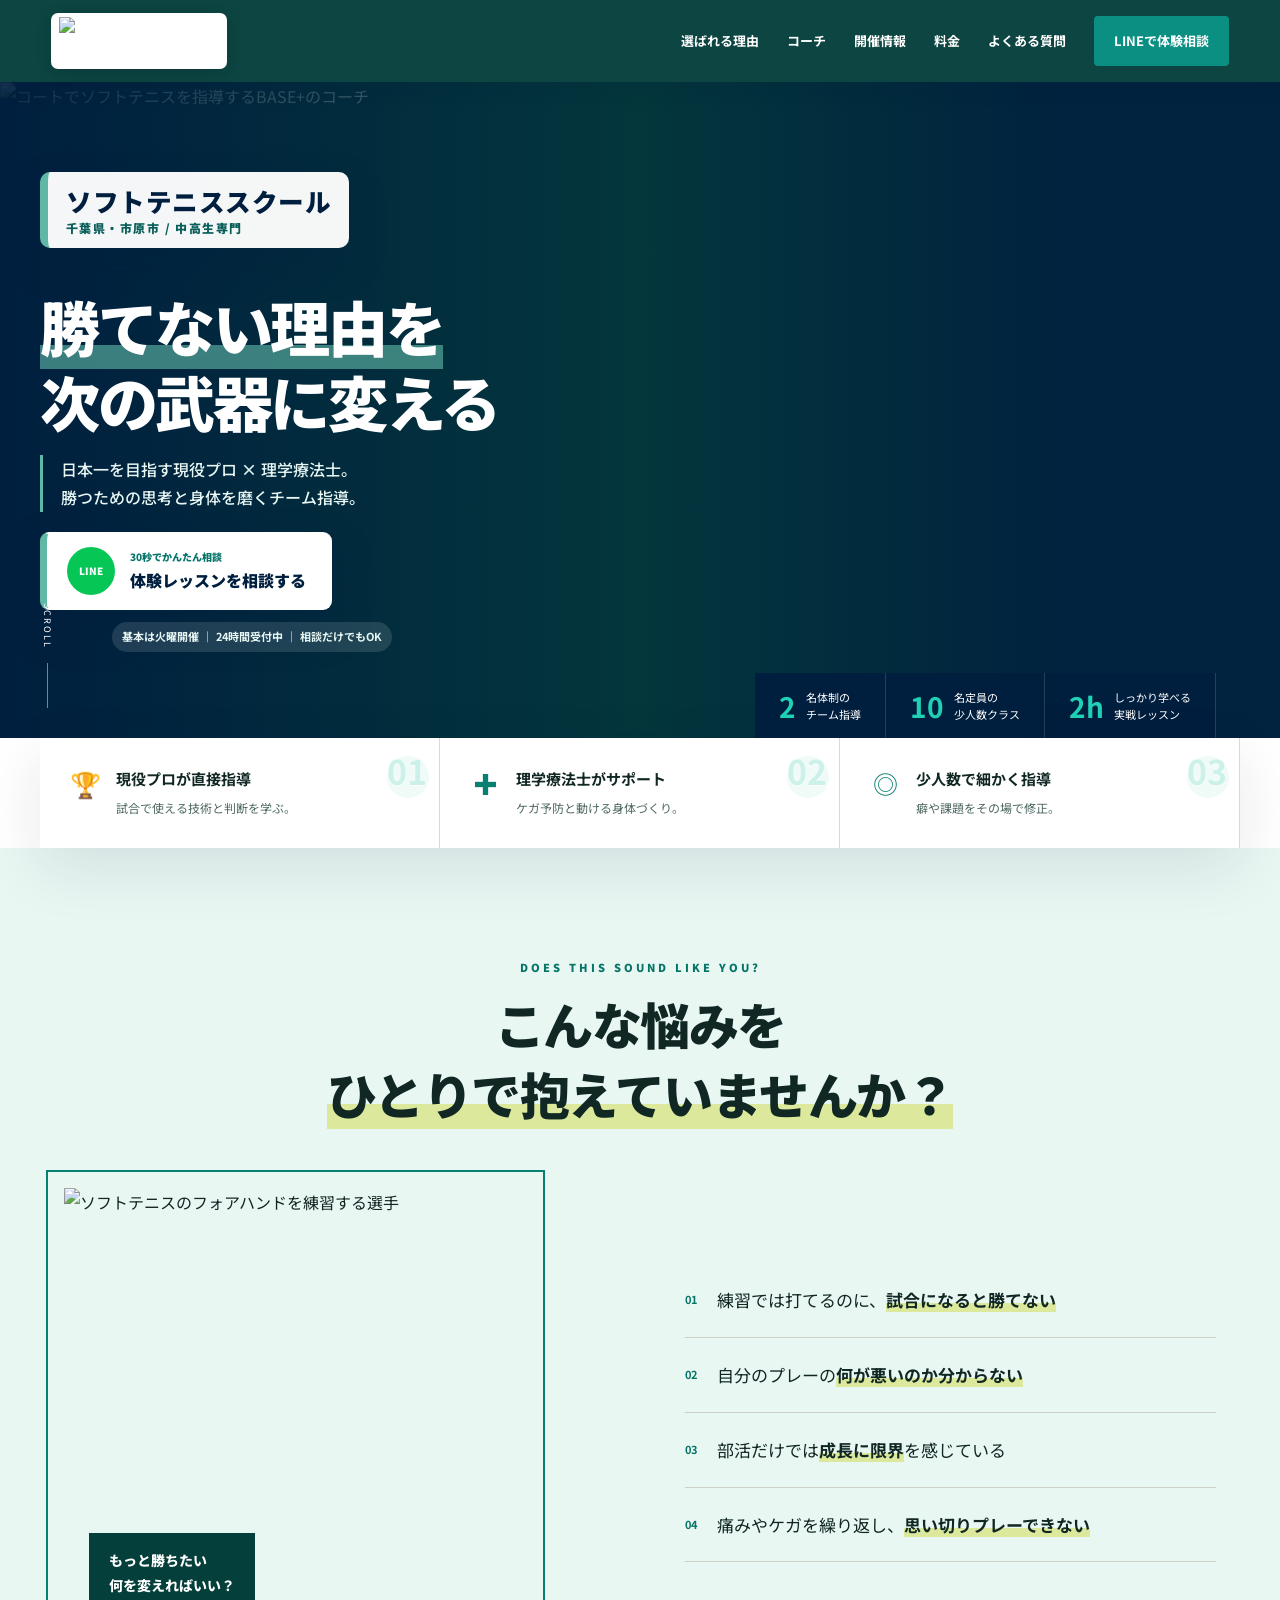
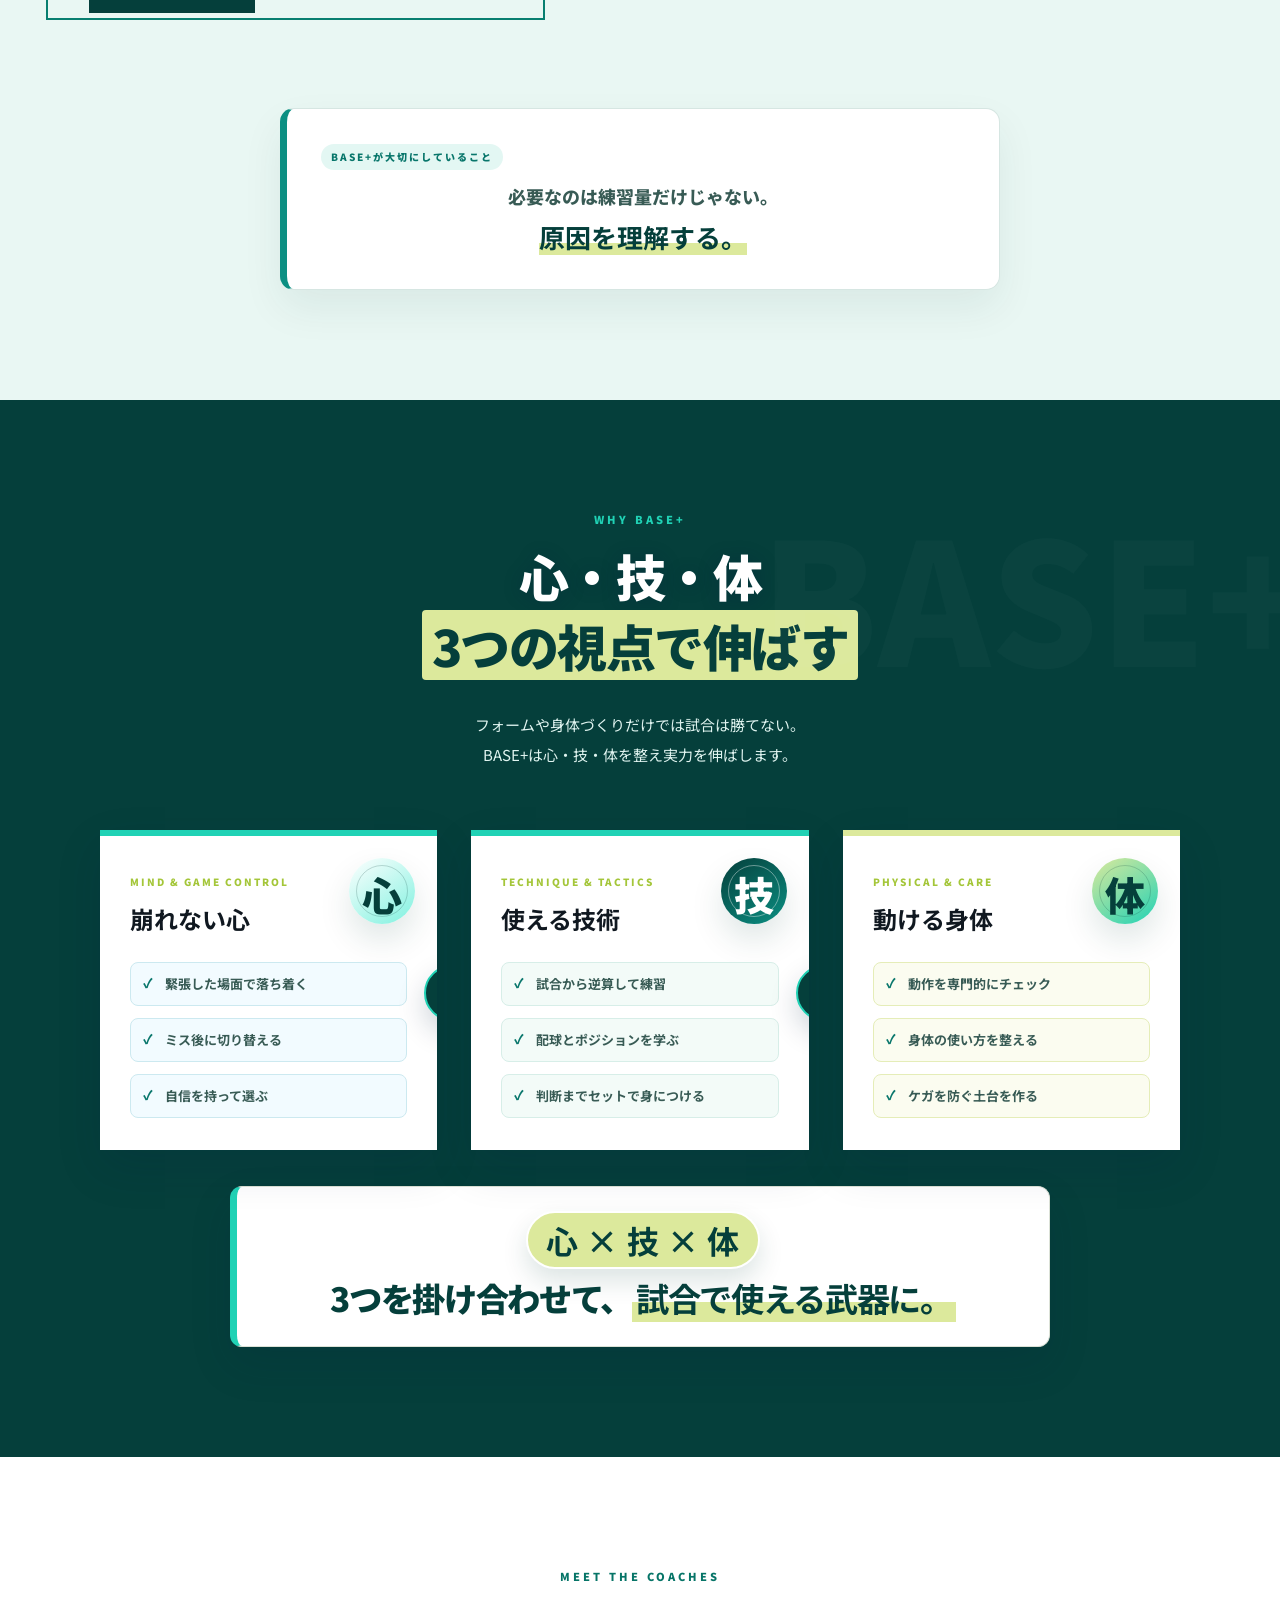
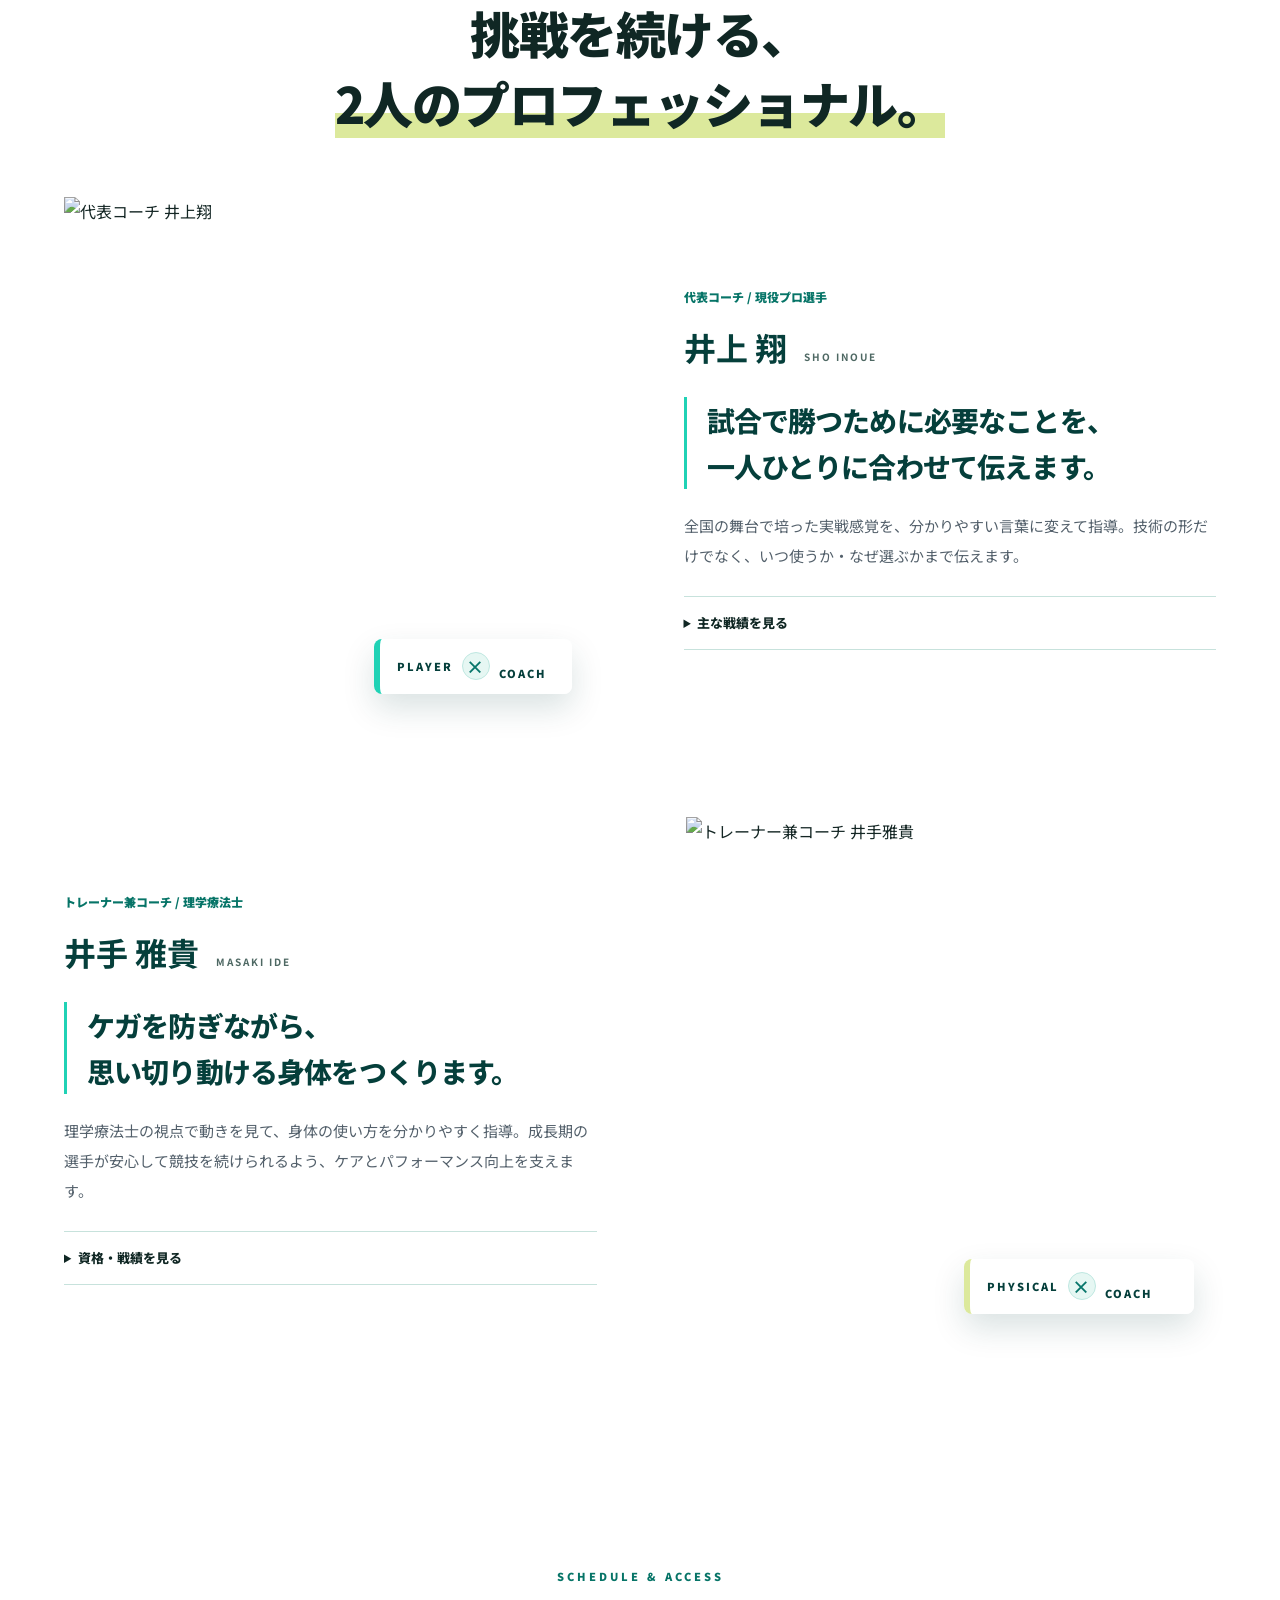
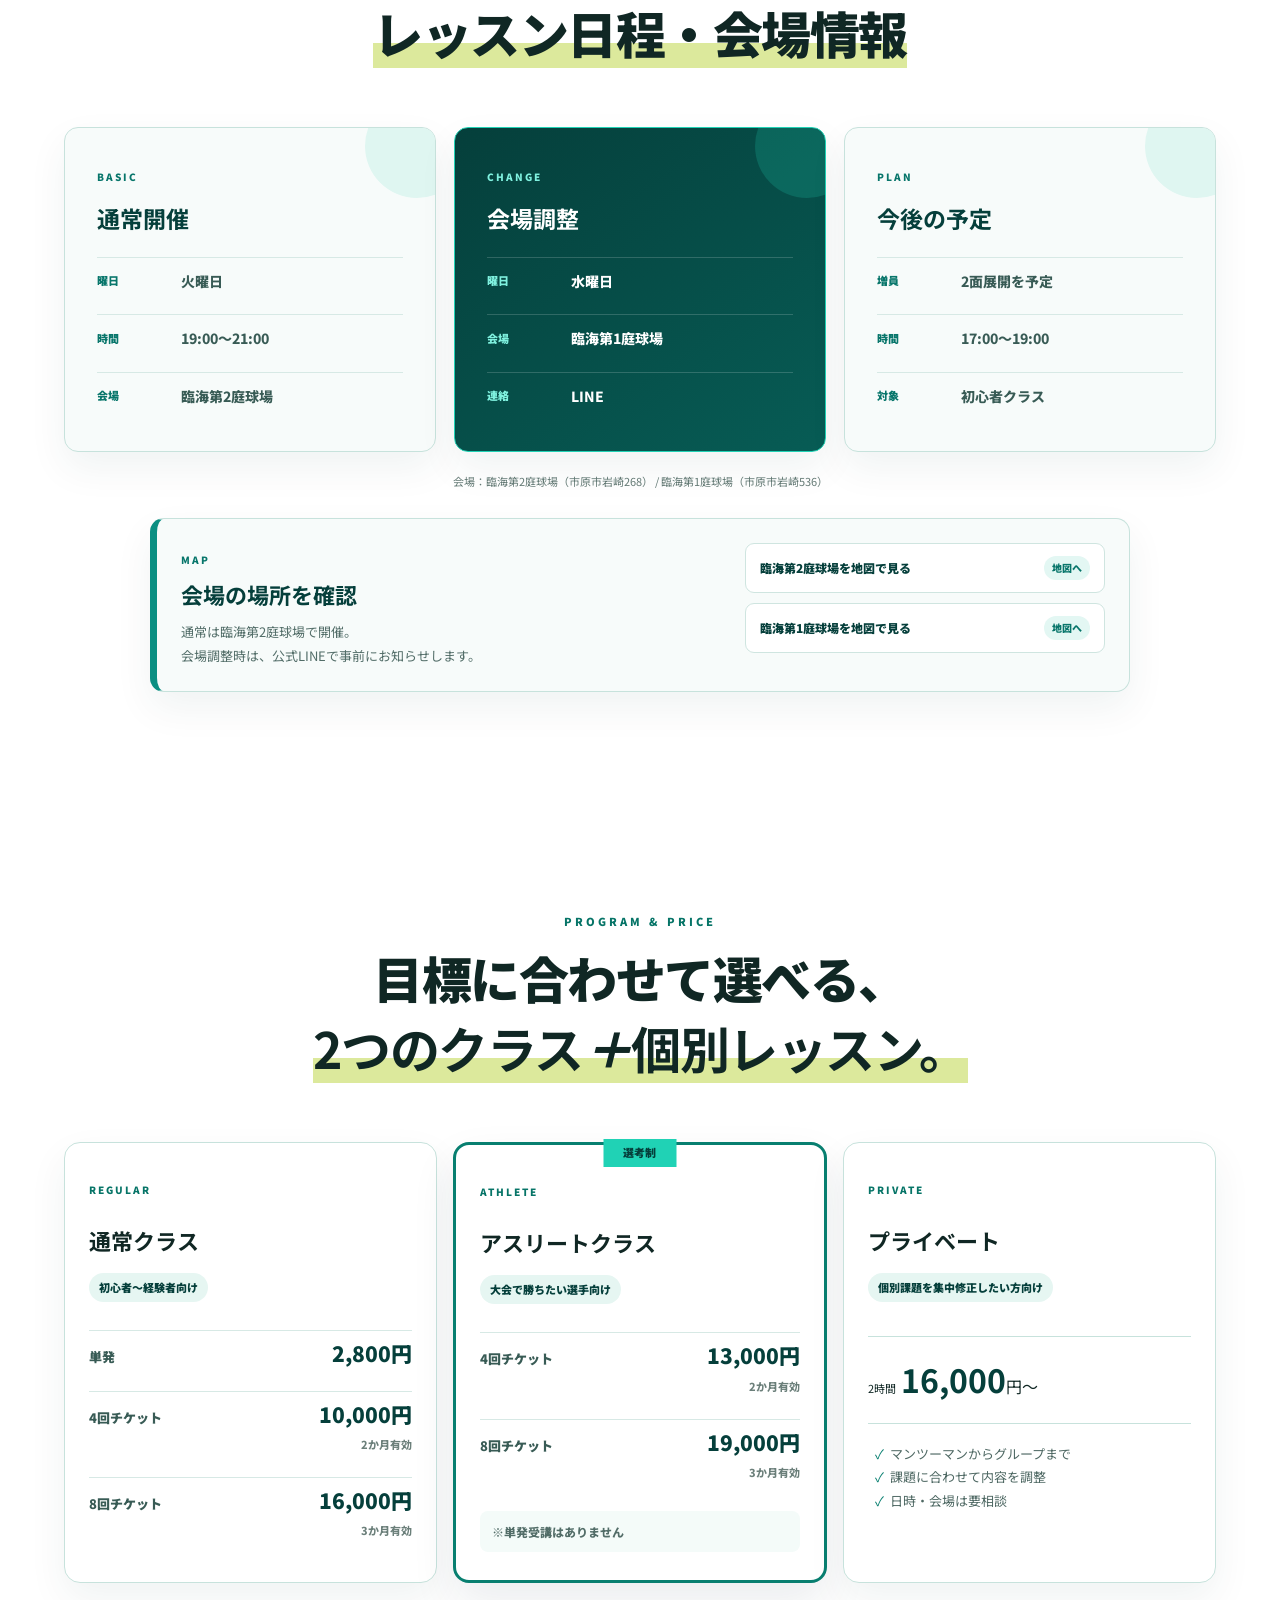
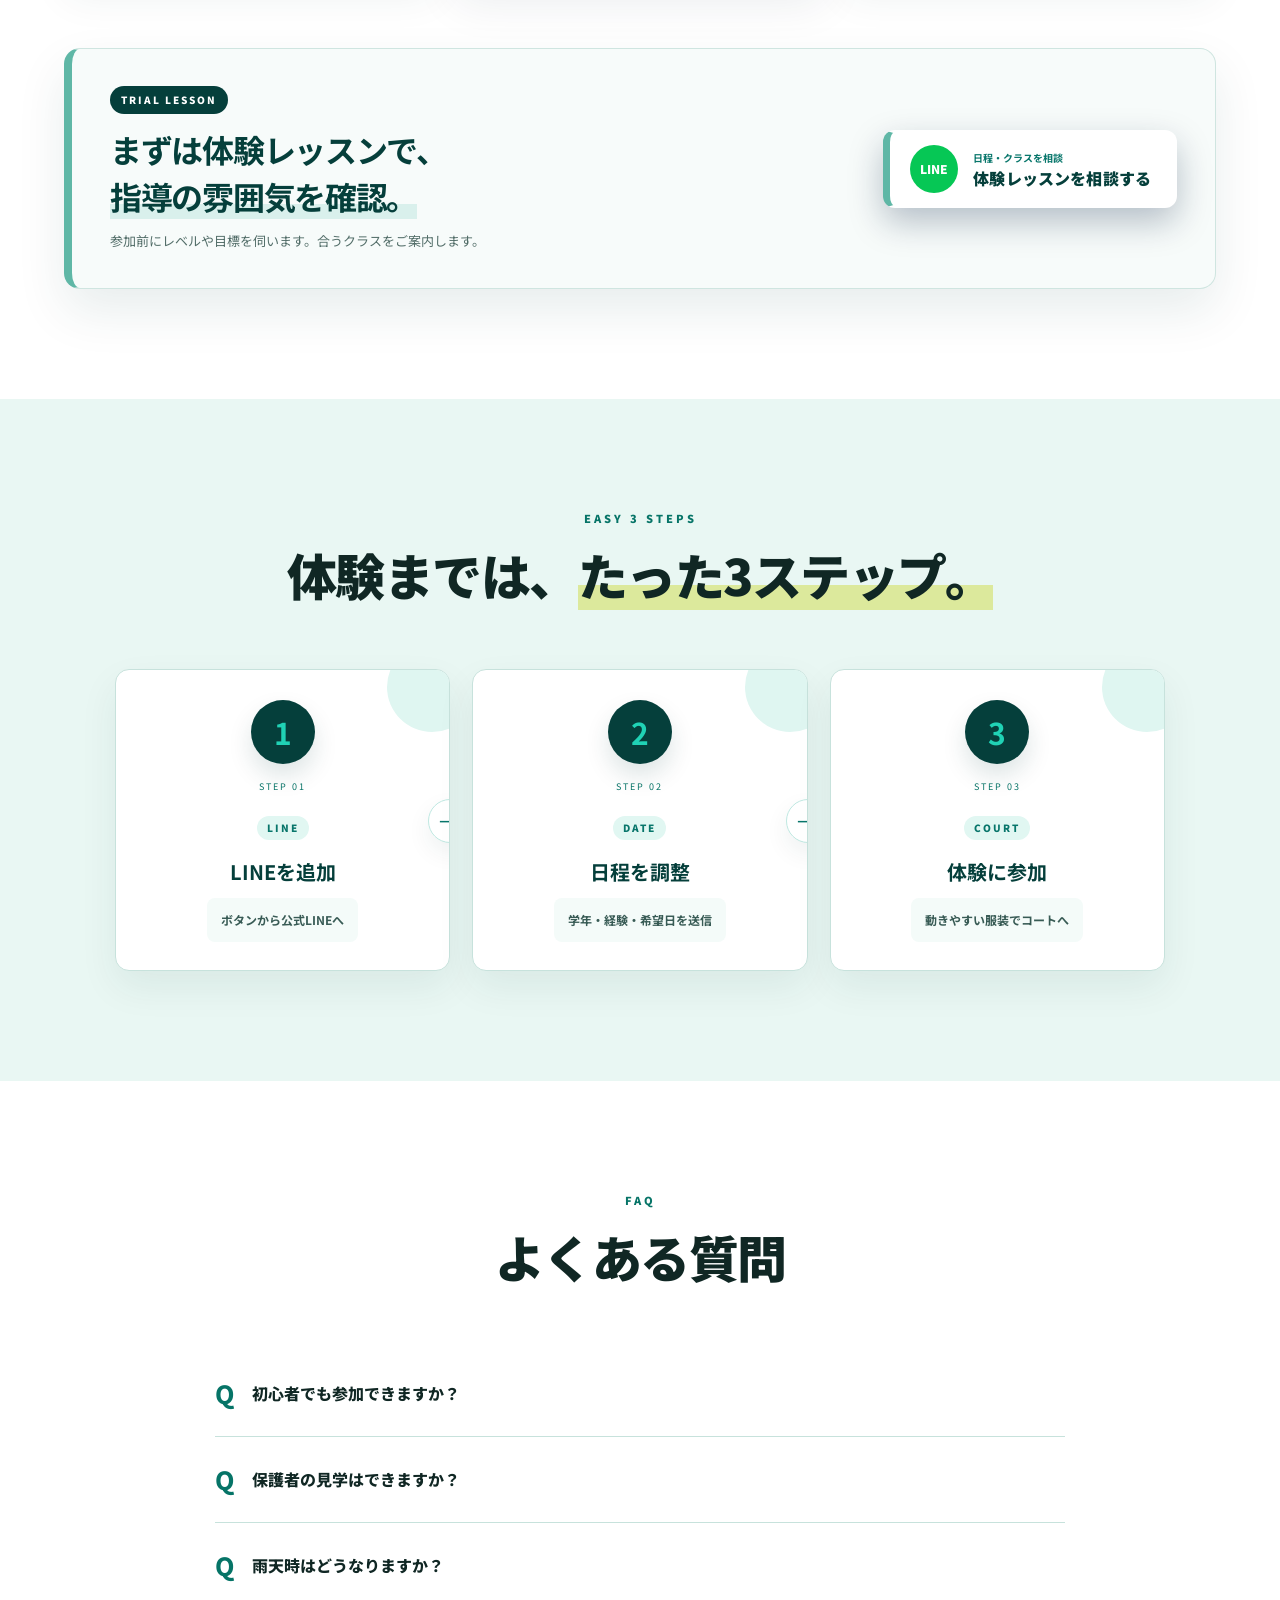
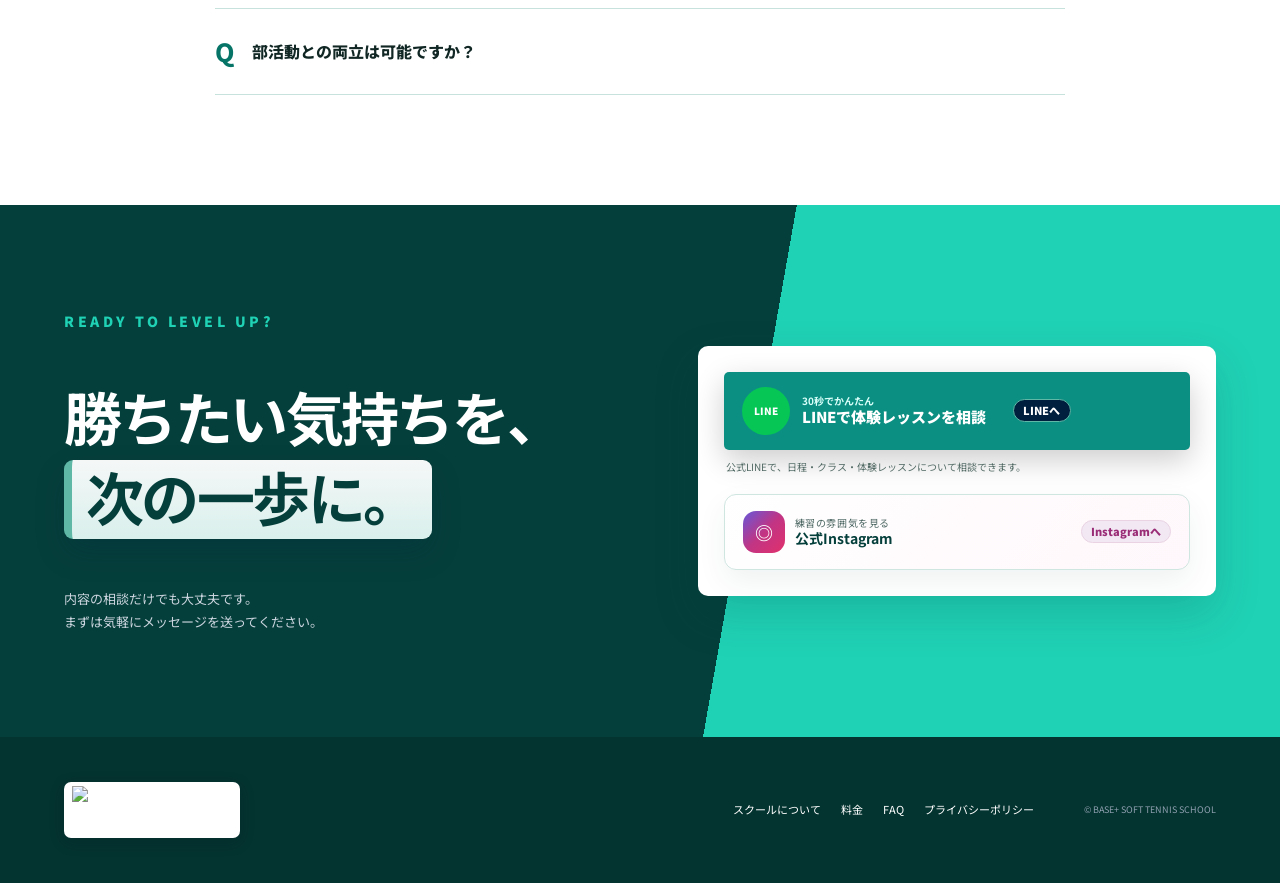
==== commit ac7ad196: "Add files via upload" ====
--- a/index.html
+++ b/index.html
@@ -19,38 +19,29 @@
   <link rel="preconnect" href="https://fonts.googleapis.com">
   <link rel="preconnect" href="https://fonts.gstatic.com" crossorigin>
   <link href="https://fonts.googleapis.com/css2?family=Noto+Sans+JP:wght@400;500;700;800;900&display=swap" rel="stylesheet">
-  <link rel="stylesheet" href="style.css?v=voice-coming-soon-20260708">
+  <link rel="stylesheet" href="style.css?v=why-copy-final-20260708">
   <script src="script.js" defer></script>
 </head>
 <body>
   <a class="skip-link" href="#main">本文へスキップ</a>
-  <div class="hero-preview-switcher" aria-label="ヒーローデザイン案プレビュー">
-    <span>見出し案</span>
-    <a data-hero-option="navy" href="?hero=navy">1 下線</a>
-    <a data-hero-option="white" href="?hero=white">2 白帯</a>
-    <a data-hero-option="court" href="?hero=court">3 写真</a>
-    <a data-hero-option="clean" href="?hero=clean">4 枠線</a>
-    <a data-hero-option="athlete" href="?hero=athlete">5 強調</a>
-    <a class="preview-all" href="hero-options.html">一覧</a>
-  </div>
   <header class="header" id="top">
     <a class="logo brand-mark" href="#top" aria-label="BASE+ ソフトテニススクール トップへ">
-      <img src="images/base-plus-logo.png" alt="BASE+ SOFT TENNIS SCHOOL">
+      <img src="images/base-plus-logo-header.png" alt="BASE+ SOFT TENNIS SCHOOL">
     </a>
     <button class="menu-button" aria-expanded="false" aria-controls="global-nav"><span></span><span></span><span></span><b>MENU</b></button>
     <nav id="global-nav" class="nav" aria-label="メインナビゲーション">
-      <a href="#reason">選ばれる理由</a><a href="#coaches">コーチ</a><a href="#results">実績・声</a><a href="#schedule">開催情報</a><a href="#price">料金</a><a href="#faq">よくある質問</a>
+      <a href="#reason">選ばれる理由</a><a href="#coaches">コーチ</a><a href="#schedule">開催情報</a><a href="#price">料金</a><a href="#faq">よくある質問</a>
       <a class="nav-cta js-line-link" href="#contact">LINEで体験相談</a>
     </nav>
   </header>
 
   <main id="main">
     <section class="hero">
-      <img class="hero-image" src="images/講習会・イベントOP画像.jpg" alt="コートでソフトテニスを指導するBASE+のコーチ">
+      <img class="hero-image" src="images/hero-main.jpg" alt="コートでソフトテニスを指導するBASE+のコーチ">
       <div class="hero-overlay"></div>
       <div class="hero-copy">
         <p class="hero-school-label"><span>ソフトテニススクール</span><small>千葉県・市原市 / 中高生専門</small></p>
-        <h1><em>勝てない理由</em>を<br>次の武器に変える</h1>
+        <h1><span><em>勝てない理由を</em></span><span>次の武器に変える</span></h1>
         <p class="hero-lead">日本一を目指す現役プロ <b>×</b> 理学療法士。<br>勝つための思考と身体を磨くチーム指導。</p>
         <a class="line-button js-line-link" href="#contact"><span class="line-icon">LINE</span><span><small>30秒でかんたん相談</small>体験レッスンを相談する</span></a>
         <p class="microcopy">基本は火曜開催 ｜ 24時間受付中 ｜ 相談だけでもOK</p>
@@ -72,7 +63,7 @@
     <section class="section pain">
       <div class="section-title reveal"><p>DOES THIS SOUND LIKE YOU?</p><h2>こんな悩みを<br><span>ひとりで抱えていませんか？</span></h2></div>
       <div class="pain-grid">
-        <div class="pain-photo reveal"><img src="images/対象者フォア.jpg" alt="ソフトテニスのフォアハンドを練習する選手"><span>もっと勝ちたい<br>何を変えればいい？</span></div>
+        <div class="pain-photo reveal"><img src="images/pain-forehand.jpg" alt="ソフトテニスのフォアハンドを練習する選手"><span>もっと勝ちたい<br>何を変えればいい？</span></div>
         <ul class="pain-list reveal">
           <li><b>01</b><span>練習では打てるのに、<strong>試合になると勝てない</strong></span></li>
           <li><b>02</b><span>自分のプレーの<strong>何が悪いのか分からない</strong></span></li>
@@ -82,13 +73,13 @@
       </div>
       <div class="answer reveal">
         <span>BASE+が大切にしていること</span>
-        <p>必要なのは練習量だけじゃない。<br><strong>なぜそうなるかを理解すること。</strong></p>
+        <p>必要なのは練習量だけじゃない。<br><strong>原因を理解する。</strong></p>
       </div>
     </section>
 
     <section id="reason" class="section reason">
-      <div class="section-title light reveal"><p>WHY BASE+</p><h2>技術・身体・心<br><span>3つの視点で伸ばす</span></h2></div>
-      <p class="reason-intro reveal">フォームだけ、身体づくりだけでは試合は変わらない。<br>BASE+は技術・身体・心をつなげて、試合で出せる力に変えていきます。</p>
+      <div class="section-title light reveal"><p>WHY BASE+</p><h2>心・技・体<br><span>3つの視点で伸ばす</span></h2></div>
+      <p class="reason-intro reveal">フォームや身体づくりだけでは試合は勝てない。<br>BASE+は心・技・体を整え実力を伸ばします。</p>
       <div class="method-result-composite reveal" aria-label="心技体を掛け合わせる成長イメージ">
         <div class="composite-details">
           <article>
@@ -112,7 +103,7 @@
         </div>
         <div class="composite-result">
           <b>心 × 技 × 体</b>
-          <p>3つを掛け合わせて、<strong>試合で使える武器</strong>に変える。</p>
+          <p>3つを掛け合わせて、<strong>試合で使える武器に。</strong></p>
         </div>
       </div>
     </section>
@@ -128,7 +119,7 @@
           </div>
         </article>
         <article class="coach-card reverse reveal">
-          <div class="coach-photo"><img src="images/井手コーチ.jpg" alt="トレーナー兼コーチ 井手雅貴"><p>PHYSICAL<br><b>×</b><br>COACH</p></div>
+          <div class="coach-photo"><img src="images/coach-ide.jpg" alt="トレーナー兼コーチ 井手雅貴"><p>PHYSICAL<br><b>×</b><br>COACH</p></div>
           <div class="coach-copy"><p class="coach-role">トレーナー兼コーチ / 理学療法士</p><h3>井手 雅貴 <small>MASAKI IDE</small></h3><blockquote>ケガを防ぎながら、<br>思い切り動ける身体をつくります。</blockquote>
             <p>理学療法士の視点で動きを見て、身体の使い方を分かりやすく指導。成長期の選手が安心して競技を続けられるよう、ケアとパフォーマンス向上を支えます。</p>
             <details><summary>資格・戦績を見る</summary><ul><li>理学療法士 / NESTA-PFT</li><li>フォームソティックス認定メディカルアドバイザー</li><li>フットコントロールトレーナー B license</li><li>個人 関東ベスト32 / 団体 全国大会出場</li></ul></details>
@@ -138,9 +129,9 @@
     </section>
 
     <section id="results" class="section results">
-      <div class="section-title light reveal"><p>GROWTH STORIES</p><h2>レッスン生の声は、<br><span>準備ができ次第掲載します。</span></h2></div>
+      <div class="section-title light reveal"><p>GROWTH STORIES</p><h2>レッスン生の声は、<br><span>現在準備中です。</span></h2></div>
       <div class="result-grid">
-        <article class="reveal"><span>VOICE / レッスン生</span><strong>実際の声を、順次掲載予定です。</strong><p>レッスンで感じた変化や、試合への向き合い方の変化を紹介していきます。</p></article>
+        <article class="reveal"><span>VOICE / レッスン生</span><strong>実際の声を掲載予定です。</strong><p>レッスンで感じた変化や、試合への向き合い方の変化を紹介していきます。</p></article>
         <article class="reveal"><span>PARENT / 保護者</span><strong>保護者の声も掲載予定です。</strong><p>指導の分かりやすさや、安心して通えるポイントを掲載していきます。</p></article>
         <article class="reveal highlight"><span>NEXT STORY</span><strong>まずは体験レッスンで、<br>雰囲気を確認できます。</strong><a class="js-line-link" href="#contact">体験レッスンを相談する</a></article>
       </div>
@@ -208,7 +199,7 @@
     </section>
 
     <section id="price" class="section pricing">
-      <div class="section-title reveal"><p>PROGRAM & PRICE</p><h2>目標に合わせて選べる、<br><span>2つのクラス＋個別レッスン。</span></h2></div>
+      <div class="section-title reveal"><p>PROGRAM & PRICE</p><h2>目標に合わせて選べる、<br><span class="price-title-combo"><b>2つのクラス</b><i>＋</i><b>個別レッスン。</b></span></h2></div>
       <div class="price-grid reveal">
         <article>
           <p class="price-tag">REGULAR</p>
@@ -276,15 +267,7 @@
     </section>
   </main>
 
-  <footer><a class="logo brand-mark footer-logo" href="#top" aria-label="BASE+ ソフトテニススクール トップへ"><img src="images/base-plus-logo.png" alt="BASE+ SOFT TENNIS SCHOOL"></a><div><a href="#reason">スクールについて</a><a href="#price">料金</a><a href="#faq">FAQ</a><a href="#">プライバシーポリシー</a></div><p>© BASE+ SOFT TENNIS SCHOOL</p></footer>
+  <footer><a class="logo brand-mark footer-logo" href="#top" aria-label="BASE+ ソフトテニススクール トップへ"><img src="images/base-plus-logo-header.png" alt="BASE+ SOFT TENNIS SCHOOL"></a><div><a href="#reason">スクールについて</a><a href="#price">料金</a><a href="#faq">FAQ</a><a href="#">プライバシーポリシー</a></div><p>© BASE+ SOFT TENNIS SCHOOL</p></footer>
   <a class="floating-line js-line-link" href="#contact"><span>LINE</span><b>体験レッスンを相談</b></a>
-  <script>
-    document.querySelectorAll(".hero-preview-switcher a[data-hero-option]").forEach((link) => {
-      const params = new URLSearchParams(location.search);
-      params.set("hero", link.dataset.heroOption);
-      link.href = `${location.pathname}?${params.toString()}`;
-      link.setAttribute("aria-current", document.documentElement.dataset.hero === link.dataset.heroOption ? "true" : "false");
-    });
-  </script>
 </body>
 </html>
--- a/style.css
+++ b/style.css
@@ -656,16 +656,6 @@
   html[data-hero="clean"] .hero-copy{width:100%}
 }
 
-/* Temporary hero preview switcher */
-.hero-preview-switcher{position:fixed;left:50%;bottom:18px;z-index:1000;display:flex;align-items:center;gap:7px;padding:10px 12px;background:rgba(255,255,255,.96);border:1px solid #dbe3ea;border-radius:999px;box-shadow:0 14px 36px #001f3f30;transform:translateX(-50%)}
-.hero-preview-switcher span{padding:0 4px;color:#536171;font-size:11px;font-weight:900;white-space:nowrap}
-.hero-preview-switcher a{display:inline-flex;align-items:center;justify-content:center;min-width:42px;padding:8px 11px;border-radius:999px;background:#eef3f7;color:#102033;font-size:12px;font-weight:900;text-decoration:none}
-.hero-preview-switcher a[aria-current="true"]{background:#102033;color:#fff}
-@media(max-width:850px){
-  .hero-preview-switcher{left:10px;right:10px;bottom:82px;justify-content:center;transform:none;overflow:auto;border-radius:14px}
-  .hero-preview-switcher a{min-width:40px}
-}
-
 /* Hero options v2 — aligned with the full site palette */
 html[data-hero] .hero{background:#001f3f}
 html[data-hero] .hero:after{content:none}
@@ -778,8 +768,6 @@
 html[data-hero="court"] .hero h1 em{background:none!important;color:#fff!important;border:0!important;border-bottom:8px solid rgba(95,183,166,.78)!important}
 html[data-hero="clean"] .hero h1 em{display:inline-block;padding:.02em .18em .07em;background:rgba(0,31,63,.32)!important;color:#fff!important;border:2px solid rgba(255,255,255,.9)!important;border-bottom:8px solid #5fb7a6!important;border-radius:10px}
 html[data-hero="athlete"] .hero h1 em{display:inline-block;padding:0 .16em .05em;background:linear-gradient(135deg,#dff6f1,#fff)!important;color:#001f3f!important;border:0!important;border-radius:3px;box-shadow:9px 9px 0 rgba(95,183,166,.75)}
-.hero-preview-switcher .preview-all{background:#0b5f5b;color:#fff}
-
 /* Map and link clarity refinements */
 .schedule-map{display:flex;align-items:center;justify-content:space-between;gap:22px;margin:26px auto 0;max-width:980px;padding:24px;background:#f7fbfa;border:1px solid var(--line);border-left:7px solid #0b8f82;border-radius:14px;box-shadow:0 16px 38px #053f3b10}
 .schedule-map span{display:inline-flex;margin-bottom:6px;color:#08766b;font-size:10px;letter-spacing:2px;font-weight:900}
@@ -1084,3 +1072,224 @@
 
 /* Temporary: hide voice sample block for review */
 .voice-preview{display:none!important}
+
+/* Public upload fixes: stable logo, heading wrapping, and image display */
+.brand-mark{
+  display:flex!important;
+  align-items:center!important;
+  justify-content:center!important;
+  padding:6px 10px!important;
+}
+.brand-mark img{
+  width:100%!important;
+  height:100%!important;
+  max-width:100%!important;
+  object-fit:contain!important;
+  object-position:center!important;
+  transform:none!important;
+}
+.hero h1{
+  max-width:9.8em;
+}
+.hero h1 span{
+  display:block;
+}
+.hero h1 em{
+  white-space:nowrap;
+}
+
+@media(max-width:850px){
+  .hero h1{
+    max-width:100%;
+    font-size:clamp(34px,10vw,39px)!important;
+  }
+  .hero h1 span{white-space:nowrap}
+}
+
+/* Final logo fit */
+.brand-mark{
+  width:176px!important;
+  height:56px!important;
+  padding:4px 8px!important;
+  border-radius:7px!important;
+}
+.brand-mark img{
+  width:100%!important;
+  height:100%!important;
+  object-fit:contain!important;
+  object-position:center!important;
+  transform:none!important;
+}
+
+@media(max-width:850px){
+  .header .brand-mark,
+  .brand-mark{
+    width:142px!important;
+    height:48px!important;
+    padding:4px 7px!important;
+  }
+}
+
+/* Hide voice section until real testimonials are ready */
+#results{
+  display:none!important;
+}
+
+/* Mobile-only typography fixes */
+@media(max-width:850px){
+  .section-title{
+    margin-bottom:34px!important;
+  }
+  .section-title h2{
+    max-width:11.2em!important;
+    margin-left:auto!important;
+    margin-right:auto!important;
+    font-size:clamp(25px,7.1vw,30px)!important;
+    line-height:1.48!important;
+    letter-spacing:-.055em!important;
+    overflow-wrap:normal!important;
+    word-break:keep-all!important;
+  }
+  .section-title h2 span,
+  .pain-list strong,
+  .answer strong,
+  .composite-result strong{
+    -webkit-box-decoration-break:clone;
+    box-decoration-break:clone;
+  }
+  .pain .section-title h2{
+    max-width:100%!important;
+    font-size:clamp(25px,6.9vw,29px)!important;
+    text-align:center!important;
+    letter-spacing:-.065em!important;
+  }
+  .pain .section-title h2 span{
+    display:inline!important;
+  }
+  .pain-list li{
+    align-items:flex-start!important;
+    gap:12px!important;
+    font-size:13px!important;
+    line-height:1.9!important;
+  }
+  .pain-list li span{
+    min-width:0;
+    line-height:1.9!important;
+  }
+  .pain-list li:nth-child(4) strong{
+    display:inline;
+  }
+  .answer{
+    padding:24px 24px!important;
+  }
+  .answer p{
+    font-size:14px!important;
+    line-height:1.9!important;
+  }
+  .answer strong{
+    font-size:clamp(20px,5.6vw,23px)!important;
+    line-height:1.7!important;
+  }
+  .reason .section-title.light h2{
+    max-width:10em!important;
+    font-size:clamp(27px,7.4vw,32px)!important;
+  }
+  .reason-intro{
+    font-size:13px!important;
+    line-height:2!important;
+  }
+  .composite-result{
+    padding:24px 18px!important;
+  }
+  .composite-result b{
+    font-size:clamp(19px,5.6vw,22px)!important;
+  }
+  .composite-result p{
+    max-width:11.5em!important;
+    margin-left:auto!important;
+    margin-right:auto!important;
+    font-size:clamp(23px,6.3vw,26px)!important;
+    line-height:1.58!important;
+  }
+  .coaches .section-title h2,
+  .pricing .section-title h2,
+  .flow .section-title h2{
+    max-width:10.8em!important;
+    font-size:clamp(25px,7vw,30px)!important;
+    line-height:1.5!important;
+  }
+  .trial-copy h3{
+    font-size:clamp(22px,6.2vw,25px)!important;
+    line-height:1.55!important;
+  }
+  .trial-banner .line-button{
+    display:grid!important;
+    grid-template-columns:auto minmax(0,1fr)!important;
+    gap:12px!important;
+    padding:16px 14px!important;
+  }
+  .trial-banner .line-button span:not(.line-icon){
+    min-width:0!important;
+  }
+  .trial-banner .line-button b{
+    font-size:15px!important;
+    line-height:1.45!important;
+    overflow-wrap:anywhere!important;
+  }
+  .steps strong{
+    font-size:19px!important;
+  }
+  .steps p{
+    font-size:12px!important;
+    line-height:1.6!important;
+  }
+  .flow .section-title h2{
+    max-width:8.8em!important;
+  }
+  .flow .section-title h2 span{
+    display:inline-block!important;
+    white-space:nowrap!important;
+  }
+  .pricing .price-title-combo{
+    display:grid!important;
+    justify-items:center!important;
+    gap:2px!important;
+    background:none!important;
+  }
+  .pricing .price-title-combo b{
+    display:inline!important;
+    background:linear-gradient(transparent 65%,#dce99c 0)!important;
+    font:inherit!important;
+  }
+  .pricing .price-title-combo i{
+    display:block!important;
+    width:auto!important;
+    height:auto!important;
+    margin:-1px 0 0!important;
+    border-radius:0!important;
+    background:transparent!important;
+    color:#08766b!important;
+    font-style:normal!important;
+    font-size:28px!important;
+    line-height:1.05!important;
+    font-weight:900!important;
+  }
+  .contact-actions .line-button{
+    grid-template-columns:44px minmax(0,1fr) auto!important;
+    align-items:center!important;
+  }
+  .line-icon,
+  .contact-actions .line-icon,
+  .trial-banner .line-icon,
+  .hero .line-icon{
+    width:44px!important;
+    height:44px!important;
+    min-width:44px!important;
+    max-width:44px!important;
+    flex:0 0 44px!important;
+    aspect-ratio:1/1!important;
+    border-radius:50%!important;
+    padding:0!important;
+    line-height:1!important;
+  }
+}
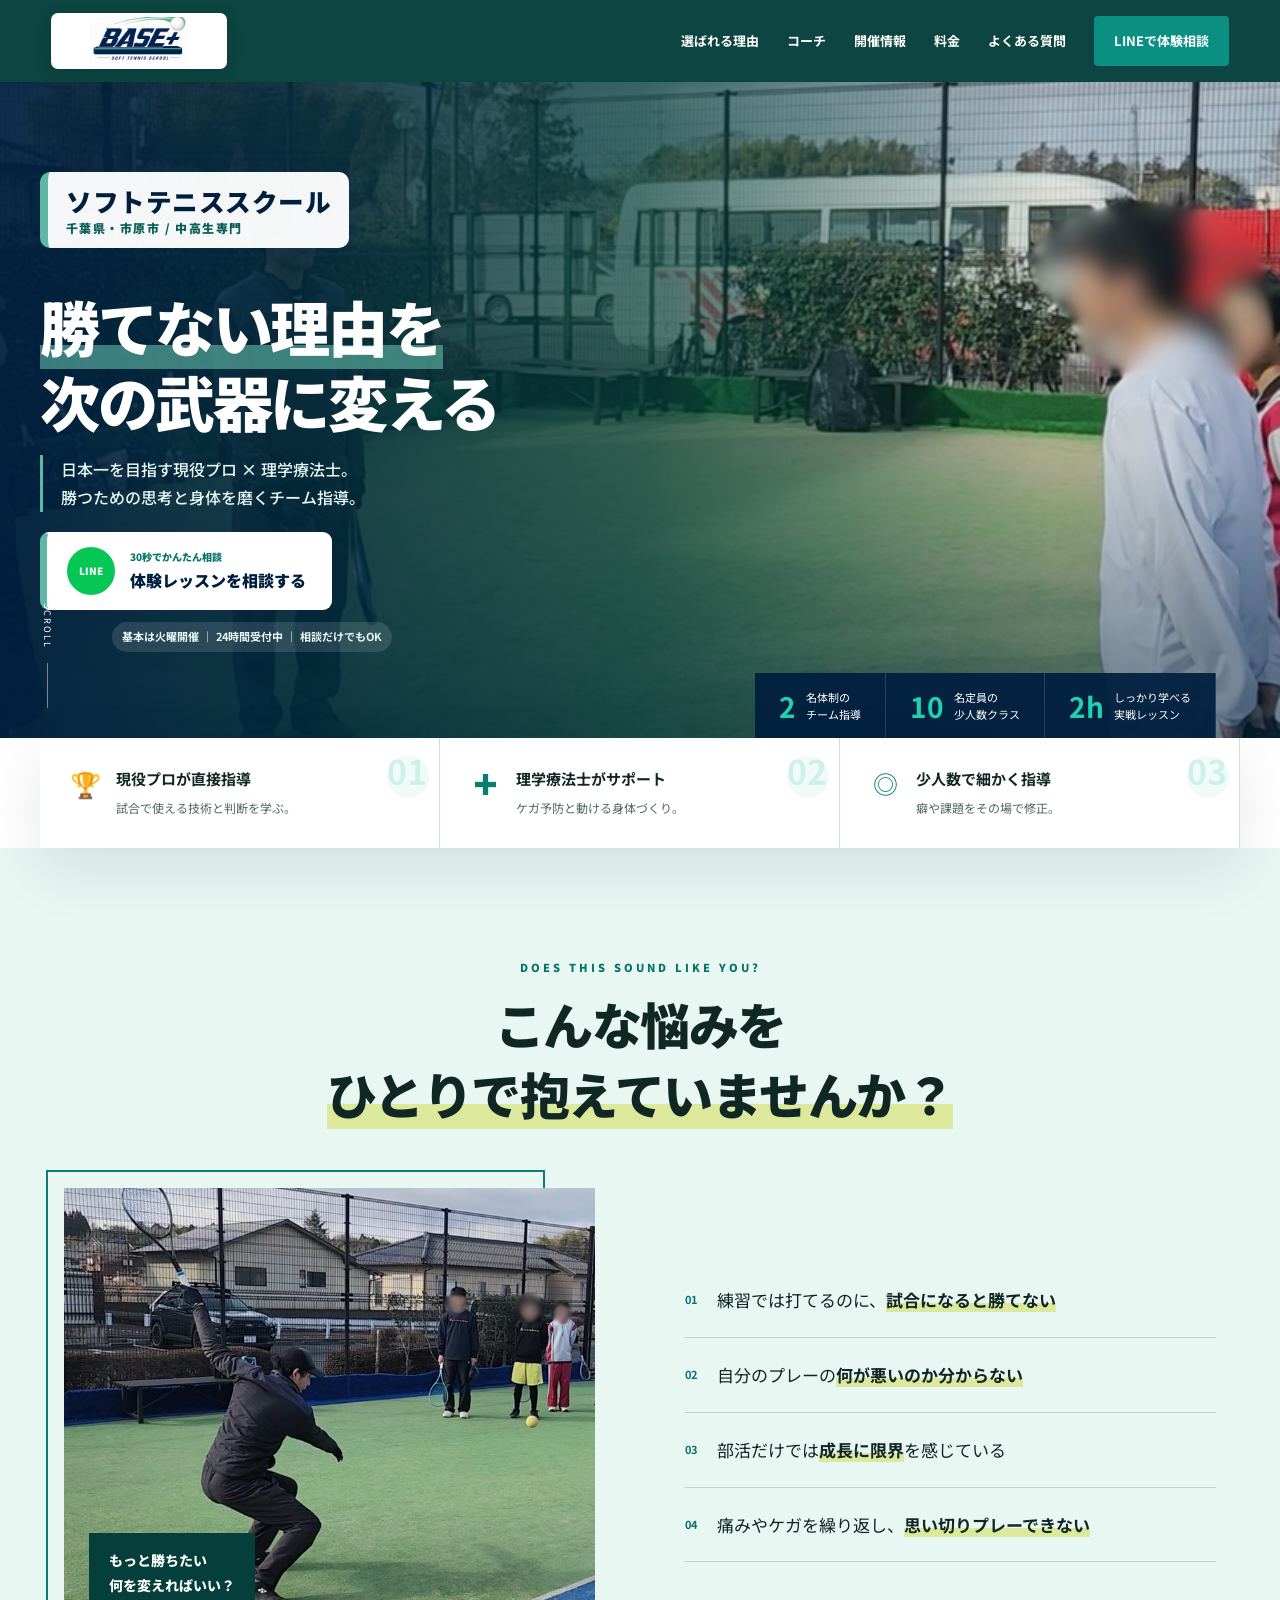
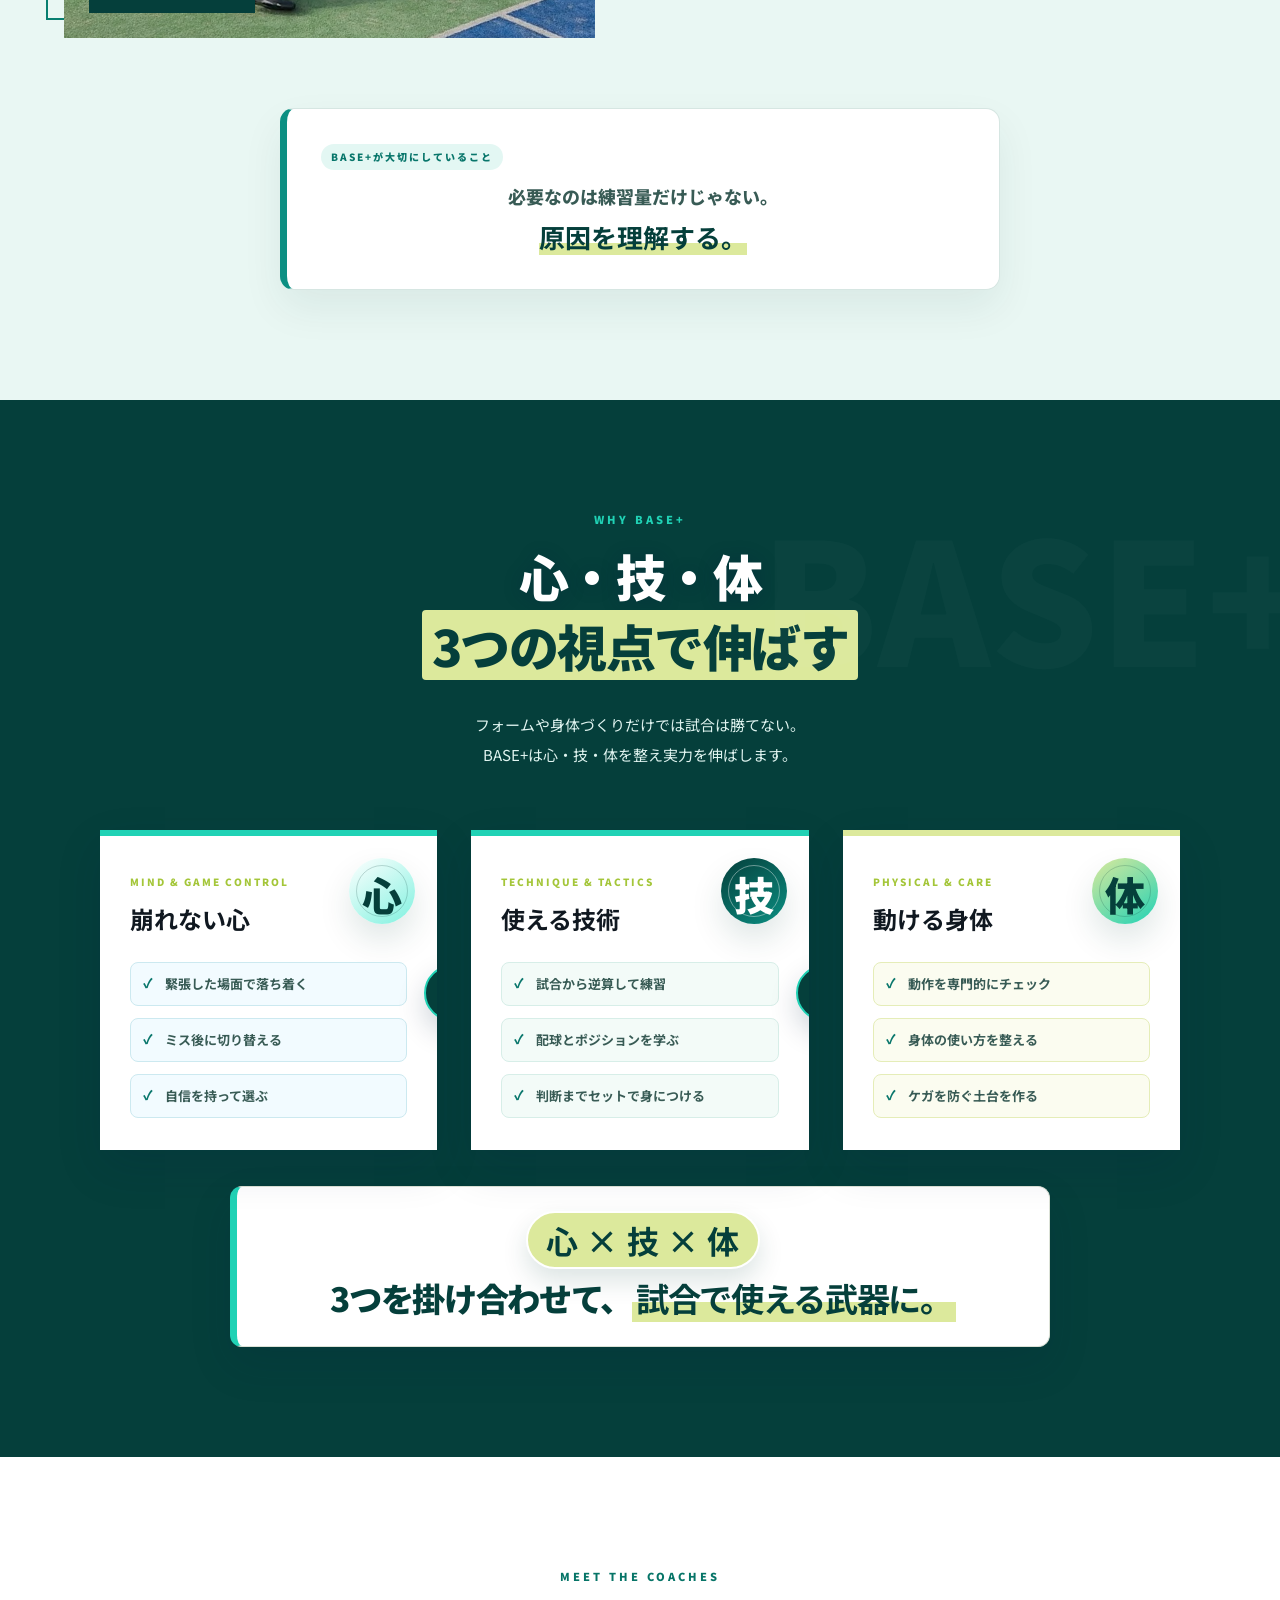
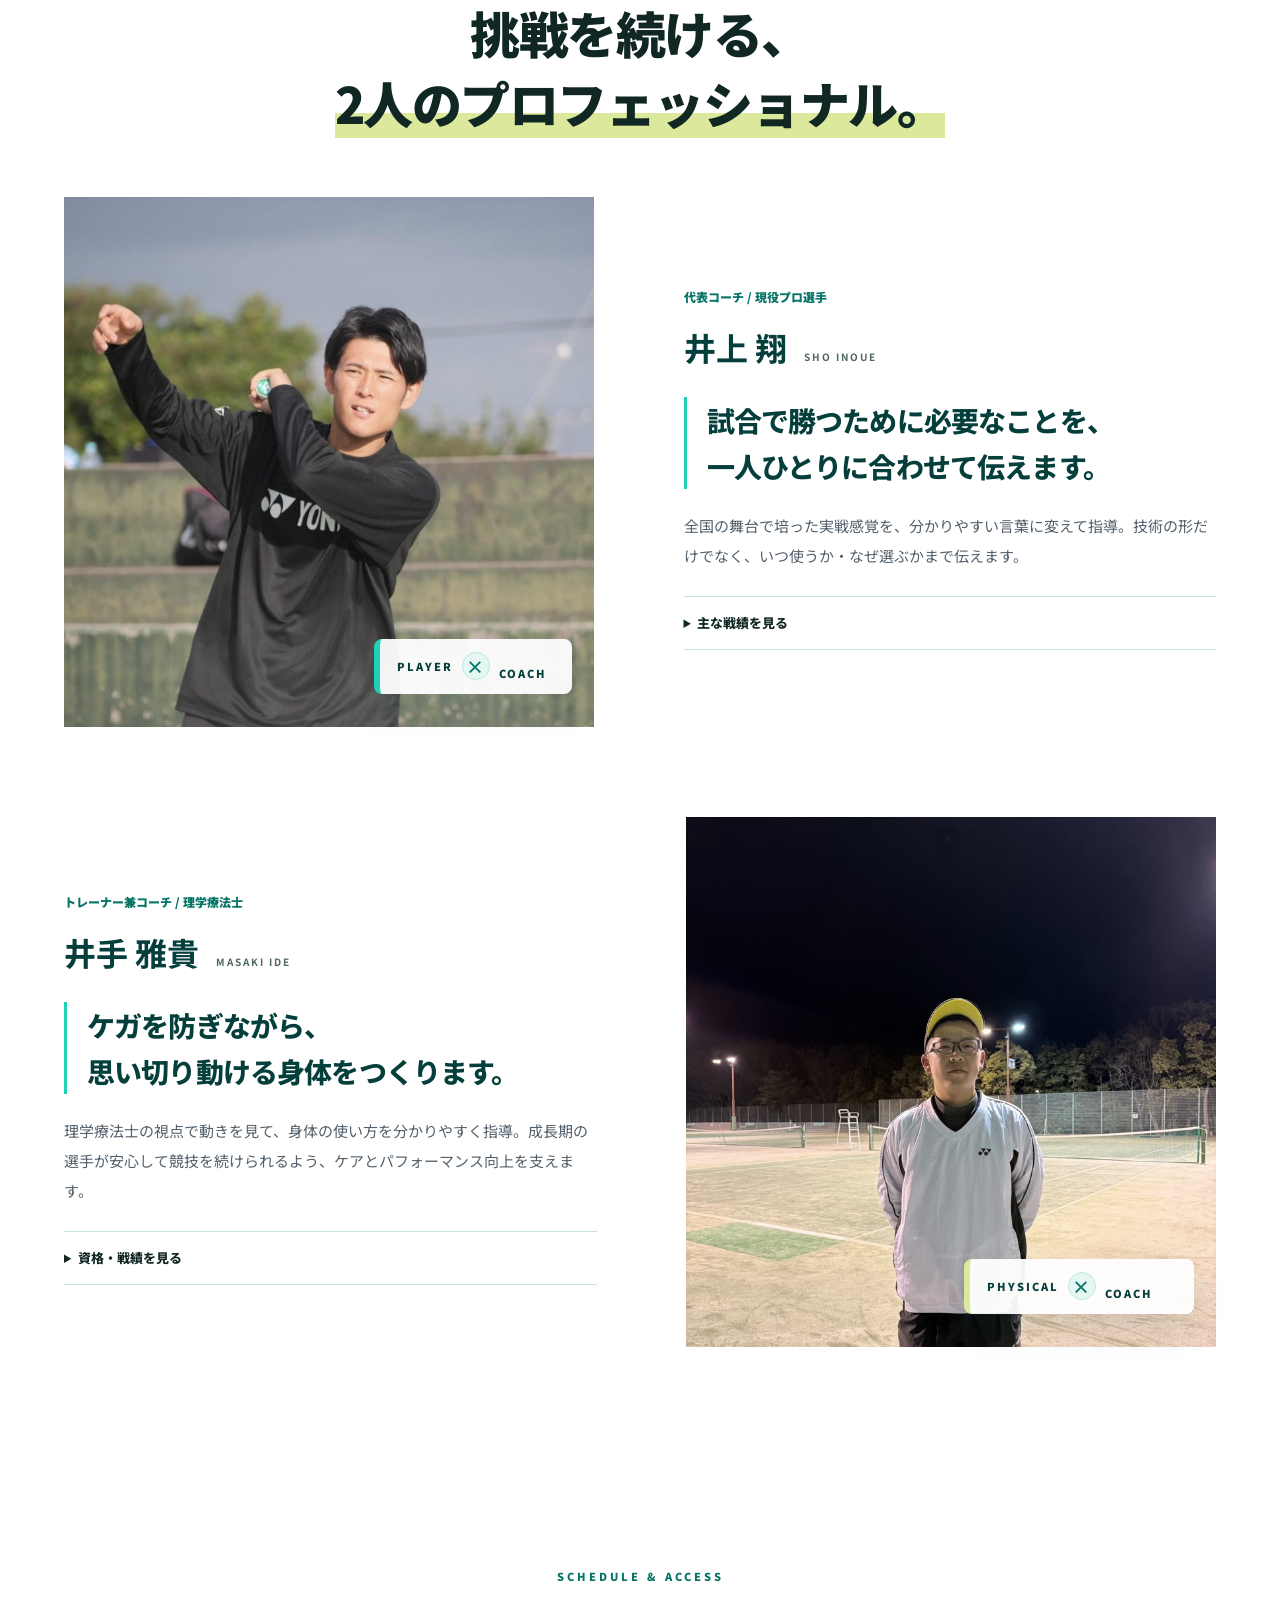
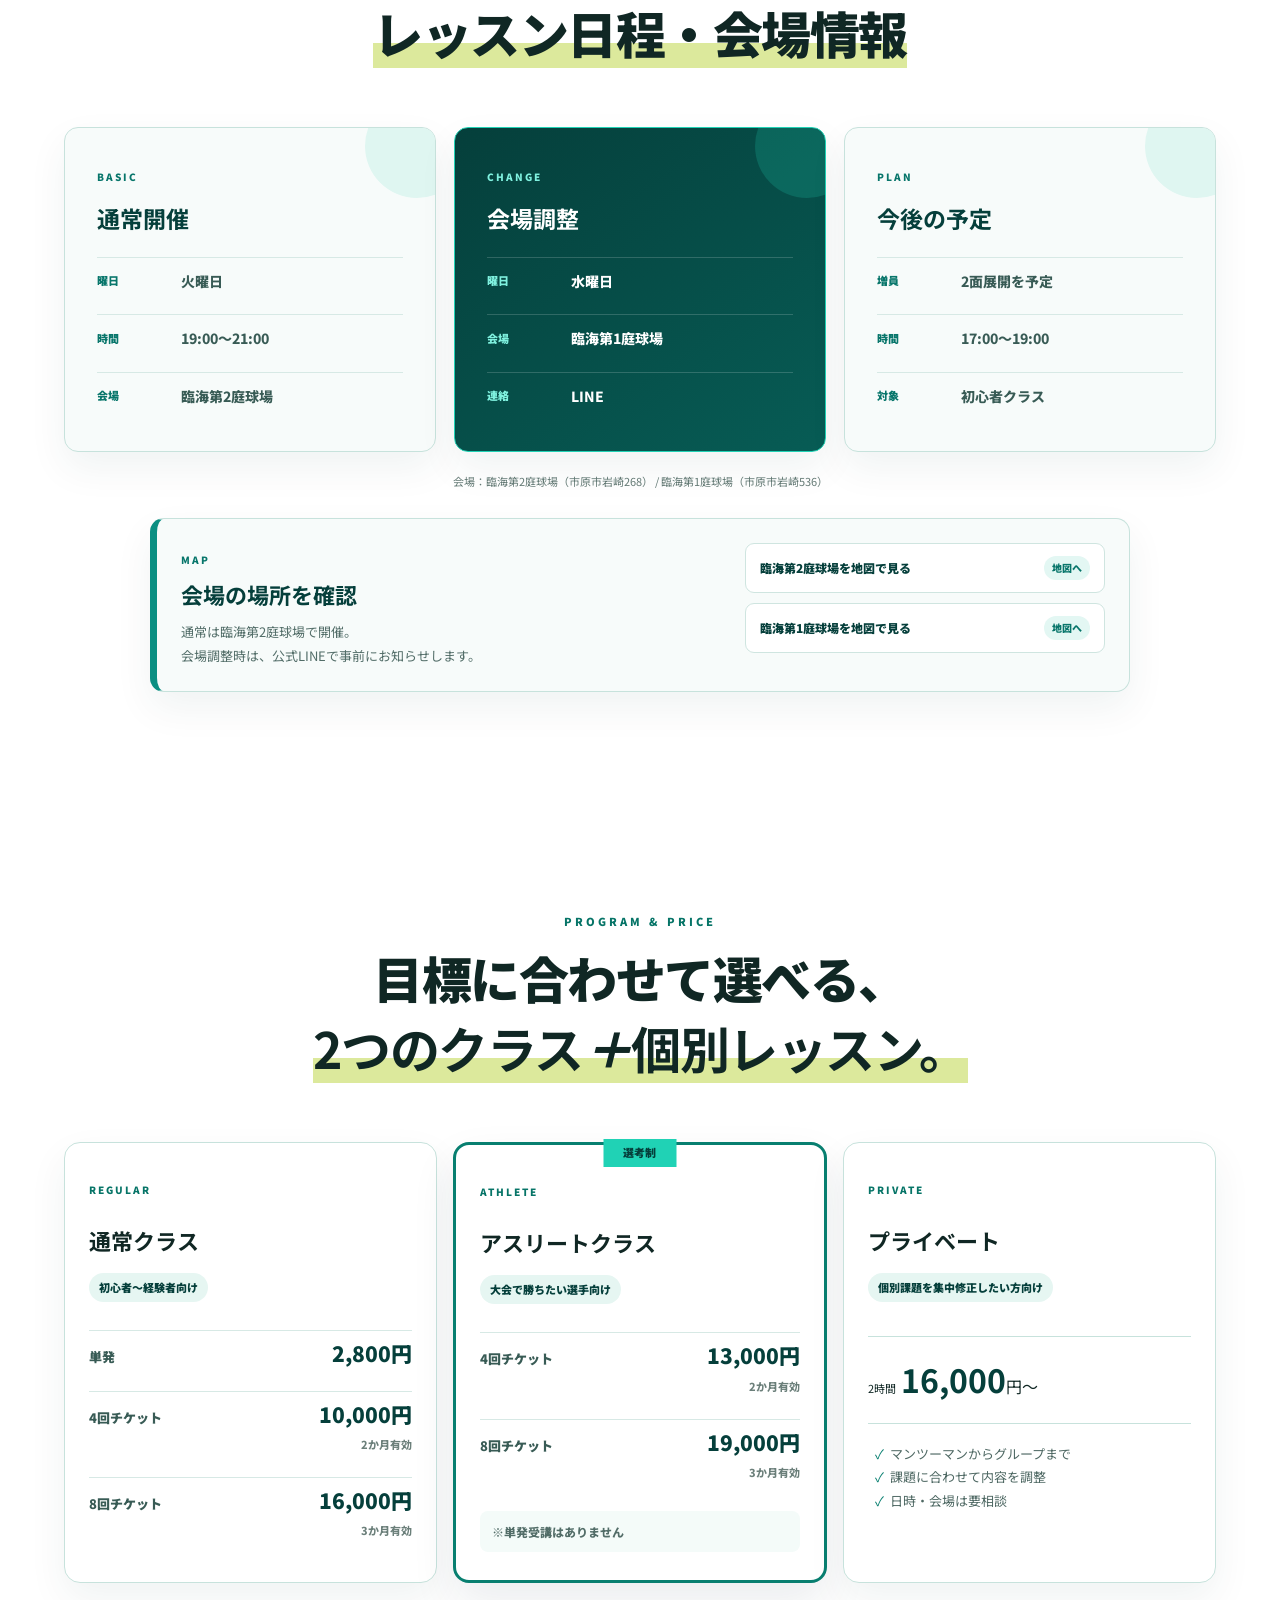
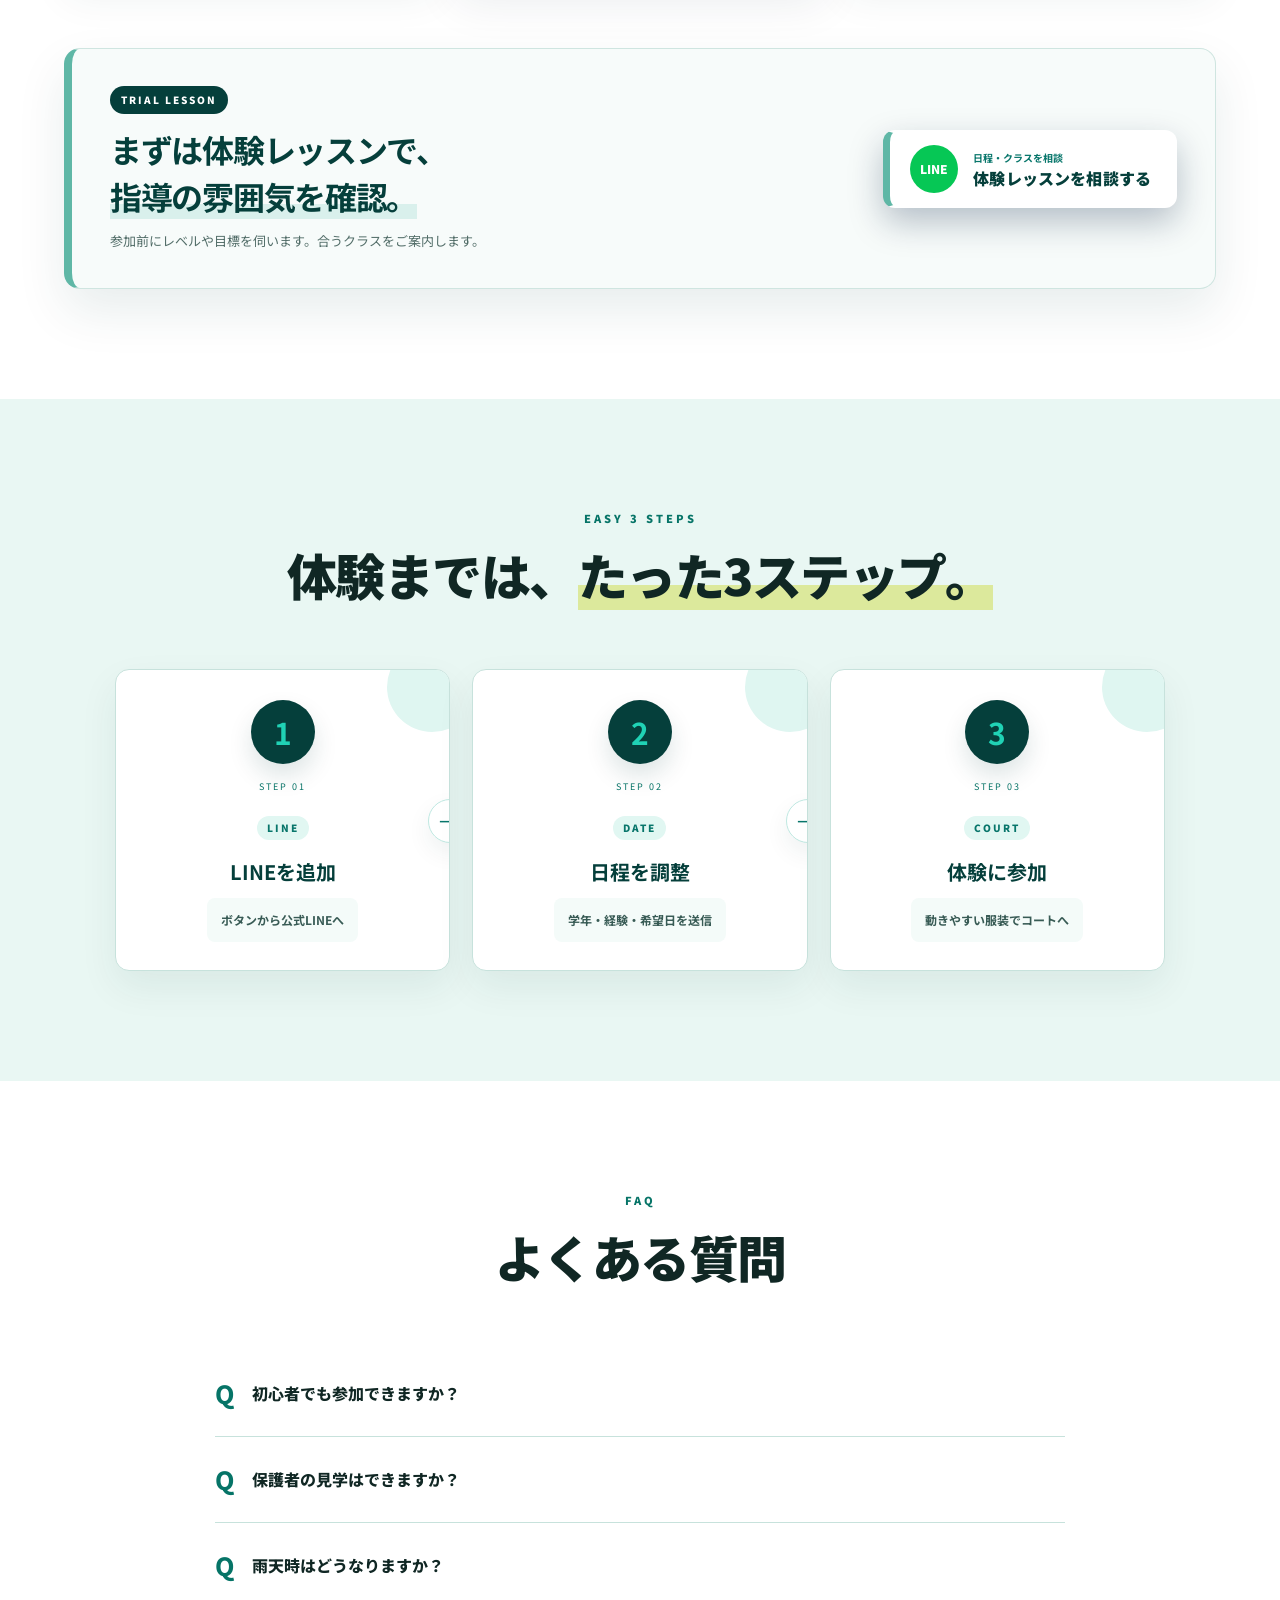
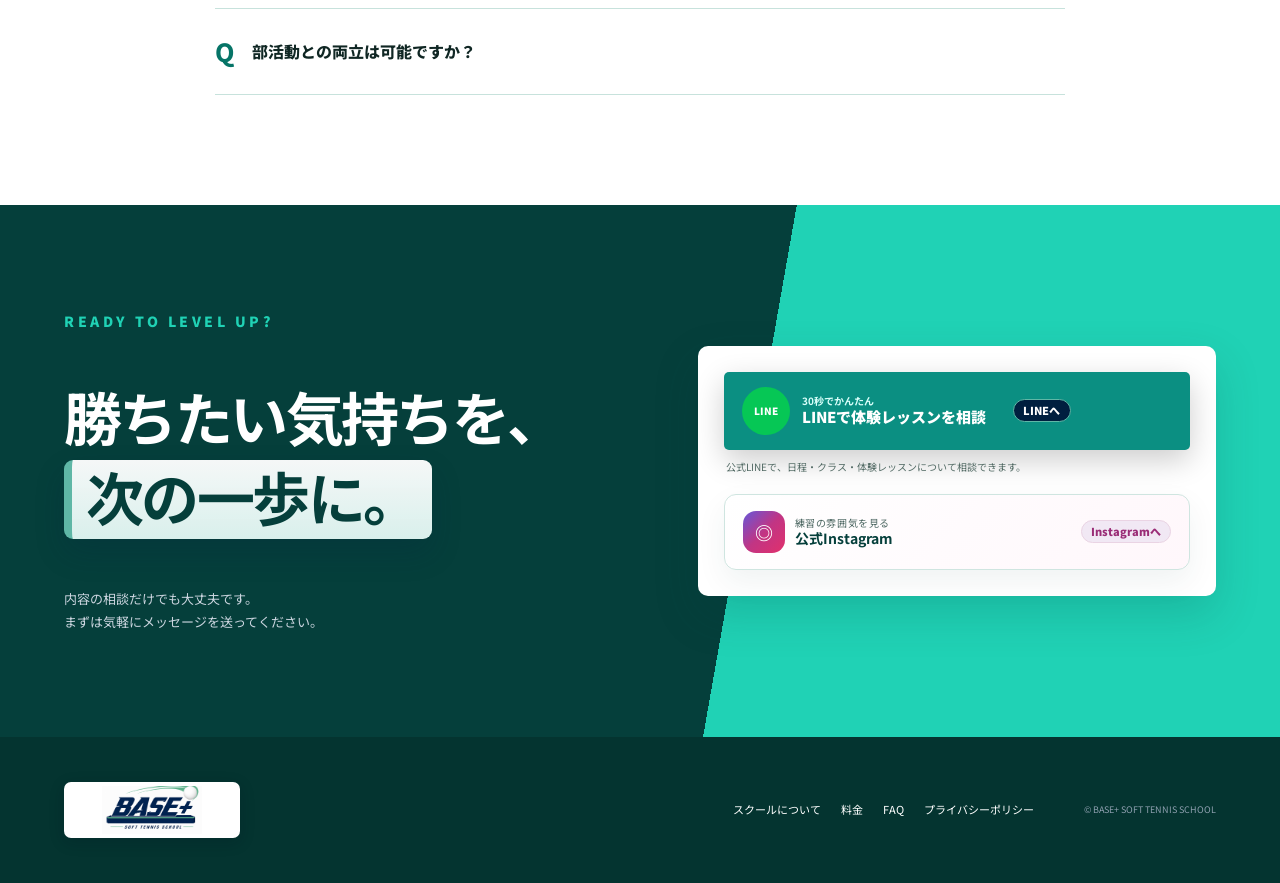
==== commit 8b8bb653: "Add files via upload" ====
--- a/index.html
+++ b/index.html
@@ -6,6 +6,15 @@
   <title>BASE+｜市原市の中高生向けソフトテニススクール</title>
   <meta name="description" content="現役プロ選手と理学療法士が、技術・戦術・身体づくりをチームで指導。千葉県市原市の中高生向けソフトテニススクールBASE+。">
   <meta name="theme-color" content="#053f3b">
+  <!-- Google tag (gtag.js) -->
+  <script async src="https://www.googletagmanager.com/gtag/js?id=G-0CYXQYC66J"></script>
+  <script>
+    window.dataLayer = window.dataLayer || [];
+    function gtag(){dataLayer.push(arguments);}
+    gtag('js', new Date());
+
+    gtag('config', 'G-0CYXQYC66J');
+  </script>
   <script>
     const selectedTheme = new URLSearchParams(location.search).get("theme");
     const selectedResults = new URLSearchParams(location.search).get("results");
